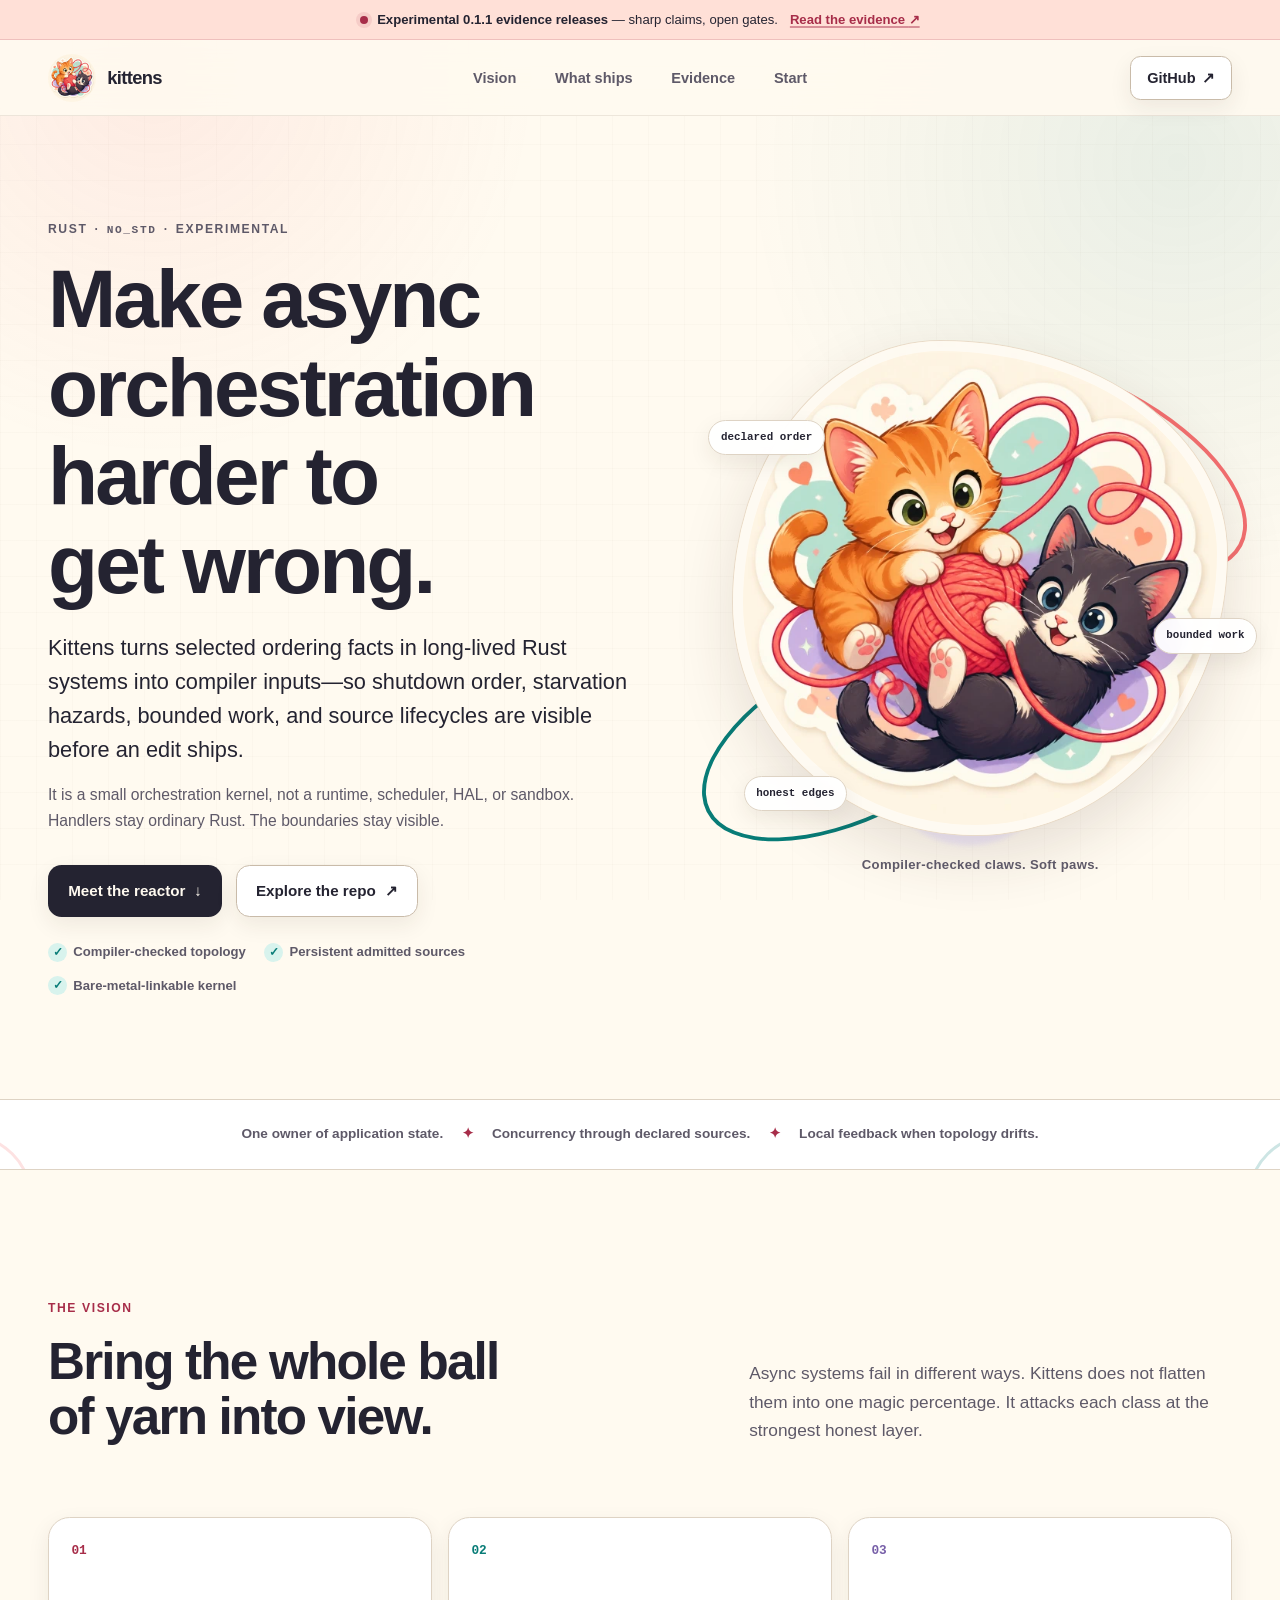
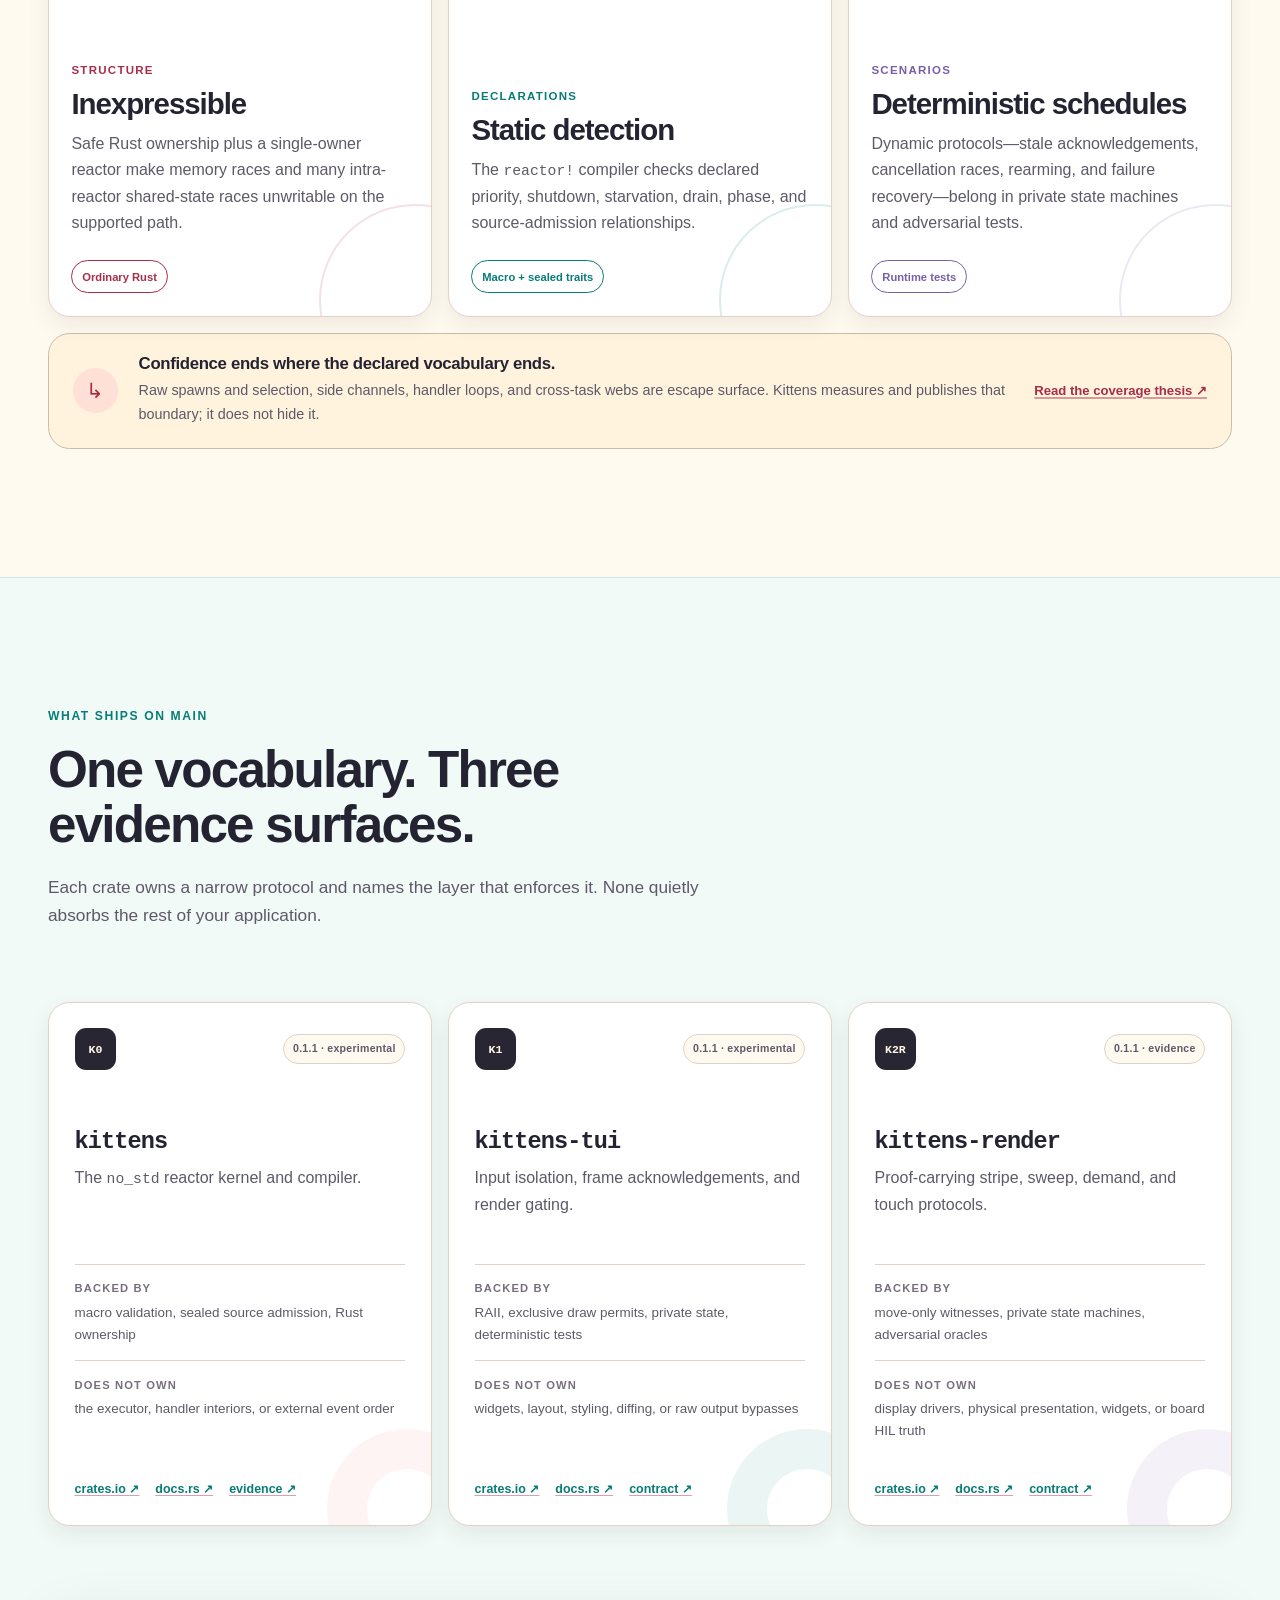
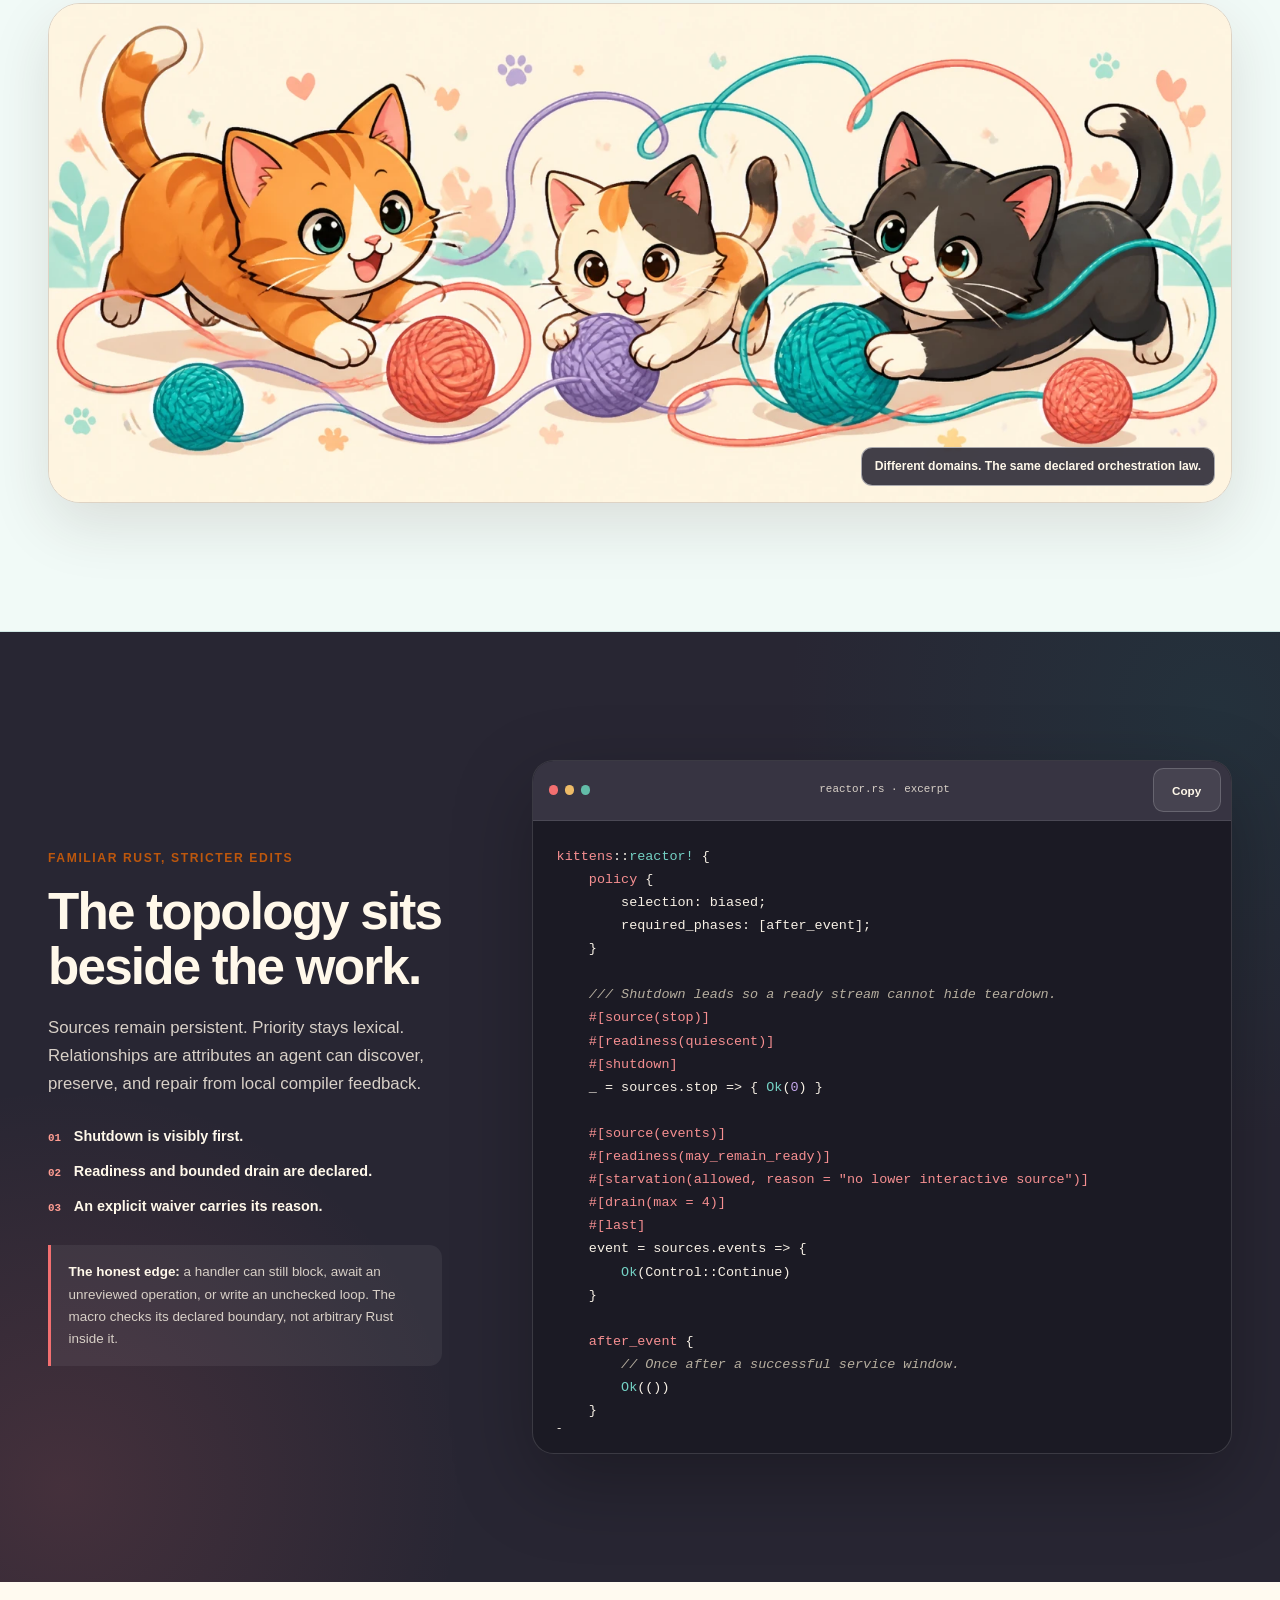
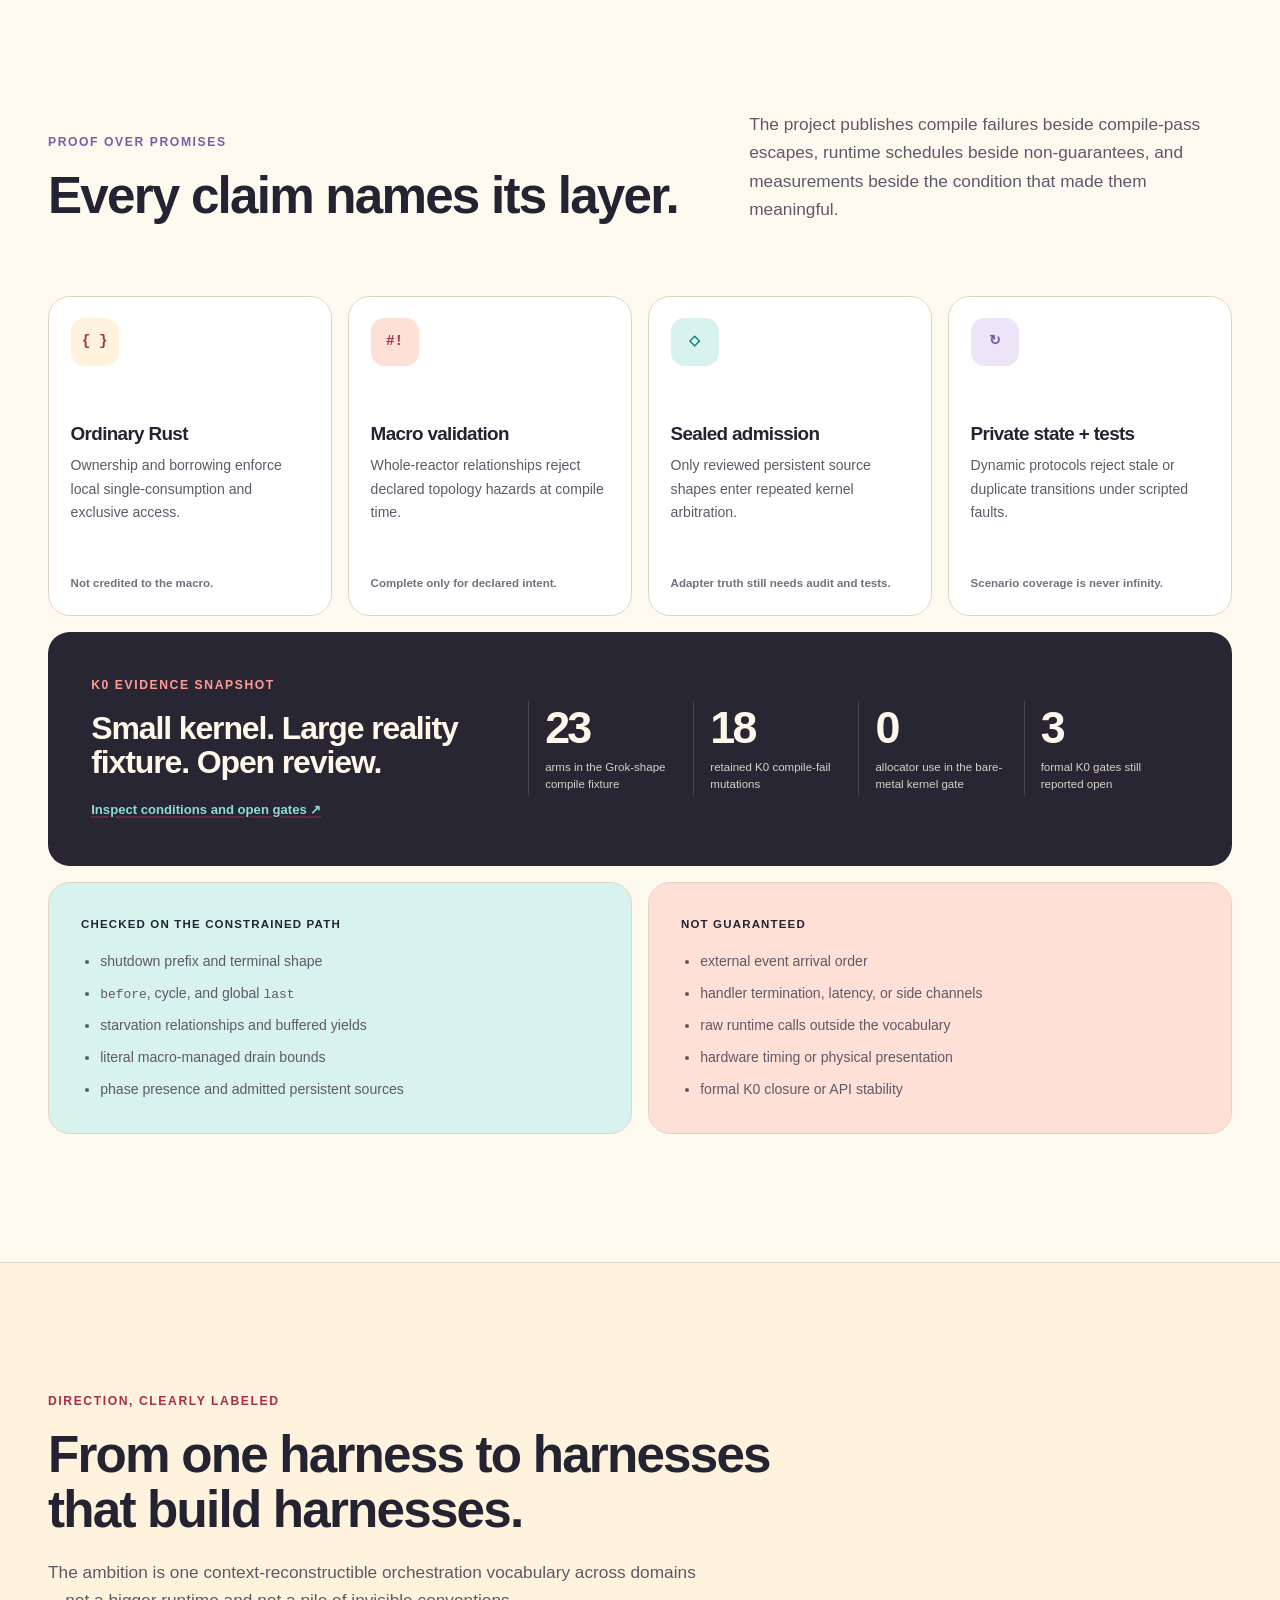
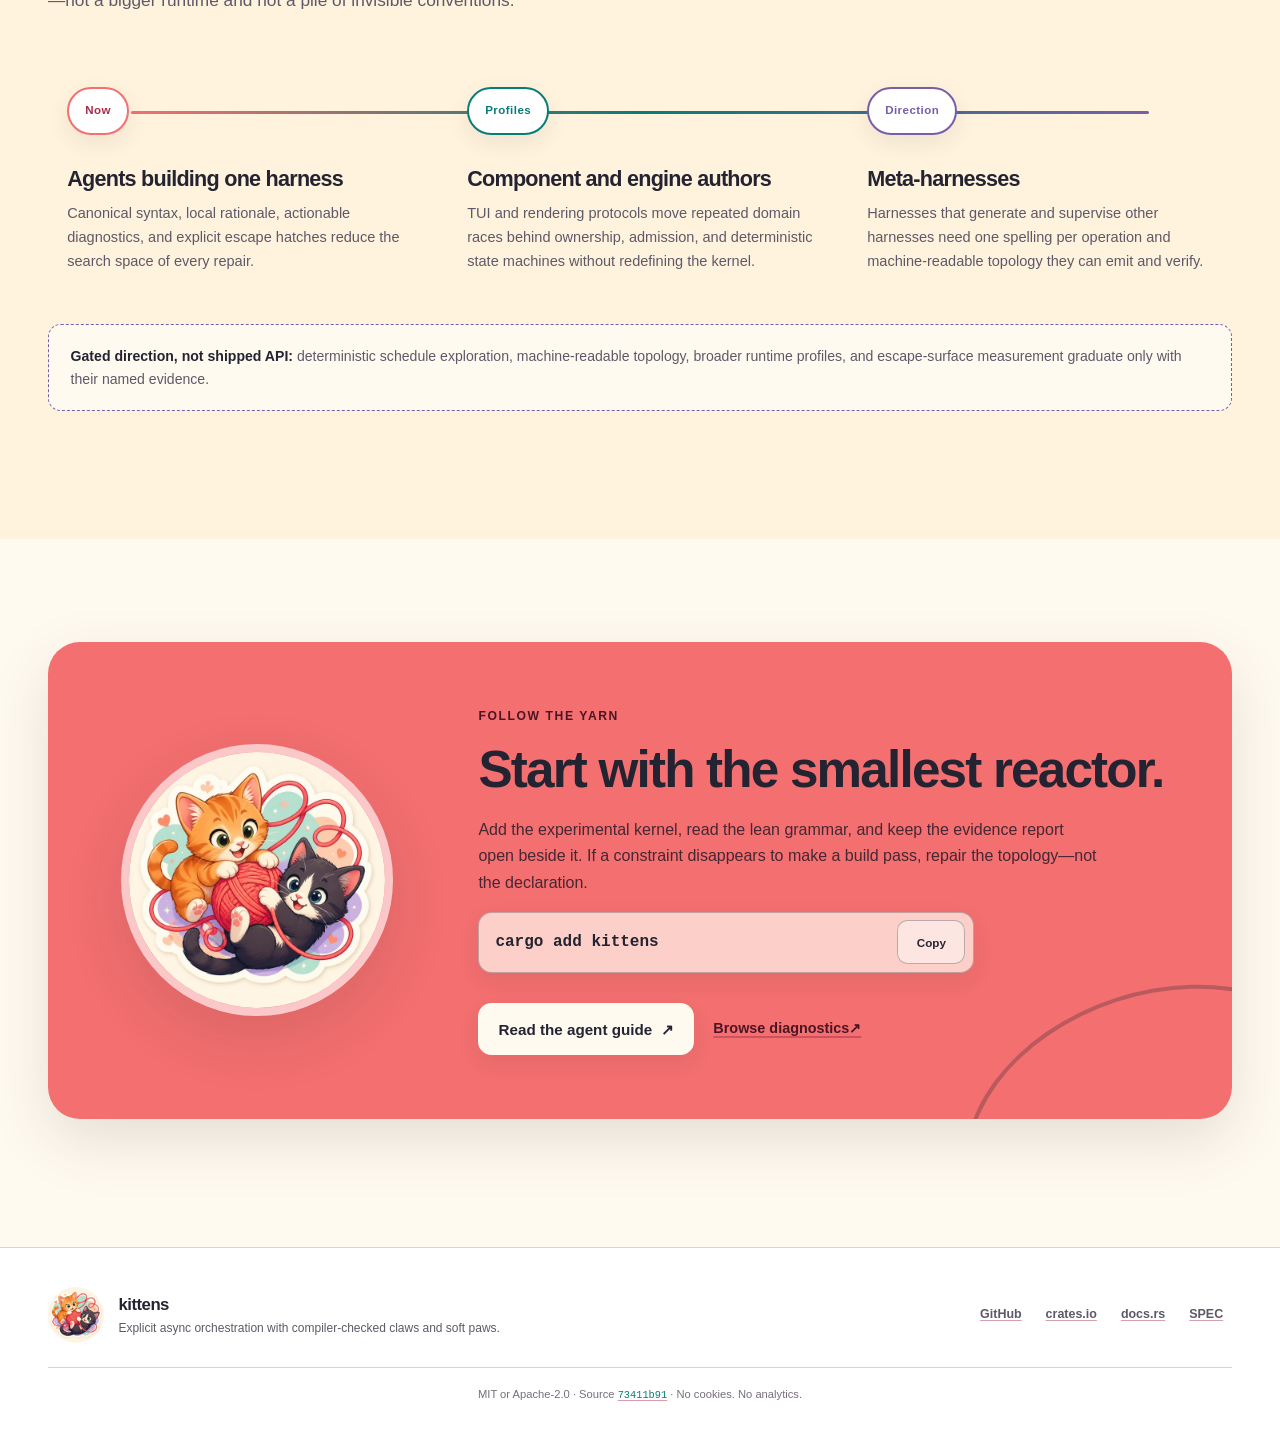
==== index.html @ c18575aa "pages: publish site from 73411b911f5704c6b32daf79eeb1aaba7aa2abfd" ====
<!DOCTYPE html>
<html lang="en">
  <head>
    <meta charset="utf-8">
    <meta name="viewport" content="width=device-width, initial-scale=1">
    <meta name="theme-color" content="#fff8ea">
    <meta name="color-scheme" content="light">
    <meta
      name="description"
      content="Kittens is an experimental no_std Rust SDK for explicit, compiler-checked async orchestration—with soft paws and an honest escape surface."
    >
    <meta name="robots" content="index,follow,max-image-preview:large">
    <link rel="canonical" href="https://gonzih.github.io/kittens-rs/">

    <meta property="og:type" content="website">
    <meta property="og:site_name" content="Kittens">
    <meta property="og:title" content="Kittens — Compiler-checked async orchestration">
    <meta
      property="og:description"
      content="Make selected async ordering defects harder to write, easier to catch, and honest at the edges."
    >
    <meta property="og:url" content="https://gonzih.github.io/kittens-rs/">
    <meta
      property="og:image"
      content="https://gonzih.github.io/kittens-rs/assets/kittens-social-card.png"
    >
    <meta
      property="og:image:alt"
      content="Kittens: compiler-checked async orchestration, illustrated with playful kittens and coral yarn"
    >
    <meta name="twitter:card" content="summary_large_image">
    <meta name="twitter:title" content="Kittens — Compiler-checked async orchestration">
    <meta
      name="twitter:description"
      content="Explicit orchestration law for long-lived Rust systems. Experimental, no_std, and evidence-led."
    >
    <meta
      name="twitter:image"
      content="https://gonzih.github.io/kittens-rs/assets/kittens-social-card.png"
    >

    <link rel="icon" type="image/webp" href="assets/kittens-logo.webp">
    <link rel="apple-touch-icon" href="assets/apple-touch-icon.png">
    <link rel="manifest" href="site.webmanifest">
    <link
      rel="preload"
      href="assets/kittens-logo.webp"
      as="image"
      type="image/webp"
      fetchpriority="high"
    >
    <link rel="stylesheet" href="styles.css">
    <script src="script.js" defer></script>

    <title>Kittens — Compiler-checked async orchestration in Rust</title>
  </head>
  <body>
    <a class="skip-link" href="#main-content">Skip to the good stuff</a>

    <div class="release-bar">
      <div class="release-bar__inner">
        <span class="release-bar__dot" aria-hidden="true"></span>
        <span><strong>Experimental 0.1.1 evidence releases</strong> — sharp claims, open gates.</span>
        <a href="https://github.com/Gonzih/kittens-rs/blob/main/K0-REPORT.md">
          Read the evidence <span aria-hidden="true">↗</span>
        </a>
      </div>
    </div>

    <header class="site-header">
      <nav class="nav shell" aria-label="Primary navigation">
        <a class="brand" href="#top" aria-label="Kittens home">
          <img src="assets/kittens-logo.webp" width="48" height="48" alt="">
          <span>kittens</span>
        </a>
        <div class="nav__links">
          <a href="#vision">Vision</a>
          <a href="#stack">What ships</a>
          <a href="#evidence">Evidence</a>
          <a href="#start">Start</a>
        </div>
        <a class="nav__github" href="https://github.com/Gonzih/kittens-rs">
          GitHub <span aria-hidden="true">↗</span>
        </a>
      </nav>
    </header>

    <main id="main-content">
      <section class="hero shell" id="top" aria-labelledby="hero-title">
        <div class="hero__copy">
          <p class="eyebrow">
            <span>Rust</span>
            <span aria-hidden="true">·</span>
            <span><code>no_std</code></span>
            <span aria-hidden="true">·</span>
            <span>experimental</span>
          </p>
          <h1 id="hero-title">Make async orchestration harder to get wrong.</h1>
          <p class="hero__lede">
            Kittens turns selected ordering facts in long-lived Rust systems into compiler
            inputs—so shutdown order, starvation hazards, bounded work, and source lifecycles
            are visible before an edit ships.
          </p>
          <p class="hero__qualifier">
            It is a small orchestration kernel, not a runtime, scheduler, HAL, or sandbox.
            Handlers stay ordinary Rust. The boundaries stay visible.
          </p>
          <div class="hero__actions">
            <a class="button button--primary" href="#start">
              Meet the reactor <span aria-hidden="true">↓</span>
            </a>
            <a class="button button--secondary" href="https://github.com/Gonzih/kittens-rs">
              Explore the repo <span aria-hidden="true">↗</span>
            </a>
          </div>
          <ul class="hero__proofs" aria-label="Project properties">
            <li><span aria-hidden="true">✓</span> Compiler-checked topology</li>
            <li><span aria-hidden="true">✓</span> Persistent admitted sources</li>
            <li><span aria-hidden="true">✓</span> Bare-metal-linkable kernel</li>
          </ul>
        </div>

        <figure class="hero-art">
          <div class="hero-art__halo" aria-hidden="true"></div>
          <div class="yarn-loop yarn-loop--coral" aria-hidden="true"></div>
          <div class="yarn-loop yarn-loop--teal" aria-hidden="true"></div>
          <div class="hero-art__frame">
            <img
              src="assets/kittens-logo.webp"
              width="640"
              height="640"
              alt="An orange tabby and a tuxedo kitten play together around a coral ball of yarn"
              fetchpriority="high"
              decoding="async"
            >
          </div>
          <span class="art-chip art-chip--one">declared order</span>
          <span class="art-chip art-chip--two">bounded work</span>
          <span class="art-chip art-chip--three">honest edges</span>
          <figcaption>Compiler-checked claws. Soft paws.</figcaption>
        </figure>
      </section>

      <section class="promise-strip" aria-label="Kittens in one line">
        <div class="shell promise-strip__inner">
          <span>One owner of application state.</span>
          <span aria-hidden="true">✦</span>
          <span>Concurrency through declared sources.</span>
          <span aria-hidden="true">✦</span>
          <span>Local feedback when topology drifts.</span>
        </div>
      </section>

      <section class="section coverage" id="vision" aria-labelledby="vision-title">
        <div class="shell">
          <div class="section-heading section-heading--split">
            <div>
              <p class="eyebrow eyebrow--coral">The vision</p>
              <h2 id="vision-title">Bring the whole ball of yarn into view.</h2>
            </div>
            <p>
              Async systems fail in different ways. Kittens does not flatten them into one
              magic percentage. It attacks each class at the strongest honest layer.
            </p>
          </div>

          <ol class="layer-list">
            <li class="layer-card layer-card--coral">
              <div class="layer-card__number" aria-hidden="true">01</div>
              <div class="layer-card__body">
                <p class="layer-card__kind">Structure</p>
                <h3>Inexpressible</h3>
                <p>
                  Safe Rust ownership plus a single-owner reactor make memory races and many
                  intra-reactor shared-state races unwritable on the supported path.
                </p>
              </div>
              <span class="layer-card__badge">Ordinary Rust</span>
            </li>
            <li class="layer-card layer-card--teal">
              <div class="layer-card__number" aria-hidden="true">02</div>
              <div class="layer-card__body">
                <p class="layer-card__kind">Declarations</p>
                <h3>Static detection</h3>
                <p>
                  The <code>reactor!</code> compiler checks declared priority, shutdown,
                  starvation, drain, phase, and source-admission relationships.
                </p>
              </div>
              <span class="layer-card__badge">Macro + sealed traits</span>
            </li>
            <li class="layer-card layer-card--lavender">
              <div class="layer-card__number" aria-hidden="true">03</div>
              <div class="layer-card__body">
                <p class="layer-card__kind">Scenarios</p>
                <h3>Deterministic schedules</h3>
                <p>
                  Dynamic protocols—stale acknowledgements, cancellation races, rearming,
                  and failure recovery—belong in private state machines and adversarial tests.
                </p>
              </div>
              <span class="layer-card__badge">Runtime tests</span>
            </li>
          </ol>

          <aside class="escape-note" aria-labelledby="escape-title">
            <div class="escape-note__mark" aria-hidden="true">↳</div>
            <div>
              <h3 id="escape-title">Confidence ends where the declared vocabulary ends.</h3>
              <p>
                Raw spawns and selection, side channels, handler loops, and cross-task webs are
                escape surface. Kittens measures and publishes that boundary; it does not hide it.
              </p>
            </div>
            <a href="https://github.com/Gonzih/kittens-rs/blob/main/SPEC.md#21-coverage-thesis-where-race-and-ordering-defects-go">
              Read the coverage thesis <span aria-hidden="true">↗</span>
            </a>
          </aside>
        </div>
      </section>

      <section class="section stack" id="stack" aria-labelledby="stack-title">
        <div class="shell">
          <div class="section-heading">
            <p class="eyebrow eyebrow--teal">What ships on main</p>
            <h2 id="stack-title">One vocabulary. Three evidence surfaces.</h2>
            <p>
              Each crate owns a narrow protocol and names the layer that enforces it. None
              quietly absorbs the rest of your application.
            </p>
          </div>

          <div class="crate-grid">
            <article class="crate-card crate-card--kernel">
              <div class="crate-card__topline">
                <span class="crate-card__index">K0</span>
                <span class="status-pill">0.1.1 · experimental</span>
              </div>
              <h3><code>kittens</code></h3>
              <p class="crate-card__role">The <code>no_std</code> reactor kernel and compiler.</p>
              <dl class="boundary-list">
                <div>
                  <dt>Backed by</dt>
                  <dd>macro validation, sealed source admission, Rust ownership</dd>
                </div>
                <div>
                  <dt>Does not own</dt>
                  <dd>the executor, handler interiors, or external event order</dd>
                </div>
              </dl>
              <div class="link-row">
                <a href="https://crates.io/crates/kittens">crates.io <span aria-hidden="true">↗</span></a>
                <a href="https://docs.rs/kittens">docs.rs <span aria-hidden="true">↗</span></a>
                <a href="https://github.com/Gonzih/kittens-rs/blob/main/K0-REPORT.md">evidence <span aria-hidden="true">↗</span></a>
              </div>
            </article>

            <article class="crate-card crate-card--tui">
              <div class="crate-card__topline">
                <span class="crate-card__index">K1</span>
                <span class="status-pill">0.1.1 · experimental</span>
              </div>
              <h3><code>kittens-tui</code></h3>
              <p class="crate-card__role">Input isolation, frame acknowledgements, and render gating.</p>
              <dl class="boundary-list">
                <div>
                  <dt>Backed by</dt>
                  <dd>RAII, exclusive draw permits, private state, deterministic tests</dd>
                </div>
                <div>
                  <dt>Does not own</dt>
                  <dd>widgets, layout, styling, diffing, or raw output bypasses</dd>
                </div>
              </dl>
              <div class="link-row">
                <a href="https://crates.io/crates/kittens-tui">crates.io <span aria-hidden="true">↗</span></a>
                <a href="https://docs.rs/kittens-tui">docs.rs <span aria-hidden="true">↗</span></a>
                <a href="https://github.com/Gonzih/kittens-rs/blob/main/crates/kittens-tui/SPEC.md">contract <span aria-hidden="true">↗</span></a>
              </div>
            </article>

            <article class="crate-card crate-card--render">
              <div class="crate-card__topline">
                <span class="crate-card__index">K2R</span>
                <span class="status-pill">0.1.1 · evidence</span>
              </div>
              <h3><code>kittens-render</code></h3>
              <p class="crate-card__role">Proof-carrying stripe, sweep, demand, and touch protocols.</p>
              <dl class="boundary-list">
                <div>
                  <dt>Backed by</dt>
                  <dd>move-only witnesses, private state machines, adversarial oracles</dd>
                </div>
                <div>
                  <dt>Does not own</dt>
                  <dd>display drivers, physical presentation, widgets, or board HIL truth</dd>
                </div>
              </dl>
              <div class="link-row">
                <a href="https://crates.io/crates/kittens-render">crates.io <span aria-hidden="true">↗</span></a>
                <a href="https://docs.rs/kittens-render">docs.rs <span aria-hidden="true">↗</span></a>
                <a href="https://github.com/Gonzih/kittens-rs/blob/main/crates/kittens-render/SPEC.md">contract <span aria-hidden="true">↗</span></a>
              </div>
            </article>
          </div>

          <figure class="banner-art">
            <img
              src="assets/kittens-yarn-banner.webp"
              width="1536"
              height="648"
              alt="Three animated kittens play together with coral, teal, and lavender balls of yarn"
              loading="lazy"
              decoding="async"
            >
            <figcaption>Different domains. The same declared orchestration law.</figcaption>
          </figure>
        </div>
      </section>

      <section class="section code-section" id="reactor" aria-labelledby="reactor-title">
        <div class="shell code-layout">
          <div class="code-copy">
            <p class="eyebrow eyebrow--orange">Familiar Rust, stricter edits</p>
            <h2 id="reactor-title">The topology sits beside the work.</h2>
            <p>
              Sources remain persistent. Priority stays lexical. Relationships are attributes
              an agent can discover, preserve, and repair from local compiler feedback.
            </p>
            <ul class="check-list">
              <li><span aria-hidden="true">01</span> Shutdown is visibly first.</li>
              <li><span aria-hidden="true">02</span> Readiness and bounded drain are declared.</li>
              <li><span aria-hidden="true">03</span> An explicit waiver carries its reason.</li>
            </ul>
            <p class="code-copy__edge">
              <strong>The honest edge:</strong> a handler can still block, await an unreviewed
              operation, or write an unchecked loop. The macro checks its declared boundary,
              not arbitrary Rust inside it.
            </p>
          </div>

          <div class="code-window">
            <div class="code-window__bar">
              <div class="window-dots" aria-hidden="true"><i></i><i></i><i></i></div>
              <span>reactor.rs · excerpt</span>
              <button
                class="copy-button"
                type="button"
                data-copy-target="reactor-code"
                aria-describedby="copy-status"
              >
                Copy
              </button>
            </div>
            <pre><code id="reactor-code"><span class="tok-key">kittens</span>::<span class="tok-fn">reactor!</span> {
    <span class="tok-key">policy</span> {
        selection: biased;
        required_phases: [after_event];
    }

    <span class="tok-comment">/// Shutdown leads so a ready stream cannot hide teardown.</span>
    <span class="tok-attr">#[source(stop)]</span>
    <span class="tok-attr">#[readiness(quiescent)]</span>
    <span class="tok-attr">#[shutdown]</span>
    _ = sources.stop =&gt; { <span class="tok-fn">Ok</span>(<span class="tok-num">0</span>) }

    <span class="tok-attr">#[source(events)]</span>
    <span class="tok-attr">#[readiness(may_remain_ready)]</span>
    <span class="tok-attr">#[starvation(allowed, reason = "no lower interactive source")]</span>
    <span class="tok-attr">#[drain(max = 4)]</span>
    <span class="tok-attr">#[last]</span>
    event = sources.events =&gt; {
        <span class="tok-fn">Ok</span>(Control::Continue)
    }

    <span class="tok-key">after_event</span> {
        <span class="tok-comment">// Once after a successful service window.</span>
        <span class="tok-fn">Ok</span>(())
    }
}</code></pre>
            <p class="copy-status" id="copy-status" aria-live="polite"></p>
          </div>
        </div>
      </section>

      <section class="section evidence" id="evidence" aria-labelledby="evidence-title">
        <div class="shell">
          <div class="section-heading section-heading--split">
            <div>
              <p class="eyebrow eyebrow--lavender">Proof over promises</p>
              <h2 id="evidence-title">Every claim names its layer.</h2>
            </div>
            <p>
              The project publishes compile failures beside compile-pass escapes, runtime
              schedules beside non-guarantees, and measurements beside the condition that made
              them meaningful.
            </p>
          </div>

          <div class="enforcement-grid">
            <article>
              <span class="enforcement-grid__icon" aria-hidden="true">{ }</span>
              <h3>Ordinary Rust</h3>
              <p>Ownership and borrowing enforce local single-consumption and exclusive access.</p>
              <small>Not credited to the macro.</small>
            </article>
            <article>
              <span class="enforcement-grid__icon" aria-hidden="true">#!</span>
              <h3>Macro validation</h3>
              <p>Whole-reactor relationships reject declared topology hazards at compile time.</p>
              <small>Complete only for declared intent.</small>
            </article>
            <article>
              <span class="enforcement-grid__icon" aria-hidden="true">◇</span>
              <h3>Sealed admission</h3>
              <p>Only reviewed persistent source shapes enter repeated kernel arbitration.</p>
              <small>Adapter truth still needs audit and tests.</small>
            </article>
            <article>
              <span class="enforcement-grid__icon" aria-hidden="true">↻</span>
              <h3>Private state + tests</h3>
              <p>Dynamic protocols reject stale or duplicate transitions under scripted faults.</p>
              <small>Scenario coverage is never infinity.</small>
            </article>
          </div>

          <div class="evidence-band">
            <div class="evidence-band__intro">
              <p class="eyebrow">K0 evidence snapshot</p>
              <h3>Small kernel. Large reality fixture. Open review.</h3>
              <a href="https://github.com/Gonzih/kittens-rs/blob/main/K0-REPORT.md">
                Inspect conditions and open gates <span aria-hidden="true">↗</span>
              </a>
            </div>
            <dl class="stat-grid">
              <div>
                <dt>23</dt>
                <dd>arms in the Grok-shape compile fixture</dd>
              </div>
              <div>
                <dt>18</dt>
                <dd>retained K0 compile-fail mutations</dd>
              </div>
              <div>
                <dt>0</dt>
                <dd>allocator use in the bare-metal kernel gate</dd>
              </div>
              <div>
                <dt>3</dt>
                <dd>formal K0 gates still reported open</dd>
              </div>
            </dl>
          </div>

          <div class="honest-grid">
            <div class="honest-grid__yes">
              <p class="mini-label">Checked on the constrained path</p>
              <ul>
                <li>shutdown prefix and terminal shape</li>
                <li><code>before</code>, cycle, and global <code>last</code></li>
                <li>starvation relationships and buffered yields</li>
                <li>literal macro-managed drain bounds</li>
                <li>phase presence and admitted persistent sources</li>
              </ul>
            </div>
            <div class="honest-grid__no">
              <p class="mini-label">Not guaranteed</p>
              <ul>
                <li>external event arrival order</li>
                <li>handler termination, latency, or side channels</li>
                <li>raw runtime calls outside the vocabulary</li>
                <li>hardware timing or physical presentation</li>
                <li>formal K0 closure or API stability</li>
              </ul>
            </div>
          </div>
        </div>
      </section>

      <section class="section horizons" id="horizons" aria-labelledby="horizons-title">
        <div class="shell">
          <div class="section-heading">
            <p class="eyebrow eyebrow--coral">Direction, clearly labeled</p>
            <h2 id="horizons-title">From one harness to harnesses that build harnesses.</h2>
            <p>
              The ambition is one context-reconstructible orchestration vocabulary across
              domains—not a bigger runtime and not a pile of invisible conventions.
            </p>
          </div>

          <ol class="horizon-list">
            <li>
              <span class="horizon-list__step">Now</span>
              <div>
                <h3>Agents building one harness</h3>
                <p>
                  Canonical syntax, local rationale, actionable diagnostics, and explicit
                  escape hatches reduce the search space of every repair.
                </p>
              </div>
            </li>
            <li>
              <span class="horizon-list__step">Profiles</span>
              <div>
                <h3>Component and engine authors</h3>
                <p>
                  TUI and rendering protocols move repeated domain races behind ownership,
                  admission, and deterministic state machines without redefining the kernel.
                </p>
              </div>
            </li>
            <li>
              <span class="horizon-list__step">Direction</span>
              <div>
                <h3>Meta-harnesses</h3>
                <p>
                  Harnesses that generate and supervise other harnesses need one spelling per
                  operation and machine-readable topology they can emit and verify.
                </p>
              </div>
            </li>
          </ol>

          <div class="direction-note">
            <strong>Gated direction, not shipped API:</strong>
            deterministic schedule exploration, machine-readable topology, broader runtime
            profiles, and escape-surface measurement graduate only with their named evidence.
          </div>
        </div>
      </section>

      <section class="section start" id="start" aria-labelledby="start-title">
        <div class="shell start-card">
          <div class="start-card__art" aria-hidden="true">
            <img src="assets/kittens-logo.webp" width="220" height="220" alt="" loading="lazy">
          </div>
          <div class="start-card__copy">
            <p class="eyebrow">Follow the yarn</p>
            <h2 id="start-title">Start with the smallest reactor.</h2>
            <p>
              Add the experimental kernel, read the lean grammar, and keep the evidence report
              open beside it. If a constraint disappears to make a build pass, repair the
              topology—not the declaration.
            </p>
            <div class="install-command">
              <code id="install-code">cargo add kittens</code>
              <button
                class="copy-button copy-button--light"
                type="button"
                data-copy-target="install-code"
                aria-describedby="install-copy-status"
              >
                Copy
              </button>
            </div>
            <p class="copy-status copy-status--light" id="install-copy-status" aria-live="polite"></p>
            <div class="start-card__links">
              <a class="button button--cream" href="https://github.com/Gonzih/kittens-rs/blob/main/docs/agent-guide.md">
                Read the agent guide <span aria-hidden="true">↗</span>
              </a>
              <a class="text-link" href="https://github.com/Gonzih/kittens-rs/blob/main/docs/diagnostics.md">
                Browse diagnostics <span aria-hidden="true">↗</span>
              </a>
            </div>
          </div>
        </div>
      </section>
    </main>

    <footer class="site-footer">
      <div class="shell footer-grid">
        <div class="footer-brand">
          <img src="assets/kittens-logo.webp" width="56" height="56" alt="">
          <div>
            <strong>kittens</strong>
            <span>Explicit async orchestration with compiler-checked claws and soft paws.</span>
          </div>
        </div>
        <nav class="footer-links" aria-label="Project links">
          <a href="https://github.com/Gonzih/kittens-rs">GitHub</a>
          <a href="https://crates.io/crates/kittens">crates.io</a>
          <a href="https://docs.rs/kittens">docs.rs</a>
          <a href="https://github.com/Gonzih/kittens-rs/blob/main/SPEC.md">SPEC</a>
        </nav>
        <p class="footer-meta">
          MIT or Apache-2.0 · Source
          <a href="https://github.com/Gonzih/kittens-rs/commit/73411b911f5704c6b32daf79eeb1aaba7aa2abfd"><code>73411b91</code></a>
          · No cookies. No analytics.
        </p>
      </div>
    </footer>
  </body>
</html>
---- styles.css ----
:root {
  --paper: #fffaf0;
  --paper-warm: #fff3de;
  --paper-cool: #f1faf7;
  --surface: #ffffff;
  --ink: #242331;
  --ink-soft: #5e5968;
  --ink-faint: #776f7d;
  --line: #ded3c4;
  --line-strong: #c9bba9;
  --coral: #f36f70;
  --coral-soft: #ffe0d7;
  --coral-deep: #a72d49;
  --teal: #087c77;
  --teal-soft: #d8f3ed;
  --lavender: #775fa8;
  --lavender-soft: #ece4f7;
  --orange: #bd570d;
  --orange-soft: #ffe2bd;
  --night: #282633;
  --night-soft: #373442;
  --night-text: #fff8ea;
  --night-muted: #d8d0c7;
  --shadow-sm: 0 8px 22px rgb(53 38 27 / 8%);
  --shadow-md: 0 22px 60px rgb(58 40 29 / 13%);
  --radius-sm: 0.8rem;
  --radius-md: 1.35rem;
  --radius-lg: 2rem;
  --shell: 74rem;
  --font-sans: ui-sans-serif, -apple-system, BlinkMacSystemFont, "Segoe UI", sans-serif;
  --font-mono: "SFMono-Regular", Consolas, "Liberation Mono", monospace;
}

*,
*::before,
*::after {
  box-sizing: border-box;
}

html {
  scroll-behavior: smooth;
  scroll-padding-top: 6.5rem;
}

body {
  margin: 0;
  overflow-x: hidden;
  background: var(--paper);
  color: var(--ink);
  font-family: var(--font-sans);
  font-size: 1rem;
  line-height: 1.65;
  text-rendering: optimizeLegibility;
  -webkit-font-smoothing: antialiased;
}

body::before {
  position: fixed;
  z-index: -2;
  inset: 0;
  background-image:
    radial-gradient(circle at 12% 8%, rgb(243 111 112 / 10%), transparent 24rem),
    radial-gradient(circle at 92% 18%, rgb(8 124 119 / 9%), transparent 27rem),
    linear-gradient(rgb(79 62 49 / 2%) 1px, transparent 1px),
    linear-gradient(90deg, rgb(79 62 49 / 2%) 1px, transparent 1px);
  background-size: auto, auto, 36px 36px, 36px 36px;
  content: "";
  pointer-events: none;
}

img {
  display: block;
  max-width: 100%;
  height: auto;
}

a {
  color: inherit;
  text-decoration-color: rgb(167 45 73 / 45%);
  text-decoration-thickness: 0.12em;
  text-underline-offset: 0.18em;
}

a:hover {
  text-decoration-color: currentColor;
}

button,
a {
  -webkit-tap-highlight-color: transparent;
}

button {
  font: inherit;
}

:focus-visible {
  outline: 3px solid var(--teal);
  outline-offset: 4px;
}

::selection {
  background: var(--coral-soft);
  color: var(--ink);
}

code {
  font-family: var(--font-mono);
  font-size: 0.92em;
}

h1,
h2,
h3,
p {
  margin-top: 0;
}

h1,
h2,
h3 {
  line-height: 1.08;
  letter-spacing: -0.035em;
  text-wrap: balance;
}

h1 {
  max-width: 12ch;
  margin-bottom: 1.4rem;
  font-size: clamp(3rem, 6.4vw, 6.35rem);
  font-weight: 820;
}

h2 {
  margin-bottom: 1.25rem;
  font-size: clamp(2.25rem, 4vw, 4.35rem);
  font-weight: 800;
}

h3 {
  font-size: 1.35rem;
}

.shell {
  width: min(calc(100% - 2.5rem), var(--shell));
  margin-inline: auto;
}

.section {
  position: relative;
  padding-block: clamp(5.5rem, 10vw, 9rem);
  scroll-margin-top: 6.5rem;
}

.skip-link {
  position: fixed;
  z-index: 1000;
  top: 0.75rem;
  left: 0.75rem;
  min-height: 44px;
  padding: 0.65rem 1rem;
  border: 2px solid var(--ink);
  border-radius: 0.7rem;
  background: var(--paper);
  color: var(--ink);
  font-weight: 750;
  transform: translateY(-160%);
}

.skip-link:focus {
  transform: translateY(0);
}

.release-bar {
  position: relative;
  z-index: 30;
  border-bottom: 1px solid rgb(167 45 73 / 18%);
  background: var(--coral-soft);
  color: var(--ink);
  font-size: 0.82rem;
}

.release-bar__inner {
  display: flex;
  align-items: center;
  justify-content: center;
  min-height: 2.45rem;
  gap: 0.55rem;
  padding: 0.35rem 1rem;
  text-align: center;
}

.release-bar__inner a {
  margin-left: 0.2rem;
  color: var(--coral-deep);
  font-weight: 750;
}

.release-bar__dot {
  width: 0.5rem;
  height: 0.5rem;
  flex: 0 0 auto;
  border-radius: 999px;
  background: var(--coral-deep);
  box-shadow: 0 0 0 4px rgb(167 45 73 / 10%);
}

.site-header {
  position: sticky;
  z-index: 25;
  top: 0;
  border-bottom: 1px solid rgb(94 72 54 / 11%);
  background: rgb(255 250 240 / 90%);
  backdrop-filter: blur(18px) saturate(1.25);
}

.nav {
  display: grid;
  grid-template-columns: 1fr auto 1fr;
  align-items: center;
  min-height: 4.7rem;
  gap: 1.25rem;
}

.brand {
  display: inline-flex;
  align-items: center;
  justify-self: start;
  min-height: 48px;
  gap: 0.7rem;
  color: var(--ink);
  font-size: 1.15rem;
  font-weight: 840;
  letter-spacing: -0.035em;
  text-decoration: none;
}

.brand img {
  width: 48px;
  height: 48px;
  border-radius: 50%;
  object-fit: cover;
}

.nav__links {
  display: flex;
  align-items: center;
  justify-content: center;
  gap: clamp(0.3rem, 1.4vw, 1.35rem);
}

.nav__links a,
.nav__github {
  display: inline-flex;
  align-items: center;
  min-height: 44px;
  padding-inline: 0.65rem;
  border-radius: 0.65rem;
  color: var(--ink-soft);
  font-size: 0.91rem;
  font-weight: 700;
  text-decoration: none;
}

.nav__links a:hover {
  background: var(--paper-warm);
  color: var(--ink);
}

.nav__github {
  justify-self: end;
  gap: 0.4rem;
  padding-inline: 1rem;
  border: 1px solid var(--line-strong);
  background: var(--surface);
  color: var(--ink);
  box-shadow: var(--shadow-sm);
}

.nav__github:hover {
  border-color: var(--ink);
}

.hero {
  position: relative;
  display: grid;
  grid-template-columns: minmax(0, 1.08fr) minmax(21rem, 0.92fr);
  align-items: center;
  min-height: min(53rem, calc(100svh - 7rem));
  gap: clamp(2rem, 7vw, 6.5rem);
  padding-block: clamp(4.5rem, 8vw, 7.75rem);
}

.hero__copy {
  position: relative;
  z-index: 3;
}

.eyebrow {
  display: flex;
  align-items: center;
  flex-wrap: wrap;
  gap: 0.45rem;
  margin-bottom: 1rem;
  color: var(--ink-soft);
  font-size: 0.76rem;
  font-weight: 820;
  letter-spacing: 0.13em;
  text-transform: uppercase;
}

.eyebrow--coral {
  color: var(--coral-deep);
}

.eyebrow--teal {
  color: var(--teal);
}

.eyebrow--lavender {
  color: var(--lavender);
}

.eyebrow--orange {
  color: var(--orange);
}

.hero__lede {
  max-width: 41rem;
  margin-bottom: 1rem;
  color: var(--ink);
  font-size: clamp(1.15rem, 1.7vw, 1.43rem);
  line-height: 1.55;
}

.hero__qualifier {
  max-width: 39rem;
  margin-bottom: 1.9rem;
  color: var(--ink-soft);
  font-size: 0.98rem;
}

.hero__actions {
  display: flex;
  align-items: center;
  flex-wrap: wrap;
  gap: 0.85rem;
}

.button {
  display: inline-flex;
  align-items: center;
  justify-content: center;
  min-height: 48px;
  gap: 0.55rem;
  padding: 0.78rem 1.2rem;
  border: 1px solid transparent;
  border-radius: 0.85rem;
  font-size: 0.95rem;
  font-weight: 780;
  text-decoration: none;
  box-shadow: var(--shadow-sm);
}

.button--primary {
  background: var(--ink);
  color: var(--paper);
}

.button--primary:hover {
  background: #111019;
}

.button--secondary {
  border-color: var(--line-strong);
  background: var(--surface);
  color: var(--ink);
}

.button--secondary:hover {
  border-color: var(--coral-deep);
  background: var(--coral-soft);
}

.button--cream {
  background: var(--paper);
  color: var(--ink);
}

.button--cream:hover {
  background: var(--coral-soft);
}

.hero__proofs {
  display: flex;
  align-items: center;
  flex-wrap: wrap;
  gap: 0.75rem 1.15rem;
  margin: 1.55rem 0 0;
  padding: 0;
  color: var(--ink-soft);
  font-size: 0.82rem;
  font-weight: 680;
  list-style: none;
}

.hero__proofs li {
  display: flex;
  align-items: center;
  gap: 0.38rem;
}

.hero__proofs span {
  display: grid;
  width: 1.2rem;
  height: 1.2rem;
  place-items: center;
  border-radius: 50%;
  background: var(--teal-soft);
  color: var(--teal);
  font-size: 0.72rem;
}

.hero-art {
  position: relative;
  z-index: 1;
  display: grid;
  align-items: center;
  justify-items: center;
  width: min(100%, 34rem);
  margin: 0 auto;
}

.hero-art__frame {
  position: relative;
  z-index: 2;
  overflow: hidden;
  width: min(100%, 31rem);
  border: 1px solid rgb(128 98 72 / 18%);
  border-radius: 42% 58% 51% 49% / 53% 43% 57% 47%;
  background: #fff5e4;
  box-shadow: var(--shadow-md);
}

.hero-art__frame::after {
  position: absolute;
  inset: 0;
  border: 0.65rem solid rgb(255 255 255 / 54%);
  border-radius: inherit;
  content: "";
  pointer-events: none;
}

.hero-art__frame img {
  width: 100%;
}

.hero-art__halo {
  position: absolute;
  z-index: -1;
  width: 112%;
  aspect-ratio: 1;
  border-radius: 50%;
  background:
    radial-gradient(circle at 30% 26%, var(--coral-soft) 0 13%, transparent 14%),
    radial-gradient(circle at 72% 35%, var(--teal-soft) 0 15%, transparent 16%),
    radial-gradient(circle at 48% 76%, var(--lavender-soft) 0 17%, transparent 18%);
  filter: blur(2px);
  opacity: 0.82;
}

.hero-art figcaption {
  z-index: 4;
  margin-top: 1.15rem;
  color: var(--ink-soft);
  font-size: 0.82rem;
  font-weight: 720;
  letter-spacing: 0.025em;
}

.yarn-loop {
  position: absolute;
  z-index: 1;
  width: 68%;
  height: 31%;
  border: 4px solid;
  border-radius: 50%;
  pointer-events: none;
}

.yarn-loop--coral {
  top: 8%;
  right: -6%;
  border-color: var(--coral);
  transform: rotate(28deg);
}

.yarn-loop--teal {
  bottom: 11%;
  left: -8%;
  border-color: var(--teal);
  transform: rotate(-27deg);
}

.art-chip {
  position: absolute;
  z-index: 5;
  padding: 0.48rem 0.72rem;
  border: 1px solid var(--line);
  border-radius: 999px;
  background: rgb(255 255 255 / 92%);
  color: var(--ink);
  font-family: var(--font-mono);
  font-size: 0.68rem;
  font-weight: 700;
  box-shadow: var(--shadow-sm);
  backdrop-filter: blur(8px);
}

.art-chip--one {
  top: 15%;
  left: -4%;
}

.art-chip--two {
  top: 52%;
  right: -5%;
}

.art-chip--three {
  bottom: 12%;
  left: 3%;
}

.promise-strip {
  position: relative;
  overflow: hidden;
  border-block: 1px solid var(--line);
  background: var(--surface);
}

.promise-strip::before,
.promise-strip::after {
  position: absolute;
  top: 50%;
  width: 8rem;
  height: 8rem;
  border: 3px solid var(--coral);
  border-radius: 50%;
  content: "";
  opacity: 0.2;
  pointer-events: none;
}

.promise-strip::before {
  left: -6rem;
}

.promise-strip::after {
  right: -6rem;
  border-color: var(--teal);
}

.promise-strip__inner {
  display: flex;
  align-items: center;
  justify-content: center;
  flex-wrap: wrap;
  min-height: 4.3rem;
  gap: 0.75rem 1.15rem;
  padding-block: 0.8rem;
  color: var(--ink-soft);
  font-size: 0.85rem;
  font-weight: 700;
  text-align: center;
}

.promise-strip__inner span:nth-child(even) {
  color: var(--coral-deep);
}

.section-heading {
  max-width: 50rem;
  margin-bottom: clamp(2.7rem, 6vw, 4.5rem);
}

.section-heading > p:last-child,
.section-heading--split > p {
  max-width: 41rem;
  margin-bottom: 0;
  color: var(--ink-soft);
  font-size: 1.08rem;
}

.section-heading--split {
  display: grid;
  grid-template-columns: minmax(0, 1.15fr) minmax(19rem, 0.85fr);
  align-items: end;
  max-width: none;
  gap: 3rem;
}

.section-heading--split h2 {
  margin-bottom: 0;
}

.layer-list {
  display: grid;
  grid-template-columns: repeat(3, minmax(0, 1fr));
  gap: 1rem;
  margin: 0;
  padding: 0;
  list-style: none;
}

.layer-card {
  position: relative;
  display: flex;
  min-height: 25rem;
  flex-direction: column;
  padding: 1.4rem;
  overflow: hidden;
  border: 1px solid var(--line);
  border-radius: var(--radius-md);
  background: var(--surface);
  box-shadow: var(--shadow-sm);
}

.layer-card::before {
  position: absolute;
  width: 12rem;
  height: 12rem;
  right: -5rem;
  bottom: -5rem;
  border: 2px solid currentColor;
  border-radius: 50%;
  content: "";
  opacity: 0.14;
}

.layer-card--coral {
  color: var(--coral-deep);
}

.layer-card--teal {
  color: var(--teal);
}

.layer-card--lavender {
  color: var(--lavender);
}

.layer-card__number {
  margin-bottom: auto;
  font-family: var(--font-mono);
  font-size: 0.8rem;
  font-weight: 800;
}

.layer-card__kind {
  margin-bottom: 0.5rem;
  font-size: 0.72rem;
  font-weight: 800;
  letter-spacing: 0.11em;
  text-transform: uppercase;
}

.layer-card h3 {
  margin-bottom: 0.7rem;
  color: var(--ink);
  font-size: clamp(1.65rem, 2.3vw, 2.25rem);
}

.layer-card__body > p:last-child {
  margin-bottom: 1.5rem;
  color: var(--ink-soft);
}

.layer-card__badge {
  align-self: flex-start;
  padding: 0.38rem 0.62rem;
  border: 1px solid currentColor;
  border-radius: 999px;
  font-size: 0.7rem;
  font-weight: 780;
}

.escape-note {
  display: grid;
  grid-template-columns: auto minmax(0, 1fr) auto;
  align-items: center;
  gap: 1.3rem;
  margin-top: 1rem;
  padding: 1.35rem 1.5rem;
  border: 1px solid var(--line-strong);
  border-radius: var(--radius-md);
  background: var(--paper-warm);
}

.escape-note__mark {
  display: grid;
  width: 2.8rem;
  height: 2.8rem;
  place-items: center;
  border-radius: 50%;
  background: var(--coral-soft);
  color: var(--coral-deep);
  font-size: 1.3rem;
}

.escape-note h3 {
  margin-bottom: 0.35rem;
  font-size: 1.05rem;
  letter-spacing: -0.02em;
}

.escape-note p {
  margin: 0;
  color: var(--ink-soft);
  font-size: 0.9rem;
}

.escape-note > a {
  color: var(--coral-deep);
  font-size: 0.82rem;
  font-weight: 780;
  white-space: nowrap;
}

.stack {
  border-block: 1px solid rgb(8 124 119 / 14%);
  background: var(--paper-cool);
}

.crate-grid {
  display: grid;
  grid-template-columns: repeat(3, minmax(0, 1fr));
  gap: 1rem;
}

.crate-card {
  position: relative;
  display: flex;
  min-height: 32rem;
  flex-direction: column;
  padding: 1.6rem;
  overflow: hidden;
  border: 1px solid var(--line);
  border-radius: var(--radius-md);
  background: var(--surface);
  box-shadow: var(--shadow-sm);
}

.crate-card::after {
  position: absolute;
  right: -3.5rem;
  bottom: -4rem;
  width: 10rem;
  height: 10rem;
  border: 2.5rem solid;
  border-radius: 50%;
  content: "";
  opacity: 0.08;
}

.crate-card--kernel::after {
  color: var(--coral);
}

.crate-card--tui::after {
  color: var(--teal);
}

.crate-card--render::after {
  color: var(--lavender);
}

.crate-card__topline {
  display: flex;
  align-items: center;
  justify-content: space-between;
  gap: 0.8rem;
  margin-bottom: 3.5rem;
}

.crate-card__index {
  display: grid;
  min-width: 2.6rem;
  min-height: 2.6rem;
  place-items: center;
  padding-inline: 0.55rem;
  border-radius: 0.7rem;
  background: var(--night);
  color: var(--night-text);
  font-family: var(--font-mono);
  font-size: 0.72rem;
  font-weight: 800;
}

.status-pill {
  padding: 0.3rem 0.55rem;
  border: 1px solid var(--line);
  border-radius: 999px;
  background: var(--paper);
  color: var(--ink-soft);
  font-size: 0.66rem;
  font-weight: 780;
  letter-spacing: 0.025em;
}

.crate-card h3 {
  margin-bottom: 0.7rem;
  font-size: clamp(1.45rem, 2vw, 1.9rem);
}

.crate-card__role {
  min-height: 4.9rem;
  margin-bottom: 1.25rem;
  color: var(--ink-soft);
}

.boundary-list {
  margin: 0;
}

.boundary-list > div {
  padding-block: 0.9rem;
  border-top: 1px solid var(--line);
}

.boundary-list dt {
  margin-bottom: 0.25rem;
  color: var(--ink-faint);
  font-size: 0.7rem;
  font-weight: 820;
  letter-spacing: 0.1em;
  text-transform: uppercase;
}

.boundary-list dd {
  margin: 0;
  color: var(--ink-soft);
  font-size: 0.84rem;
}

.link-row {
  position: relative;
  z-index: 1;
  display: flex;
  flex-wrap: wrap;
  gap: 0.7rem 1rem;
  margin-top: auto;
  padding-top: 1.35rem;
}

.link-row a {
  color: var(--teal);
  font-size: 0.78rem;
  font-weight: 780;
}

.banner-art {
  position: relative;
  margin: clamp(3rem, 6vw, 5rem) 0 0;
  overflow: hidden;
  border: 1px solid var(--line);
  border-radius: var(--radius-lg);
  background: var(--paper);
  box-shadow: var(--shadow-md);
}

.banner-art img {
  width: 100%;
}

.banner-art figcaption {
  position: absolute;
  right: 1rem;
  bottom: 1rem;
  max-width: calc(100% - 2rem);
  padding: 0.55rem 0.8rem;
  border: 1px solid rgb(255 255 255 / 55%);
  border-radius: 0.7rem;
  background: rgb(40 38 51 / 88%);
  color: var(--night-text);
  font-size: 0.76rem;
  font-weight: 720;
  backdrop-filter: blur(10px);
}

.code-section {
  overflow: hidden;
  background: var(--night);
  color: var(--night-text);
}

.code-section::before {
  position: absolute;
  inset: 0;
  background:
    radial-gradient(circle at 5% 90%, rgb(243 111 112 / 14%), transparent 25rem),
    radial-gradient(circle at 95% 8%, rgb(8 124 119 / 13%), transparent 27rem);
  content: "";
  pointer-events: none;
}

.code-layout {
  position: relative;
  display: grid;
  grid-template-columns: minmax(19rem, 0.72fr) minmax(0, 1.28fr);
  align-items: center;
  gap: clamp(2.5rem, 7vw, 6rem);
}

.code-copy h2 {
  color: var(--night-text);
}

.code-copy > p:not(.eyebrow, .code-copy__edge) {
  color: var(--night-muted);
  font-size: 1.05rem;
}

.check-list {
  display: grid;
  gap: 0.7rem;
  margin: 1.7rem 0;
  padding: 0;
  list-style: none;
}

.check-list li {
  display: flex;
  align-items: baseline;
  gap: 0.8rem;
  color: var(--night-text);
  font-size: 0.9rem;
  font-weight: 680;
}

.check-list span {
  color: #ff9d92;
  font-family: var(--font-mono);
  font-size: 0.68rem;
}

.code-copy__edge {
  margin-bottom: 0;
  padding: 1rem 1.1rem;
  border-left: 3px solid var(--coral);
  border-radius: 0 0.8rem 0.8rem 0;
  background: rgb(255 255 255 / 6%);
  color: var(--night-muted);
  font-size: 0.84rem;
}

.code-copy__edge strong {
  color: var(--night-text);
}

.code-window {
  min-width: 0;
  overflow: hidden;
  border: 1px solid rgb(255 255 255 / 14%);
  border-radius: var(--radius-md);
  background: #1b1a24;
  box-shadow: 0 28px 80px rgb(0 0 0 / 28%);
}

.code-window__bar {
  display: grid;
  grid-template-columns: 1fr auto 1fr;
  align-items: center;
  min-height: 3.3rem;
  padding: 0.45rem 0.65rem 0.45rem 1rem;
  border-bottom: 1px solid rgb(255 255 255 / 10%);
  background: var(--night-soft);
  color: var(--night-muted);
  font-family: var(--font-mono);
  font-size: 0.68rem;
}

.window-dots {
  display: flex;
  gap: 0.38rem;
}

.window-dots i {
  width: 0.62rem;
  height: 0.62rem;
  border-radius: 50%;
  background: var(--coral);
}

.window-dots i:nth-child(2) {
  background: #edbb67;
}

.window-dots i:nth-child(3) {
  background: #62bca8;
}

.copy-button {
  justify-self: end;
  min-width: 4.25rem;
  min-height: 44px;
  padding: 0.45rem 0.75rem;
  border: 1px solid rgb(255 255 255 / 18%);
  border-radius: 0.65rem;
  background: rgb(255 255 255 / 8%);
  color: var(--night-text);
  font-family: var(--font-sans);
  font-size: 0.73rem;
  font-weight: 760;
  cursor: pointer;
}

.copy-button:hover {
  border-color: var(--coral);
  background: rgb(243 111 112 / 16%);
}

.copy-button--light {
  border-color: rgb(36 35 49 / 30%);
  background: rgb(255 255 255 / 45%);
  color: var(--ink);
}

.copy-button--light:hover {
  border-color: var(--ink);
  background: var(--surface);
}

.code-window pre {
  max-height: 38rem;
  margin: 0;
  padding: 1.5rem;
  overflow: auto;
  color: #f8f1e6;
  font-family: var(--font-mono);
  font-size: clamp(0.72rem, 1.12vw, 0.84rem);
  line-height: 1.72;
  tab-size: 4;
}

.code-window code {
  font-size: inherit;
}

.tok-key,
.tok-attr {
  color: #f68f91;
}

.tok-fn {
  color: #74d1c4;
}

.tok-comment {
  color: #b6ae9f;
  font-style: italic;
}

.tok-num {
  color: #c7a9ef;
}

.copy-status {
  min-height: 1.5rem;
  margin: 0;
  padding: 0 1rem 0.35rem;
  color: #74d1c4;
  font-size: 0.72rem;
  text-align: right;
}

.copy-status--light {
  color: var(--night-text);
}

.enforcement-grid {
  display: grid;
  grid-template-columns: repeat(4, minmax(0, 1fr));
  gap: 1rem;
}

.enforcement-grid article {
  display: flex;
  min-height: 20rem;
  flex-direction: column;
  padding: 1.35rem;
  border: 1px solid var(--line);
  border-radius: var(--radius-md);
  background: var(--surface);
}

.enforcement-grid__icon {
  display: grid;
  width: 3rem;
  height: 3rem;
  place-items: center;
  margin-bottom: auto;
  border-radius: 0.85rem;
  background: var(--paper-warm);
  color: var(--coral-deep);
  font-family: var(--font-mono);
  font-size: 0.9rem;
  font-weight: 820;
}

.enforcement-grid article:nth-child(2) .enforcement-grid__icon {
  background: var(--coral-soft);
}

.enforcement-grid article:nth-child(3) .enforcement-grid__icon {
  background: var(--teal-soft);
  color: var(--teal);
}

.enforcement-grid article:nth-child(4) .enforcement-grid__icon {
  background: var(--lavender-soft);
  color: var(--lavender);
}

.enforcement-grid h3 {
  margin: 1.4rem 0 0.6rem;
  font-size: 1.18rem;
}

.enforcement-grid p {
  color: var(--ink-soft);
  font-size: 0.88rem;
}

.enforcement-grid small {
  margin-top: auto;
  color: var(--ink-faint);
  font-size: 0.72rem;
  font-weight: 700;
}

.evidence-band {
  display: grid;
  grid-template-columns: minmax(17rem, 0.76fr) minmax(0, 1.24fr);
  align-items: center;
  gap: 2rem;
  margin-top: 1rem;
  padding: clamp(1.6rem, 4vw, 2.7rem);
  border-radius: var(--radius-md);
  background: var(--night);
  color: var(--night-text);
}

.evidence-band__intro .eyebrow {
  color: #ff9d92;
}

.evidence-band__intro h3 {
  margin-bottom: 1rem;
  font-size: clamp(1.55rem, 2.5vw, 2.25rem);
}

.evidence-band__intro a {
  color: #8bded0;
  font-size: 0.82rem;
  font-weight: 760;
}

.stat-grid {
  display: grid;
  grid-template-columns: repeat(4, minmax(0, 1fr));
  margin: 0;
}

.stat-grid > div {
  padding: 0.25rem 1rem;
  border-left: 1px solid rgb(255 255 255 / 14%);
}

.stat-grid dt {
  color: var(--night-text);
  font-size: clamp(2rem, 3.5vw, 3.2rem);
  font-weight: 820;
  letter-spacing: -0.06em;
  line-height: 1;
}

.stat-grid dd {
  margin: 0.6rem 0 0;
  color: var(--night-muted);
  font-size: 0.72rem;
  line-height: 1.45;
}

.honest-grid {
  display: grid;
  grid-template-columns: 1fr 1fr;
  gap: 1rem;
  margin-top: 1rem;
}

.honest-grid > div {
  padding: clamp(1.35rem, 3vw, 2rem);
  border: 1px solid var(--line);
  border-radius: var(--radius-md);
}

.honest-grid__yes {
  background: var(--teal-soft);
}

.honest-grid__no {
  background: var(--coral-soft);
}

.mini-label {
  margin-bottom: 1rem;
  color: var(--ink);
  font-size: 0.72rem;
  font-weight: 820;
  letter-spacing: 0.1em;
  text-transform: uppercase;
}

.honest-grid ul {
  display: grid;
  gap: 0.55rem;
  margin: 0;
  padding-left: 1.2rem;
  color: var(--ink-soft);
  font-size: 0.88rem;
}

.horizons {
  border-top: 1px solid var(--line);
  background: var(--paper-warm);
}

.horizon-list {
  position: relative;
  display: grid;
  grid-template-columns: repeat(3, minmax(0, 1fr));
  gap: 1rem;
  margin: 0;
  padding: 0;
  list-style: none;
}

.horizon-list::before {
  position: absolute;
  z-index: 0;
  top: 1.5rem;
  right: 7%;
  left: 7%;
  height: 3px;
  border-radius: 99px;
  background: linear-gradient(90deg, var(--coral), var(--teal), var(--lavender));
  content: "";
}

.horizon-list li {
  position: relative;
  z-index: 1;
  padding: 0 1.2rem 1.2rem;
}

.horizon-list__step {
  display: inline-flex;
  align-items: center;
  min-height: 3rem;
  margin-bottom: 2rem;
  padding-inline: 1rem;
  border: 2px solid var(--coral);
  border-radius: 999px;
  background: var(--surface);
  color: var(--coral-deep);
  font-size: 0.72rem;
  font-weight: 820;
  letter-spacing: 0.04em;
  box-shadow: var(--shadow-sm);
}

.horizon-list li:nth-child(2) .horizon-list__step {
  border-color: var(--teal);
  color: var(--teal);
}

.horizon-list li:nth-child(3) .horizon-list__step {
  border-color: var(--lavender);
  color: var(--lavender);
}

.horizon-list h3 {
  margin-bottom: 0.7rem;
  font-size: 1.35rem;
}

.horizon-list p {
  margin: 0;
  color: var(--ink-soft);
  font-size: 0.91rem;
}

.direction-note {
  margin-top: 2rem;
  padding: 1.2rem 1.35rem;
  border: 1px dashed var(--lavender);
  border-radius: var(--radius-sm);
  background: rgb(255 255 255 / 55%);
  color: var(--ink-soft);
  font-size: 0.88rem;
}

.direction-note strong {
  color: var(--ink);
}

.start {
  padding-top: clamp(4rem, 8vw, 7rem);
}

.start-card {
  position: relative;
  display: grid;
  grid-template-columns: minmax(13rem, 0.42fr) minmax(0, 1fr);
  align-items: center;
  gap: clamp(2rem, 6vw, 5rem);
  overflow: hidden;
  padding: clamp(1.5rem, 5vw, 4.5rem);
  border-radius: var(--radius-lg);
  background: var(--coral);
  box-shadow: var(--shadow-md);
}

.start-card::after {
  position: absolute;
  right: -8rem;
  bottom: -10rem;
  width: 25rem;
  height: 18rem;
  border: 4px solid rgb(36 35 49 / 28%);
  border-radius: 50%;
  content: "";
  transform: rotate(-18deg);
  pointer-events: none;
}

.start-card__art {
  position: relative;
  z-index: 1;
  display: grid;
  place-items: center;
}

.start-card__art img {
  width: min(100%, 17rem);
  border: 0.55rem solid rgb(255 255 255 / 62%);
  border-radius: 50%;
  box-shadow: var(--shadow-md);
}

.start-card__copy {
  position: relative;
  z-index: 2;
  max-width: 44rem;
}

.start-card .eyebrow {
  color: #4c1524;
}

.start-card h2 {
  color: var(--ink);
}

.start-card__copy > p:not(.eyebrow, .copy-status) {
  max-width: 39rem;
  color: #462733;
}

.install-command {
  display: flex;
  align-items: center;
  justify-content: space-between;
  max-width: 31rem;
  min-height: 3.8rem;
  gap: 1rem;
  padding: 0.45rem 0.5rem 0.45rem 1rem;
  border: 1px solid rgb(36 35 49 / 28%);
  border-radius: 0.85rem;
  background: rgb(255 250 240 / 70%);
  color: var(--ink);
  box-shadow: var(--shadow-sm);
}

.install-command code {
  font-size: clamp(0.82rem, 2vw, 1rem);
  font-weight: 700;
}

.start-card__links {
  display: flex;
  align-items: center;
  flex-wrap: wrap;
  gap: 0.9rem 1.2rem;
  margin-top: 0.4rem;
}

.text-link {
  display: inline-flex;
  align-items: center;
  min-height: 44px;
  color: #4c1524;
  font-size: 0.9rem;
  font-weight: 780;
}

.site-footer {
  padding-block: 2.4rem;
  border-top: 1px solid var(--line);
  background: var(--surface);
}

.footer-grid {
  display: grid;
  grid-template-columns: minmax(16rem, 1fr) auto;
  align-items: center;
  gap: 1.5rem 2rem;
}

.footer-brand {
  display: flex;
  align-items: center;
  gap: 0.9rem;
}

.footer-brand img {
  border-radius: 50%;
}

.footer-brand div {
  display: grid;
}

.footer-brand strong {
  font-size: 1.05rem;
  letter-spacing: -0.03em;
}

.footer-brand span {
  color: var(--ink-soft);
  font-size: 0.75rem;
}

.footer-links {
  display: flex;
  align-items: center;
  justify-content: flex-end;
  flex-wrap: wrap;
  gap: 0.4rem;
}

.footer-links a {
  display: inline-flex;
  align-items: center;
  min-height: 44px;
  padding-inline: 0.55rem;
  color: var(--ink-soft);
  font-size: 0.78rem;
  font-weight: 700;
}

.footer-meta {
  grid-column: 1 / -1;
  margin: 0;
  padding-top: 1.1rem;
  border-top: 1px solid var(--line);
  color: var(--ink-faint);
  font-size: 0.7rem;
  text-align: center;
}

.footer-meta a {
  color: var(--teal);
}

.not-found {
  display: grid;
  width: min(calc(100% - 2rem), 44rem);
  min-height: 100svh;
  margin-inline: auto;
  place-content: center;
  justify-items: center;
  padding-block: 3rem;
  text-align: center;
}

.not-found img {
  width: min(68vw, 17.5rem);
  margin-bottom: 1.5rem;
  border: 0.45rem solid rgb(255 255 255 / 65%);
  border-radius: 50%;
  box-shadow: var(--shadow-md);
}

.not-found h1 {
  max-width: 12ch;
  margin-bottom: 1rem;
  font-size: clamp(2.8rem, 9vw, 5.5rem);
}

.not-found > p:not(.eyebrow) {
  max-width: 33rem;
  margin-bottom: 1.6rem;
  color: var(--ink-soft);
}

@media (prefers-reduced-motion: no-preference) {
  .button,
  .nav__github,
  .nav__links a,
  .copy-button,
  .layer-card,
  .crate-card {
    transition:
      transform 180ms ease,
      border-color 180ms ease,
      background-color 180ms ease,
      box-shadow 180ms ease;
  }

  .button:hover,
  .nav__github:hover {
    transform: translateY(-2px);
  }

  .layer-card:hover,
  .crate-card:hover {
    transform: translateY(-4px);
    box-shadow: var(--shadow-md);
  }

  .hero-art__frame {
    animation: soft-float 6s ease-in-out infinite;
  }

  .yarn-loop--coral {
    animation: yarn-breathe-coral 8s ease-in-out infinite;
  }

  .yarn-loop--teal {
    animation: yarn-breathe-teal 9s ease-in-out infinite reverse;
  }
}

@keyframes soft-float {
  0%,
  100% {
    transform: translateY(0) rotate(-0.4deg);
  }

  50% {
    transform: translateY(-8px) rotate(0.5deg);
  }
}

@keyframes yarn-breathe-coral {
  0%,
  100% {
    transform: rotate(28deg) scale(1);
  }

  50% {
    transform: rotate(31deg) scale(1.03);
  }
}

@keyframes yarn-breathe-teal {
  0%,
  100% {
    transform: rotate(-27deg) scale(1);
  }

  50% {
    transform: rotate(-30deg) scale(1.03);
  }
}

@media (max-width: 980px) {
  .nav {
    grid-template-columns: 1fr auto;
  }

  .nav__links {
    display: none;
  }

  .hero {
    grid-template-columns: 1fr 0.82fr;
    gap: 2rem;
  }

  .art-chip--one {
    left: -1%;
  }

  .art-chip--two {
    right: -1%;
  }

  .layer-list,
  .crate-grid {
    grid-template-columns: 1fr;
  }

  .layer-card {
    min-height: 18rem;
  }

  .crate-card {
    min-height: 25rem;
  }

  .crate-card__role {
    min-height: auto;
  }

  .enforcement-grid {
    grid-template-columns: 1fr 1fr;
  }

  .enforcement-grid article {
    min-height: 17rem;
  }

  .evidence-band {
    grid-template-columns: 1fr;
  }

  .stat-grid > div:first-child {
    border-left: 0;
  }
}

@media (max-width: 760px) {
  .shell {
    width: min(calc(100% - 1.5rem), var(--shell));
  }

  .release-bar__inner {
    flex-wrap: wrap;
    gap: 0.2rem 0.5rem;
    padding-block: 0.55rem;
  }

  .release-bar__dot {
    display: none;
  }

  .release-bar__inner a {
    margin-left: 0;
  }

  .nav {
    min-height: 4.2rem;
  }

  .brand img {
    width: 42px;
    height: 42px;
  }

  .nav__github {
    padding-inline: 0.75rem;
  }

  .hero {
    grid-template-columns: 1fr;
    min-height: 0;
    padding-block: 4.2rem 5rem;
  }

  h1 {
    max-width: 13ch;
    font-size: clamp(2.9rem, 15vw, 4.6rem);
  }

  .hero-art {
    width: min(100%, 27rem);
    margin-top: 1.4rem;
  }

  .promise-strip__inner span:nth-child(even) {
    display: none;
  }

  .section-heading--split {
    grid-template-columns: 1fr;
    gap: 1rem;
  }

  .escape-note {
    grid-template-columns: auto minmax(0, 1fr);
  }

  .escape-note > a {
    grid-column: 2;
    white-space: normal;
  }

  .banner-art {
    border-radius: var(--radius-md);
  }

  .banner-art img {
    min-height: 15rem;
    object-fit: cover;
  }

  .code-layout {
    grid-template-columns: 1fr;
  }

  .code-window__bar {
    grid-template-columns: 1fr auto;
  }

  .window-dots {
    display: none;
  }

  .code-window__bar > span {
    justify-self: start;
  }

  .stat-grid {
    grid-template-columns: 1fr 1fr;
    gap: 1.4rem 0;
  }

  .stat-grid > div:nth-child(3) {
    border-left: 0;
  }

  .honest-grid,
  .horizon-list {
    grid-template-columns: 1fr;
  }

  .horizon-list::before {
    top: 0;
    right: auto;
    bottom: 0;
    left: 1.45rem;
    width: 3px;
    height: auto;
    background: linear-gradient(var(--coral), var(--teal), var(--lavender));
  }

  .horizon-list li {
    display: grid;
    grid-template-columns: auto 1fr;
    gap: 1.2rem;
    padding: 0 0 2rem;
  }

  .horizon-list__step {
    min-width: 5.5rem;
    justify-content: center;
    margin-bottom: 0;
  }

  .start-card {
    grid-template-columns: 1fr;
  }

  .start-card__art {
    display: none;
  }

  .footer-grid {
    grid-template-columns: 1fr;
  }

  .footer-links {
    justify-content: flex-start;
  }
}

@media (max-width: 520px) {
  body {
    font-size: 0.96rem;
  }

  .site-header {
    position: relative;
  }

  .nav__github span {
    display: none;
  }

  .hero__actions,
  .hero__actions .button {
    width: 100%;
  }

  .hero__proofs {
    display: grid;
  }

  .art-chip {
    display: none;
  }

  .promise-strip__inner {
    display: grid;
    gap: 0.2rem;
  }

  .section {
    padding-block: 4.8rem;
  }

  .layer-card,
  .crate-card {
    padding: 1.2rem;
  }

  .crate-card__topline {
    align-items: flex-start;
    flex-direction: column;
    margin-bottom: 2.4rem;
  }

  .escape-note {
    grid-template-columns: 1fr;
  }

  .escape-note > a {
    grid-column: 1;
  }

  .escape-note__mark {
    width: 2.4rem;
    height: 2.4rem;
  }

  .enforcement-grid,
  .stat-grid {
    grid-template-columns: 1fr;
  }

  .enforcement-grid article {
    min-height: 15rem;
  }

  .stat-grid > div,
  .stat-grid > div:nth-child(3) {
    padding-block: 0.9rem;
    padding-left: 0;
    border-top: 1px solid rgb(255 255 255 / 14%);
    border-left: 0;
  }

  .stat-grid > div:first-child {
    border-top: 0;
  }

  .horizon-list li {
    grid-template-columns: 1fr;
    padding-left: 0;
  }

  .horizon-list::before {
    display: none;
  }

  .horizon-list__step {
    justify-self: start;
  }

  .start-card {
    width: min(calc(100% - 1rem), var(--shell));
    padding: 1.35rem;
    border-radius: var(--radius-md);
  }

  .install-command {
    align-items: stretch;
    flex-direction: column;
    padding: 0.8rem;
  }

  .install-command .copy-button {
    width: 100%;
  }

  .start-card__links,
  .start-card__links .button {
    width: 100%;
  }

  .footer-brand {
    align-items: flex-start;
  }
}

@media (prefers-reduced-motion: reduce) {
  html {
    scroll-behavior: auto;
  }

  *,
  *::before,
  *::after {
    scroll-behavior: auto !important;
    animation-duration: 0.01ms !important;
    animation-iteration-count: 1 !important;
    transition-duration: 0.01ms !important;
  }
}

@media print {
  .release-bar,
  .site-header,
  .hero-art,
  .banner-art,
  .copy-button,
  .start-card__art {
    display: none !important;
  }

  body {
    background: #fff;
    color: #000;
  }

  .section,
  .hero {
    padding-block: 2rem;
  }

  .hero,
  .section-heading--split,
  .code-layout,
  .evidence-band,
  .start-card {
    display: block;
    min-height: 0;
  }

  .layer-list,
  .crate-grid,
  .enforcement-grid,
  .honest-grid,
  .horizon-list {
    grid-template-columns: 1fr;
  }

  .code-section,
  .evidence-band,
  .start-card {
    border: 1px solid #555;
    background: #fff;
    color: #000;
  }
}
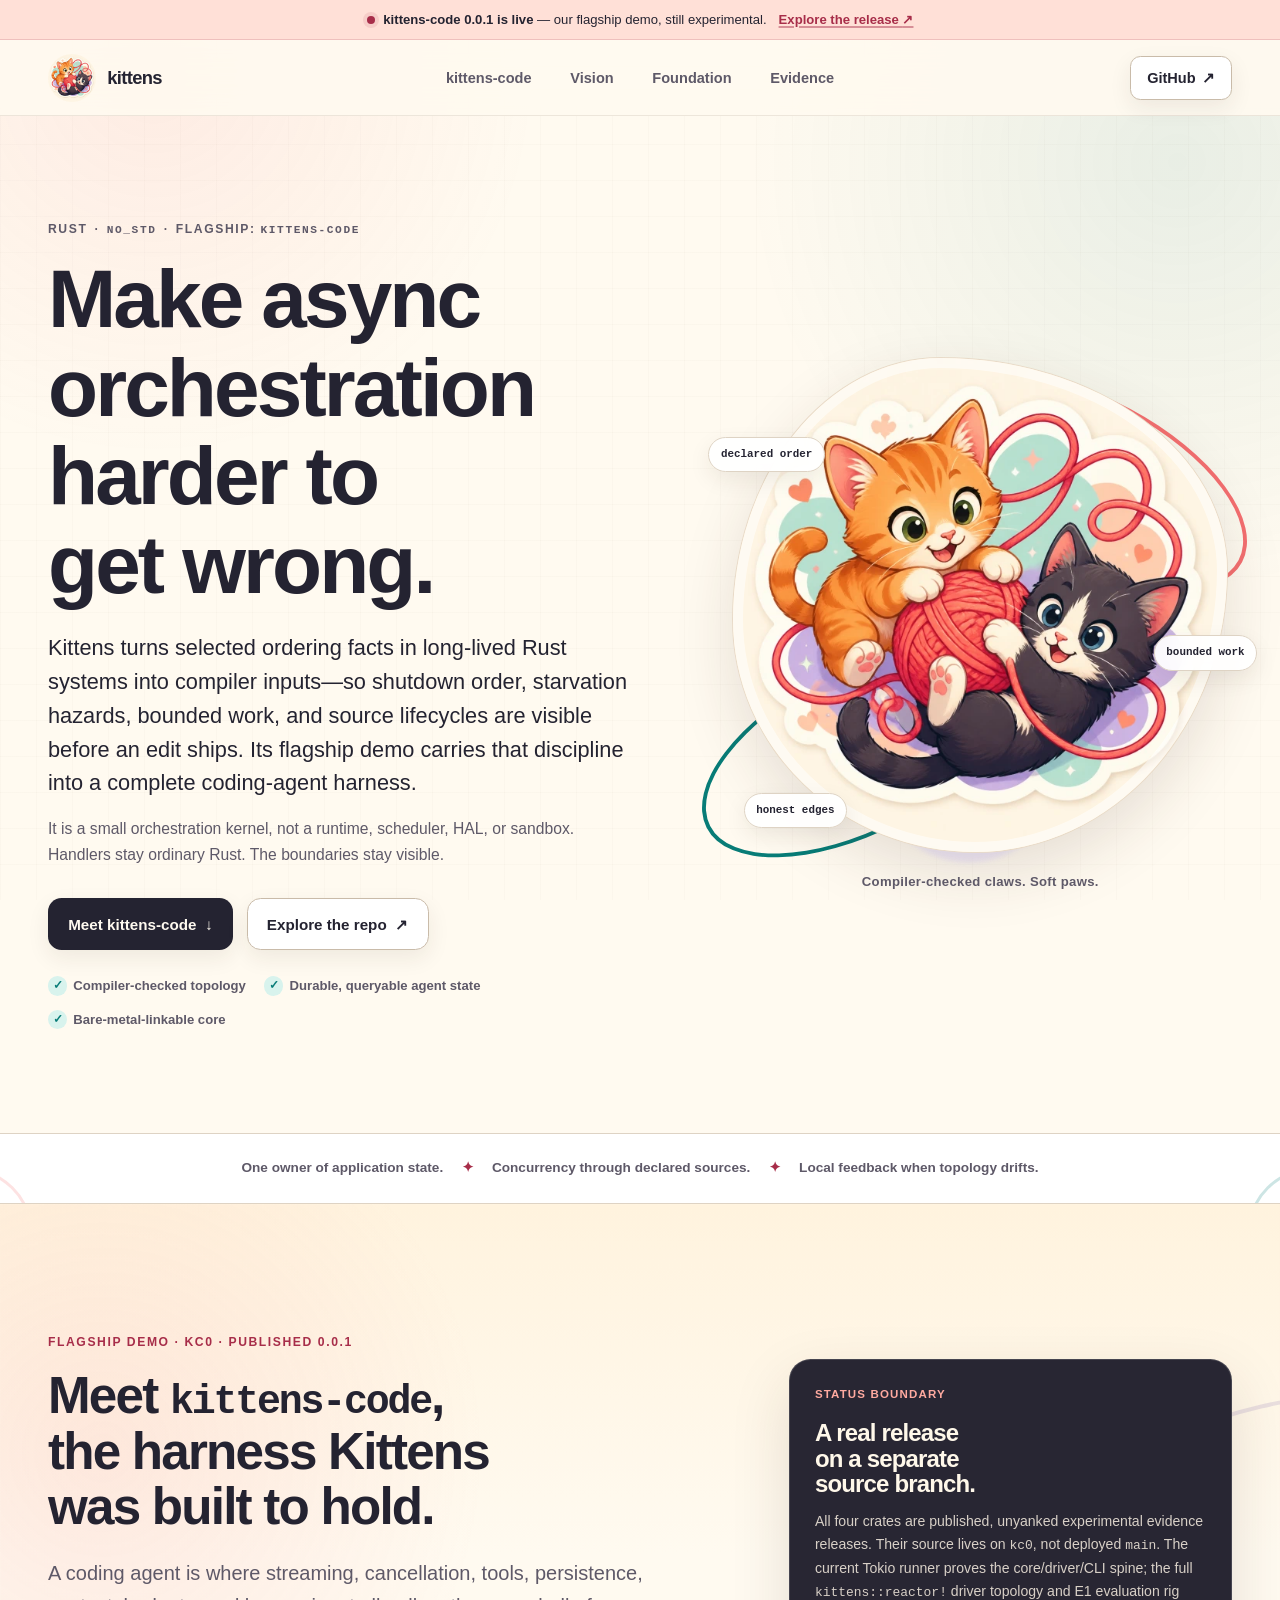
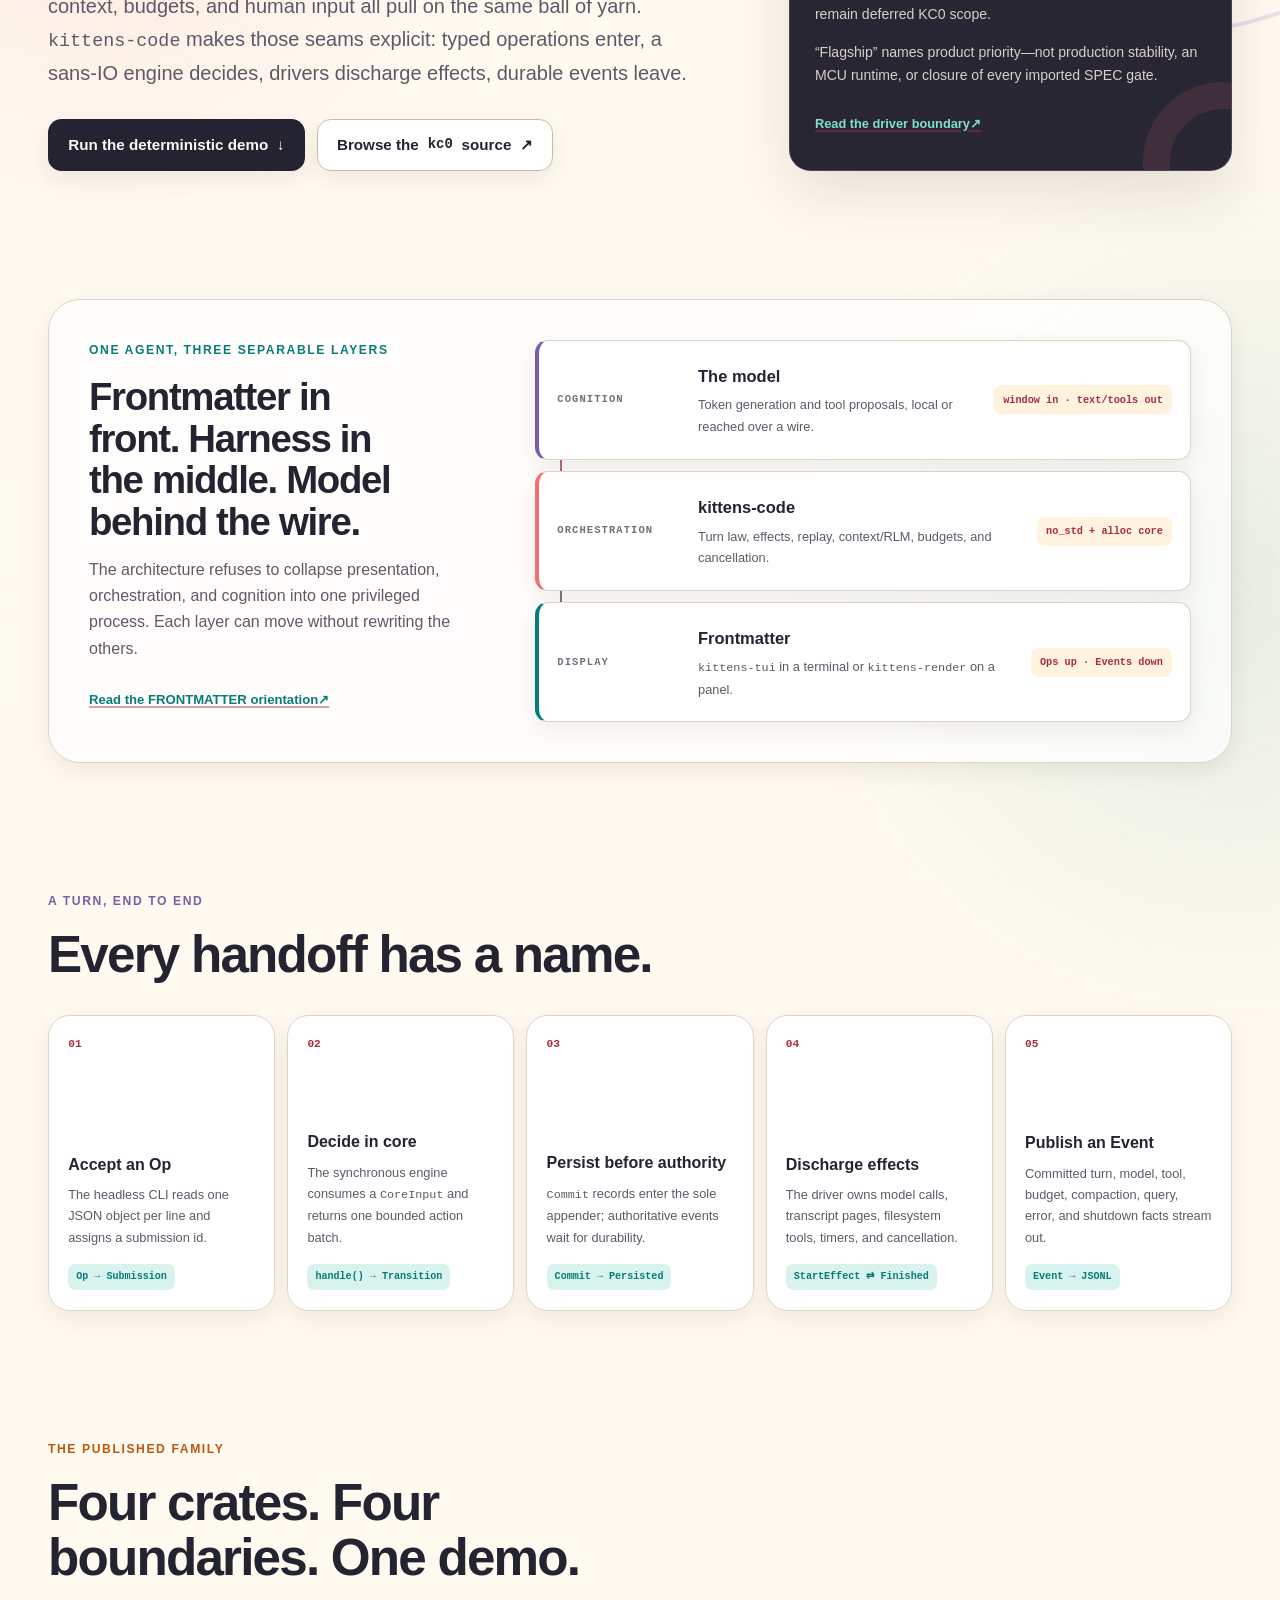
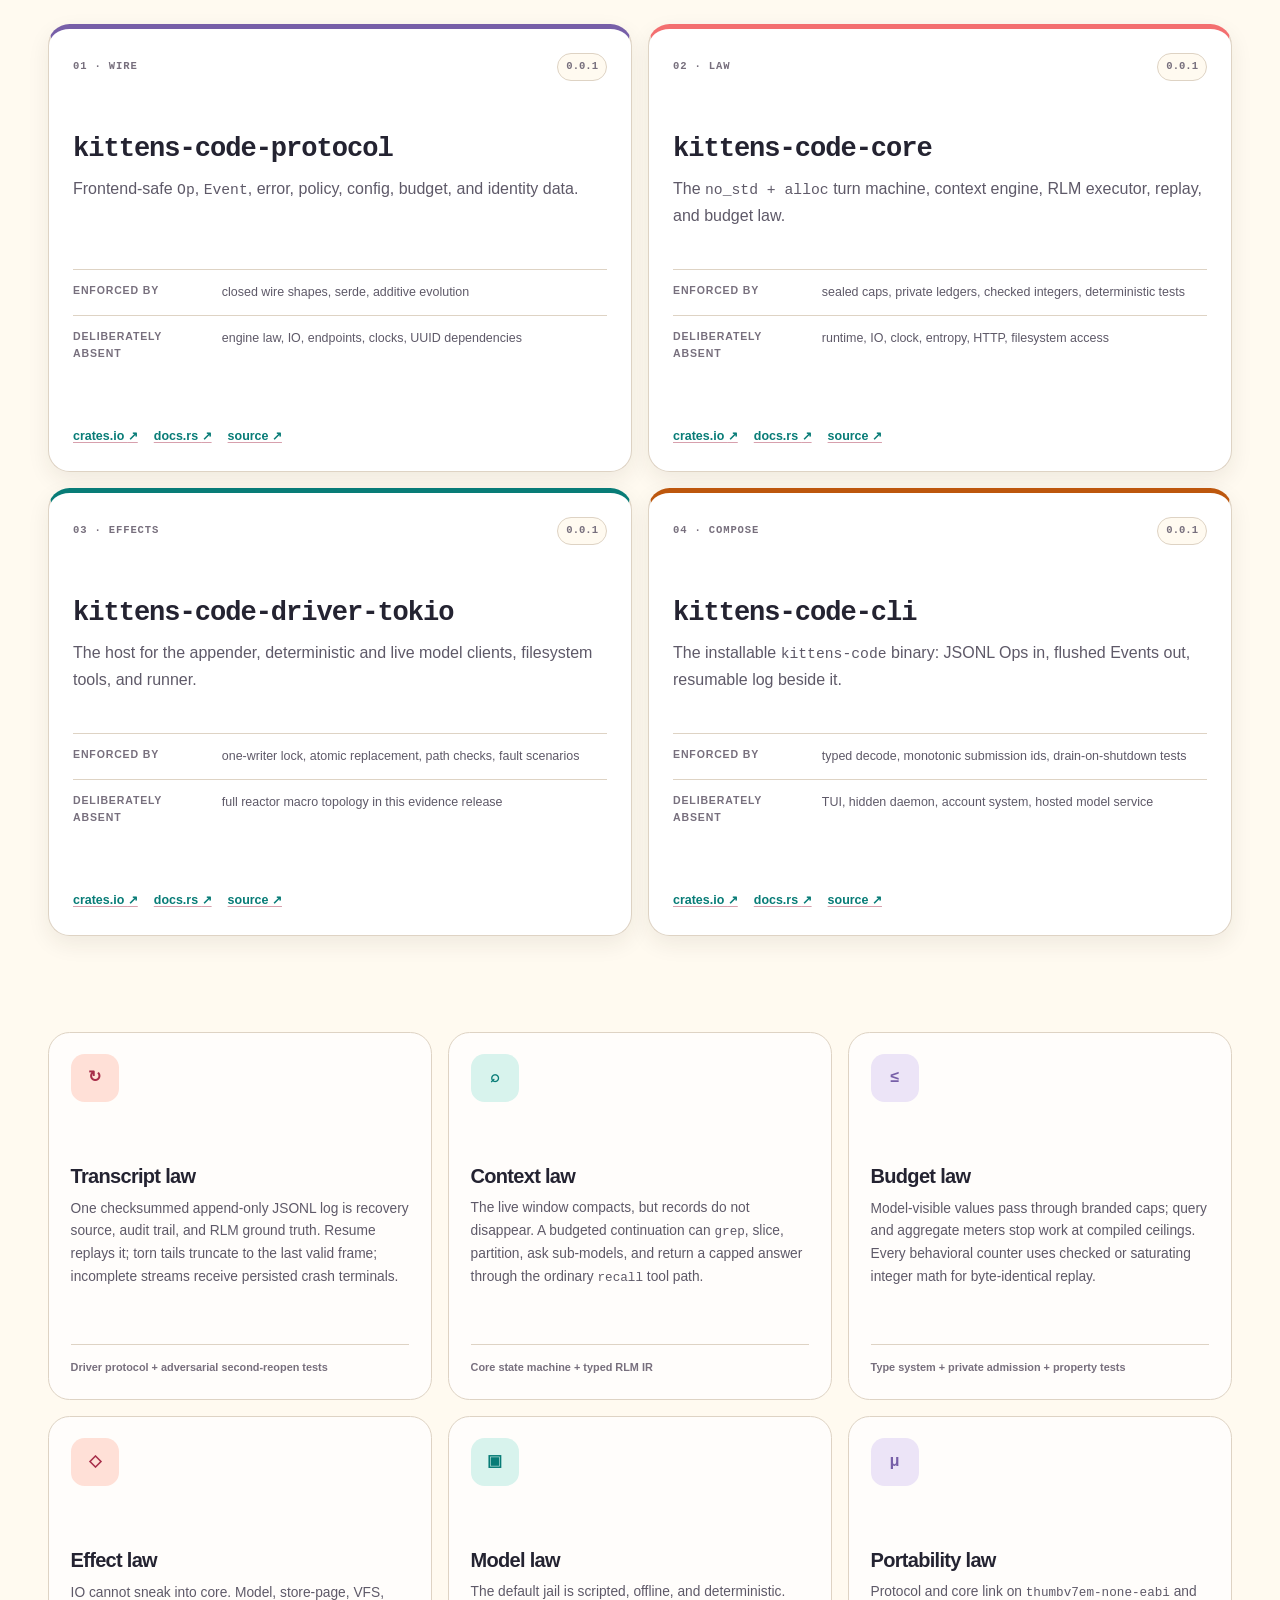
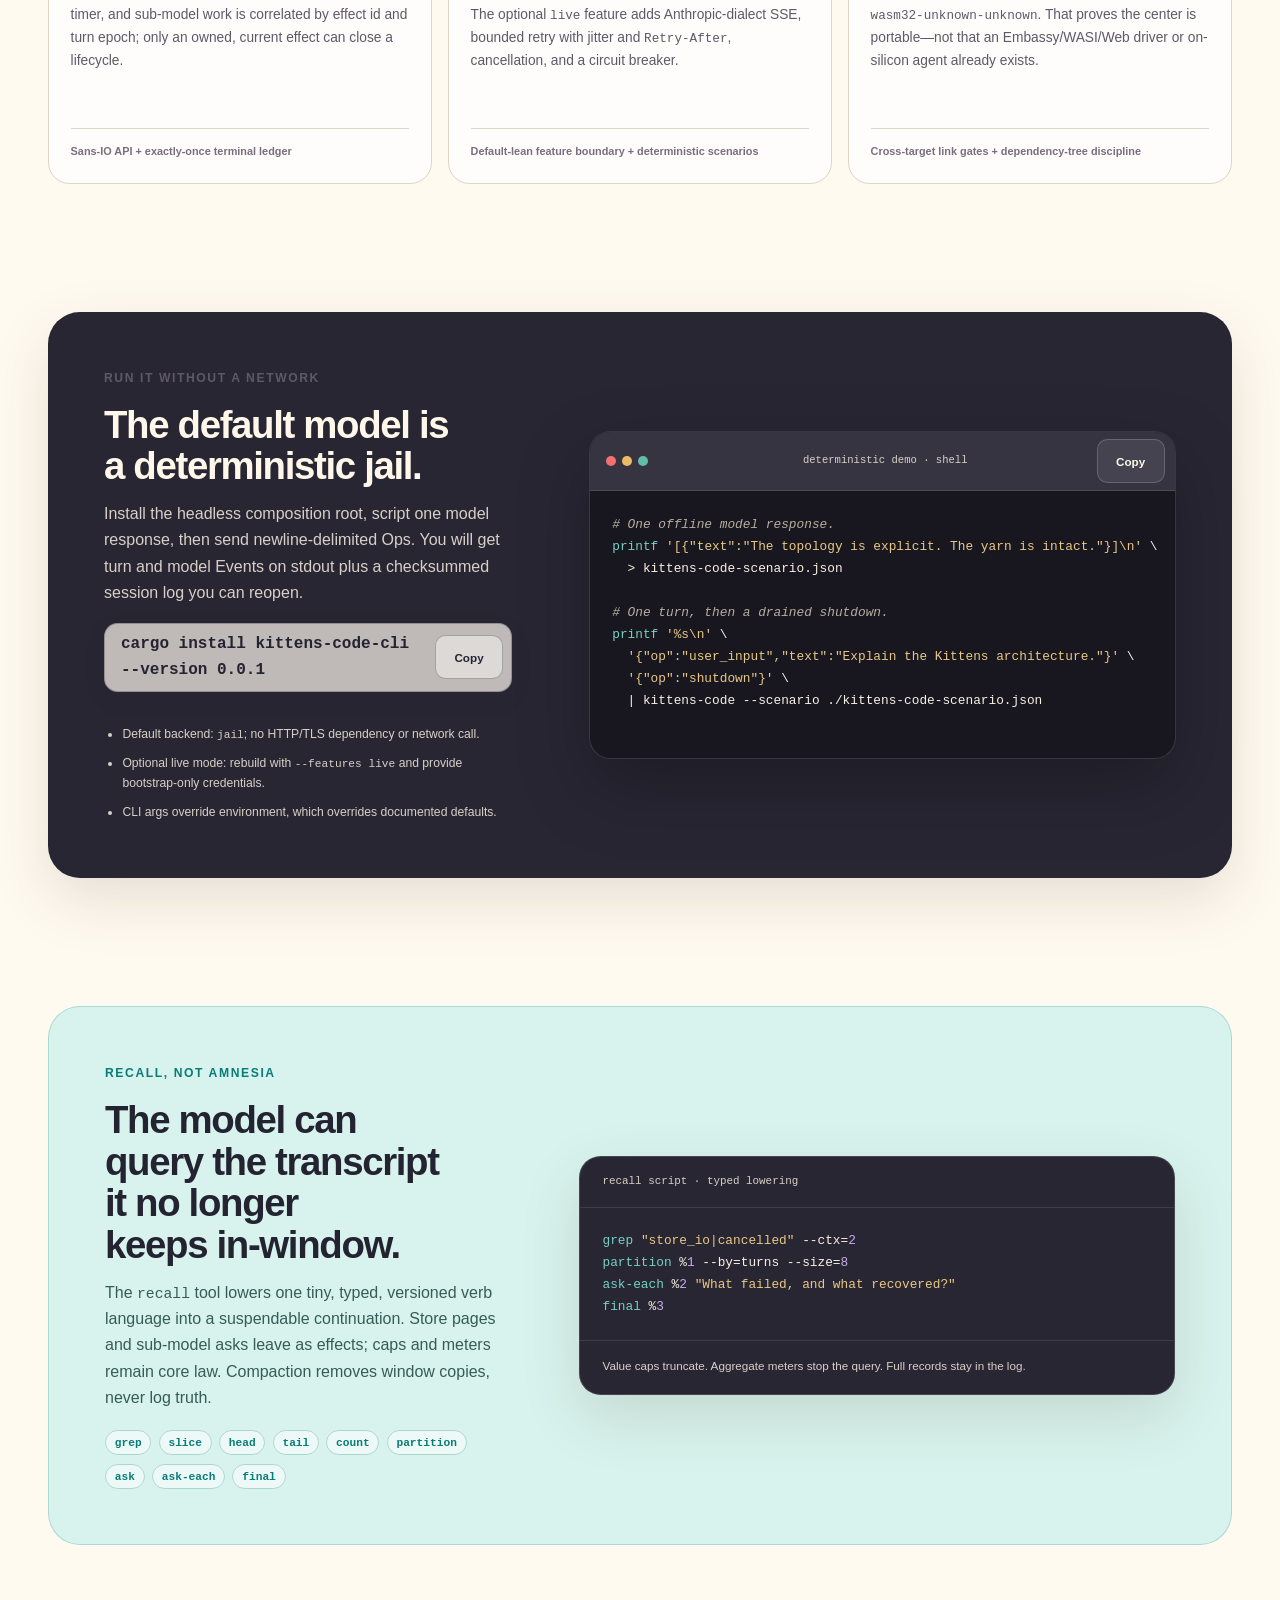
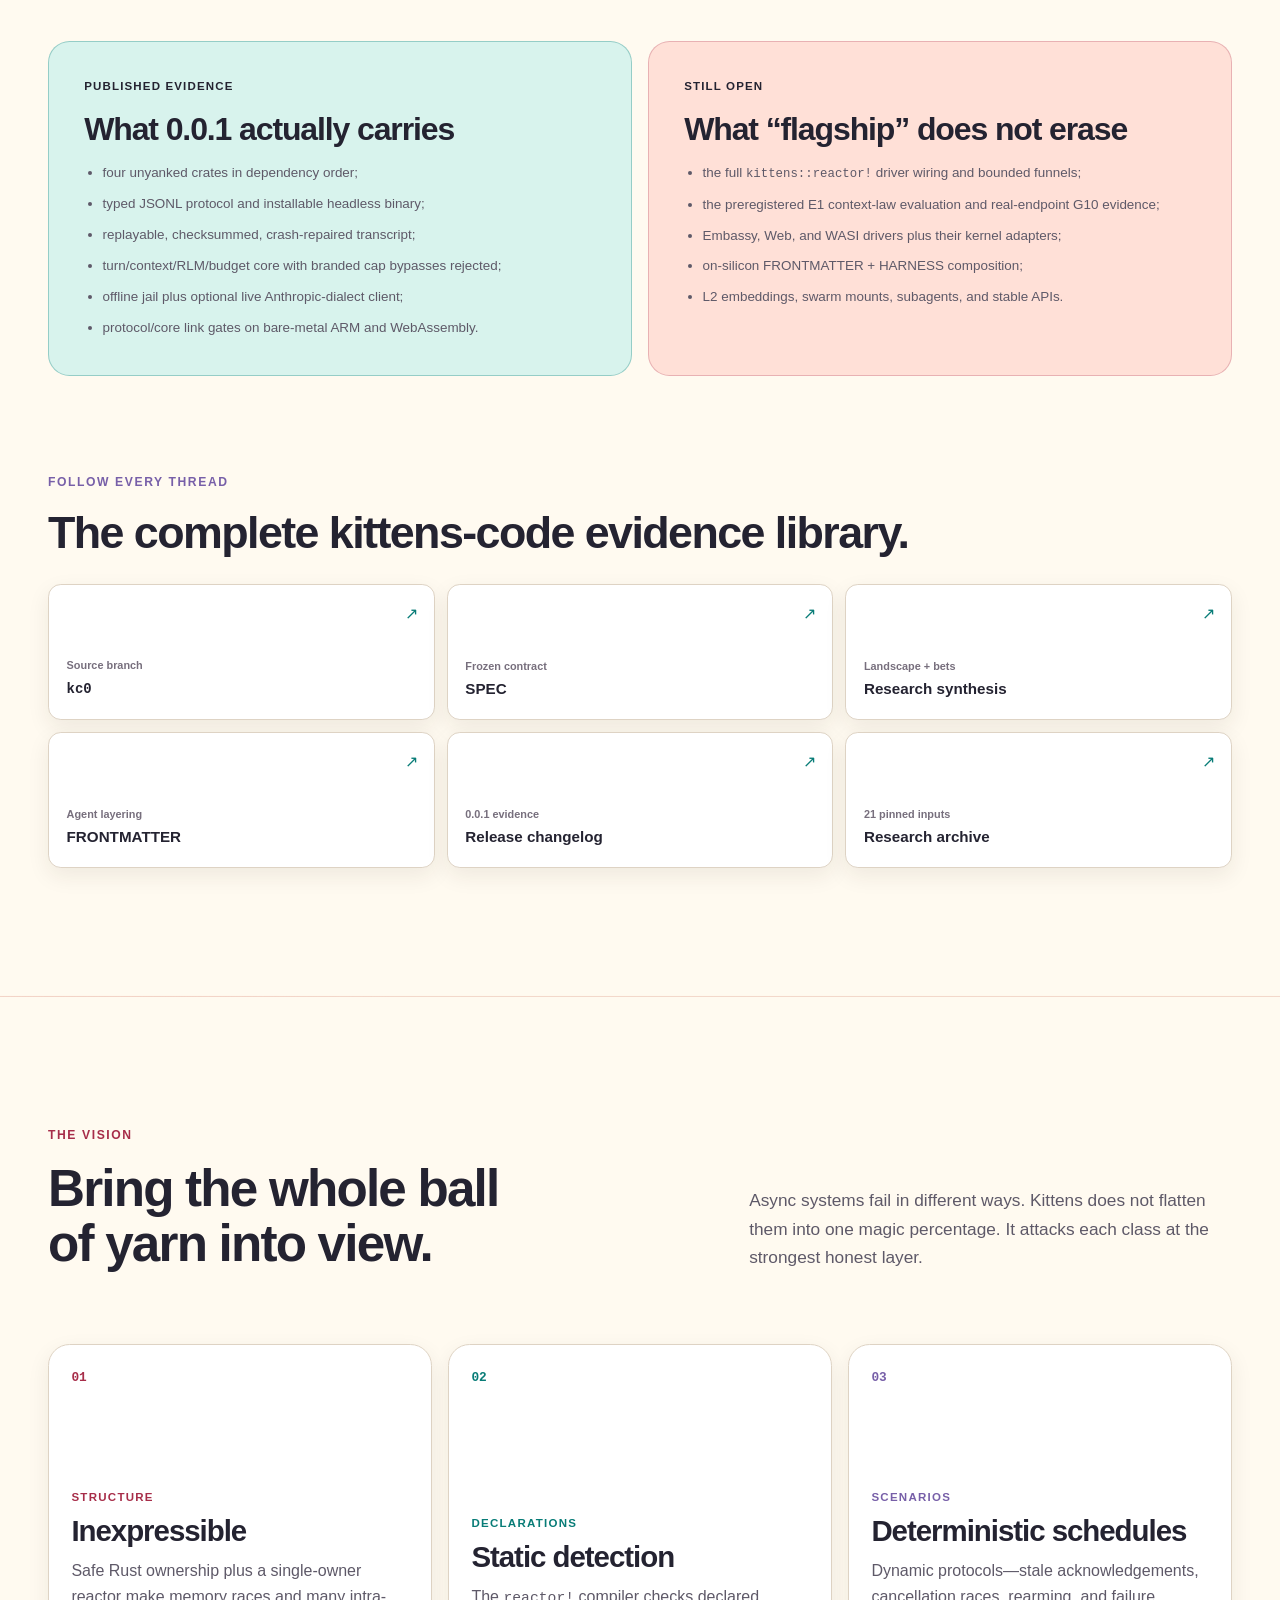
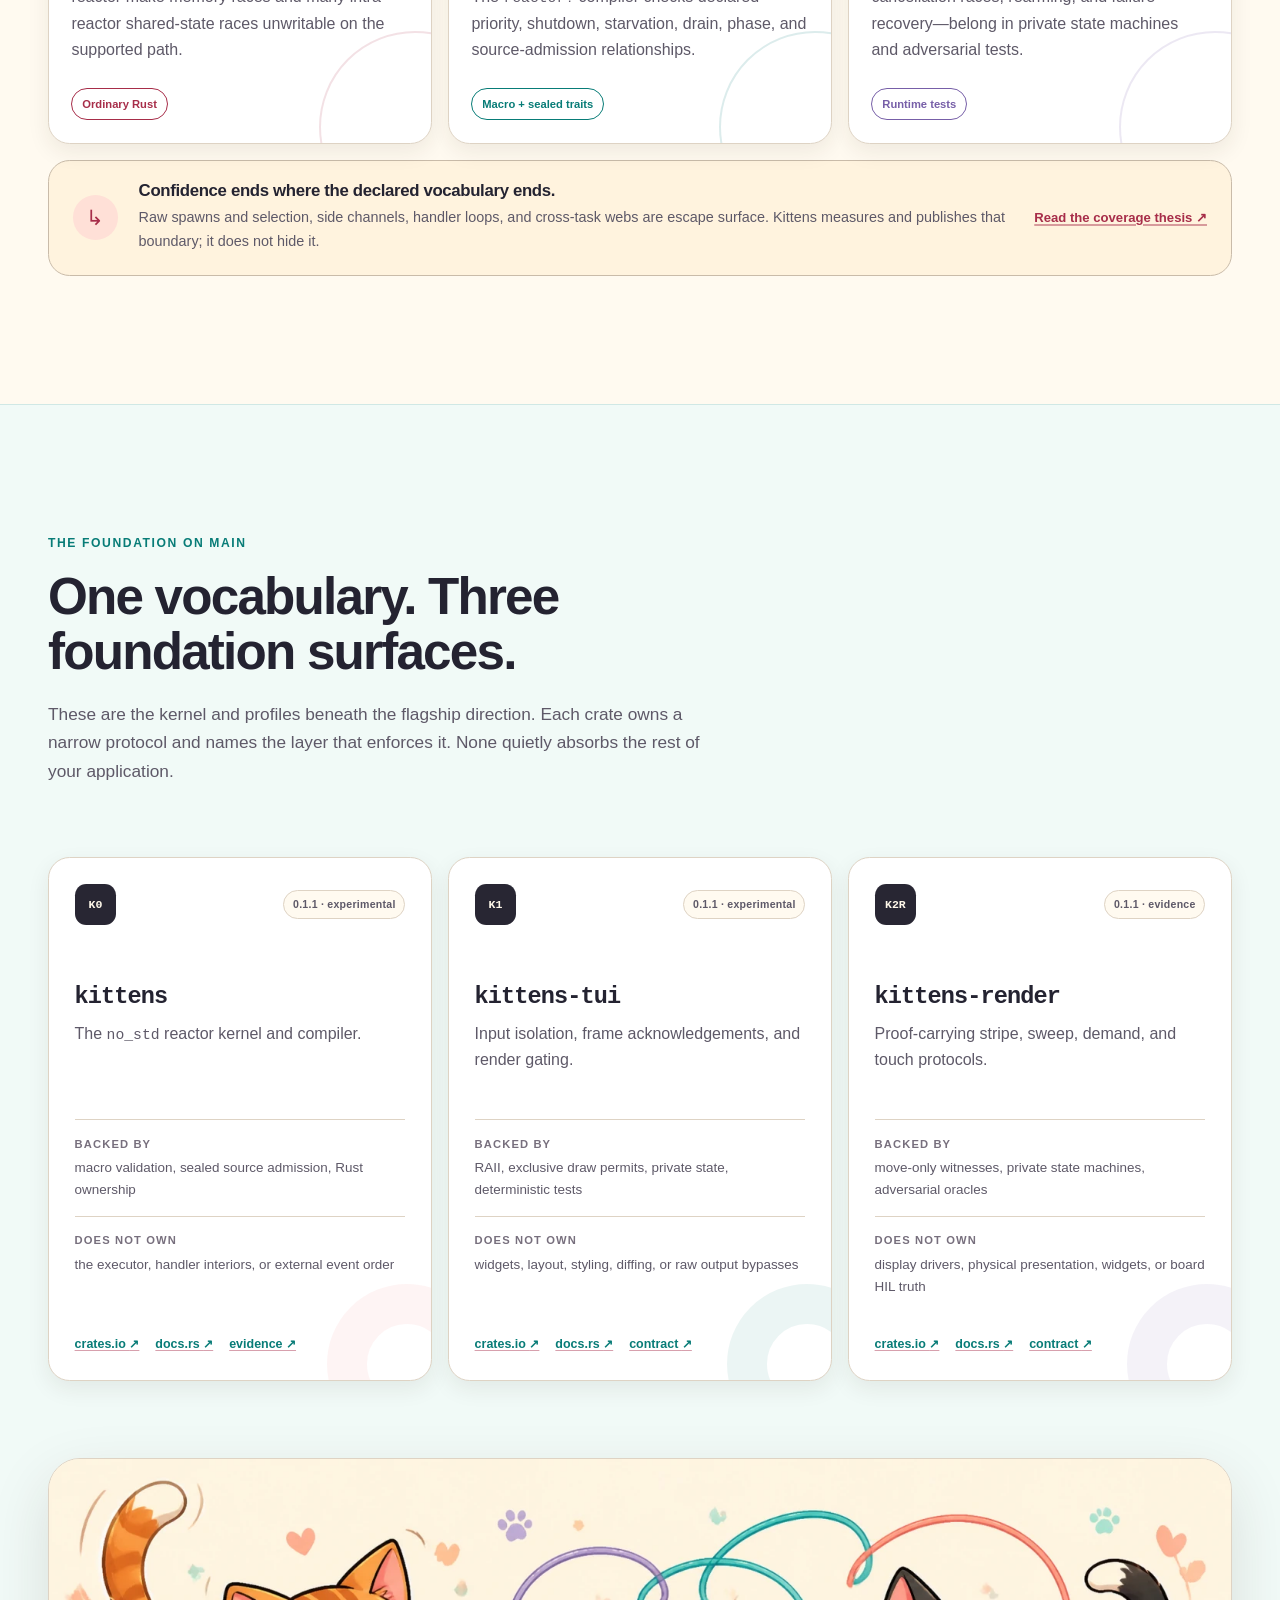
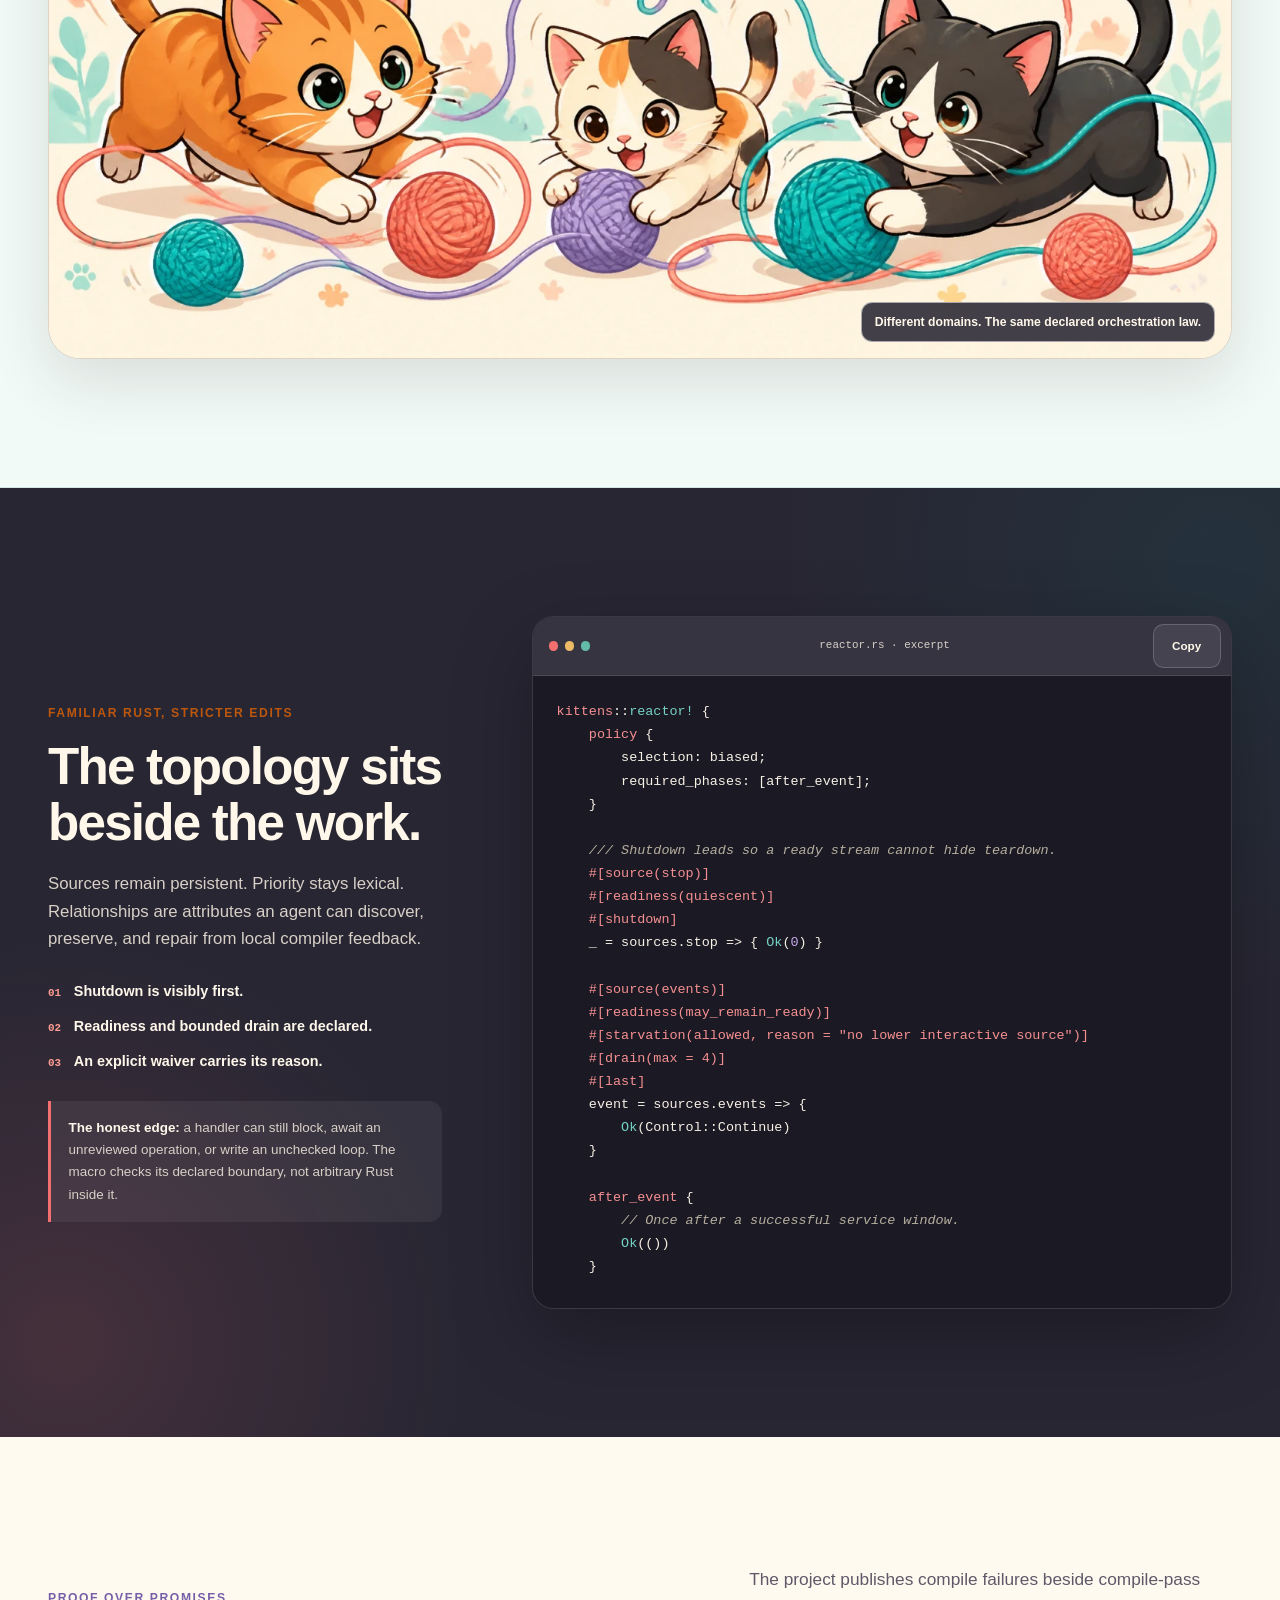
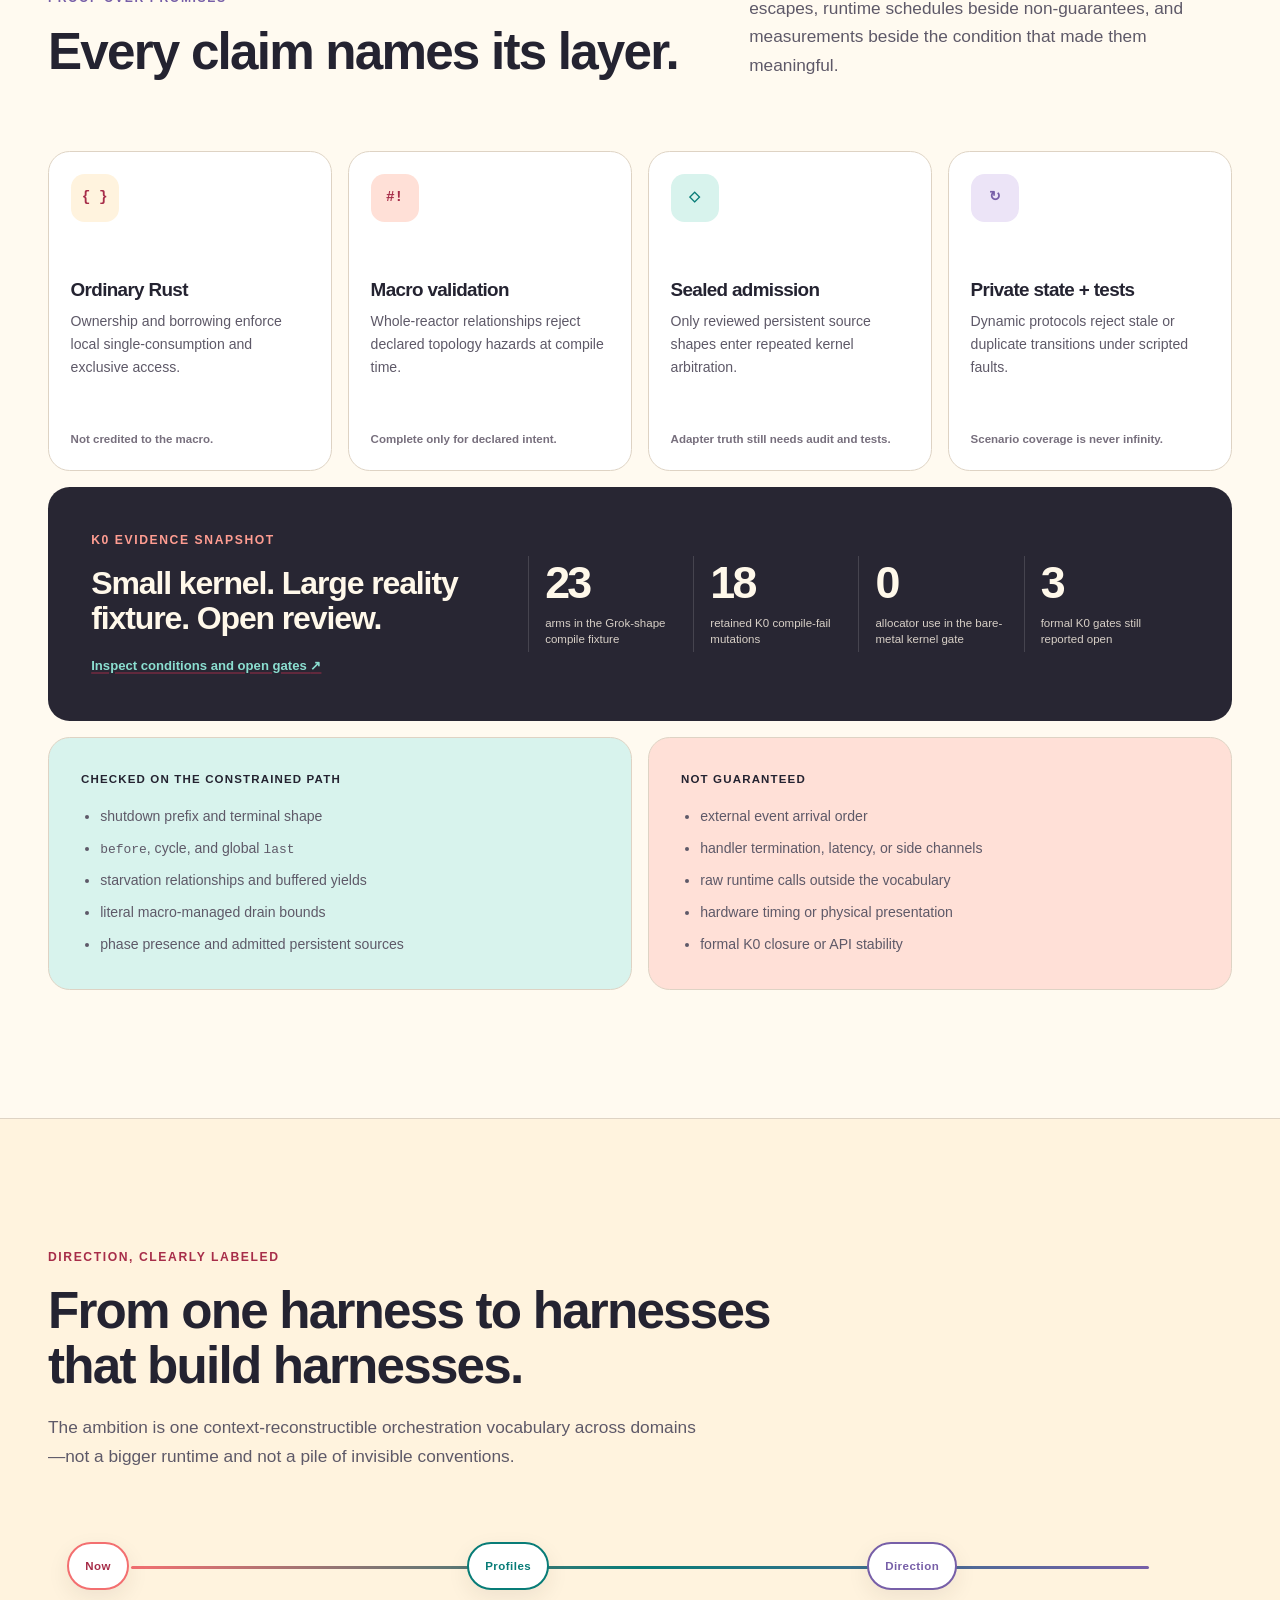
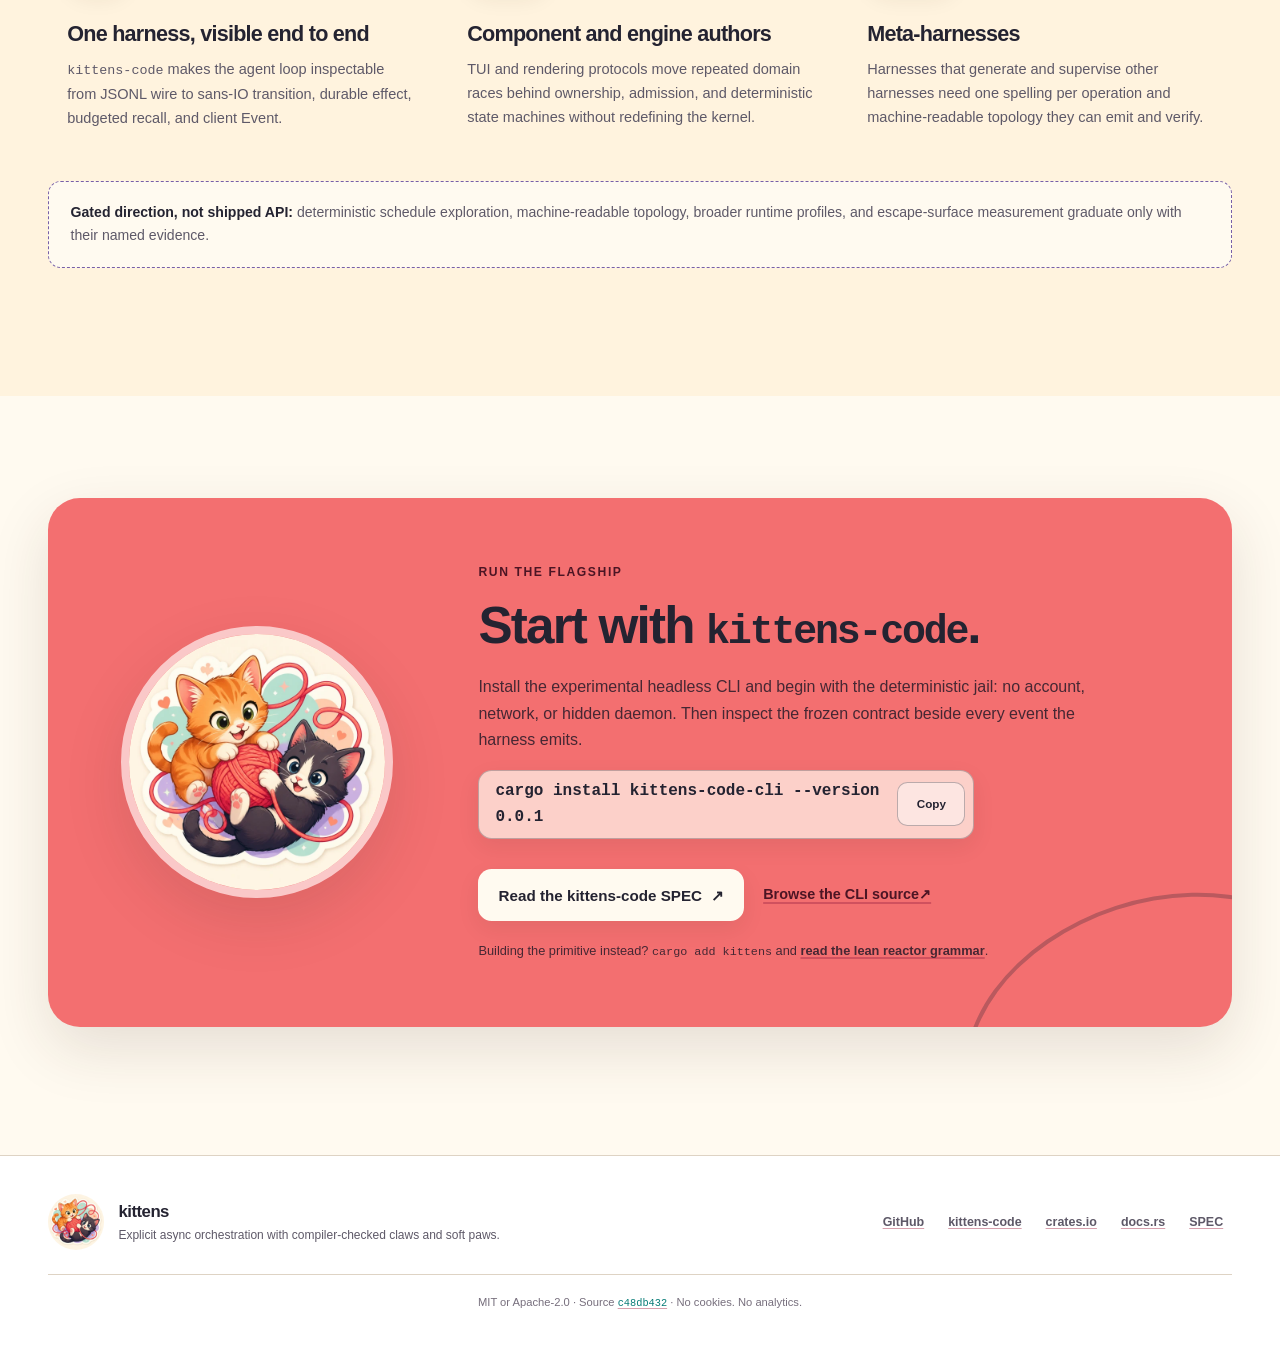
==== commit 02de383a: "pages: publish site from c48db4325e6ecd0490818ee12d95b13574f6fc9b" ====
--- a/index.html
+++ b/index.html
@@ -7,17 +7,17 @@
     <meta name="color-scheme" content="light">
     <meta
       name="description"
-      content="Kittens is an experimental no_std Rust SDK for explicit, compiler-checked async orchestration—with soft paws and an honest escape surface."
+      content="Kittens is an experimental no_std Rust SDK for compiler-checked async orchestration. Meet kittens-code, its flagship coding-agent harness demo."
     >
     <meta name="robots" content="index,follow,max-image-preview:large">
     <link rel="canonical" href="https://gonzih.github.io/kittens-rs/">
 
     <meta property="og:type" content="website">
     <meta property="og:site_name" content="Kittens">
-    <meta property="og:title" content="Kittens — Compiler-checked async orchestration">
+    <meta property="og:title" content="Kittens + kittens-code — Async orchestration with explicit law">
     <meta
       property="og:description"
-      content="Make selected async ordering defects harder to write, easier to catch, and honest at the edges."
+      content="Meet kittens-code: the flagship coding-agent harness built around typed effects, durable replay, budgeted recall, and honest boundaries."
     >
     <meta property="og:url" content="https://gonzih.github.io/kittens-rs/">
     <meta
@@ -26,13 +26,13 @@
     >
     <meta
       property="og:image:alt"
-      content="Kittens: compiler-checked async orchestration, illustrated with playful kittens and coral yarn"
+      content="Kittens and its flagship kittens-code harness, illustrated with playful kittens and coral yarn"
     >
     <meta name="twitter:card" content="summary_large_image">
-    <meta name="twitter:title" content="Kittens — Compiler-checked async orchestration">
+    <meta name="twitter:title" content="Kittens + kittens-code — Explicit async orchestration">
     <meta
       name="twitter:description"
-      content="Explicit orchestration law for long-lived Rust systems. Experimental, no_std, and evidence-led."
+      content="The flagship coding-agent demo for Kittens: typed wire, sans-IO core, durable transcript, budgeted RLM recall, and an installable CLI."
     >
     <meta
       name="twitter:image"
@@ -52,7 +52,7 @@
     <link rel="stylesheet" href="styles.css">
     <script src="script.js" defer></script>
 
-    <title>Kittens — Compiler-checked async orchestration in Rust</title>
+    <title>Kittens + kittens-code — Compiler-checked async orchestration in Rust</title>
   </head>
   <body>
     <a class="skip-link" href="#main-content">Skip to the good stuff</a>
@@ -60,9 +60,9 @@
     <div class="release-bar">
       <div class="release-bar__inner">
         <span class="release-bar__dot" aria-hidden="true"></span>
-        <span><strong>Experimental 0.1.1 evidence releases</strong> — sharp claims, open gates.</span>
-        <a href="https://github.com/Gonzih/kittens-rs/blob/main/K0-REPORT.md">
-          Read the evidence <span aria-hidden="true">↗</span>
+        <span><strong>kittens-code 0.0.1 is live</strong> — our flagship demo, still experimental.</span>
+        <a href="https://github.com/Gonzih/kittens-rs/tree/kc0">
+          Explore the release <span aria-hidden="true">↗</span>
         </a>
       </div>
     </div>
@@ -74,10 +74,10 @@
           <span>kittens</span>
         </a>
         <div class="nav__links">
+          <a href="#kittens-code">kittens-code</a>
           <a href="#vision">Vision</a>
-          <a href="#stack">What ships</a>
+          <a href="#stack">Foundation</a>
           <a href="#evidence">Evidence</a>
-          <a href="#start">Start</a>
         </div>
         <a class="nav__github" href="https://github.com/Gonzih/kittens-rs">
           GitHub <span aria-hidden="true">↗</span>
@@ -93,21 +93,22 @@
             <span aria-hidden="true">·</span>
             <span><code>no_std</code></span>
             <span aria-hidden="true">·</span>
-            <span>experimental</span>
+            <span>flagship: <code>kittens-code</code></span>
           </p>
           <h1 id="hero-title">Make async orchestration harder to get wrong.</h1>
           <p class="hero__lede">
             Kittens turns selected ordering facts in long-lived Rust systems into compiler
             inputs—so shutdown order, starvation hazards, bounded work, and source lifecycles
-            are visible before an edit ships.
+            are visible before an edit ships. Its flagship demo carries that discipline into a
+            complete coding-agent harness.
           </p>
           <p class="hero__qualifier">
             It is a small orchestration kernel, not a runtime, scheduler, HAL, or sandbox.
             Handlers stay ordinary Rust. The boundaries stay visible.
           </p>
           <div class="hero__actions">
-            <a class="button button--primary" href="#start">
-              Meet the reactor <span aria-hidden="true">↓</span>
+            <a class="button button--primary" href="#kittens-code">
+              Meet kittens-code <span aria-hidden="true">↓</span>
             </a>
             <a class="button button--secondary" href="https://github.com/Gonzih/kittens-rs">
               Explore the repo <span aria-hidden="true">↗</span>
@@ -115,8 +116,8 @@
           </div>
           <ul class="hero__proofs" aria-label="Project properties">
             <li><span aria-hidden="true">✓</span> Compiler-checked topology</li>
-            <li><span aria-hidden="true">✓</span> Persistent admitted sources</li>
-            <li><span aria-hidden="true">✓</span> Bare-metal-linkable kernel</li>
+            <li><span aria-hidden="true">✓</span> Durable, queryable agent state</li>
+            <li><span aria-hidden="true">✓</span> Bare-metal-linkable core</li>
           </ul>
         </div>
 
@@ -151,6 +152,413 @@
         </div>
       </section>
 
+      <section class="section flagship" id="kittens-code" aria-labelledby="kittens-code-title">
+        <div class="shell">
+          <div class="flagship__intro">
+            <div class="flagship__headline">
+              <p class="eyebrow eyebrow--coral">Flagship demo · KC0 · published 0.0.1</p>
+              <h2 id="kittens-code-title">Meet <code>kittens-code</code>, the harness Kittens was built to hold.</h2>
+              <p class="flagship__lede">
+                A coding agent is where streaming, cancellation, tools, persistence, context,
+                budgets, and human input all pull on the same ball of yarn. <code>kittens-code</code>
+                makes those seams explicit: typed operations enter, a sans-IO engine decides,
+                drivers discharge effects, durable events leave.
+              </p>
+              <div class="flagship__actions">
+                <a class="button button--primary" href="#kittens-code-demo">
+                  Run the deterministic demo <span aria-hidden="true">↓</span>
+                </a>
+                <a class="button button--secondary" href="https://github.com/Gonzih/kittens-rs/tree/kc0">
+                  Browse the <code>kc0</code> source <span aria-hidden="true">↗</span>
+                </a>
+              </div>
+            </div>
+
+            <aside class="flagship-boundary" aria-labelledby="flagship-boundary-title">
+              <p class="mini-label">Status boundary</p>
+              <h3 id="flagship-boundary-title">A real release on a separate source branch.</h3>
+              <p>
+                All four crates are published, unyanked experimental evidence releases. Their
+                source lives on <code>kc0</code>, not deployed <code>main</code>. The current Tokio
+                runner proves the core/driver/CLI spine; the full <code>kittens::reactor!</code>
+                driver topology and E1 evaluation rig remain deferred KC0 scope.
+              </p>
+              <p>
+                “Flagship” names product priority—not production stability, an MCU runtime, or
+                closure of every imported SPEC gate.
+              </p>
+              <a href="https://github.com/Gonzih/kittens-rs/blob/kc0/crates/kittens-code-driver-tokio/README.md">
+                Read the driver boundary <span aria-hidden="true">↗</span>
+              </a>
+            </aside>
+          </div>
+
+          <section class="agent-decomposition" aria-labelledby="agent-decomposition-title">
+            <div class="agent-decomposition__copy">
+              <p class="eyebrow eyebrow--teal">One agent, three separable layers</p>
+              <h3 id="agent-decomposition-title">Frontmatter in front. Harness in the middle. Model behind the wire.</h3>
+              <p>
+                The architecture refuses to collapse presentation, orchestration, and cognition
+                into one privileged process. Each layer can move without rewriting the others.
+              </p>
+              <a href="https://github.com/Gonzih/kittens-rs/blob/kc0/docs/kittens-code/FRONTMATTER.md">
+                Read the FRONTMATTER orientation <span aria-hidden="true">↗</span>
+              </a>
+            </div>
+            <ol class="agent-stack" aria-label="The three layers of a complete agent">
+              <li class="agent-stack__cognition">
+                <span class="agent-stack__label">COGNITION</span>
+                <div>
+                  <strong>The model</strong>
+                  <p>Token generation and tool proposals, local or reached over a wire.</p>
+                </div>
+                <code>window in · text/tools out</code>
+              </li>
+              <li class="agent-stack__orchestration">
+                <span class="agent-stack__label">ORCHESTRATION</span>
+                <div>
+                  <strong>kittens-code</strong>
+                  <p>Turn law, effects, replay, context/RLM, budgets, and cancellation.</p>
+                </div>
+                <code>no_std + alloc core</code>
+              </li>
+              <li class="agent-stack__display">
+                <span class="agent-stack__label">DISPLAY</span>
+                <div>
+                  <strong>Frontmatter</strong>
+                  <p><code>kittens-tui</code> in a terminal or <code>kittens-render</code> on a panel.</p>
+                </div>
+                <code>Ops up · Events down</code>
+              </li>
+            </ol>
+          </section>
+
+          <div class="flagship-subhead">
+            <p class="eyebrow eyebrow--lavender">A turn, end to end</p>
+            <h3>Every handoff has a name.</h3>
+          </div>
+          <ol class="turn-flow">
+            <li>
+              <span>01</span>
+              <div>
+                <strong>Accept an Op</strong>
+                <p>The headless CLI reads one JSON object per line and assigns a submission id.</p>
+              </div>
+              <code>Op → Submission</code>
+            </li>
+            <li>
+              <span>02</span>
+              <div>
+                <strong>Decide in core</strong>
+                <p>The synchronous engine consumes a <code>CoreInput</code> and returns one bounded action batch.</p>
+              </div>
+              <code>handle() → Transition</code>
+            </li>
+            <li>
+              <span>03</span>
+              <div>
+                <strong>Persist before authority</strong>
+                <p><code>Commit</code> records enter the sole appender; authoritative events wait for durability.</p>
+              </div>
+              <code>Commit → Persisted</code>
+            </li>
+            <li>
+              <span>04</span>
+              <div>
+                <strong>Discharge effects</strong>
+                <p>The driver owns model calls, transcript pages, filesystem tools, timers, and cancellation.</p>
+              </div>
+              <code>StartEffect ⇄ Finished</code>
+            </li>
+            <li>
+              <span>05</span>
+              <div>
+                <strong>Publish an Event</strong>
+                <p>Committed turn, model, tool, budget, compaction, query, error, and shutdown facts stream out.</p>
+              </div>
+              <code>Event → JSONL</code>
+            </li>
+          </ol>
+
+          <div class="flagship-subhead flagship-subhead--crates">
+            <p class="eyebrow eyebrow--orange">The published family</p>
+            <h3>Four crates. Four boundaries. One demo.</h3>
+          </div>
+          <div class="code-crate-grid">
+            <article class="code-crate code-crate--protocol">
+              <div class="code-crate__topline">
+                <span>01 · WIRE</span>
+                <span>0.0.1</span>
+              </div>
+              <h4><code>kittens-code-protocol</code></h4>
+              <p>Frontend-safe <code>Op</code>, <code>Event</code>, error, policy, config, budget, and identity data.</p>
+              <dl>
+                <div><dt>Enforced by</dt><dd>closed wire shapes, serde, additive evolution</dd></div>
+                <div><dt>Deliberately absent</dt><dd>engine law, IO, endpoints, clocks, UUID dependencies</dd></div>
+              </dl>
+              <div class="link-row">
+                <a href="https://crates.io/crates/kittens-code-protocol">crates.io <span aria-hidden="true">↗</span></a>
+                <a href="https://docs.rs/kittens-code-protocol/0.0.1/kittens_code_protocol/">docs.rs <span aria-hidden="true">↗</span></a>
+                <a href="https://github.com/Gonzih/kittens-rs/tree/kc0/crates/kittens-code-protocol">source <span aria-hidden="true">↗</span></a>
+              </div>
+            </article>
+
+            <article class="code-crate code-crate--core">
+              <div class="code-crate__topline">
+                <span>02 · LAW</span>
+                <span>0.0.1</span>
+              </div>
+              <h4><code>kittens-code-core</code></h4>
+              <p>The <code>no_std + alloc</code> turn machine, context engine, RLM executor, replay, and budget law.</p>
+              <dl>
+                <div><dt>Enforced by</dt><dd>sealed caps, private ledgers, checked integers, deterministic tests</dd></div>
+                <div><dt>Deliberately absent</dt><dd>runtime, IO, clock, entropy, HTTP, filesystem access</dd></div>
+              </dl>
+              <div class="link-row">
+                <a href="https://crates.io/crates/kittens-code-core">crates.io <span aria-hidden="true">↗</span></a>
+                <a href="https://docs.rs/kittens-code-core/0.0.1/kittens_code_core/">docs.rs <span aria-hidden="true">↗</span></a>
+                <a href="https://github.com/Gonzih/kittens-rs/tree/kc0/crates/kittens-code-core">source <span aria-hidden="true">↗</span></a>
+              </div>
+            </article>
+
+            <article class="code-crate code-crate--driver">
+              <div class="code-crate__topline">
+                <span>03 · EFFECTS</span>
+                <span>0.0.1</span>
+              </div>
+              <h4><code>kittens-code-driver-tokio</code></h4>
+              <p>The host for the appender, deterministic and live model clients, filesystem tools, and runner.</p>
+              <dl>
+                <div><dt>Enforced by</dt><dd>one-writer lock, atomic replacement, path checks, fault scenarios</dd></div>
+                <div><dt>Deliberately absent</dt><dd>full reactor macro topology in this evidence release</dd></div>
+              </dl>
+              <div class="link-row">
+                <a href="https://crates.io/crates/kittens-code-driver-tokio">crates.io <span aria-hidden="true">↗</span></a>
+                <a href="https://docs.rs/kittens-code-driver-tokio/0.0.1/kittens_code_driver_tokio/">docs.rs <span aria-hidden="true">↗</span></a>
+                <a href="https://github.com/Gonzih/kittens-rs/tree/kc0/crates/kittens-code-driver-tokio">source <span aria-hidden="true">↗</span></a>
+              </div>
+            </article>
+
+            <article class="code-crate code-crate--cli">
+              <div class="code-crate__topline">
+                <span>04 · COMPOSE</span>
+                <span>0.0.1</span>
+              </div>
+              <h4><code>kittens-code-cli</code></h4>
+              <p>The installable <code>kittens-code</code> binary: JSONL Ops in, flushed Events out, resumable log beside it.</p>
+              <dl>
+                <div><dt>Enforced by</dt><dd>typed decode, monotonic submission ids, drain-on-shutdown tests</dd></div>
+                <div><dt>Deliberately absent</dt><dd>TUI, hidden daemon, account system, hosted model service</dd></div>
+              </dl>
+              <div class="link-row">
+                <a href="https://crates.io/crates/kittens-code-cli">crates.io <span aria-hidden="true">↗</span></a>
+                <a href="https://docs.rs/kittens-code-cli/0.0.1/kittens_code_cli/">docs.rs <span aria-hidden="true">↗</span></a>
+                <a href="https://github.com/Gonzih/kittens-rs/tree/kc0/crates/kittens-code-cli">source <span aria-hidden="true">↗</span></a>
+              </div>
+            </article>
+          </div>
+
+          <div class="flagship-laws">
+            <article>
+              <span class="flagship-laws__mark" aria-hidden="true">↻</span>
+              <h3>Transcript law</h3>
+              <p>
+                One checksummed append-only JSONL log is recovery source, audit trail, and RLM
+                ground truth. Resume replays it; torn tails truncate to the last valid frame;
+                incomplete streams receive persisted crash terminals.
+              </p>
+              <small>Driver protocol + adversarial second-reopen tests</small>
+            </article>
+            <article>
+              <span class="flagship-laws__mark" aria-hidden="true">⌕</span>
+              <h3>Context law</h3>
+              <p>
+                The live window compacts, but records do not disappear. A budgeted continuation
+                can <code>grep</code>, slice, partition, ask sub-models, and return a capped answer
+                through the ordinary <code>recall</code> tool path.
+              </p>
+              <small>Core state machine + typed RLM IR</small>
+            </article>
+            <article>
+              <span class="flagship-laws__mark" aria-hidden="true">≤</span>
+              <h3>Budget law</h3>
+              <p>
+                Model-visible values pass through branded caps; query and aggregate meters stop
+                work at compiled ceilings. Every behavioral counter uses checked or saturating
+                integer math for byte-identical replay.
+              </p>
+              <small>Type system + private admission + property tests</small>
+            </article>
+            <article>
+              <span class="flagship-laws__mark" aria-hidden="true">◇</span>
+              <h3>Effect law</h3>
+              <p>
+                IO cannot sneak into core. Model, store-page, VFS, timer, and sub-model work is
+                correlated by effect id and turn epoch; only an owned, current effect can close
+                a lifecycle.
+              </p>
+              <small>Sans-IO API + exactly-once terminal ledger</small>
+            </article>
+            <article>
+              <span class="flagship-laws__mark" aria-hidden="true">▣</span>
+              <h3>Model law</h3>
+              <p>
+                The default jail is scripted, offline, and deterministic. The optional
+                <code>live</code> feature adds Anthropic-dialect SSE, bounded retry with jitter and
+                <code>Retry-After</code>, cancellation, and a circuit breaker.
+              </p>
+              <small>Default-lean feature boundary + deterministic scenarios</small>
+            </article>
+            <article>
+              <span class="flagship-laws__mark" aria-hidden="true">μ</span>
+              <h3>Portability law</h3>
+              <p>
+                Protocol and core link on <code>thumbv7em-none-eabi</code> and
+                <code>wasm32-unknown-unknown</code>. That proves the center is portable—not that an
+                Embassy/WASI/Web driver or on-silicon agent already exists.
+              </p>
+              <small>Cross-target link gates + dependency-tree discipline</small>
+            </article>
+          </div>
+
+          <div class="flagship-demo" id="kittens-code-demo">
+            <div class="flagship-demo__copy">
+              <p class="eyebrow">Run it without a network</p>
+              <h3>The default model is a deterministic jail.</h3>
+              <p>
+                Install the headless composition root, script one model response, then send
+                newline-delimited Ops. You will get turn and model Events on stdout plus a
+                checksummed session log you can reopen.
+              </p>
+              <div class="install-command install-command--flagship">
+                <code id="kittens-code-install">cargo install kittens-code-cli --version 0.0.1</code>
+                <button
+                  class="copy-button copy-button--light"
+                  type="button"
+                  data-copy-target="kittens-code-install"
+                  aria-describedby="kittens-code-install-status"
+                >
+                  Copy
+                </button>
+              </div>
+              <p class="copy-status copy-status--light" id="kittens-code-install-status" aria-live="polite"></p>
+              <ul class="flagship-demo__notes">
+                <li>Default backend: <code>jail</code>; no HTTP/TLS dependency or network call.</li>
+                <li>Optional live mode: rebuild with <code>--features live</code> and provide bootstrap-only credentials.</li>
+                <li>CLI args override environment, which overrides documented defaults.</li>
+              </ul>
+            </div>
+
+            <div class="demo-terminal">
+              <div class="demo-terminal__bar">
+                <div class="window-dots" aria-hidden="true"><i></i><i></i><i></i></div>
+                <span>deterministic demo · shell</span>
+                <button
+                  class="copy-button"
+                  type="button"
+                  data-copy-target="kittens-code-demo-script"
+                  aria-describedby="kittens-code-demo-status"
+                >
+                  Copy
+                </button>
+              </div>
+              <pre><code id="kittens-code-demo-script"><span class="tok-comment"># One offline model response.</span>
+<span class="tok-fn">printf</span> <span class="tok-str">'[{"text":"The topology is explicit. The yarn is intact."}]\n'</span> \
+  &gt; kittens-code-scenario.json
+
+<span class="tok-comment"># One turn, then a drained shutdown.</span>
+<span class="tok-fn">printf</span> <span class="tok-str">'%s\n'</span> \
+  <span class="tok-str">'{"op":"user_input","text":"Explain the Kittens architecture."}'</span> \
+  <span class="tok-str">'{"op":"shutdown"}'</span> \
+  | kittens-code --scenario ./kittens-code-scenario.json</code></pre>
+              <p class="copy-status" id="kittens-code-demo-status" aria-live="polite"></p>
+            </div>
+          </div>
+
+          <div class="recall-layout">
+            <div class="recall-layout__copy">
+              <p class="eyebrow eyebrow--teal">Recall, not amnesia</p>
+              <h3>The model can query the transcript it no longer keeps in-window.</h3>
+              <p>
+                The <code>recall</code> tool lowers one tiny, typed, versioned verb language into a
+                suspendable continuation. Store pages and sub-model asks leave as effects; caps
+                and meters remain core law. Compaction removes window copies, never log truth.
+              </p>
+              <ul class="verb-cloud" aria-label="Available RLM verbs">
+                <li><code>grep</code></li>
+                <li><code>slice</code></li>
+                <li><code>head</code></li>
+                <li><code>tail</code></li>
+                <li><code>count</code></li>
+                <li><code>partition</code></li>
+                <li><code>ask</code></li>
+                <li><code>ask-each</code></li>
+                <li><code>final</code></li>
+              </ul>
+            </div>
+            <div class="recall-script">
+              <div class="recall-script__label">recall script · typed lowering</div>
+              <pre><code><span class="tok-fn">grep</span> <span class="tok-str">"store_io|cancelled"</span> --ctx=<span class="tok-num">2</span>
+<span class="tok-fn">partition</span> %<span class="tok-num">1</span> --by=turns --size=<span class="tok-num">8</span>
+<span class="tok-fn">ask-each</span> %<span class="tok-num">2</span> <span class="tok-str">"What failed, and what recovered?"</span>
+<span class="tok-fn">final</span> %<span class="tok-num">3</span></code></pre>
+              <p>Value caps truncate. Aggregate meters stop the query. Full records stay in the log.</p>
+            </div>
+          </div>
+
+          <div class="flagship-evidence">
+            <div class="flagship-evidence__shipped">
+              <p class="mini-label">Published evidence</p>
+              <h3>What 0.0.1 actually carries</h3>
+              <ul>
+                <li>four unyanked crates in dependency order;</li>
+                <li>typed JSONL protocol and installable headless binary;</li>
+                <li>replayable, checksummed, crash-repaired transcript;</li>
+                <li>turn/context/RLM/budget core with branded cap bypasses rejected;</li>
+                <li>offline jail plus optional live Anthropic-dialect client;</li>
+                <li>protocol/core link gates on bare-metal ARM and WebAssembly.</li>
+              </ul>
+            </div>
+            <div class="flagship-evidence__open">
+              <p class="mini-label">Still open</p>
+              <h3>What “flagship” does not erase</h3>
+              <ul>
+                <li>the full <code>kittens::reactor!</code> driver wiring and bounded funnels;</li>
+                <li>the preregistered E1 context-law evaluation and real-endpoint G10 evidence;</li>
+                <li>Embassy, Web, and WASI drivers plus their kernel adapters;</li>
+                <li>on-silicon FRONTMATTER + HARNESS composition;</li>
+                <li>L2 embeddings, swarm mounts, subagents, and stable APIs.</li>
+              </ul>
+            </div>
+          </div>
+
+          <nav class="flagship-library" aria-label="kittens-code evidence library">
+            <div>
+              <p class="eyebrow eyebrow--lavender">Follow every thread</p>
+              <h3>The complete kittens-code evidence library.</h3>
+            </div>
+            <a href="https://github.com/Gonzih/kittens-rs/tree/kc0">
+              <span>Source branch</span><strong><code>kc0</code></strong><i aria-hidden="true">↗</i>
+            </a>
+            <a href="https://github.com/Gonzih/kittens-rs/blob/kc0/docs/kittens-code/SPEC.md">
+              <span>Frozen contract</span><strong>SPEC</strong><i aria-hidden="true">↗</i>
+            </a>
+            <a href="https://github.com/Gonzih/kittens-rs/blob/kc0/docs/kittens-code/RESEARCH.md">
+              <span>Landscape + bets</span><strong>Research synthesis</strong><i aria-hidden="true">↗</i>
+            </a>
+            <a href="https://github.com/Gonzih/kittens-rs/blob/kc0/docs/kittens-code/FRONTMATTER.md">
+              <span>Agent layering</span><strong>FRONTMATTER</strong><i aria-hidden="true">↗</i>
+            </a>
+            <a href="https://github.com/Gonzih/kittens-rs/blob/kc0/CHANGELOG.md#kittens-code-family-001--2026-08-09">
+              <span>0.0.1 evidence</span><strong>Release changelog</strong><i aria-hidden="true">↗</i>
+            </a>
+            <a href="https://github.com/Gonzih/kittens-rs/tree/kc0/docs/kittens-code/research-inputs">
+              <span>21 pinned inputs</span><strong>Research archive</strong><i aria-hidden="true">↗</i>
+            </a>
+          </nav>
+        </div>
+      </section>
+
       <section class="section coverage" id="vision" aria-labelledby="vision-title">
         <div class="shell">
           <div class="section-heading section-heading--split">
@@ -222,11 +630,12 @@
       <section class="section stack" id="stack" aria-labelledby="stack-title">
         <div class="shell">
           <div class="section-heading">
-            <p class="eyebrow eyebrow--teal">What ships on main</p>
-            <h2 id="stack-title">One vocabulary. Three evidence surfaces.</h2>
+            <p class="eyebrow eyebrow--teal">The foundation on main</p>
+            <h2 id="stack-title">One vocabulary. Three foundation surfaces.</h2>
             <p>
-              Each crate owns a narrow protocol and names the layer that enforces it. None
-              quietly absorbs the rest of your application.
+              These are the kernel and profiles beneath the flagship direction. Each crate owns
+              a narrow protocol and names the layer that enforces it. None quietly absorbs the
+              rest of your application.
             </p>
           </div>
 
@@ -492,10 +901,10 @@
             <li>
               <span class="horizon-list__step">Now</span>
               <div>
-                <h3>Agents building one harness</h3>
+                <h3>One harness, visible end to end</h3>
                 <p>
-                  Canonical syntax, local rationale, actionable diagnostics, and explicit
-                  escape hatches reduce the search space of every repair.
+                  <code>kittens-code</code> makes the agent loop inspectable from JSONL wire to
+                  sans-IO transition, durable effect, budgeted recall, and client Event.
                 </p>
               </div>
             </li>
@@ -535,15 +944,15 @@
             <img src="assets/kittens-logo.webp" width="220" height="220" alt="" loading="lazy">
           </div>
           <div class="start-card__copy">
-            <p class="eyebrow">Follow the yarn</p>
-            <h2 id="start-title">Start with the smallest reactor.</h2>
+            <p class="eyebrow">Run the flagship</p>
+            <h2 id="start-title">Start with <code>kittens-code</code>.</h2>
             <p>
-              Add the experimental kernel, read the lean grammar, and keep the evidence report
-              open beside it. If a constraint disappears to make a build pass, repair the
-              topology—not the declaration.
+              Install the experimental headless CLI and begin with the deterministic jail: no
+              account, network, or hidden daemon. Then inspect the frozen contract beside every
+              event the harness emits.
             </p>
             <div class="install-command">
-              <code id="install-code">cargo add kittens</code>
+              <code id="install-code">cargo install kittens-code-cli --version 0.0.1</code>
               <button
                 class="copy-button copy-button--light"
                 type="button"
@@ -555,13 +964,17 @@
             </div>
             <p class="copy-status copy-status--light" id="install-copy-status" aria-live="polite"></p>
             <div class="start-card__links">
-              <a class="button button--cream" href="https://github.com/Gonzih/kittens-rs/blob/main/docs/agent-guide.md">
-                Read the agent guide <span aria-hidden="true">↗</span>
+              <a class="button button--cream" href="https://github.com/Gonzih/kittens-rs/blob/kc0/docs/kittens-code/SPEC.md">
+                Read the kittens-code SPEC <span aria-hidden="true">↗</span>
               </a>
-              <a class="text-link" href="https://github.com/Gonzih/kittens-rs/blob/main/docs/diagnostics.md">
-                Browse diagnostics <span aria-hidden="true">↗</span>
+              <a class="text-link" href="https://github.com/Gonzih/kittens-rs/tree/kc0/crates/kittens-code-cli">
+                Browse the CLI source <span aria-hidden="true">↗</span>
               </a>
             </div>
+            <p class="kernel-path">
+              Building the primitive instead? <code>cargo add kittens</code> and
+              <a href="https://github.com/Gonzih/kittens-rs/blob/main/docs/agent-guide.md">read the lean reactor grammar</a>.
+            </p>
           </div>
         </div>
       </section>
@@ -578,13 +991,14 @@
         </div>
         <nav class="footer-links" aria-label="Project links">
           <a href="https://github.com/Gonzih/kittens-rs">GitHub</a>
+          <a href="https://crates.io/crates/kittens-code-cli">kittens-code</a>
           <a href="https://crates.io/crates/kittens">crates.io</a>
           <a href="https://docs.rs/kittens">docs.rs</a>
           <a href="https://github.com/Gonzih/kittens-rs/blob/main/SPEC.md">SPEC</a>
         </nav>
         <p class="footer-meta">
           MIT or Apache-2.0 · Source
-          <a href="https://github.com/Gonzih/kittens-rs/commit/73411b911f5704c6b32daf79eeb1aaba7aa2abfd"><code>73411b91</code></a>
+          <a href="https://github.com/Gonzih/kittens-rs/commit/c48db4325e6ecd0490818ee12d95b13574f6fc9b"><code>c48db432</code></a>
           · No cookies. No analytics.
         </p>
       </div>
--- a/styles.css
+++ b/styles.css
@@ -579,6 +579,688 @@
   color: var(--coral-deep);
 }
 
+.flagship {
+  overflow: hidden;
+  border-bottom: 1px solid rgb(167 45 73 / 14%);
+  background:
+    radial-gradient(circle at 8% 4%, rgb(243 111 112 / 12%), transparent 24rem),
+    radial-gradient(circle at 96% 16%, rgb(8 124 119 / 10%), transparent 28rem),
+    linear-gradient(180deg, var(--paper-warm), var(--paper) 22rem);
+}
+
+.flagship::before {
+  position: absolute;
+  top: 13rem;
+  right: -13rem;
+  width: 30rem;
+  height: 13rem;
+  border: 4px solid rgb(119 95 168 / 16%);
+  border-radius: 50%;
+  content: "";
+  pointer-events: none;
+  transform: rotate(-18deg);
+}
+
+.flagship__intro {
+  position: relative;
+  display: grid;
+  grid-template-columns: minmax(0, 1.2fr) minmax(19rem, 0.8fr);
+  align-items: end;
+  gap: clamp(2rem, 6vw, 5rem);
+}
+
+.flagship__headline h2 {
+  max-width: 17ch;
+  margin-bottom: 1.4rem;
+}
+
+.flagship__headline h2 code,
+.start-card h2 code {
+  font-size: 0.78em;
+  letter-spacing: -0.055em;
+}
+
+.flagship__lede {
+  max-width: 47rem;
+  margin-bottom: 1.8rem;
+  color: var(--ink-soft);
+  font-size: clamp(1.05rem, 1.65vw, 1.25rem);
+}
+
+.flagship__actions {
+  display: flex;
+  align-items: center;
+  flex-wrap: wrap;
+  gap: 0.75rem;
+}
+
+.flagship-boundary {
+  position: relative;
+  padding: 1.55rem;
+  overflow: hidden;
+  border: 1px solid rgb(255 255 255 / 14%);
+  border-radius: var(--radius-md);
+  background: var(--night);
+  color: var(--night-text);
+  box-shadow: var(--shadow-md);
+}
+
+.flagship-boundary::after {
+  position: absolute;
+  right: -4.5rem;
+  bottom: -4.5rem;
+  width: 10rem;
+  height: 10rem;
+  border: 1.7rem solid rgb(243 111 112 / 12%);
+  border-radius: 50%;
+  content: "";
+}
+
+.flagship-boundary .mini-label {
+  color: #ffaaa0;
+}
+
+.flagship-boundary h3 {
+  max-width: 18ch;
+  margin-bottom: 0.8rem;
+  color: var(--night-text);
+  font-size: 1.5rem;
+}
+
+.flagship-boundary p:not(.mini-label) {
+  color: var(--night-muted);
+  font-size: 0.88rem;
+}
+
+.flagship-boundary a {
+  position: relative;
+  z-index: 1;
+  display: inline-flex;
+  align-items: center;
+  min-height: 44px;
+  color: #80ded0;
+  font-size: 0.8rem;
+  font-weight: 780;
+}
+
+.agent-decomposition {
+  display: grid;
+  grid-template-columns: minmax(16rem, 0.72fr) minmax(0, 1.28fr);
+  align-items: center;
+  gap: clamp(2rem, 6vw, 5rem);
+  margin-top: clamp(5rem, 10vw, 8rem);
+  padding: clamp(1.4rem, 4vw, 2.5rem);
+  border: 1px solid var(--line);
+  border-radius: var(--radius-lg);
+  background: rgb(255 255 255 / 72%);
+  box-shadow: var(--shadow-sm);
+}
+
+.agent-decomposition__copy h3 {
+  margin-bottom: 0.9rem;
+  font-size: clamp(1.7rem, 3vw, 2.5rem);
+}
+
+.agent-decomposition__copy > p:not(.eyebrow) {
+  color: var(--ink-soft);
+}
+
+.agent-decomposition__copy > a {
+  display: inline-flex;
+  align-items: center;
+  min-height: 44px;
+  color: var(--teal);
+  font-size: 0.82rem;
+  font-weight: 780;
+}
+
+.agent-stack {
+  position: relative;
+  display: grid;
+  gap: 0.7rem;
+  margin: 0;
+  padding: 0;
+  list-style: none;
+}
+
+.agent-stack::before {
+  position: absolute;
+  z-index: 0;
+  top: 3rem;
+  bottom: 3rem;
+  left: 1.55rem;
+  width: 2px;
+  background: linear-gradient(var(--lavender), var(--coral), var(--teal));
+  content: "";
+}
+
+.agent-stack li {
+  position: relative;
+  z-index: 1;
+  display: grid;
+  grid-template-columns: 7.8rem minmax(0, 1fr) auto;
+  align-items: center;
+  gap: 1rem;
+  min-height: 7.5rem;
+  padding: 1rem 1.15rem;
+  border: 1px solid var(--line);
+  border-left: 4px solid;
+  border-radius: var(--radius-sm);
+  background: var(--surface);
+  box-shadow: var(--shadow-sm);
+}
+
+.agent-stack__cognition {
+  border-left-color: var(--lavender) !important;
+}
+
+.agent-stack__orchestration {
+  border-left-color: var(--coral) !important;
+}
+
+.agent-stack__display {
+  border-left-color: var(--teal) !important;
+}
+
+.agent-stack__label {
+  color: var(--ink-faint);
+  font-family: var(--font-mono);
+  font-size: 0.66rem;
+  font-weight: 820;
+  letter-spacing: 0.1em;
+}
+
+.agent-stack strong {
+  display: block;
+  margin-bottom: 0.25rem;
+  font-size: 1.03rem;
+}
+
+.agent-stack p {
+  margin: 0;
+  color: var(--ink-soft);
+  font-size: 0.8rem;
+}
+
+.agent-stack li > code {
+  padding: 0.38rem 0.55rem;
+  border-radius: 0.5rem;
+  background: var(--paper-warm);
+  color: var(--coral-deep);
+  font-size: 0.64rem;
+  font-weight: 760;
+  white-space: nowrap;
+}
+
+.flagship-subhead {
+  max-width: 48rem;
+  margin: clamp(5rem, 10vw, 8rem) 0 2rem;
+}
+
+.flagship-subhead h3 {
+  margin-bottom: 0;
+  font-size: clamp(2rem, 4vw, 3.5rem);
+}
+
+.turn-flow {
+  display: grid;
+  grid-template-columns: repeat(5, minmax(0, 1fr));
+  gap: 0.75rem;
+  margin: 0;
+  padding: 0;
+  list-style: none;
+}
+
+.turn-flow li {
+  display: flex;
+  min-height: 18.5rem;
+  flex-direction: column;
+  padding: 1.2rem;
+  border: 1px solid var(--line);
+  border-radius: var(--radius-md);
+  background: var(--surface);
+  box-shadow: var(--shadow-sm);
+}
+
+.turn-flow li > span {
+  margin-bottom: auto;
+  color: var(--coral-deep);
+  font-family: var(--font-mono);
+  font-size: 0.7rem;
+  font-weight: 820;
+}
+
+.turn-flow strong {
+  display: block;
+  margin-bottom: 0.4rem;
+}
+
+.turn-flow p {
+  margin-bottom: 1rem;
+  color: var(--ink-soft);
+  font-size: 0.8rem;
+}
+
+.turn-flow li > code {
+  align-self: flex-start;
+  padding: 0.32rem 0.5rem;
+  border-radius: 0.45rem;
+  background: var(--teal-soft);
+  color: var(--teal);
+  font-size: 0.63rem;
+  font-weight: 760;
+}
+
+.flagship-subhead--crates {
+  margin-bottom: 2.4rem;
+}
+
+.code-crate-grid {
+  display: grid;
+  grid-template-columns: repeat(2, minmax(0, 1fr));
+  gap: 1rem;
+}
+
+.code-crate {
+  position: relative;
+  display: flex;
+  min-height: 28rem;
+  flex-direction: column;
+  padding: 1.5rem;
+  overflow: hidden;
+  border: 1px solid var(--line);
+  border-top: 5px solid;
+  border-radius: var(--radius-md);
+  background: var(--surface);
+  box-shadow: var(--shadow-sm);
+}
+
+.code-crate--protocol {
+  border-top-color: var(--lavender);
+}
+
+.code-crate--core {
+  border-top-color: var(--coral);
+}
+
+.code-crate--driver {
+  border-top-color: var(--teal);
+}
+
+.code-crate--cli {
+  border-top-color: var(--orange);
+}
+
+.code-crate__topline {
+  display: flex;
+  align-items: center;
+  justify-content: space-between;
+  margin-bottom: 3rem;
+  color: var(--ink-faint);
+  font-family: var(--font-mono);
+  font-size: 0.66rem;
+  font-weight: 820;
+  letter-spacing: 0.08em;
+}
+
+.code-crate__topline span:last-child {
+  padding: 0.28rem 0.5rem;
+  border: 1px solid var(--line);
+  border-radius: 999px;
+  background: var(--paper);
+  letter-spacing: 0;
+}
+
+.code-crate h4 {
+  margin: 0 0 0.75rem;
+  overflow-wrap: anywhere;
+  font-size: clamp(1.3rem, 2.3vw, 1.85rem);
+  line-height: 1.15;
+  letter-spacing: -0.035em;
+}
+
+.code-crate > p {
+  max-width: 37rem;
+  min-height: 4.8rem;
+  color: var(--ink-soft);
+}
+
+.code-crate dl {
+  margin: 0;
+}
+
+.code-crate dl > div {
+  display: grid;
+  grid-template-columns: 8.5rem minmax(0, 1fr);
+  gap: 0.8rem;
+  padding-block: 0.75rem;
+  border-top: 1px solid var(--line);
+}
+
+.code-crate dt {
+  color: var(--ink-faint);
+  font-size: 0.66rem;
+  font-weight: 820;
+  letter-spacing: 0.08em;
+  text-transform: uppercase;
+}
+
+.code-crate dd {
+  margin: 0;
+  color: var(--ink-soft);
+  font-size: 0.78rem;
+}
+
+.code-crate .link-row {
+  margin-top: auto;
+}
+
+.flagship-laws {
+  display: grid;
+  grid-template-columns: repeat(3, minmax(0, 1fr));
+  gap: 1rem;
+  margin-top: clamp(4rem, 8vw, 6rem);
+}
+
+.flagship-laws article {
+  display: flex;
+  min-height: 23rem;
+  flex-direction: column;
+  padding: 1.35rem;
+  border: 1px solid var(--line);
+  border-radius: var(--radius-md);
+  background: rgb(255 255 255 / 74%);
+}
+
+.flagship-laws__mark {
+  display: grid;
+  width: 3rem;
+  height: 3rem;
+  place-items: center;
+  margin-bottom: auto;
+  border-radius: 0.85rem;
+  background: var(--coral-soft);
+  color: var(--coral-deep);
+  font-family: var(--font-mono);
+  font-size: 1rem;
+  font-weight: 820;
+}
+
+.flagship-laws article:nth-child(3n + 2) .flagship-laws__mark {
+  background: var(--teal-soft);
+  color: var(--teal);
+}
+
+.flagship-laws article:nth-child(3n) .flagship-laws__mark {
+  background: var(--lavender-soft);
+  color: var(--lavender);
+}
+
+.flagship-laws h3 {
+  margin: 1.4rem 0 0.6rem;
+  font-size: 1.25rem;
+}
+
+.flagship-laws p {
+  color: var(--ink-soft);
+  font-size: 0.86rem;
+}
+
+.flagship-laws small {
+  margin-top: auto;
+  padding-top: 0.9rem;
+  border-top: 1px solid var(--line);
+  color: var(--ink-faint);
+  font-size: 0.68rem;
+  font-weight: 700;
+}
+
+.flagship-demo {
+  display: grid;
+  grid-template-columns: minmax(17rem, 0.82fr) minmax(0, 1.18fr);
+  align-items: center;
+  gap: clamp(2rem, 6vw, 5rem);
+  margin-top: clamp(5rem, 10vw, 8rem);
+  padding: clamp(1.5rem, 5vw, 3.5rem);
+  border-radius: var(--radius-lg);
+  background: var(--night);
+  color: var(--night-text);
+  box-shadow: var(--shadow-md);
+  scroll-margin-top: 6.5rem;
+}
+
+.flagship-demo__copy h3 {
+  margin-bottom: 0.9rem;
+  color: var(--night-text);
+  font-size: clamp(1.8rem, 3vw, 2.7rem);
+}
+
+.flagship-demo__copy > p:not(.eyebrow, .copy-status) {
+  color: var(--night-muted);
+}
+
+.install-command--flagship {
+  max-width: none;
+  background: var(--coral);
+  color: var(--ink);
+}
+
+.install-command--flagship code {
+  overflow-wrap: anywhere;
+}
+
+.flagship-demo__notes {
+  display: grid;
+  gap: 0.55rem;
+  margin: 0.5rem 0 0;
+  padding-left: 1.15rem;
+  color: var(--night-muted);
+  font-size: 0.76rem;
+}
+
+.demo-terminal {
+  min-width: 0;
+  overflow: hidden;
+  border: 1px solid rgb(255 255 255 / 14%);
+  border-radius: var(--radius-md);
+  background: #181720;
+  box-shadow: 0 28px 70px rgb(0 0 0 / 25%);
+}
+
+.demo-terminal__bar {
+  display: grid;
+  grid-template-columns: 1fr auto 1fr;
+  align-items: center;
+  min-height: 3.3rem;
+  padding: 0.45rem 0.65rem 0.45rem 1rem;
+  border-bottom: 1px solid rgb(255 255 255 / 10%);
+  background: var(--night-soft);
+  color: var(--night-muted);
+  font-family: var(--font-mono);
+  font-size: 0.66rem;
+}
+
+.demo-terminal pre,
+.recall-script pre {
+  margin: 0;
+  padding: 1.4rem;
+  overflow: auto;
+  color: #f8f1e6;
+  font-family: var(--font-mono);
+  font-size: clamp(0.68rem, 1.08vw, 0.8rem);
+  line-height: 1.72;
+  tab-size: 2;
+}
+
+.demo-terminal code,
+.recall-script code {
+  font-size: inherit;
+}
+
+.tok-str {
+  color: #e8c886;
+}
+
+.recall-layout {
+  display: grid;
+  grid-template-columns: minmax(17rem, 0.8fr) minmax(0, 1.2fr);
+  align-items: center;
+  gap: clamp(2rem, 6vw, 5rem);
+  margin-top: clamp(5rem, 10vw, 8rem);
+  padding: clamp(1.5rem, 5vw, 3.5rem);
+  border: 1px solid rgb(8 124 119 / 22%);
+  border-radius: var(--radius-lg);
+  background: var(--teal-soft);
+}
+
+.recall-layout__copy h3 {
+  margin-bottom: 0.9rem;
+  font-size: clamp(1.8rem, 3vw, 2.7rem);
+}
+
+.recall-layout__copy > p:not(.eyebrow) {
+  color: #365c58;
+}
+
+.verb-cloud {
+  display: flex;
+  flex-wrap: wrap;
+  gap: 0.45rem;
+  margin: 0;
+  padding: 0;
+  list-style: none;
+}
+
+.verb-cloud code {
+  padding: 0.35rem 0.55rem;
+  border: 1px solid rgb(8 124 119 / 28%);
+  border-radius: 999px;
+  background: rgb(255 255 255 / 55%);
+  color: var(--teal);
+  font-size: 0.7rem;
+  font-weight: 760;
+}
+
+.recall-script {
+  min-width: 0;
+  overflow: hidden;
+  border: 1px solid rgb(255 255 255 / 14%);
+  border-radius: var(--radius-md);
+  background: var(--night);
+  box-shadow: var(--shadow-md);
+}
+
+.recall-script__label {
+  padding: 1rem 1.4rem;
+  border-bottom: 1px solid rgb(255 255 255 / 10%);
+  color: var(--night-muted);
+  font-family: var(--font-mono);
+  font-size: 0.68rem;
+}
+
+.recall-script > p {
+  margin: 0;
+  padding: 0.9rem 1.4rem 1.2rem;
+  border-top: 1px solid rgb(255 255 255 / 10%);
+  color: var(--night-muted);
+  font-size: 0.73rem;
+}
+
+.flagship-evidence {
+  display: grid;
+  grid-template-columns: repeat(2, minmax(0, 1fr));
+  gap: 1rem;
+  margin-top: clamp(4rem, 8vw, 6rem);
+}
+
+.flagship-evidence > div {
+  padding: clamp(1.4rem, 4vw, 2.2rem);
+  border: 1px solid;
+  border-radius: var(--radius-md);
+}
+
+.flagship-evidence__shipped {
+  border-color: rgb(8 124 119 / 32%) !important;
+  background: var(--teal-soft);
+}
+
+.flagship-evidence__open {
+  border-color: rgb(167 45 73 / 26%) !important;
+  background: var(--coral-soft);
+}
+
+.flagship-evidence h3 {
+  margin-bottom: 1rem;
+  font-size: clamp(1.45rem, 2.5vw, 2rem);
+}
+
+.flagship-evidence ul {
+  display: grid;
+  gap: 0.55rem;
+  margin: 0;
+  padding-left: 1.15rem;
+  color: var(--ink-soft);
+  font-size: 0.84rem;
+}
+
+.flagship-library {
+  display: grid;
+  grid-template-columns: repeat(3, minmax(0, 1fr));
+  gap: 0.75rem;
+  margin-top: clamp(4rem, 8vw, 6rem);
+}
+
+.flagship-library > div {
+  grid-column: 1 / -1;
+  margin-bottom: 1rem;
+}
+
+.flagship-library h3 {
+  margin: 0;
+  font-size: clamp(1.8rem, 3.5vw, 3rem);
+}
+
+.flagship-library > a {
+  position: relative;
+  display: grid;
+  min-height: 8.5rem;
+  align-content: end;
+  padding: 1.1rem 3rem 1.1rem 1.1rem;
+  border: 1px solid var(--line);
+  border-radius: var(--radius-sm);
+  background: var(--surface);
+  text-decoration: none;
+  box-shadow: var(--shadow-sm);
+}
+
+.flagship-library > a span {
+  color: var(--ink-faint);
+  font-size: 0.68rem;
+  font-weight: 750;
+}
+
+.flagship-library > a strong {
+  overflow-wrap: anywhere;
+  font-size: 0.95rem;
+}
+
+.flagship-library > a i {
+  position: absolute;
+  top: 1rem;
+  right: 1rem;
+  color: var(--teal);
+  font-style: normal;
+}
+
+.kernel-path {
+  margin: 1.2rem 0 0 !important;
+  font-size: 0.8rem;
+}
+
+.kernel-path a {
+  font-weight: 760;
+}
+
 .section-heading {
   max-width: 50rem;
   margin-bottom: clamp(2.7rem, 6vw, 4.5rem);
@@ -1521,7 +2203,10 @@
   .nav__links a,
   .copy-button,
   .layer-card,
-  .crate-card {
+  .crate-card,
+  .code-crate,
+  .flagship-laws article,
+  .flagship-library > a {
     transition:
       transform 180ms ease,
       border-color 180ms ease,
@@ -1535,7 +2220,10 @@
   }
 
   .layer-card:hover,
-  .crate-card:hover {
+  .crate-card:hover,
+  .code-crate:hover,
+  .flagship-laws article:hover,
+  .flagship-library > a:hover {
     transform: translateY(-4px);
     box-shadow: var(--shadow-md);
   }
@@ -1600,6 +2288,26 @@
     gap: 2rem;
   }
 
+  .flagship__intro,
+  .agent-decomposition,
+  .flagship-demo,
+  .recall-layout {
+    grid-template-columns: 1fr;
+  }
+
+  .flagship-boundary {
+    max-width: 46rem;
+  }
+
+  .turn-flow {
+    grid-template-columns: repeat(2, minmax(0, 1fr));
+  }
+
+  .flagship-laws,
+  .flagship-library {
+    grid-template-columns: repeat(2, minmax(0, 1fr));
+  }
+
   .art-chip--one {
     left: -1%;
   }
@@ -1692,6 +2400,45 @@
 
   .promise-strip__inner span:nth-child(even) {
     display: none;
+  }
+
+  .agent-stack li {
+    grid-template-columns: 7rem minmax(0, 1fr);
+  }
+
+  .agent-stack li > code {
+    grid-column: 2;
+    justify-self: start;
+    white-space: normal;
+  }
+
+  .turn-flow,
+  .code-crate-grid,
+  .flagship-laws,
+  .flagship-evidence,
+  .flagship-library {
+    grid-template-columns: 1fr;
+  }
+
+  .turn-flow li {
+    min-height: 14rem;
+  }
+
+  .code-crate,
+  .flagship-laws article {
+    min-height: auto;
+  }
+
+  .code-crate > p {
+    min-height: auto;
+  }
+
+  .demo-terminal__bar {
+    grid-template-columns: 1fr auto;
+  }
+
+  .demo-terminal__bar > span {
+    justify-self: start;
   }
 
   .section-heading--split {
@@ -1805,6 +2552,42 @@
     width: 100%;
   }
 
+  .flagship__actions,
+  .flagship__actions .button {
+    width: 100%;
+  }
+
+  .flagship-boundary,
+  .agent-decomposition,
+  .flagship-demo,
+  .recall-layout {
+    padding: 1.2rem;
+    border-radius: var(--radius-md);
+  }
+
+  .agent-stack li {
+    grid-template-columns: 1fr;
+  }
+
+  .agent-stack li > code {
+    grid-column: 1;
+  }
+
+  .code-crate__topline {
+    align-items: flex-start;
+    flex-direction: column;
+    gap: 0.5rem;
+  }
+
+  .code-crate dl > div {
+    grid-template-columns: 1fr;
+    gap: 0.25rem;
+  }
+
+  .flagship-library > a {
+    min-height: 7rem;
+  }
+
   .hero__proofs {
     display: grid;
   }
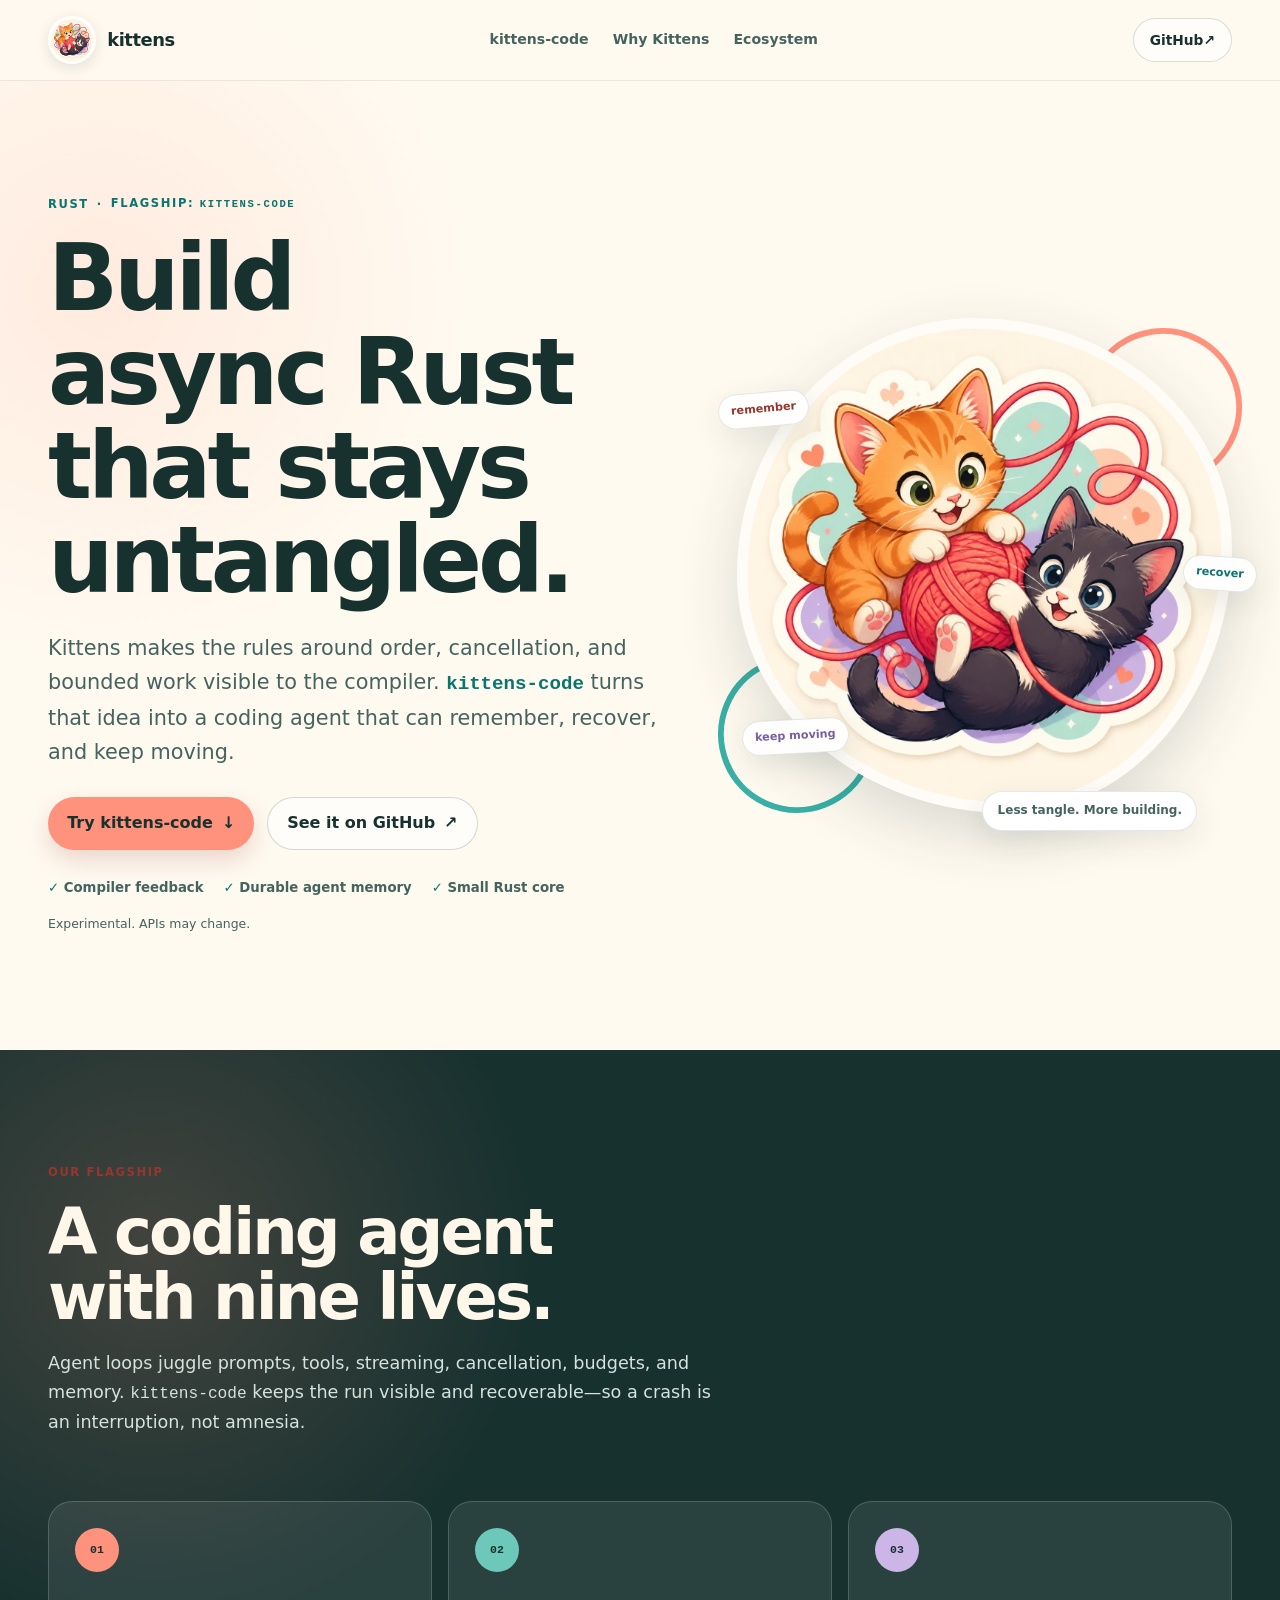
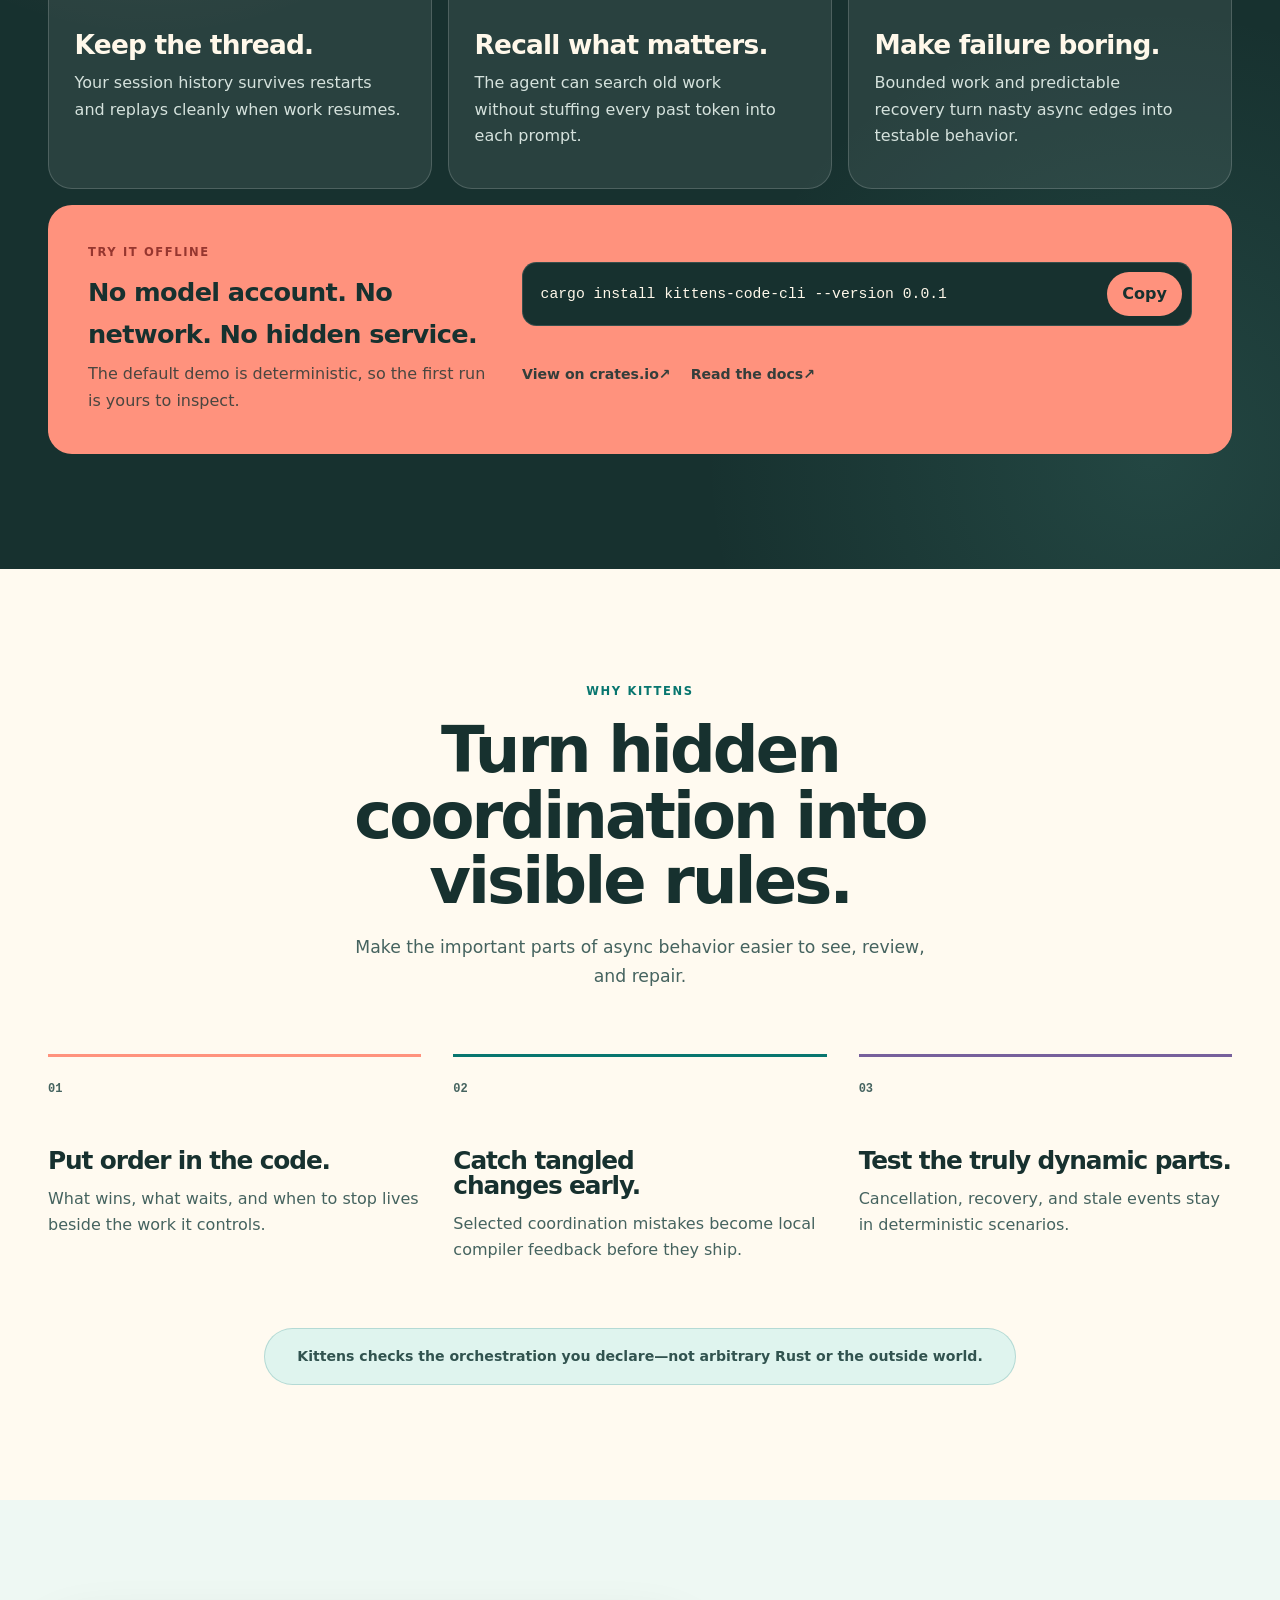
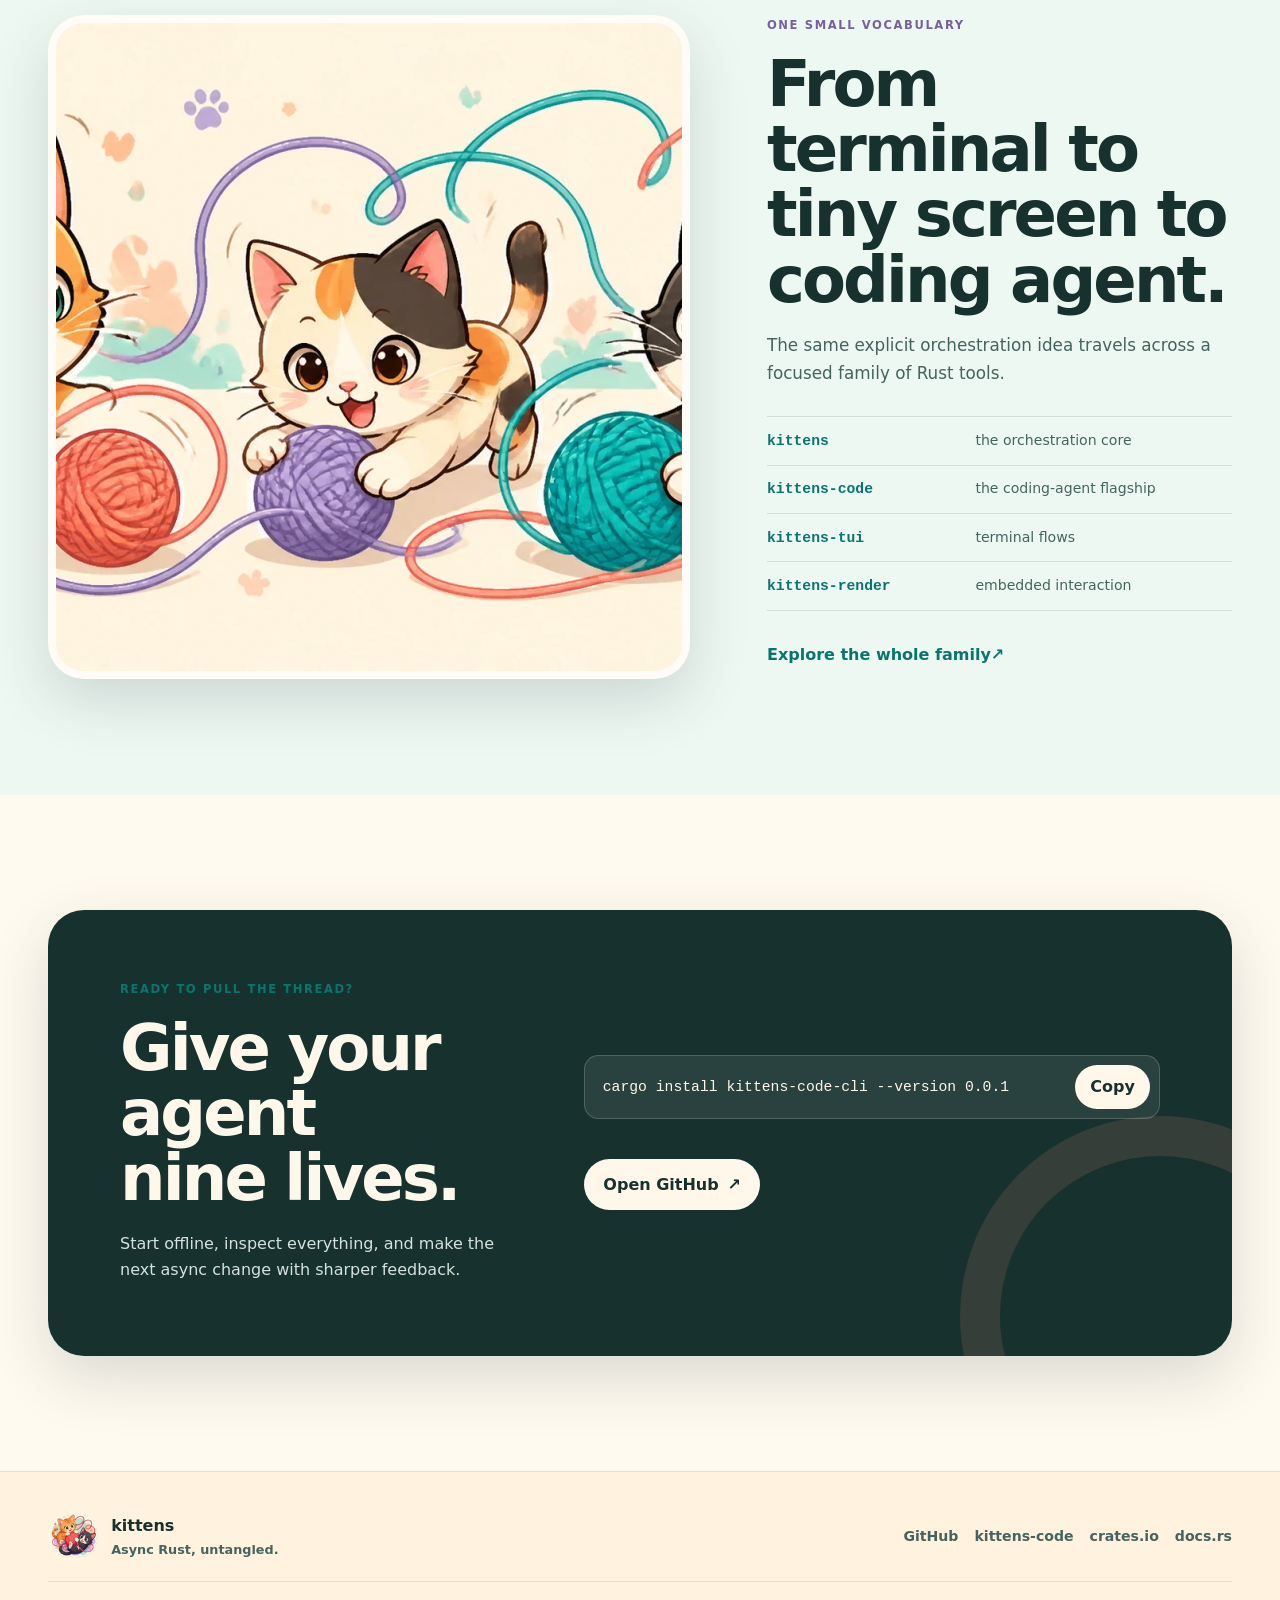
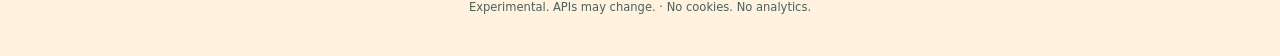
==== commit c555b754: "pages: publish site from 7673edcaa81571424c76b5a892cc355d0f31e890" ====
--- a/index.html
+++ b/index.html
@@ -7,17 +7,17 @@
     <meta name="color-scheme" content="light">
     <meta
       name="description"
-      content="Kittens is an experimental no_std Rust SDK for compiler-checked async orchestration. Meet kittens-code, its flagship coding-agent harness demo."
+      content="Kittens makes async orchestration explicit in Rust. Its flagship, kittens-code, gives coding agents durable memory, bounded work, and predictable recovery."
     >
     <meta name="robots" content="index,follow,max-image-preview:large">
     <link rel="canonical" href="https://gonzih.github.io/kittens-rs/">
 
     <meta property="og:type" content="website">
     <meta property="og:site_name" content="Kittens">
-    <meta property="og:title" content="Kittens + kittens-code — Async orchestration with explicit law">
+    <meta property="og:title" content="Kittens — Async Rust, untangled">
     <meta
       property="og:description"
-      content="Meet kittens-code: the flagship coding-agent harness built around typed effects, durable replay, budgeted recall, and honest boundaries."
+      content="Meet kittens-code: a coding-agent harness with durable memory, bounded work, and predictable recovery."
     >
     <meta property="og:url" content="https://gonzih.github.io/kittens-rs/">
     <meta
@@ -26,13 +26,13 @@
     >
     <meta
       property="og:image:alt"
-      content="Kittens and its flagship kittens-code harness, illustrated with playful kittens and coral yarn"
+      content="Two playful kittens, colorful yarn, and the kittens-code flagship wordmark"
     >
     <meta name="twitter:card" content="summary_large_image">
-    <meta name="twitter:title" content="Kittens + kittens-code — Explicit async orchestration">
+    <meta name="twitter:title" content="Kittens — Async Rust, untangled">
     <meta
       name="twitter:description"
-      content="The flagship coding-agent demo for Kittens: typed wire, sans-IO core, durable transcript, budgeted RLM recall, and an installable CLI."
+      content="Build coding agents that remember their work, recover cleanly, and keep moving."
     >
     <meta
       name="twitter:image"
@@ -52,20 +52,10 @@
     <link rel="stylesheet" href="styles.css">
     <script src="script.js" defer></script>
 
-    <title>Kittens + kittens-code — Compiler-checked async orchestration in Rust</title>
+    <title>Kittens — Async Rust, untangled</title>
   </head>
   <body>
     <a class="skip-link" href="#main-content">Skip to the good stuff</a>
-
-    <div class="release-bar">
-      <div class="release-bar__inner">
-        <span class="release-bar__dot" aria-hidden="true"></span>
-        <span><strong>kittens-code 0.0.1 is live</strong> — our flagship demo, still experimental.</span>
-        <a href="https://github.com/Gonzih/kittens-rs/tree/kc0">
-          Explore the release <span aria-hidden="true">↗</span>
-        </a>
-      </div>
-    </div>
 
     <header class="site-header">
       <nav class="nav shell" aria-label="Primary navigation">
@@ -75,9 +65,8 @@
         </a>
         <div class="nav__links">
           <a href="#kittens-code">kittens-code</a>
-          <a href="#vision">Vision</a>
-          <a href="#stack">Foundation</a>
-          <a href="#evidence">Evidence</a>
+          <a href="#why">Why Kittens</a>
+          <a href="#ecosystem">Ecosystem</a>
         </div>
         <a class="nav__github" href="https://github.com/Gonzih/kittens-rs">
           GitHub <span aria-hidden="true">↗</span>
@@ -91,34 +80,28 @@
           <p class="eyebrow">
             <span>Rust</span>
             <span aria-hidden="true">·</span>
-            <span><code>no_std</code></span>
-            <span aria-hidden="true">·</span>
-            <span>flagship: <code>kittens-code</code></span>
+            <span>Flagship: <code>kittens-code</code></span>
           </p>
-          <h1 id="hero-title">Make async orchestration harder to get wrong.</h1>
+          <h1 id="hero-title">Build async Rust that stays untangled.</h1>
           <p class="hero__lede">
-            Kittens turns selected ordering facts in long-lived Rust systems into compiler
-            inputs—so shutdown order, starvation hazards, bounded work, and source lifecycles
-            are visible before an edit ships. Its flagship demo carries that discipline into a
-            complete coding-agent harness.
-          </p>
-          <p class="hero__qualifier">
-            It is a small orchestration kernel, not a runtime, scheduler, HAL, or sandbox.
-            Handlers stay ordinary Rust. The boundaries stay visible.
+            Kittens makes the rules around order, cancellation, and bounded work visible to the
+            compiler. <code>kittens-code</code> turns that idea into a coding agent that can
+            remember, recover, and keep moving.
           </p>
           <div class="hero__actions">
-            <a class="button button--primary" href="#kittens-code">
-              Meet kittens-code <span aria-hidden="true">↓</span>
+            <a class="button button--primary" href="#start">
+              Try kittens-code <span aria-hidden="true">↓</span>
             </a>
             <a class="button button--secondary" href="https://github.com/Gonzih/kittens-rs">
-              Explore the repo <span aria-hidden="true">↗</span>
-            </a>
-          </div>
-          <ul class="hero__proofs" aria-label="Project properties">
-            <li><span aria-hidden="true">✓</span> Compiler-checked topology</li>
-            <li><span aria-hidden="true">✓</span> Durable, queryable agent state</li>
-            <li><span aria-hidden="true">✓</span> Bare-metal-linkable core</li>
+              See it on GitHub <span aria-hidden="true">↗</span>
+            </a>
+          </div>
+          <ul class="hero__proofs" aria-label="Project highlights">
+            <li><span aria-hidden="true">✓</span> Compiler feedback</li>
+            <li><span aria-hidden="true">✓</span> Durable agent memory</li>
+            <li><span aria-hidden="true">✓</span> Small Rust core</li>
           </ul>
+          <p class="experiment-note">Experimental. APIs may change.</p>
         </div>
 
         <figure class="hero-art">
@@ -130,310 +113,59 @@
               src="assets/kittens-logo.webp"
               width="640"
               height="640"
-              alt="An orange tabby and a tuxedo kitten play together around a coral ball of yarn"
+              alt="An orange tabby and a tuxedo kitten play around a coral ball of yarn"
               fetchpriority="high"
               decoding="async"
             >
           </div>
-          <span class="art-chip art-chip--one">declared order</span>
-          <span class="art-chip art-chip--two">bounded work</span>
-          <span class="art-chip art-chip--three">honest edges</span>
-          <figcaption>Compiler-checked claws. Soft paws.</figcaption>
+          <span class="art-chip art-chip--one">remember</span>
+          <span class="art-chip art-chip--two">recover</span>
+          <span class="art-chip art-chip--three">keep moving</span>
+          <figcaption>Less tangle. More building.</figcaption>
         </figure>
-      </section>
-
-      <section class="promise-strip" aria-label="Kittens in one line">
-        <div class="shell promise-strip__inner">
-          <span>One owner of application state.</span>
-          <span aria-hidden="true">✦</span>
-          <span>Concurrency through declared sources.</span>
-          <span aria-hidden="true">✦</span>
-          <span>Local feedback when topology drifts.</span>
-        </div>
       </section>
 
       <section class="section flagship" id="kittens-code" aria-labelledby="kittens-code-title">
         <div class="shell">
-          <div class="flagship__intro">
-            <div class="flagship__headline">
-              <p class="eyebrow eyebrow--coral">Flagship demo · KC0 · published 0.0.1</p>
-              <h2 id="kittens-code-title">Meet <code>kittens-code</code>, the harness Kittens was built to hold.</h2>
-              <p class="flagship__lede">
-                A coding agent is where streaming, cancellation, tools, persistence, context,
-                budgets, and human input all pull on the same ball of yarn. <code>kittens-code</code>
-                makes those seams explicit: typed operations enter, a sans-IO engine decides,
-                drivers discharge effects, durable events leave.
-              </p>
-              <div class="flagship__actions">
-                <a class="button button--primary" href="#kittens-code-demo">
-                  Run the deterministic demo <span aria-hidden="true">↓</span>
-                </a>
-                <a class="button button--secondary" href="https://github.com/Gonzih/kittens-rs/tree/kc0">
-                  Browse the <code>kc0</code> source <span aria-hidden="true">↗</span>
-                </a>
-              </div>
+          <div class="product-heading">
+            <p class="eyebrow eyebrow--coral">Our flagship</p>
+            <h2 id="kittens-code-title">A coding agent with nine lives.</h2>
+            <p>
+              Agent loops juggle prompts, tools, streaming, cancellation, budgets, and memory.
+              <code>kittens-code</code> keeps the run visible and recoverable—so a crash is an
+              interruption, not amnesia.
+            </p>
+          </div>
+
+          <div class="outcome-grid">
+            <article class="outcome outcome--coral">
+              <span class="outcome__number" aria-hidden="true">01</span>
+              <h3>Keep the thread.</h3>
+              <p>Your session history survives restarts and replays cleanly when work resumes.</p>
+            </article>
+            <article class="outcome outcome--teal">
+              <span class="outcome__number" aria-hidden="true">02</span>
+              <h3>Recall what matters.</h3>
+              <p>The agent can search old work without stuffing every past token into each prompt.</p>
+            </article>
+            <article class="outcome outcome--lavender">
+              <span class="outcome__number" aria-hidden="true">03</span>
+              <h3>Make failure boring.</h3>
+              <p>Bounded work and predictable recovery turn nasty async edges into testable behavior.</p>
+            </article>
+          </div>
+
+          <div class="quickstart">
+            <div class="quickstart__copy">
+              <p class="eyebrow">Try it offline</p>
+              <strong>No model account. No network. No hidden service.</strong>
+              <p>The default demo is deterministic, so the first run is yours to inspect.</p>
             </div>
-
-            <aside class="flagship-boundary" aria-labelledby="flagship-boundary-title">
-              <p class="mini-label">Status boundary</p>
-              <h3 id="flagship-boundary-title">A real release on a separate source branch.</h3>
-              <p>
-                All four crates are published, unyanked experimental evidence releases. Their
-                source lives on <code>kc0</code>, not deployed <code>main</code>. The current Tokio
-                runner proves the core/driver/CLI spine; the full <code>kittens::reactor!</code>
-                driver topology and E1 evaluation rig remain deferred KC0 scope.
-              </p>
-              <p>
-                “Flagship” names product priority—not production stability, an MCU runtime, or
-                closure of every imported SPEC gate.
-              </p>
-              <a href="https://github.com/Gonzih/kittens-rs/blob/kc0/crates/kittens-code-driver-tokio/README.md">
-                Read the driver boundary <span aria-hidden="true">↗</span>
-              </a>
-            </aside>
-          </div>
-
-          <section class="agent-decomposition" aria-labelledby="agent-decomposition-title">
-            <div class="agent-decomposition__copy">
-              <p class="eyebrow eyebrow--teal">One agent, three separable layers</p>
-              <h3 id="agent-decomposition-title">Frontmatter in front. Harness in the middle. Model behind the wire.</h3>
-              <p>
-                The architecture refuses to collapse presentation, orchestration, and cognition
-                into one privileged process. Each layer can move without rewriting the others.
-              </p>
-              <a href="https://github.com/Gonzih/kittens-rs/blob/kc0/docs/kittens-code/FRONTMATTER.md">
-                Read the FRONTMATTER orientation <span aria-hidden="true">↗</span>
-              </a>
-            </div>
-            <ol class="agent-stack" aria-label="The three layers of a complete agent">
-              <li class="agent-stack__cognition">
-                <span class="agent-stack__label">COGNITION</span>
-                <div>
-                  <strong>The model</strong>
-                  <p>Token generation and tool proposals, local or reached over a wire.</p>
-                </div>
-                <code>window in · text/tools out</code>
-              </li>
-              <li class="agent-stack__orchestration">
-                <span class="agent-stack__label">ORCHESTRATION</span>
-                <div>
-                  <strong>kittens-code</strong>
-                  <p>Turn law, effects, replay, context/RLM, budgets, and cancellation.</p>
-                </div>
-                <code>no_std + alloc core</code>
-              </li>
-              <li class="agent-stack__display">
-                <span class="agent-stack__label">DISPLAY</span>
-                <div>
-                  <strong>Frontmatter</strong>
-                  <p><code>kittens-tui</code> in a terminal or <code>kittens-render</code> on a panel.</p>
-                </div>
-                <code>Ops up · Events down</code>
-              </li>
-            </ol>
-          </section>
-
-          <div class="flagship-subhead">
-            <p class="eyebrow eyebrow--lavender">A turn, end to end</p>
-            <h3>Every handoff has a name.</h3>
-          </div>
-          <ol class="turn-flow">
-            <li>
-              <span>01</span>
-              <div>
-                <strong>Accept an Op</strong>
-                <p>The headless CLI reads one JSON object per line and assigns a submission id.</p>
-              </div>
-              <code>Op → Submission</code>
-            </li>
-            <li>
-              <span>02</span>
-              <div>
-                <strong>Decide in core</strong>
-                <p>The synchronous engine consumes a <code>CoreInput</code> and returns one bounded action batch.</p>
-              </div>
-              <code>handle() → Transition</code>
-            </li>
-            <li>
-              <span>03</span>
-              <div>
-                <strong>Persist before authority</strong>
-                <p><code>Commit</code> records enter the sole appender; authoritative events wait for durability.</p>
-              </div>
-              <code>Commit → Persisted</code>
-            </li>
-            <li>
-              <span>04</span>
-              <div>
-                <strong>Discharge effects</strong>
-                <p>The driver owns model calls, transcript pages, filesystem tools, timers, and cancellation.</p>
-              </div>
-              <code>StartEffect ⇄ Finished</code>
-            </li>
-            <li>
-              <span>05</span>
-              <div>
-                <strong>Publish an Event</strong>
-                <p>Committed turn, model, tool, budget, compaction, query, error, and shutdown facts stream out.</p>
-              </div>
-              <code>Event → JSONL</code>
-            </li>
-          </ol>
-
-          <div class="flagship-subhead flagship-subhead--crates">
-            <p class="eyebrow eyebrow--orange">The published family</p>
-            <h3>Four crates. Four boundaries. One demo.</h3>
-          </div>
-          <div class="code-crate-grid">
-            <article class="code-crate code-crate--protocol">
-              <div class="code-crate__topline">
-                <span>01 · WIRE</span>
-                <span>0.0.1</span>
-              </div>
-              <h4><code>kittens-code-protocol</code></h4>
-              <p>Frontend-safe <code>Op</code>, <code>Event</code>, error, policy, config, budget, and identity data.</p>
-              <dl>
-                <div><dt>Enforced by</dt><dd>closed wire shapes, serde, additive evolution</dd></div>
-                <div><dt>Deliberately absent</dt><dd>engine law, IO, endpoints, clocks, UUID dependencies</dd></div>
-              </dl>
-              <div class="link-row">
-                <a href="https://crates.io/crates/kittens-code-protocol">crates.io <span aria-hidden="true">↗</span></a>
-                <a href="https://docs.rs/kittens-code-protocol/0.0.1/kittens_code_protocol/">docs.rs <span aria-hidden="true">↗</span></a>
-                <a href="https://github.com/Gonzih/kittens-rs/tree/kc0/crates/kittens-code-protocol">source <span aria-hidden="true">↗</span></a>
-              </div>
-            </article>
-
-            <article class="code-crate code-crate--core">
-              <div class="code-crate__topline">
-                <span>02 · LAW</span>
-                <span>0.0.1</span>
-              </div>
-              <h4><code>kittens-code-core</code></h4>
-              <p>The <code>no_std + alloc</code> turn machine, context engine, RLM executor, replay, and budget law.</p>
-              <dl>
-                <div><dt>Enforced by</dt><dd>sealed caps, private ledgers, checked integers, deterministic tests</dd></div>
-                <div><dt>Deliberately absent</dt><dd>runtime, IO, clock, entropy, HTTP, filesystem access</dd></div>
-              </dl>
-              <div class="link-row">
-                <a href="https://crates.io/crates/kittens-code-core">crates.io <span aria-hidden="true">↗</span></a>
-                <a href="https://docs.rs/kittens-code-core/0.0.1/kittens_code_core/">docs.rs <span aria-hidden="true">↗</span></a>
-                <a href="https://github.com/Gonzih/kittens-rs/tree/kc0/crates/kittens-code-core">source <span aria-hidden="true">↗</span></a>
-              </div>
-            </article>
-
-            <article class="code-crate code-crate--driver">
-              <div class="code-crate__topline">
-                <span>03 · EFFECTS</span>
-                <span>0.0.1</span>
-              </div>
-              <h4><code>kittens-code-driver-tokio</code></h4>
-              <p>The host for the appender, deterministic and live model clients, filesystem tools, and runner.</p>
-              <dl>
-                <div><dt>Enforced by</dt><dd>one-writer lock, atomic replacement, path checks, fault scenarios</dd></div>
-                <div><dt>Deliberately absent</dt><dd>full reactor macro topology in this evidence release</dd></div>
-              </dl>
-              <div class="link-row">
-                <a href="https://crates.io/crates/kittens-code-driver-tokio">crates.io <span aria-hidden="true">↗</span></a>
-                <a href="https://docs.rs/kittens-code-driver-tokio/0.0.1/kittens_code_driver_tokio/">docs.rs <span aria-hidden="true">↗</span></a>
-                <a href="https://github.com/Gonzih/kittens-rs/tree/kc0/crates/kittens-code-driver-tokio">source <span aria-hidden="true">↗</span></a>
-              </div>
-            </article>
-
-            <article class="code-crate code-crate--cli">
-              <div class="code-crate__topline">
-                <span>04 · COMPOSE</span>
-                <span>0.0.1</span>
-              </div>
-              <h4><code>kittens-code-cli</code></h4>
-              <p>The installable <code>kittens-code</code> binary: JSONL Ops in, flushed Events out, resumable log beside it.</p>
-              <dl>
-                <div><dt>Enforced by</dt><dd>typed decode, monotonic submission ids, drain-on-shutdown tests</dd></div>
-                <div><dt>Deliberately absent</dt><dd>TUI, hidden daemon, account system, hosted model service</dd></div>
-              </dl>
-              <div class="link-row">
-                <a href="https://crates.io/crates/kittens-code-cli">crates.io <span aria-hidden="true">↗</span></a>
-                <a href="https://docs.rs/kittens-code-cli/0.0.1/kittens_code_cli/">docs.rs <span aria-hidden="true">↗</span></a>
-                <a href="https://github.com/Gonzih/kittens-rs/tree/kc0/crates/kittens-code-cli">source <span aria-hidden="true">↗</span></a>
-              </div>
-            </article>
-          </div>
-
-          <div class="flagship-laws">
-            <article>
-              <span class="flagship-laws__mark" aria-hidden="true">↻</span>
-              <h3>Transcript law</h3>
-              <p>
-                One checksummed append-only JSONL log is recovery source, audit trail, and RLM
-                ground truth. Resume replays it; torn tails truncate to the last valid frame;
-                incomplete streams receive persisted crash terminals.
-              </p>
-              <small>Driver protocol + adversarial second-reopen tests</small>
-            </article>
-            <article>
-              <span class="flagship-laws__mark" aria-hidden="true">⌕</span>
-              <h3>Context law</h3>
-              <p>
-                The live window compacts, but records do not disappear. A budgeted continuation
-                can <code>grep</code>, slice, partition, ask sub-models, and return a capped answer
-                through the ordinary <code>recall</code> tool path.
-              </p>
-              <small>Core state machine + typed RLM IR</small>
-            </article>
-            <article>
-              <span class="flagship-laws__mark" aria-hidden="true">≤</span>
-              <h3>Budget law</h3>
-              <p>
-                Model-visible values pass through branded caps; query and aggregate meters stop
-                work at compiled ceilings. Every behavioral counter uses checked or saturating
-                integer math for byte-identical replay.
-              </p>
-              <small>Type system + private admission + property tests</small>
-            </article>
-            <article>
-              <span class="flagship-laws__mark" aria-hidden="true">◇</span>
-              <h3>Effect law</h3>
-              <p>
-                IO cannot sneak into core. Model, store-page, VFS, timer, and sub-model work is
-                correlated by effect id and turn epoch; only an owned, current effect can close
-                a lifecycle.
-              </p>
-              <small>Sans-IO API + exactly-once terminal ledger</small>
-            </article>
-            <article>
-              <span class="flagship-laws__mark" aria-hidden="true">▣</span>
-              <h3>Model law</h3>
-              <p>
-                The default jail is scripted, offline, and deterministic. The optional
-                <code>live</code> feature adds Anthropic-dialect SSE, bounded retry with jitter and
-                <code>Retry-After</code>, cancellation, and a circuit breaker.
-              </p>
-              <small>Default-lean feature boundary + deterministic scenarios</small>
-            </article>
-            <article>
-              <span class="flagship-laws__mark" aria-hidden="true">μ</span>
-              <h3>Portability law</h3>
-              <p>
-                Protocol and core link on <code>thumbv7em-none-eabi</code> and
-                <code>wasm32-unknown-unknown</code>. That proves the center is portable—not that an
-                Embassy/WASI/Web driver or on-silicon agent already exists.
-              </p>
-              <small>Cross-target link gates + dependency-tree discipline</small>
-            </article>
-          </div>
-
-          <div class="flagship-demo" id="kittens-code-demo">
-            <div class="flagship-demo__copy">
-              <p class="eyebrow">Run it without a network</p>
-              <h3>The default model is a deterministic jail.</h3>
-              <p>
-                Install the headless composition root, script one model response, then send
-                newline-delimited Ops. You will get turn and model Events on stdout plus a
-                checksummed session log you can reopen.
-              </p>
-              <div class="install-command install-command--flagship">
+            <div class="quickstart__action">
+              <div class="install-command">
                 <code id="kittens-code-install">cargo install kittens-code-cli --version 0.0.1</code>
                 <button
-                  class="copy-button copy-button--light"
+                  class="copy-button"
                   type="button"
                   data-copy-target="kittens-code-install"
                   aria-describedby="kittens-code-install-status"
@@ -441,517 +173,93 @@
                   Copy
                 </button>
               </div>
-              <p class="copy-status copy-status--light" id="kittens-code-install-status" aria-live="polite"></p>
-              <ul class="flagship-demo__notes">
-                <li>Default backend: <code>jail</code>; no HTTP/TLS dependency or network call.</li>
-                <li>Optional live mode: rebuild with <code>--features live</code> and provide bootstrap-only credentials.</li>
-                <li>CLI args override environment, which overrides documented defaults.</li>
-              </ul>
+              <p class="copy-status" id="kittens-code-install-status" aria-live="polite"></p>
+              <div class="quickstart__links">
+                <a href="https://crates.io/crates/kittens-code-cli">
+                  View on crates.io <span aria-hidden="true">↗</span>
+                </a>
+                <a href="https://docs.rs/kittens-code-cli/0.0.1/kittens_code_cli/">
+                  Read the docs <span aria-hidden="true">↗</span>
+                </a>
+              </div>
             </div>
-
-            <div class="demo-terminal">
-              <div class="demo-terminal__bar">
-                <div class="window-dots" aria-hidden="true"><i></i><i></i><i></i></div>
-                <span>deterministic demo · shell</span>
-                <button
-                  class="copy-button"
-                  type="button"
-                  data-copy-target="kittens-code-demo-script"
-                  aria-describedby="kittens-code-demo-status"
-                >
-                  Copy
-                </button>
-              </div>
-              <pre><code id="kittens-code-demo-script"><span class="tok-comment"># One offline model response.</span>
-<span class="tok-fn">printf</span> <span class="tok-str">'[{"text":"The topology is explicit. The yarn is intact."}]\n'</span> \
-  &gt; kittens-code-scenario.json
-
-<span class="tok-comment"># One turn, then a drained shutdown.</span>
-<span class="tok-fn">printf</span> <span class="tok-str">'%s\n'</span> \
-  <span class="tok-str">'{"op":"user_input","text":"Explain the Kittens architecture."}'</span> \
-  <span class="tok-str">'{"op":"shutdown"}'</span> \
-  | kittens-code --scenario ./kittens-code-scenario.json</code></pre>
-              <p class="copy-status" id="kittens-code-demo-status" aria-live="polite"></p>
-            </div>
-          </div>
-
-          <div class="recall-layout">
-            <div class="recall-layout__copy">
-              <p class="eyebrow eyebrow--teal">Recall, not amnesia</p>
-              <h3>The model can query the transcript it no longer keeps in-window.</h3>
-              <p>
-                The <code>recall</code> tool lowers one tiny, typed, versioned verb language into a
-                suspendable continuation. Store pages and sub-model asks leave as effects; caps
-                and meters remain core law. Compaction removes window copies, never log truth.
-              </p>
-              <ul class="verb-cloud" aria-label="Available RLM verbs">
-                <li><code>grep</code></li>
-                <li><code>slice</code></li>
-                <li><code>head</code></li>
-                <li><code>tail</code></li>
-                <li><code>count</code></li>
-                <li><code>partition</code></li>
-                <li><code>ask</code></li>
-                <li><code>ask-each</code></li>
-                <li><code>final</code></li>
-              </ul>
-            </div>
-            <div class="recall-script">
-              <div class="recall-script__label">recall script · typed lowering</div>
-              <pre><code><span class="tok-fn">grep</span> <span class="tok-str">"store_io|cancelled"</span> --ctx=<span class="tok-num">2</span>
-<span class="tok-fn">partition</span> %<span class="tok-num">1</span> --by=turns --size=<span class="tok-num">8</span>
-<span class="tok-fn">ask-each</span> %<span class="tok-num">2</span> <span class="tok-str">"What failed, and what recovered?"</span>
-<span class="tok-fn">final</span> %<span class="tok-num">3</span></code></pre>
-              <p>Value caps truncate. Aggregate meters stop the query. Full records stay in the log.</p>
-            </div>
-          </div>
-
-          <div class="flagship-evidence">
-            <div class="flagship-evidence__shipped">
-              <p class="mini-label">Published evidence</p>
-              <h3>What 0.0.1 actually carries</h3>
-              <ul>
-                <li>four unyanked crates in dependency order;</li>
-                <li>typed JSONL protocol and installable headless binary;</li>
-                <li>replayable, checksummed, crash-repaired transcript;</li>
-                <li>turn/context/RLM/budget core with branded cap bypasses rejected;</li>
-                <li>offline jail plus optional live Anthropic-dialect client;</li>
-                <li>protocol/core link gates on bare-metal ARM and WebAssembly.</li>
-              </ul>
-            </div>
-            <div class="flagship-evidence__open">
-              <p class="mini-label">Still open</p>
-              <h3>What “flagship” does not erase</h3>
-              <ul>
-                <li>the full <code>kittens::reactor!</code> driver wiring and bounded funnels;</li>
-                <li>the preregistered E1 context-law evaluation and real-endpoint G10 evidence;</li>
-                <li>Embassy, Web, and WASI drivers plus their kernel adapters;</li>
-                <li>on-silicon FRONTMATTER + HARNESS composition;</li>
-                <li>L2 embeddings, swarm mounts, subagents, and stable APIs.</li>
-              </ul>
-            </div>
-          </div>
-
-          <nav class="flagship-library" aria-label="kittens-code evidence library">
-            <div>
-              <p class="eyebrow eyebrow--lavender">Follow every thread</p>
-              <h3>The complete kittens-code evidence library.</h3>
-            </div>
-            <a href="https://github.com/Gonzih/kittens-rs/tree/kc0">
-              <span>Source branch</span><strong><code>kc0</code></strong><i aria-hidden="true">↗</i>
-            </a>
-            <a href="https://github.com/Gonzih/kittens-rs/blob/kc0/docs/kittens-code/SPEC.md">
-              <span>Frozen contract</span><strong>SPEC</strong><i aria-hidden="true">↗</i>
-            </a>
-            <a href="https://github.com/Gonzih/kittens-rs/blob/kc0/docs/kittens-code/RESEARCH.md">
-              <span>Landscape + bets</span><strong>Research synthesis</strong><i aria-hidden="true">↗</i>
-            </a>
-            <a href="https://github.com/Gonzih/kittens-rs/blob/kc0/docs/kittens-code/FRONTMATTER.md">
-              <span>Agent layering</span><strong>FRONTMATTER</strong><i aria-hidden="true">↗</i>
-            </a>
-            <a href="https://github.com/Gonzih/kittens-rs/blob/kc0/CHANGELOG.md#kittens-code-family-001--2026-08-09">
-              <span>0.0.1 evidence</span><strong>Release changelog</strong><i aria-hidden="true">↗</i>
-            </a>
-            <a href="https://github.com/Gonzih/kittens-rs/tree/kc0/docs/kittens-code/research-inputs">
-              <span>21 pinned inputs</span><strong>Research archive</strong><i aria-hidden="true">↗</i>
-            </a>
-          </nav>
-        </div>
-      </section>
-
-      <section class="section coverage" id="vision" aria-labelledby="vision-title">
+          </div>
+        </div>
+      </section>
+
+      <section class="section why" id="why" aria-labelledby="why-title">
         <div class="shell">
-          <div class="section-heading section-heading--split">
-            <div>
-              <p class="eyebrow eyebrow--coral">The vision</p>
-              <h2 id="vision-title">Bring the whole ball of yarn into view.</h2>
-            </div>
-            <p>
-              Async systems fail in different ways. Kittens does not flatten them into one
-              magic percentage. It attacks each class at the strongest honest layer.
-            </p>
-          </div>
-
-          <ol class="layer-list">
-            <li class="layer-card layer-card--coral">
-              <div class="layer-card__number" aria-hidden="true">01</div>
-              <div class="layer-card__body">
-                <p class="layer-card__kind">Structure</p>
-                <h3>Inexpressible</h3>
-                <p>
-                  Safe Rust ownership plus a single-owner reactor make memory races and many
-                  intra-reactor shared-state races unwritable on the supported path.
-                </p>
-              </div>
-              <span class="layer-card__badge">Ordinary Rust</span>
+          <div class="section-heading">
+            <p class="eyebrow eyebrow--teal">Why Kittens</p>
+            <h2 id="why-title">Turn hidden coordination into visible rules.</h2>
+            <p>Make the important parts of async behavior easier to see, review, and repair.</p>
+          </div>
+
+          <ol class="value-grid">
+            <li>
+              <span aria-hidden="true">01</span>
+              <h3>Put order in the code.</h3>
+              <p>What wins, what waits, and when to stop lives beside the work it controls.</p>
             </li>
-            <li class="layer-card layer-card--teal">
-              <div class="layer-card__number" aria-hidden="true">02</div>
-              <div class="layer-card__body">
-                <p class="layer-card__kind">Declarations</p>
-                <h3>Static detection</h3>
-                <p>
-                  The <code>reactor!</code> compiler checks declared priority, shutdown,
-                  starvation, drain, phase, and source-admission relationships.
-                </p>
-              </div>
-              <span class="layer-card__badge">Macro + sealed traits</span>
+            <li>
+              <span aria-hidden="true">02</span>
+              <h3>Catch tangled changes early.</h3>
+              <p>Selected coordination mistakes become local compiler feedback before they ship.</p>
             </li>
-            <li class="layer-card layer-card--lavender">
-              <div class="layer-card__number" aria-hidden="true">03</div>
-              <div class="layer-card__body">
-                <p class="layer-card__kind">Scenarios</p>
-                <h3>Deterministic schedules</h3>
-                <p>
-                  Dynamic protocols—stale acknowledgements, cancellation races, rearming,
-                  and failure recovery—belong in private state machines and adversarial tests.
-                </p>
-              </div>
-              <span class="layer-card__badge">Runtime tests</span>
+            <li>
+              <span aria-hidden="true">03</span>
+              <h3>Test the truly dynamic parts.</h3>
+              <p>Cancellation, recovery, and stale events stay in deterministic scenarios.</p>
             </li>
           </ol>
 
-          <aside class="escape-note" aria-labelledby="escape-title">
-            <div class="escape-note__mark" aria-hidden="true">↳</div>
-            <div>
-              <h3 id="escape-title">Confidence ends where the declared vocabulary ends.</h3>
-              <p>
-                Raw spawns and selection, side channels, handler loops, and cross-task webs are
-                escape surface. Kittens measures and publishes that boundary; it does not hide it.
-              </p>
-            </div>
-            <a href="https://github.com/Gonzih/kittens-rs/blob/main/SPEC.md#21-coverage-thesis-where-race-and-ordering-defects-go">
-              Read the coverage thesis <span aria-hidden="true">↗</span>
-            </a>
-          </aside>
-        </div>
-      </section>
-
-      <section class="section stack" id="stack" aria-labelledby="stack-title">
-        <div class="shell">
-          <div class="section-heading">
-            <p class="eyebrow eyebrow--teal">The foundation on main</p>
-            <h2 id="stack-title">One vocabulary. Three foundation surfaces.</h2>
-            <p>
-              These are the kernel and profiles beneath the flagship direction. Each crate owns
-              a narrow protocol and names the layer that enforces it. None quietly absorbs the
-              rest of your application.
-            </p>
-          </div>
-
-          <div class="crate-grid">
-            <article class="crate-card crate-card--kernel">
-              <div class="crate-card__topline">
-                <span class="crate-card__index">K0</span>
-                <span class="status-pill">0.1.1 · experimental</span>
-              </div>
-              <h3><code>kittens</code></h3>
-              <p class="crate-card__role">The <code>no_std</code> reactor kernel and compiler.</p>
-              <dl class="boundary-list">
-                <div>
-                  <dt>Backed by</dt>
-                  <dd>macro validation, sealed source admission, Rust ownership</dd>
-                </div>
-                <div>
-                  <dt>Does not own</dt>
-                  <dd>the executor, handler interiors, or external event order</dd>
-                </div>
-              </dl>
-              <div class="link-row">
-                <a href="https://crates.io/crates/kittens">crates.io <span aria-hidden="true">↗</span></a>
-                <a href="https://docs.rs/kittens">docs.rs <span aria-hidden="true">↗</span></a>
-                <a href="https://github.com/Gonzih/kittens-rs/blob/main/K0-REPORT.md">evidence <span aria-hidden="true">↗</span></a>
-              </div>
-            </article>
-
-            <article class="crate-card crate-card--tui">
-              <div class="crate-card__topline">
-                <span class="crate-card__index">K1</span>
-                <span class="status-pill">0.1.1 · experimental</span>
-              </div>
-              <h3><code>kittens-tui</code></h3>
-              <p class="crate-card__role">Input isolation, frame acknowledgements, and render gating.</p>
-              <dl class="boundary-list">
-                <div>
-                  <dt>Backed by</dt>
-                  <dd>RAII, exclusive draw permits, private state, deterministic tests</dd>
-                </div>
-                <div>
-                  <dt>Does not own</dt>
-                  <dd>widgets, layout, styling, diffing, or raw output bypasses</dd>
-                </div>
-              </dl>
-              <div class="link-row">
-                <a href="https://crates.io/crates/kittens-tui">crates.io <span aria-hidden="true">↗</span></a>
-                <a href="https://docs.rs/kittens-tui">docs.rs <span aria-hidden="true">↗</span></a>
-                <a href="https://github.com/Gonzih/kittens-rs/blob/main/crates/kittens-tui/SPEC.md">contract <span aria-hidden="true">↗</span></a>
-              </div>
-            </article>
-
-            <article class="crate-card crate-card--render">
-              <div class="crate-card__topline">
-                <span class="crate-card__index">K2R</span>
-                <span class="status-pill">0.1.1 · evidence</span>
-              </div>
-              <h3><code>kittens-render</code></h3>
-              <p class="crate-card__role">Proof-carrying stripe, sweep, demand, and touch protocols.</p>
-              <dl class="boundary-list">
-                <div>
-                  <dt>Backed by</dt>
-                  <dd>move-only witnesses, private state machines, adversarial oracles</dd>
-                </div>
-                <div>
-                  <dt>Does not own</dt>
-                  <dd>display drivers, physical presentation, widgets, or board HIL truth</dd>
-                </div>
-              </dl>
-              <div class="link-row">
-                <a href="https://crates.io/crates/kittens-render">crates.io <span aria-hidden="true">↗</span></a>
-                <a href="https://docs.rs/kittens-render">docs.rs <span aria-hidden="true">↗</span></a>
-                <a href="https://github.com/Gonzih/kittens-rs/blob/main/crates/kittens-render/SPEC.md">contract <span aria-hidden="true">↗</span></a>
-              </div>
-            </article>
-          </div>
-
+          <p class="truth-note">
+            Kittens checks the orchestration you declare—not arbitrary Rust or the outside world.
+          </p>
+        </div>
+      </section>
+
+      <section class="section ecosystem" id="ecosystem" aria-labelledby="ecosystem-title">
+        <div class="shell ecosystem__layout">
           <figure class="banner-art">
             <img
               src="assets/kittens-yarn-banner.webp"
               width="1536"
               height="648"
-              alt="Three animated kittens play together with coral, teal, and lavender balls of yarn"
+              alt="Three playful kittens chase coral, teal, and lavender yarn"
               loading="lazy"
               decoding="async"
             >
-            <figcaption>Different domains. The same declared orchestration law.</figcaption>
           </figure>
-        </div>
-      </section>
-
-      <section class="section code-section" id="reactor" aria-labelledby="reactor-title">
-        <div class="shell code-layout">
-          <div class="code-copy">
-            <p class="eyebrow eyebrow--orange">Familiar Rust, stricter edits</p>
-            <h2 id="reactor-title">The topology sits beside the work.</h2>
+
+          <div class="ecosystem__copy">
+            <p class="eyebrow eyebrow--lavender">One small vocabulary</p>
+            <h2 id="ecosystem-title">From terminal to tiny screen to coding agent.</h2>
             <p>
-              Sources remain persistent. Priority stays lexical. Relationships are attributes
-              an agent can discover, preserve, and repair from local compiler feedback.
+              The same explicit orchestration idea travels across a focused family of Rust tools.
             </p>
-            <ul class="check-list">
-              <li><span aria-hidden="true">01</span> Shutdown is visibly first.</li>
-              <li><span aria-hidden="true">02</span> Readiness and bounded drain are declared.</li>
-              <li><span aria-hidden="true">03</span> An explicit waiver carries its reason.</li>
+            <ul class="family-list">
+              <li><code>kittens</code><span>the orchestration core</span></li>
+              <li><code>kittens-code</code><span>the coding-agent flagship</span></li>
+              <li><code>kittens-tui</code><span>terminal flows</span></li>
+              <li><code>kittens-render</code><span>embedded interaction</span></li>
             </ul>
-            <p class="code-copy__edge">
-              <strong>The honest edge:</strong> a handler can still block, await an unreviewed
-              operation, or write an unchecked loop. The macro checks its declared boundary,
-              not arbitrary Rust inside it.
-            </p>
-          </div>
-
-          <div class="code-window">
-            <div class="code-window__bar">
-              <div class="window-dots" aria-hidden="true"><i></i><i></i><i></i></div>
-              <span>reactor.rs · excerpt</span>
-              <button
-                class="copy-button"
-                type="button"
-                data-copy-target="reactor-code"
-                aria-describedby="copy-status"
-              >
-                Copy
-              </button>
-            </div>
-            <pre><code id="reactor-code"><span class="tok-key">kittens</span>::<span class="tok-fn">reactor!</span> {
-    <span class="tok-key">policy</span> {
-        selection: biased;
-        required_phases: [after_event];
-    }
-
-    <span class="tok-comment">/// Shutdown leads so a ready stream cannot hide teardown.</span>
-    <span class="tok-attr">#[source(stop)]</span>
-    <span class="tok-attr">#[readiness(quiescent)]</span>
-    <span class="tok-attr">#[shutdown]</span>
-    _ = sources.stop =&gt; { <span class="tok-fn">Ok</span>(<span class="tok-num">0</span>) }
-
-    <span class="tok-attr">#[source(events)]</span>
-    <span class="tok-attr">#[readiness(may_remain_ready)]</span>
-    <span class="tok-attr">#[starvation(allowed, reason = "no lower interactive source")]</span>
-    <span class="tok-attr">#[drain(max = 4)]</span>
-    <span class="tok-attr">#[last]</span>
-    event = sources.events =&gt; {
-        <span class="tok-fn">Ok</span>(Control::Continue)
-    }
-
-    <span class="tok-key">after_event</span> {
-        <span class="tok-comment">// Once after a successful service window.</span>
-        <span class="tok-fn">Ok</span>(())
-    }
-}</code></pre>
-            <p class="copy-status" id="copy-status" aria-live="polite"></p>
-          </div>
-        </div>
-      </section>
-
-      <section class="section evidence" id="evidence" aria-labelledby="evidence-title">
-        <div class="shell">
-          <div class="section-heading section-heading--split">
-            <div>
-              <p class="eyebrow eyebrow--lavender">Proof over promises</p>
-              <h2 id="evidence-title">Every claim names its layer.</h2>
-            </div>
-            <p>
-              The project publishes compile failures beside compile-pass escapes, runtime
-              schedules beside non-guarantees, and measurements beside the condition that made
-              them meaningful.
-            </p>
-          </div>
-
-          <div class="enforcement-grid">
-            <article>
-              <span class="enforcement-grid__icon" aria-hidden="true">{ }</span>
-              <h3>Ordinary Rust</h3>
-              <p>Ownership and borrowing enforce local single-consumption and exclusive access.</p>
-              <small>Not credited to the macro.</small>
-            </article>
-            <article>
-              <span class="enforcement-grid__icon" aria-hidden="true">#!</span>
-              <h3>Macro validation</h3>
-              <p>Whole-reactor relationships reject declared topology hazards at compile time.</p>
-              <small>Complete only for declared intent.</small>
-            </article>
-            <article>
-              <span class="enforcement-grid__icon" aria-hidden="true">◇</span>
-              <h3>Sealed admission</h3>
-              <p>Only reviewed persistent source shapes enter repeated kernel arbitration.</p>
-              <small>Adapter truth still needs audit and tests.</small>
-            </article>
-            <article>
-              <span class="enforcement-grid__icon" aria-hidden="true">↻</span>
-              <h3>Private state + tests</h3>
-              <p>Dynamic protocols reject stale or duplicate transitions under scripted faults.</p>
-              <small>Scenario coverage is never infinity.</small>
-            </article>
-          </div>
-
-          <div class="evidence-band">
-            <div class="evidence-band__intro">
-              <p class="eyebrow">K0 evidence snapshot</p>
-              <h3>Small kernel. Large reality fixture. Open review.</h3>
-              <a href="https://github.com/Gonzih/kittens-rs/blob/main/K0-REPORT.md">
-                Inspect conditions and open gates <span aria-hidden="true">↗</span>
-              </a>
-            </div>
-            <dl class="stat-grid">
-              <div>
-                <dt>23</dt>
-                <dd>arms in the Grok-shape compile fixture</dd>
-              </div>
-              <div>
-                <dt>18</dt>
-                <dd>retained K0 compile-fail mutations</dd>
-              </div>
-              <div>
-                <dt>0</dt>
-                <dd>allocator use in the bare-metal kernel gate</dd>
-              </div>
-              <div>
-                <dt>3</dt>
-                <dd>formal K0 gates still reported open</dd>
-              </div>
-            </dl>
-          </div>
-
-          <div class="honest-grid">
-            <div class="honest-grid__yes">
-              <p class="mini-label">Checked on the constrained path</p>
-              <ul>
-                <li>shutdown prefix and terminal shape</li>
-                <li><code>before</code>, cycle, and global <code>last</code></li>
-                <li>starvation relationships and buffered yields</li>
-                <li>literal macro-managed drain bounds</li>
-                <li>phase presence and admitted persistent sources</li>
-              </ul>
-            </div>
-            <div class="honest-grid__no">
-              <p class="mini-label">Not guaranteed</p>
-              <ul>
-                <li>external event arrival order</li>
-                <li>handler termination, latency, or side channels</li>
-                <li>raw runtime calls outside the vocabulary</li>
-                <li>hardware timing or physical presentation</li>
-                <li>formal K0 closure or API stability</li>
-              </ul>
-            </div>
-          </div>
-        </div>
-      </section>
-
-      <section class="section horizons" id="horizons" aria-labelledby="horizons-title">
-        <div class="shell">
-          <div class="section-heading">
-            <p class="eyebrow eyebrow--coral">Direction, clearly labeled</p>
-            <h2 id="horizons-title">From one harness to harnesses that build harnesses.</h2>
-            <p>
-              The ambition is one context-reconstructible orchestration vocabulary across
-              domains—not a bigger runtime and not a pile of invisible conventions.
-            </p>
-          </div>
-
-          <ol class="horizon-list">
-            <li>
-              <span class="horizon-list__step">Now</span>
-              <div>
-                <h3>One harness, visible end to end</h3>
-                <p>
-                  <code>kittens-code</code> makes the agent loop inspectable from JSONL wire to
-                  sans-IO transition, durable effect, budgeted recall, and client Event.
-                </p>
-              </div>
-            </li>
-            <li>
-              <span class="horizon-list__step">Profiles</span>
-              <div>
-                <h3>Component and engine authors</h3>
-                <p>
-                  TUI and rendering protocols move repeated domain races behind ownership,
-                  admission, and deterministic state machines without redefining the kernel.
-                </p>
-              </div>
-            </li>
-            <li>
-              <span class="horizon-list__step">Direction</span>
-              <div>
-                <h3>Meta-harnesses</h3>
-                <p>
-                  Harnesses that generate and supervise other harnesses need one spelling per
-                  operation and machine-readable topology they can emit and verify.
-                </p>
-              </div>
-            </li>
-          </ol>
-
-          <div class="direction-note">
-            <strong>Gated direction, not shipped API:</strong>
-            deterministic schedule exploration, machine-readable topology, broader runtime
-            profiles, and escape-surface measurement graduate only with their named evidence.
+            <a class="text-link" href="https://github.com/Gonzih/kittens-rs">
+              Explore the whole family <span aria-hidden="true">↗</span>
+            </a>
           </div>
         </div>
       </section>
 
       <section class="section start" id="start" aria-labelledby="start-title">
         <div class="shell start-card">
-          <div class="start-card__art" aria-hidden="true">
-            <img src="assets/kittens-logo.webp" width="220" height="220" alt="" loading="lazy">
-          </div>
           <div class="start-card__copy">
-            <p class="eyebrow">Run the flagship</p>
-            <h2 id="start-title">Start with <code>kittens-code</code>.</h2>
-            <p>
-              Install the experimental headless CLI and begin with the deterministic jail: no
-              account, network, or hidden daemon. Then inspect the frozen contract beside every
-              event the harness emits.
-            </p>
-            <div class="install-command">
+            <p class="eyebrow">Ready to pull the thread?</p>
+            <h2 id="start-title">Give your agent nine lives.</h2>
+            <p>Start offline, inspect everything, and make the next async change with sharper feedback.</p>
+          </div>
+          <div class="start-card__action">
+            <div class="install-command install-command--light">
               <code id="install-code">cargo install kittens-code-cli --version 0.0.1</code>
               <button
                 class="copy-button copy-button--light"
@@ -963,18 +271,9 @@
               </button>
             </div>
             <p class="copy-status copy-status--light" id="install-copy-status" aria-live="polite"></p>
-            <div class="start-card__links">
-              <a class="button button--cream" href="https://github.com/Gonzih/kittens-rs/blob/kc0/docs/kittens-code/SPEC.md">
-                Read the kittens-code SPEC <span aria-hidden="true">↗</span>
-              </a>
-              <a class="text-link" href="https://github.com/Gonzih/kittens-rs/tree/kc0/crates/kittens-code-cli">
-                Browse the CLI source <span aria-hidden="true">↗</span>
-              </a>
-            </div>
-            <p class="kernel-path">
-              Building the primitive instead? <code>cargo add kittens</code> and
-              <a href="https://github.com/Gonzih/kittens-rs/blob/main/docs/agent-guide.md">read the lean reactor grammar</a>.
-            </p>
+            <a class="button button--cream" href="https://github.com/Gonzih/kittens-rs">
+              Open GitHub <span aria-hidden="true">↗</span>
+            </a>
           </div>
         </div>
       </section>
@@ -982,25 +281,17 @@
 
     <footer class="site-footer">
       <div class="shell footer-grid">
-        <div class="footer-brand">
-          <img src="assets/kittens-logo.webp" width="56" height="56" alt="">
-          <div>
-            <strong>kittens</strong>
-            <span>Explicit async orchestration with compiler-checked claws and soft paws.</span>
-          </div>
-        </div>
+        <a class="footer-brand" href="#top" aria-label="Back to Kittens home">
+          <img src="assets/kittens-logo.webp" width="52" height="52" alt="" loading="lazy">
+          <span><strong>kittens</strong> Async Rust, untangled.</span>
+        </a>
         <nav class="footer-links" aria-label="Project links">
           <a href="https://github.com/Gonzih/kittens-rs">GitHub</a>
           <a href="https://crates.io/crates/kittens-code-cli">kittens-code</a>
           <a href="https://crates.io/crates/kittens">crates.io</a>
           <a href="https://docs.rs/kittens">docs.rs</a>
-          <a href="https://github.com/Gonzih/kittens-rs/blob/main/SPEC.md">SPEC</a>
         </nav>
-        <p class="footer-meta">
-          MIT or Apache-2.0 · Source
-          <a href="https://github.com/Gonzih/kittens-rs/commit/c48db4325e6ecd0490818ee12d95b13574f6fc9b"><code>c48db432</code></a>
-          · No cookies. No analytics.
-        </p>
+        <p class="footer-meta">Experimental. APIs may change. · No cookies. No analytics.</p>
       </div>
     </footer>
   </body>
--- a/styles.css
+++ b/styles.css
@@ -1,33 +1,27 @@
 :root {
   --paper: #fffaf0;
-  --paper-warm: #fff3de;
-  --paper-cool: #f1faf7;
+  --paper-warm: #fff3df;
   --surface: #ffffff;
-  --ink: #242331;
-  --ink-soft: #5e5968;
-  --ink-faint: #776f7d;
-  --line: #ded3c4;
-  --line-strong: #c9bba9;
-  --coral: #f36f70;
-  --coral-soft: #ffe0d7;
-  --coral-deep: #a72d49;
-  --teal: #087c77;
-  --teal-soft: #d8f3ed;
-  --lavender: #775fa8;
-  --lavender-soft: #ece4f7;
-  --orange: #bd570d;
-  --orange-soft: #ffe2bd;
-  --night: #282633;
-  --night-soft: #373442;
+  --ink: #17312f;
+  --ink-soft: #45635f;
+  --coral: #ff927d;
+  --coral-deep: #96362f;
+  --coral-soft: #ffe3d8;
+  --teal: #08766f;
+  --teal-soft: #dff4ee;
+  --lavender: #77609c;
+  --lavender-soft: #eee5f7;
+  --orange: #d96922;
+  --night: #17312f;
   --night-text: #fff8ea;
-  --night-muted: #d8d0c7;
-  --shadow-sm: 0 8px 22px rgb(53 38 27 / 8%);
-  --shadow-md: 0 22px 60px rgb(58 40 29 / 13%);
-  --radius-sm: 0.8rem;
-  --radius-md: 1.35rem;
-  --radius-lg: 2rem;
+  --line: #d8dfd8;
+  --shadow-sm: 0 10px 30px rgb(23 49 47 / 10%);
+  --shadow-md: 0 22px 60px rgb(23 49 47 / 16%);
+  --radius-sm: 0.9rem;
+  --radius-md: 1.5rem;
+  --radius-lg: 2.25rem;
   --shell: 74rem;
-  --font-sans: ui-sans-serif, -apple-system, BlinkMacSystemFont, "Segoe UI", sans-serif;
+  --font-sans: Inter, ui-sans-serif, system-ui, -apple-system, BlinkMacSystemFont, "Segoe UI", sans-serif;
   --font-mono: "SFMono-Regular", Consolas, "Liberation Mono", monospace;
 }
 
@@ -39,273 +33,195 @@
 
 html {
   scroll-behavior: smooth;
-  scroll-padding-top: 6.5rem;
+  scroll-padding-top: 6rem;
 }
 
 body {
+  min-width: 20rem;
   margin: 0;
   overflow-x: hidden;
-  background: var(--paper);
+  background:
+    radial-gradient(circle at 8% 6%, rgb(255 146 125 / 15%), transparent 23rem),
+    radial-gradient(circle at 94% 34%, rgb(8 118 111 / 10%), transparent 25rem),
+    var(--paper);
   color: var(--ink);
   font-family: var(--font-sans);
   font-size: 1rem;
   line-height: 1.65;
   text-rendering: optimizeLegibility;
-  -webkit-font-smoothing: antialiased;
-}
-
-body::before {
-  position: fixed;
-  z-index: -2;
-  inset: 0;
-  background-image:
-    radial-gradient(circle at 12% 8%, rgb(243 111 112 / 10%), transparent 24rem),
-    radial-gradient(circle at 92% 18%, rgb(8 124 119 / 9%), transparent 27rem),
-    linear-gradient(rgb(79 62 49 / 2%) 1px, transparent 1px),
-    linear-gradient(90deg, rgb(79 62 49 / 2%) 1px, transparent 1px);
-  background-size: auto, auto, 36px 36px, 36px 36px;
-  content: "";
-  pointer-events: none;
 }
 
 img {
   display: block;
   max-width: 100%;
-  height: auto;
 }
 
 a {
   color: inherit;
-  text-decoration-color: rgb(167 45 73 / 45%);
-  text-decoration-thickness: 0.12em;
-  text-underline-offset: 0.18em;
-}
-
-a:hover {
-  text-decoration-color: currentColor;
+  text-decoration-thickness: 0.08em;
+  text-underline-offset: 0.2em;
 }
 
 button,
-a {
-  -webkit-tap-highlight-color: transparent;
-}
-
-button {
+input,
+textarea,
+select {
   font: inherit;
+}
+
+code {
+  font-family: var(--font-mono);
+  font-size: 0.92em;
+}
+
+h1,
+h2,
+h3,
+p,
+figure {
+  margin-top: 0;
+}
+
+h1,
+h2,
+h3 {
+  margin-bottom: 0;
+  font-weight: 790;
+  letter-spacing: -0.045em;
+  line-height: 1.02;
+  text-wrap: balance;
+}
+
+p {
+  text-wrap: pretty;
+}
+
+::selection {
+  background: var(--coral);
+  color: var(--ink);
 }
 
 :focus-visible {
   outline: 3px solid var(--teal);
   outline-offset: 4px;
-}
-
-::selection {
-  background: var(--coral-soft);
-  color: var(--ink);
-}
-
-code {
-  font-family: var(--font-mono);
-  font-size: 0.92em;
-}
-
-h1,
-h2,
-h3,
-p {
-  margin-top: 0;
-}
-
-h1,
-h2,
-h3 {
-  line-height: 1.08;
-  letter-spacing: -0.035em;
-  text-wrap: balance;
-}
-
-h1 {
-  max-width: 12ch;
-  margin-bottom: 1.4rem;
-  font-size: clamp(3rem, 6.4vw, 6.35rem);
-  font-weight: 820;
-}
-
-h2 {
-  margin-bottom: 1.25rem;
-  font-size: clamp(2.25rem, 4vw, 4.35rem);
-  font-weight: 800;
-}
-
-h3 {
-  font-size: 1.35rem;
+  border-radius: 0.25rem;
 }
 
 .shell {
-  width: min(calc(100% - 2.5rem), var(--shell));
+  width: min(calc(100% - 3rem), var(--shell));
   margin-inline: auto;
-}
-
-.section {
-  position: relative;
-  padding-block: clamp(5.5rem, 10vw, 9rem);
-  scroll-margin-top: 6.5rem;
 }
 
 .skip-link {
   position: fixed;
-  z-index: 1000;
+  z-index: 100;
   top: 0.75rem;
   left: 0.75rem;
-  min-height: 44px;
-  padding: 0.65rem 1rem;
-  border: 2px solid var(--ink);
-  border-radius: 0.7rem;
-  background: var(--paper);
-  color: var(--ink);
-  font-weight: 750;
-  transform: translateY(-160%);
+  padding: 0.7rem 1rem;
+  transform: translateY(-180%);
+  border-radius: 999px;
+  background: var(--night);
+  color: var(--night-text);
+  font-weight: 760;
 }
 
 .skip-link:focus {
   transform: translateY(0);
 }
 
-.release-bar {
-  position: relative;
-  z-index: 30;
-  border-bottom: 1px solid rgb(167 45 73 / 18%);
-  background: var(--coral-soft);
-  color: var(--ink);
-  font-size: 0.82rem;
-}
-
-.release-bar__inner {
-  display: flex;
-  align-items: center;
-  justify-content: center;
-  min-height: 2.45rem;
-  gap: 0.55rem;
-  padding: 0.35rem 1rem;
-  text-align: center;
-}
-
-.release-bar__inner a {
-  margin-left: 0.2rem;
-  color: var(--coral-deep);
-  font-weight: 750;
-}
-
-.release-bar__dot {
-  width: 0.5rem;
-  height: 0.5rem;
-  flex: 0 0 auto;
-  border-radius: 999px;
-  background: var(--coral-deep);
-  box-shadow: 0 0 0 4px rgb(167 45 73 / 10%);
-}
-
 .site-header {
   position: sticky;
-  z-index: 25;
+  z-index: 30;
   top: 0;
-  border-bottom: 1px solid rgb(94 72 54 / 11%);
-  background: rgb(255 250 240 / 90%);
-  backdrop-filter: blur(18px) saturate(1.25);
+  border-bottom: 1px solid rgb(23 49 47 / 9%);
+  background: rgb(255 250 240 / 88%);
+  backdrop-filter: blur(18px);
 }
 
 .nav {
   display: grid;
-  grid-template-columns: 1fr auto 1fr;
-  align-items: center;
-  min-height: 4.7rem;
-  gap: 1.25rem;
-}
-
-.brand {
+  grid-template-columns: auto 1fr auto;
+  align-items: center;
+  min-height: 5rem;
+  gap: 2rem;
+}
+
+.brand,
+.footer-brand {
   display: inline-flex;
   align-items: center;
-  justify-self: start;
-  min-height: 48px;
   gap: 0.7rem;
   color: var(--ink);
-  font-size: 1.15rem;
-  font-weight: 840;
-  letter-spacing: -0.035em;
+  font-weight: 820;
   text-decoration: none;
 }
 
 .brand img {
   width: 48px;
   height: 48px;
+  border: 3px solid rgb(255 255 255 / 76%);
   border-radius: 50%;
-  object-fit: cover;
+  box-shadow: 0 4px 14px rgb(23 49 47 / 12%);
+}
+
+.brand span {
+  font-size: 1.12rem;
+  letter-spacing: -0.025em;
 }
 
 .nav__links {
   display: flex;
-  align-items: center;
   justify-content: center;
-  gap: clamp(0.3rem, 1.4vw, 1.35rem);
+  gap: 1.5rem;
 }
 
 .nav__links a,
+.footer-links a,
+.quickstart__links a {
+  display: inline-flex;
+  align-items: center;
+  min-height: 44px;
+  color: var(--ink-soft);
+  font-size: 0.88rem;
+  font-weight: 720;
+  text-decoration: none;
+}
+
+.nav__links a:hover,
+.footer-links a:hover,
+.quickstart__links a:hover,
+.text-link:hover {
+  color: var(--teal);
+}
+
 .nav__github {
   display: inline-flex;
   align-items: center;
+  justify-content: center;
   min-height: 44px;
-  padding-inline: 0.65rem;
-  border-radius: 0.65rem;
-  color: var(--ink-soft);
-  font-size: 0.91rem;
-  font-weight: 700;
+  padding: 0.55rem 1rem;
+  border: 1px solid rgb(23 49 47 / 16%);
+  border-radius: 999px;
+  background: rgb(255 255 255 / 58%);
+  font-size: 0.86rem;
+  font-weight: 780;
   text-decoration: none;
 }
 
-.nav__links a:hover {
-  background: var(--paper-warm);
-  color: var(--ink);
-}
-
-.nav__github {
-  justify-self: end;
-  gap: 0.4rem;
-  padding-inline: 1rem;
-  border: 1px solid var(--line-strong);
-  background: var(--surface);
-  color: var(--ink);
-  box-shadow: var(--shadow-sm);
-}
-
-.nav__github:hover {
-  border-color: var(--ink);
-}
-
-.hero {
-  position: relative;
-  display: grid;
-  grid-template-columns: minmax(0, 1.08fr) minmax(21rem, 0.92fr);
-  align-items: center;
-  min-height: min(53rem, calc(100svh - 7rem));
-  gap: clamp(2rem, 7vw, 6.5rem);
-  padding-block: clamp(4.5rem, 8vw, 7.75rem);
-}
-
-.hero__copy {
-  position: relative;
-  z-index: 3;
+.section {
+  padding-block: clamp(5rem, 9vw, 8rem);
 }
 
 .eyebrow {
   display: flex;
   align-items: center;
-  flex-wrap: wrap;
-  gap: 0.45rem;
-  margin-bottom: 1rem;
-  color: var(--ink-soft);
-  font-size: 0.76rem;
-  font-weight: 820;
-  letter-spacing: 0.13em;
+  gap: 0.5rem;
+  margin-bottom: 1.2rem;
+  color: var(--teal);
+  font-size: 0.72rem;
+  font-weight: 840;
+  letter-spacing: 0.14em;
+  line-height: 1.3;
   text-transform: uppercase;
 }
 
@@ -321,1696 +237,547 @@
   color: var(--lavender);
 }
 
-.eyebrow--orange {
-  color: var(--orange);
+.button,
+.copy-button {
+  display: inline-flex;
+  align-items: center;
+  justify-content: center;
+  min-height: 44px;
+  border: 0;
+  border-radius: 999px;
+  font-weight: 790;
+  text-decoration: none;
+  cursor: pointer;
+}
+
+.button {
+  gap: 0.55rem;
+  padding: 0.78rem 1.2rem;
+}
+
+.button--primary {
+  background: var(--coral);
+  color: var(--ink);
+  box-shadow: 0 10px 24px rgb(150 54 47 / 19%);
+}
+
+.button--secondary {
+  border: 1px solid rgb(23 49 47 / 18%);
+  background: rgb(255 255 255 / 58%);
+  color: var(--ink);
+}
+
+.button--cream {
+  background: var(--night-text);
+  color: var(--ink);
+}
+
+.hero {
+  display: grid;
+  grid-template-columns: minmax(0, 1.04fr) minmax(21rem, 0.84fr);
+  align-items: center;
+  min-height: calc(100svh - 5rem);
+  gap: clamp(2rem, 6vw, 6rem);
+  padding-block: clamp(4.5rem, 9vw, 8rem);
+}
+
+.hero__copy {
+  max-width: 44rem;
+}
+
+.hero h1 {
+  max-width: 11ch;
+  margin-bottom: 1.5rem;
+  font-size: clamp(3.5rem, 7.2vw, 6.7rem);
 }
 
 .hero__lede {
-  max-width: 41rem;
-  margin-bottom: 1rem;
-  color: var(--ink);
-  font-size: clamp(1.15rem, 1.7vw, 1.43rem);
-  line-height: 1.55;
-}
-
-.hero__qualifier {
-  max-width: 39rem;
-  margin-bottom: 1.9rem;
+  max-width: 40rem;
+  margin-bottom: 1.7rem;
   color: var(--ink-soft);
-  font-size: 0.98rem;
+  font-size: clamp(1.08rem, 1.7vw, 1.3rem);
+  line-height: 1.65;
+}
+
+.hero__lede code {
+  color: var(--teal);
+  font-weight: 760;
 }
 
 .hero__actions {
   display: flex;
-  align-items: center;
   flex-wrap: wrap;
-  gap: 0.85rem;
-}
-
-.button {
-  display: inline-flex;
-  align-items: center;
-  justify-content: center;
-  min-height: 48px;
-  gap: 0.55rem;
-  padding: 0.78rem 1.2rem;
-  border: 1px solid transparent;
-  border-radius: 0.85rem;
-  font-size: 0.95rem;
-  font-weight: 780;
-  text-decoration: none;
-  box-shadow: var(--shadow-sm);
-}
-
-.button--primary {
-  background: var(--ink);
-  color: var(--paper);
-}
-
-.button--primary:hover {
-  background: #111019;
-}
-
-.button--secondary {
-  border-color: var(--line-strong);
-  background: var(--surface);
-  color: var(--ink);
-}
-
-.button--secondary:hover {
-  border-color: var(--coral-deep);
-  background: var(--coral-soft);
-}
-
-.button--cream {
-  background: var(--paper);
-  color: var(--ink);
-}
-
-.button--cream:hover {
-  background: var(--coral-soft);
+  gap: 0.8rem;
+  margin-bottom: 1.65rem;
 }
 
 .hero__proofs {
   display: flex;
-  align-items: center;
   flex-wrap: wrap;
-  gap: 0.75rem 1.15rem;
-  margin: 1.55rem 0 0;
+  gap: 0.7rem 1.25rem;
+  margin: 0 0 1rem;
   padding: 0;
   color: var(--ink-soft);
-  font-size: 0.82rem;
-  font-weight: 680;
+  font-size: 0.83rem;
+  font-weight: 690;
   list-style: none;
 }
 
-.hero__proofs li {
-  display: flex;
-  align-items: center;
-  gap: 0.38rem;
-}
-
 .hero__proofs span {
-  display: grid;
-  width: 1.2rem;
-  height: 1.2rem;
-  place-items: center;
-  border-radius: 50%;
-  background: var(--teal-soft);
   color: var(--teal);
-  font-size: 0.72rem;
+}
+
+.experiment-note {
+  margin: 0;
+  color: var(--ink-soft);
+  font-size: 0.78rem;
 }
 
 .hero-art {
   position: relative;
-  z-index: 1;
-  display: grid;
-  align-items: center;
-  justify-items: center;
   width: min(100%, 34rem);
   margin: 0 auto;
+  isolation: isolate;
+}
+
+.hero-art__halo {
+  position: absolute;
+  z-index: -2;
+  inset: 8%;
+  border-radius: 50%;
+  background:
+    radial-gradient(circle at 32% 28%, var(--coral-soft), transparent 36%),
+    radial-gradient(circle at 68% 64%, var(--teal-soft), transparent 40%),
+    var(--lavender-soft);
+  filter: blur(2px);
 }
 
 .hero-art__frame {
-  position: relative;
-  z-index: 2;
   overflow: hidden;
-  width: min(100%, 31rem);
-  border: 1px solid rgb(128 98 72 / 18%);
-  border-radius: 42% 58% 51% 49% / 53% 43% 57% 47%;
-  background: #fff5e4;
+  border: 0.72rem solid rgb(255 255 255 / 76%);
+  border-radius: 48% 52% 45% 55% / 52% 46% 54% 48%;
+  background: var(--paper-warm);
   box-shadow: var(--shadow-md);
-}
-
-.hero-art__frame::after {
-  position: absolute;
-  inset: 0;
-  border: 0.65rem solid rgb(255 255 255 / 54%);
-  border-radius: inherit;
-  content: "";
-  pointer-events: none;
 }
 
 .hero-art__frame img {
   width: 100%;
-}
-
-.hero-art__halo {
+  height: auto;
+}
+
+.hero-art figcaption {
+  position: absolute;
+  right: 7%;
+  bottom: -1.1rem;
+  padding: 0.55rem 0.9rem;
+  border: 1px solid rgb(23 49 47 / 11%);
+  border-radius: 999px;
+  background: var(--surface);
+  box-shadow: var(--shadow-sm);
+  color: var(--ink-soft);
+  font-size: 0.75rem;
+  font-weight: 760;
+}
+
+.yarn-loop {
   position: absolute;
   z-index: -1;
-  width: 112%;
+  width: 32%;
   aspect-ratio: 1;
+  border: 0.42rem solid;
   border-radius: 50%;
-  background:
-    radial-gradient(circle at 30% 26%, var(--coral-soft) 0 13%, transparent 14%),
-    radial-gradient(circle at 72% 35%, var(--teal-soft) 0 15%, transparent 16%),
-    radial-gradient(circle at 48% 76%, var(--lavender-soft) 0 17%, transparent 18%);
-  filter: blur(2px);
-  opacity: 0.82;
-}
-
-.hero-art figcaption {
-  z-index: 4;
-  margin-top: 1.15rem;
-  color: var(--ink-soft);
-  font-size: 0.82rem;
-  font-weight: 720;
-  letter-spacing: 0.025em;
-}
-
-.yarn-loop {
-  position: absolute;
-  z-index: 1;
-  width: 68%;
-  height: 31%;
-  border: 4px solid;
-  border-radius: 50%;
-  pointer-events: none;
 }
 
 .yarn-loop--coral {
-  top: 8%;
-  right: -6%;
+  top: 2%;
+  right: -2%;
   border-color: var(--coral);
-  transform: rotate(28deg);
+  transform: rotate(27deg);
 }
 
 .yarn-loop--teal {
-  bottom: 11%;
-  left: -8%;
-  border-color: var(--teal);
-  transform: rotate(-27deg);
+  bottom: 0;
+  left: -4%;
+  border-color: #39afa5;
+  transform: rotate(-22deg);
 }
 
 .art-chip {
   position: absolute;
-  z-index: 5;
-  padding: 0.48rem 0.72rem;
-  border: 1px solid var(--line);
+  padding: 0.45rem 0.75rem;
+  border: 1px solid rgb(23 49 47 / 12%);
   border-radius: 999px;
-  background: rgb(255 255 255 / 92%);
-  color: var(--ink);
-  font-family: var(--font-mono);
-  font-size: 0.68rem;
-  font-weight: 700;
+  background: rgb(255 255 255 / 90%);
   box-shadow: var(--shadow-sm);
-  backdrop-filter: blur(8px);
+  font-size: 0.7rem;
+  font-weight: 790;
 }
 
 .art-chip--one {
   top: 15%;
   left: -4%;
+  color: var(--coral-deep);
+  transform: rotate(-5deg);
 }
 
 .art-chip--two {
-  top: 52%;
+  top: 48%;
   right: -5%;
+  color: var(--teal);
+  transform: rotate(4deg);
 }
 
 .art-chip--three {
   bottom: 12%;
-  left: 3%;
-}
-
-.promise-strip {
+  left: 1%;
+  color: var(--lavender);
+  transform: rotate(-3deg);
+}
+
+.flagship {
   position: relative;
   overflow: hidden;
-  border-block: 1px solid var(--line);
-  background: var(--surface);
-}
-
-.promise-strip::before,
-.promise-strip::after {
-  position: absolute;
-  top: 50%;
-  width: 8rem;
-  height: 8rem;
-  border: 3px solid var(--coral);
-  border-radius: 50%;
-  content: "";
-  opacity: 0.2;
-  pointer-events: none;
-}
-
-.promise-strip::before {
-  left: -6rem;
-}
-
-.promise-strip::after {
-  right: -6rem;
-  border-color: var(--teal);
-}
-
-.promise-strip__inner {
-  display: flex;
-  align-items: center;
-  justify-content: center;
-  flex-wrap: wrap;
-  min-height: 4.3rem;
-  gap: 0.75rem 1.15rem;
-  padding-block: 0.8rem;
-  color: var(--ink-soft);
-  font-size: 0.85rem;
-  font-weight: 700;
-  text-align: center;
-}
-
-.promise-strip__inner span:nth-child(even) {
-  color: var(--coral-deep);
-}
-
-.flagship {
-  overflow: hidden;
-  border-bottom: 1px solid rgb(167 45 73 / 14%);
-  background:
-    radial-gradient(circle at 8% 4%, rgb(243 111 112 / 12%), transparent 24rem),
-    radial-gradient(circle at 96% 16%, rgb(8 124 119 / 10%), transparent 28rem),
-    linear-gradient(180deg, var(--paper-warm), var(--paper) 22rem);
+  background: var(--night);
+  color: var(--night-text);
 }
 
 .flagship::before {
   position: absolute;
-  top: 13rem;
-  right: -13rem;
-  width: 30rem;
-  height: 13rem;
-  border: 4px solid rgb(119 95 168 / 16%);
-  border-radius: 50%;
+  inset: 0;
+  background:
+    radial-gradient(circle at 12% 18%, rgb(255 146 125 / 19%), transparent 24rem),
+    radial-gradient(circle at 90% 90%, rgb(108 200 184 / 14%), transparent 28rem);
   content: "";
   pointer-events: none;
-  transform: rotate(-18deg);
-}
-
-.flagship__intro {
+}
+
+.flagship .shell {
   position: relative;
-  display: grid;
-  grid-template-columns: minmax(0, 1.2fr) minmax(19rem, 0.8fr);
-  align-items: end;
-  gap: clamp(2rem, 6vw, 5rem);
-}
-
-.flagship__headline h2 {
-  max-width: 17ch;
-  margin-bottom: 1.4rem;
-}
-
-.flagship__headline h2 code,
-.start-card h2 code {
-  font-size: 0.78em;
-  letter-spacing: -0.055em;
-}
-
-.flagship__lede {
-  max-width: 47rem;
-  margin-bottom: 1.8rem;
-  color: var(--ink-soft);
-  font-size: clamp(1.05rem, 1.65vw, 1.25rem);
-}
-
-.flagship__actions {
-  display: flex;
-  align-items: center;
-  flex-wrap: wrap;
-  gap: 0.75rem;
-}
-
-.flagship-boundary {
-  position: relative;
-  padding: 1.55rem;
-  overflow: hidden;
-  border: 1px solid rgb(255 255 255 / 14%);
-  border-radius: var(--radius-md);
-  background: var(--night);
-  color: var(--night-text);
-  box-shadow: var(--shadow-md);
-}
-
-.flagship-boundary::after {
-  position: absolute;
-  right: -4.5rem;
-  bottom: -4.5rem;
-  width: 10rem;
-  height: 10rem;
-  border: 1.7rem solid rgb(243 111 112 / 12%);
-  border-radius: 50%;
-  content: "";
-}
-
-.flagship-boundary .mini-label {
-  color: #ffaaa0;
-}
-
-.flagship-boundary h3 {
-  max-width: 18ch;
-  margin-bottom: 0.8rem;
-  color: var(--night-text);
-  font-size: 1.5rem;
-}
-
-.flagship-boundary p:not(.mini-label) {
-  color: var(--night-muted);
-  font-size: 0.88rem;
-}
-
-.flagship-boundary a {
-  position: relative;
-  z-index: 1;
-  display: inline-flex;
-  align-items: center;
-  min-height: 44px;
-  color: #80ded0;
-  font-size: 0.8rem;
-  font-weight: 780;
-}
-
-.agent-decomposition {
-  display: grid;
-  grid-template-columns: minmax(16rem, 0.72fr) minmax(0, 1.28fr);
-  align-items: center;
-  gap: clamp(2rem, 6vw, 5rem);
-  margin-top: clamp(5rem, 10vw, 8rem);
-  padding: clamp(1.4rem, 4vw, 2.5rem);
-  border: 1px solid var(--line);
-  border-radius: var(--radius-lg);
-  background: rgb(255 255 255 / 72%);
-  box-shadow: var(--shadow-sm);
-}
-
-.agent-decomposition__copy h3 {
-  margin-bottom: 0.9rem;
-  font-size: clamp(1.7rem, 3vw, 2.5rem);
-}
-
-.agent-decomposition__copy > p:not(.eyebrow) {
-  color: var(--ink-soft);
-}
-
-.agent-decomposition__copy > a {
-  display: inline-flex;
-  align-items: center;
-  min-height: 44px;
-  color: var(--teal);
-  font-size: 0.82rem;
-  font-weight: 780;
-}
-
-.agent-stack {
-  position: relative;
-  display: grid;
-  gap: 0.7rem;
-  margin: 0;
-  padding: 0;
-  list-style: none;
-}
-
-.agent-stack::before {
-  position: absolute;
-  z-index: 0;
-  top: 3rem;
-  bottom: 3rem;
-  left: 1.55rem;
-  width: 2px;
-  background: linear-gradient(var(--lavender), var(--coral), var(--teal));
-  content: "";
-}
-
-.agent-stack li {
-  position: relative;
-  z-index: 1;
-  display: grid;
-  grid-template-columns: 7.8rem minmax(0, 1fr) auto;
-  align-items: center;
-  gap: 1rem;
-  min-height: 7.5rem;
-  padding: 1rem 1.15rem;
-  border: 1px solid var(--line);
-  border-left: 4px solid;
-  border-radius: var(--radius-sm);
-  background: var(--surface);
-  box-shadow: var(--shadow-sm);
-}
-
-.agent-stack__cognition {
-  border-left-color: var(--lavender) !important;
-}
-
-.agent-stack__orchestration {
-  border-left-color: var(--coral) !important;
-}
-
-.agent-stack__display {
-  border-left-color: var(--teal) !important;
-}
-
-.agent-stack__label {
-  color: var(--ink-faint);
-  font-family: var(--font-mono);
-  font-size: 0.66rem;
-  font-weight: 820;
-  letter-spacing: 0.1em;
-}
-
-.agent-stack strong {
-  display: block;
-  margin-bottom: 0.25rem;
-  font-size: 1.03rem;
-}
-
-.agent-stack p {
-  margin: 0;
-  color: var(--ink-soft);
-  font-size: 0.8rem;
-}
-
-.agent-stack li > code {
-  padding: 0.38rem 0.55rem;
-  border-radius: 0.5rem;
-  background: var(--paper-warm);
-  color: var(--coral-deep);
-  font-size: 0.64rem;
-  font-weight: 760;
-  white-space: nowrap;
-}
-
-.flagship-subhead {
+}
+
+.product-heading,
+.section-heading {
   max-width: 48rem;
-  margin: clamp(5rem, 10vw, 8rem) 0 2rem;
-}
-
-.flagship-subhead h3 {
+  margin-bottom: clamp(2.5rem, 5vw, 4.5rem);
+}
+
+.product-heading h2,
+.section-heading h2,
+.ecosystem__copy h2,
+.start-card h2 {
+  margin-bottom: 1.2rem;
+  font-size: clamp(2.5rem, 5vw, 4.8rem);
+}
+
+.product-heading > p:not(.eyebrow) {
+  max-width: 43rem;
   margin-bottom: 0;
-  font-size: clamp(2rem, 4vw, 3.5rem);
-}
-
-.turn-flow {
-  display: grid;
-  grid-template-columns: repeat(5, minmax(0, 1fr));
-  gap: 0.75rem;
-  margin: 0;
-  padding: 0;
-  list-style: none;
-}
-
-.turn-flow li {
-  display: flex;
-  min-height: 18.5rem;
-  flex-direction: column;
-  padding: 1.2rem;
-  border: 1px solid var(--line);
-  border-radius: var(--radius-md);
-  background: var(--surface);
-  box-shadow: var(--shadow-sm);
-}
-
-.turn-flow li > span {
-  margin-bottom: auto;
-  color: var(--coral-deep);
-  font-family: var(--font-mono);
-  font-size: 0.7rem;
-  font-weight: 820;
-}
-
-.turn-flow strong {
-  display: block;
-  margin-bottom: 0.4rem;
-}
-
-.turn-flow p {
-  margin-bottom: 1rem;
-  color: var(--ink-soft);
-  font-size: 0.8rem;
-}
-
-.turn-flow li > code {
-  align-self: flex-start;
-  padding: 0.32rem 0.5rem;
-  border-radius: 0.45rem;
-  background: var(--teal-soft);
-  color: var(--teal);
-  font-size: 0.63rem;
-  font-weight: 760;
-}
-
-.flagship-subhead--crates {
-  margin-bottom: 2.4rem;
-}
-
-.code-crate-grid {
-  display: grid;
-  grid-template-columns: repeat(2, minmax(0, 1fr));
-  gap: 1rem;
-}
-
-.code-crate {
-  position: relative;
-  display: flex;
-  min-height: 28rem;
-  flex-direction: column;
-  padding: 1.5rem;
-  overflow: hidden;
-  border: 1px solid var(--line);
-  border-top: 5px solid;
-  border-radius: var(--radius-md);
-  background: var(--surface);
-  box-shadow: var(--shadow-sm);
-}
-
-.code-crate--protocol {
-  border-top-color: var(--lavender);
-}
-
-.code-crate--core {
-  border-top-color: var(--coral);
-}
-
-.code-crate--driver {
-  border-top-color: var(--teal);
-}
-
-.code-crate--cli {
-  border-top-color: var(--orange);
-}
-
-.code-crate__topline {
-  display: flex;
-  align-items: center;
-  justify-content: space-between;
-  margin-bottom: 3rem;
-  color: var(--ink-faint);
-  font-family: var(--font-mono);
-  font-size: 0.66rem;
-  font-weight: 820;
-  letter-spacing: 0.08em;
-}
-
-.code-crate__topline span:last-child {
-  padding: 0.28rem 0.5rem;
-  border: 1px solid var(--line);
-  border-radius: 999px;
-  background: var(--paper);
-  letter-spacing: 0;
-}
-
-.code-crate h4 {
-  margin: 0 0 0.75rem;
-  overflow-wrap: anywhere;
-  font-size: clamp(1.3rem, 2.3vw, 1.85rem);
-  line-height: 1.15;
-  letter-spacing: -0.035em;
-}
-
-.code-crate > p {
-  max-width: 37rem;
-  min-height: 4.8rem;
-  color: var(--ink-soft);
-}
-
-.code-crate dl {
-  margin: 0;
-}
-
-.code-crate dl > div {
-  display: grid;
-  grid-template-columns: 8.5rem minmax(0, 1fr);
-  gap: 0.8rem;
-  padding-block: 0.75rem;
-  border-top: 1px solid var(--line);
-}
-
-.code-crate dt {
-  color: var(--ink-faint);
-  font-size: 0.66rem;
-  font-weight: 820;
-  letter-spacing: 0.08em;
-  text-transform: uppercase;
-}
-
-.code-crate dd {
-  margin: 0;
-  color: var(--ink-soft);
-  font-size: 0.78rem;
-}
-
-.code-crate .link-row {
-  margin-top: auto;
-}
-
-.flagship-laws {
+  color: #d5e2dd;
+  font-size: 1.1rem;
+}
+
+.outcome-grid {
   display: grid;
   grid-template-columns: repeat(3, minmax(0, 1fr));
   gap: 1rem;
-  margin-top: clamp(4rem, 8vw, 6rem);
-}
-
-.flagship-laws article {
+  margin-bottom: 1rem;
+}
+
+.outcome {
+  min-height: 18rem;
+  padding: 1.6rem;
+  border: 1px solid rgb(255 255 255 / 17%);
+  border-radius: var(--radius-md);
+  background: rgb(255 255 255 / 8%);
+}
+
+.outcome__number {
+  display: inline-flex;
+  align-items: center;
+  justify-content: center;
+  width: 2.8rem;
+  height: 2.8rem;
+  margin-bottom: 3.7rem;
+  border-radius: 50%;
+  color: var(--ink);
+  font-family: var(--font-mono);
+  font-size: 0.72rem;
+  font-weight: 820;
+}
+
+.outcome--coral .outcome__number {
+  background: var(--coral);
+}
+
+.outcome--teal .outcome__number {
+  background: #6cc8b8;
+}
+
+.outcome--lavender .outcome__number {
+  background: #cbb6e7;
+}
+
+.outcome h3 {
+  margin-bottom: 0.75rem;
+  font-size: 1.65rem;
+  letter-spacing: -0.03em;
+}
+
+.outcome p {
+  margin-bottom: 0;
+  color: #d5e2dd;
+}
+
+.quickstart {
+  display: grid;
+  grid-template-columns: minmax(0, 0.75fr) minmax(25rem, 1.25fr);
+  align-items: center;
+  gap: 2rem;
+  padding: clamp(1.5rem, 4vw, 2.5rem);
+  border-radius: var(--radius-md);
+  background: var(--coral);
+  color: var(--ink);
+}
+
+.quickstart__copy .eyebrow {
+  margin-bottom: 0.7rem;
+  color: var(--coral-deep);
+}
+
+.quickstart__copy strong {
+  display: block;
+  margin-bottom: 0.35rem;
+  font-size: clamp(1.2rem, 2vw, 1.6rem);
+  letter-spacing: -0.025em;
+}
+
+.quickstart__copy p:last-child {
+  margin-bottom: 0;
+  color: #4a4640;
+}
+
+.quickstart__action {
+  min-width: 0;
+}
+
+.install-command {
+  display: grid;
+  grid-template-columns: minmax(0, 1fr) auto;
+  align-items: center;
+  min-height: 4rem;
+  overflow: hidden;
+  border: 1px solid rgb(255 255 255 / 14%);
+  border-radius: var(--radius-sm);
+  background: var(--night);
+  color: var(--night-text);
+}
+
+.install-command code {
+  min-width: 0;
+  overflow-x: auto;
+  padding: 1rem 1.1rem;
+  white-space: nowrap;
+  scrollbar-width: thin;
+}
+
+.copy-button {
+  min-width: 4.7rem;
+  margin-right: 0.55rem;
+  padding: 0.55rem 0.85rem;
+  background: var(--coral);
+  color: var(--ink);
+}
+
+.copy-button--light {
+  background: var(--night-text);
+  color: var(--ink);
+}
+
+.copy-status {
+  min-height: 1.3rem;
+  margin: 0.4rem 0 0;
+  font-size: 0.74rem;
+}
+
+.copy-status--light {
+  color: #d5e2dd;
+}
+
+.quickstart__links {
   display: flex;
-  min-height: 23rem;
-  flex-direction: column;
-  padding: 1.35rem;
-  border: 1px solid var(--line);
-  border-radius: var(--radius-md);
-  background: rgb(255 255 255 / 74%);
-}
-
-.flagship-laws__mark {
+  flex-wrap: wrap;
+  gap: 0.25rem 1.25rem;
+}
+
+.quickstart__links a {
+  color: #343e3b;
+}
+
+.why {
+  background: var(--paper);
+}
+
+.section-heading {
+  margin-inline: auto;
+  text-align: center;
+}
+
+.section-heading .eyebrow {
+  justify-content: center;
+}
+
+.section-heading > p:last-child {
+  max-width: 36rem;
+  margin: 1rem auto 0;
+  color: var(--ink-soft);
+  font-size: 1.08rem;
+}
+
+.value-grid {
   display: grid;
-  width: 3rem;
-  height: 3rem;
-  place-items: center;
-  margin-bottom: auto;
-  border-radius: 0.85rem;
-  background: var(--coral-soft);
-  color: var(--coral-deep);
+  grid-template-columns: repeat(3, minmax(0, 1fr));
+  gap: 2rem;
+  margin: 0;
+  padding: 0;
+  counter-reset: value;
+  list-style: none;
+}
+
+.value-grid li {
+  padding-top: 1.4rem;
+  border-top: 3px solid var(--line);
+}
+
+.value-grid li:nth-child(1) {
+  border-color: var(--coral);
+}
+
+.value-grid li:nth-child(2) {
+  border-color: var(--teal);
+}
+
+.value-grid li:nth-child(3) {
+  border-color: var(--lavender);
+}
+
+.value-grid li > span {
+  display: block;
+  margin-bottom: 3rem;
+  color: var(--ink-soft);
   font-family: var(--font-mono);
-  font-size: 1rem;
-  font-weight: 820;
-}
-
-.flagship-laws article:nth-child(3n + 2) .flagship-laws__mark {
+  font-size: 0.75rem;
+  font-weight: 780;
+}
+
+.value-grid h3 {
+  margin-bottom: 0.8rem;
+  font-size: 1.55rem;
+}
+
+.value-grid p {
+  margin-bottom: 0;
+  color: var(--ink-soft);
+}
+
+.truth-note {
+  max-width: 47rem;
+  margin: 4rem auto 0;
+  padding: 1rem 1.25rem;
+  border: 1px solid rgb(8 118 111 / 20%);
+  border-radius: 999px;
   background: var(--teal-soft);
+  color: #31534f;
+  font-size: 0.88rem;
+  font-weight: 690;
+  text-align: center;
+}
+
+.ecosystem {
+  background: #eef8f3;
+}
+
+.ecosystem__layout {
+  display: grid;
+  grid-template-columns: minmax(0, 1.16fr) minmax(20rem, 0.84fr);
+  align-items: center;
+  gap: clamp(2rem, 6vw, 5rem);
+}
+
+.banner-art {
+  overflow: hidden;
+  margin: 0;
+  border: 0.55rem solid rgb(255 255 255 / 72%);
+  border-radius: var(--radius-lg);
+  background: var(--paper-warm);
+  box-shadow: var(--shadow-md);
+}
+
+.banner-art img {
+  width: 100%;
+  min-height: 24rem;
+  object-fit: cover;
+  object-position: center;
+}
+
+.ecosystem__copy h2 {
+  max-width: 11ch;
+}
+
+.ecosystem__copy > p:not(.eyebrow) {
+  margin-bottom: 1.8rem;
+  color: var(--ink-soft);
+  font-size: 1.05rem;
+}
+
+.family-list {
+  margin: 0 0 1.4rem;
+  padding: 0;
+  border-top: 1px solid rgb(23 49 47 / 13%);
+  list-style: none;
+}
+
+.family-list li {
+  display: grid;
+  grid-template-columns: minmax(8.5rem, 0.75fr) 1fr;
+  gap: 1rem;
+  padding-block: 0.72rem;
+  border-bottom: 1px solid rgb(23 49 47 / 13%);
+}
+
+.family-list code {
   color: var(--teal);
-}
-
-.flagship-laws article:nth-child(3n) .flagship-laws__mark {
-  background: var(--lavender-soft);
-  color: var(--lavender);
-}
-
-.flagship-laws h3 {
-  margin: 1.4rem 0 0.6rem;
-  font-size: 1.25rem;
-}
-
-.flagship-laws p {
+  font-weight: 790;
+}
+
+.family-list span {
   color: var(--ink-soft);
-  font-size: 0.86rem;
-}
-
-.flagship-laws small {
-  margin-top: auto;
-  padding-top: 0.9rem;
-  border-top: 1px solid var(--line);
-  color: var(--ink-faint);
-  font-size: 0.68rem;
-  font-weight: 700;
-}
-
-.flagship-demo {
+  font-size: 0.88rem;
+}
+
+.text-link {
+  display: inline-flex;
+  align-items: center;
+  min-height: 44px;
+  color: var(--teal);
+  font-weight: 770;
+  text-decoration: none;
+}
+
+.start {
+  background: var(--paper);
+}
+
+.start-card {
+  position: relative;
   display: grid;
-  grid-template-columns: minmax(17rem, 0.82fr) minmax(0, 1.18fr);
-  align-items: center;
-  gap: clamp(2rem, 6vw, 5rem);
-  margin-top: clamp(5rem, 10vw, 8rem);
-  padding: clamp(1.5rem, 5vw, 3.5rem);
+  grid-template-columns: minmax(0, 0.82fr) minmax(26rem, 1.18fr);
+  align-items: center;
+  gap: clamp(2rem, 5vw, 5rem);
+  overflow: hidden;
+  padding: clamp(2rem, 6vw, 4.5rem);
   border-radius: var(--radius-lg);
   background: var(--night);
   color: var(--night-text);
-  box-shadow: var(--shadow-md);
-  scroll-margin-top: 6.5rem;
-}
-
-.flagship-demo__copy h3 {
-  margin-bottom: 0.9rem;
-  color: var(--night-text);
-  font-size: clamp(1.8rem, 3vw, 2.7rem);
-}
-
-.flagship-demo__copy > p:not(.eyebrow, .copy-status) {
-  color: var(--night-muted);
-}
-
-.install-command--flagship {
-  max-width: none;
-  background: var(--coral);
-  color: var(--ink);
-}
-
-.install-command--flagship code {
-  overflow-wrap: anywhere;
-}
-
-.flagship-demo__notes {
-  display: grid;
-  gap: 0.55rem;
-  margin: 0.5rem 0 0;
-  padding-left: 1.15rem;
-  color: var(--night-muted);
-  font-size: 0.76rem;
-}
-
-.demo-terminal {
-  min-width: 0;
-  overflow: hidden;
-  border: 1px solid rgb(255 255 255 / 14%);
-  border-radius: var(--radius-md);
-  background: #181720;
-  box-shadow: 0 28px 70px rgb(0 0 0 / 25%);
-}
-
-.demo-terminal__bar {
-  display: grid;
-  grid-template-columns: 1fr auto 1fr;
-  align-items: center;
-  min-height: 3.3rem;
-  padding: 0.45rem 0.65rem 0.45rem 1rem;
-  border-bottom: 1px solid rgb(255 255 255 / 10%);
-  background: var(--night-soft);
-  color: var(--night-muted);
-  font-family: var(--font-mono);
-  font-size: 0.66rem;
-}
-
-.demo-terminal pre,
-.recall-script pre {
-  margin: 0;
-  padding: 1.4rem;
-  overflow: auto;
-  color: #f8f1e6;
-  font-family: var(--font-mono);
-  font-size: clamp(0.68rem, 1.08vw, 0.8rem);
-  line-height: 1.72;
-  tab-size: 2;
-}
-
-.demo-terminal code,
-.recall-script code {
-  font-size: inherit;
-}
-
-.tok-str {
-  color: #e8c886;
-}
-
-.recall-layout {
-  display: grid;
-  grid-template-columns: minmax(17rem, 0.8fr) minmax(0, 1.2fr);
-  align-items: center;
-  gap: clamp(2rem, 6vw, 5rem);
-  margin-top: clamp(5rem, 10vw, 8rem);
-  padding: clamp(1.5rem, 5vw, 3.5rem);
-  border: 1px solid rgb(8 124 119 / 22%);
-  border-radius: var(--radius-lg);
-  background: var(--teal-soft);
-}
-
-.recall-layout__copy h3 {
-  margin-bottom: 0.9rem;
-  font-size: clamp(1.8rem, 3vw, 2.7rem);
-}
-
-.recall-layout__copy > p:not(.eyebrow) {
-  color: #365c58;
-}
-
-.verb-cloud {
-  display: flex;
-  flex-wrap: wrap;
-  gap: 0.45rem;
-  margin: 0;
-  padding: 0;
-  list-style: none;
-}
-
-.verb-cloud code {
-  padding: 0.35rem 0.55rem;
-  border: 1px solid rgb(8 124 119 / 28%);
-  border-radius: 999px;
-  background: rgb(255 255 255 / 55%);
-  color: var(--teal);
-  font-size: 0.7rem;
-  font-weight: 760;
-}
-
-.recall-script {
-  min-width: 0;
-  overflow: hidden;
-  border: 1px solid rgb(255 255 255 / 14%);
-  border-radius: var(--radius-md);
-  background: var(--night);
-  box-shadow: var(--shadow-md);
-}
-
-.recall-script__label {
-  padding: 1rem 1.4rem;
-  border-bottom: 1px solid rgb(255 255 255 / 10%);
-  color: var(--night-muted);
-  font-family: var(--font-mono);
-  font-size: 0.68rem;
-}
-
-.recall-script > p {
-  margin: 0;
-  padding: 0.9rem 1.4rem 1.2rem;
-  border-top: 1px solid rgb(255 255 255 / 10%);
-  color: var(--night-muted);
-  font-size: 0.73rem;
-}
-
-.flagship-evidence {
-  display: grid;
-  grid-template-columns: repeat(2, minmax(0, 1fr));
-  gap: 1rem;
-  margin-top: clamp(4rem, 8vw, 6rem);
-}
-
-.flagship-evidence > div {
-  padding: clamp(1.4rem, 4vw, 2.2rem);
-  border: 1px solid;
-  border-radius: var(--radius-md);
-}
-
-.flagship-evidence__shipped {
-  border-color: rgb(8 124 119 / 32%) !important;
-  background: var(--teal-soft);
-}
-
-.flagship-evidence__open {
-  border-color: rgb(167 45 73 / 26%) !important;
-  background: var(--coral-soft);
-}
-
-.flagship-evidence h3 {
-  margin-bottom: 1rem;
-  font-size: clamp(1.45rem, 2.5vw, 2rem);
-}
-
-.flagship-evidence ul {
-  display: grid;
-  gap: 0.55rem;
-  margin: 0;
-  padding-left: 1.15rem;
-  color: var(--ink-soft);
-  font-size: 0.84rem;
-}
-
-.flagship-library {
-  display: grid;
-  grid-template-columns: repeat(3, minmax(0, 1fr));
-  gap: 0.75rem;
-  margin-top: clamp(4rem, 8vw, 6rem);
-}
-
-.flagship-library > div {
-  grid-column: 1 / -1;
-  margin-bottom: 1rem;
-}
-
-.flagship-library h3 {
-  margin: 0;
-  font-size: clamp(1.8rem, 3.5vw, 3rem);
-}
-
-.flagship-library > a {
-  position: relative;
-  display: grid;
-  min-height: 8.5rem;
-  align-content: end;
-  padding: 1.1rem 3rem 1.1rem 1.1rem;
-  border: 1px solid var(--line);
-  border-radius: var(--radius-sm);
-  background: var(--surface);
-  text-decoration: none;
-  box-shadow: var(--shadow-sm);
-}
-
-.flagship-library > a span {
-  color: var(--ink-faint);
-  font-size: 0.68rem;
-  font-weight: 750;
-}
-
-.flagship-library > a strong {
-  overflow-wrap: anywhere;
-  font-size: 0.95rem;
-}
-
-.flagship-library > a i {
-  position: absolute;
-  top: 1rem;
-  right: 1rem;
-  color: var(--teal);
-  font-style: normal;
-}
-
-.kernel-path {
-  margin: 1.2rem 0 0 !important;
-  font-size: 0.8rem;
-}
-
-.kernel-path a {
-  font-weight: 760;
-}
-
-.section-heading {
-  max-width: 50rem;
-  margin-bottom: clamp(2.7rem, 6vw, 4.5rem);
-}
-
-.section-heading > p:last-child,
-.section-heading--split > p {
-  max-width: 41rem;
-  margin-bottom: 0;
-  color: var(--ink-soft);
-  font-size: 1.08rem;
-}
-
-.section-heading--split {
-  display: grid;
-  grid-template-columns: minmax(0, 1.15fr) minmax(19rem, 0.85fr);
-  align-items: end;
-  max-width: none;
-  gap: 3rem;
-}
-
-.section-heading--split h2 {
-  margin-bottom: 0;
-}
-
-.layer-list {
-  display: grid;
-  grid-template-columns: repeat(3, minmax(0, 1fr));
-  gap: 1rem;
-  margin: 0;
-  padding: 0;
-  list-style: none;
-}
-
-.layer-card {
-  position: relative;
-  display: flex;
-  min-height: 25rem;
-  flex-direction: column;
-  padding: 1.4rem;
-  overflow: hidden;
-  border: 1px solid var(--line);
-  border-radius: var(--radius-md);
-  background: var(--surface);
-  box-shadow: var(--shadow-sm);
-}
-
-.layer-card::before {
-  position: absolute;
-  width: 12rem;
-  height: 12rem;
-  right: -5rem;
-  bottom: -5rem;
-  border: 2px solid currentColor;
-  border-radius: 50%;
-  content: "";
-  opacity: 0.14;
-}
-
-.layer-card--coral {
-  color: var(--coral-deep);
-}
-
-.layer-card--teal {
-  color: var(--teal);
-}
-
-.layer-card--lavender {
-  color: var(--lavender);
-}
-
-.layer-card__number {
-  margin-bottom: auto;
-  font-family: var(--font-mono);
-  font-size: 0.8rem;
-  font-weight: 800;
-}
-
-.layer-card__kind {
-  margin-bottom: 0.5rem;
-  font-size: 0.72rem;
-  font-weight: 800;
-  letter-spacing: 0.11em;
-  text-transform: uppercase;
-}
-
-.layer-card h3 {
-  margin-bottom: 0.7rem;
-  color: var(--ink);
-  font-size: clamp(1.65rem, 2.3vw, 2.25rem);
-}
-
-.layer-card__body > p:last-child {
-  margin-bottom: 1.5rem;
-  color: var(--ink-soft);
-}
-
-.layer-card__badge {
-  align-self: flex-start;
-  padding: 0.38rem 0.62rem;
-  border: 1px solid currentColor;
-  border-radius: 999px;
-  font-size: 0.7rem;
-  font-weight: 780;
-}
-
-.escape-note {
-  display: grid;
-  grid-template-columns: auto minmax(0, 1fr) auto;
-  align-items: center;
-  gap: 1.3rem;
-  margin-top: 1rem;
-  padding: 1.35rem 1.5rem;
-  border: 1px solid var(--line-strong);
-  border-radius: var(--radius-md);
-  background: var(--paper-warm);
-}
-
-.escape-note__mark {
-  display: grid;
-  width: 2.8rem;
-  height: 2.8rem;
-  place-items: center;
-  border-radius: 50%;
-  background: var(--coral-soft);
-  color: var(--coral-deep);
-  font-size: 1.3rem;
-}
-
-.escape-note h3 {
-  margin-bottom: 0.35rem;
-  font-size: 1.05rem;
-  letter-spacing: -0.02em;
-}
-
-.escape-note p {
-  margin: 0;
-  color: var(--ink-soft);
-  font-size: 0.9rem;
-}
-
-.escape-note > a {
-  color: var(--coral-deep);
-  font-size: 0.82rem;
-  font-weight: 780;
-  white-space: nowrap;
-}
-
-.stack {
-  border-block: 1px solid rgb(8 124 119 / 14%);
-  background: var(--paper-cool);
-}
-
-.crate-grid {
-  display: grid;
-  grid-template-columns: repeat(3, minmax(0, 1fr));
-  gap: 1rem;
-}
-
-.crate-card {
-  position: relative;
-  display: flex;
-  min-height: 32rem;
-  flex-direction: column;
-  padding: 1.6rem;
-  overflow: hidden;
-  border: 1px solid var(--line);
-  border-radius: var(--radius-md);
-  background: var(--surface);
-  box-shadow: var(--shadow-sm);
-}
-
-.crate-card::after {
-  position: absolute;
-  right: -3.5rem;
-  bottom: -4rem;
-  width: 10rem;
-  height: 10rem;
-  border: 2.5rem solid;
-  border-radius: 50%;
-  content: "";
-  opacity: 0.08;
-}
-
-.crate-card--kernel::after {
-  color: var(--coral);
-}
-
-.crate-card--tui::after {
-  color: var(--teal);
-}
-
-.crate-card--render::after {
-  color: var(--lavender);
-}
-
-.crate-card__topline {
-  display: flex;
-  align-items: center;
-  justify-content: space-between;
-  gap: 0.8rem;
-  margin-bottom: 3.5rem;
-}
-
-.crate-card__index {
-  display: grid;
-  min-width: 2.6rem;
-  min-height: 2.6rem;
-  place-items: center;
-  padding-inline: 0.55rem;
-  border-radius: 0.7rem;
-  background: var(--night);
-  color: var(--night-text);
-  font-family: var(--font-mono);
-  font-size: 0.72rem;
-  font-weight: 800;
-}
-
-.status-pill {
-  padding: 0.3rem 0.55rem;
-  border: 1px solid var(--line);
-  border-radius: 999px;
-  background: var(--paper);
-  color: var(--ink-soft);
-  font-size: 0.66rem;
-  font-weight: 780;
-  letter-spacing: 0.025em;
-}
-
-.crate-card h3 {
-  margin-bottom: 0.7rem;
-  font-size: clamp(1.45rem, 2vw, 1.9rem);
-}
-
-.crate-card__role {
-  min-height: 4.9rem;
-  margin-bottom: 1.25rem;
-  color: var(--ink-soft);
-}
-
-.boundary-list {
-  margin: 0;
-}
-
-.boundary-list > div {
-  padding-block: 0.9rem;
-  border-top: 1px solid var(--line);
-}
-
-.boundary-list dt {
-  margin-bottom: 0.25rem;
-  color: var(--ink-faint);
-  font-size: 0.7rem;
-  font-weight: 820;
-  letter-spacing: 0.1em;
-  text-transform: uppercase;
-}
-
-.boundary-list dd {
-  margin: 0;
-  color: var(--ink-soft);
-  font-size: 0.84rem;
-}
-
-.link-row {
-  position: relative;
-  z-index: 1;
-  display: flex;
-  flex-wrap: wrap;
-  gap: 0.7rem 1rem;
-  margin-top: auto;
-  padding-top: 1.35rem;
-}
-
-.link-row a {
-  color: var(--teal);
-  font-size: 0.78rem;
-  font-weight: 780;
-}
-
-.banner-art {
-  position: relative;
-  margin: clamp(3rem, 6vw, 5rem) 0 0;
-  overflow: hidden;
-  border: 1px solid var(--line);
-  border-radius: var(--radius-lg);
-  background: var(--paper);
-  box-shadow: var(--shadow-md);
-}
-
-.banner-art img {
-  width: 100%;
-}
-
-.banner-art figcaption {
-  position: absolute;
-  right: 1rem;
-  bottom: 1rem;
-  max-width: calc(100% - 2rem);
-  padding: 0.55rem 0.8rem;
-  border: 1px solid rgb(255 255 255 / 55%);
-  border-radius: 0.7rem;
-  background: rgb(40 38 51 / 88%);
-  color: var(--night-text);
-  font-size: 0.76rem;
-  font-weight: 720;
-  backdrop-filter: blur(10px);
-}
-
-.code-section {
-  overflow: hidden;
-  background: var(--night);
-  color: var(--night-text);
-}
-
-.code-section::before {
-  position: absolute;
-  inset: 0;
-  background:
-    radial-gradient(circle at 5% 90%, rgb(243 111 112 / 14%), transparent 25rem),
-    radial-gradient(circle at 95% 8%, rgb(8 124 119 / 13%), transparent 27rem);
-  content: "";
-  pointer-events: none;
-}
-
-.code-layout {
-  position: relative;
-  display: grid;
-  grid-template-columns: minmax(19rem, 0.72fr) minmax(0, 1.28fr);
-  align-items: center;
-  gap: clamp(2.5rem, 7vw, 6rem);
-}
-
-.code-copy h2 {
-  color: var(--night-text);
-}
-
-.code-copy > p:not(.eyebrow, .code-copy__edge) {
-  color: var(--night-muted);
-  font-size: 1.05rem;
-}
-
-.check-list {
-  display: grid;
-  gap: 0.7rem;
-  margin: 1.7rem 0;
-  padding: 0;
-  list-style: none;
-}
-
-.check-list li {
-  display: flex;
-  align-items: baseline;
-  gap: 0.8rem;
-  color: var(--night-text);
-  font-size: 0.9rem;
-  font-weight: 680;
-}
-
-.check-list span {
-  color: #ff9d92;
-  font-family: var(--font-mono);
-  font-size: 0.68rem;
-}
-
-.code-copy__edge {
-  margin-bottom: 0;
-  padding: 1rem 1.1rem;
-  border-left: 3px solid var(--coral);
-  border-radius: 0 0.8rem 0.8rem 0;
-  background: rgb(255 255 255 / 6%);
-  color: var(--night-muted);
-  font-size: 0.84rem;
-}
-
-.code-copy__edge strong {
-  color: var(--night-text);
-}
-
-.code-window {
-  min-width: 0;
-  overflow: hidden;
-  border: 1px solid rgb(255 255 255 / 14%);
-  border-radius: var(--radius-md);
-  background: #1b1a24;
-  box-shadow: 0 28px 80px rgb(0 0 0 / 28%);
-}
-
-.code-window__bar {
-  display: grid;
-  grid-template-columns: 1fr auto 1fr;
-  align-items: center;
-  min-height: 3.3rem;
-  padding: 0.45rem 0.65rem 0.45rem 1rem;
-  border-bottom: 1px solid rgb(255 255 255 / 10%);
-  background: var(--night-soft);
-  color: var(--night-muted);
-  font-family: var(--font-mono);
-  font-size: 0.68rem;
-}
-
-.window-dots {
-  display: flex;
-  gap: 0.38rem;
-}
-
-.window-dots i {
-  width: 0.62rem;
-  height: 0.62rem;
-  border-radius: 50%;
-  background: var(--coral);
-}
-
-.window-dots i:nth-child(2) {
-  background: #edbb67;
-}
-
-.window-dots i:nth-child(3) {
-  background: #62bca8;
-}
-
-.copy-button {
-  justify-self: end;
-  min-width: 4.25rem;
-  min-height: 44px;
-  padding: 0.45rem 0.75rem;
-  border: 1px solid rgb(255 255 255 / 18%);
-  border-radius: 0.65rem;
-  background: rgb(255 255 255 / 8%);
-  color: var(--night-text);
-  font-family: var(--font-sans);
-  font-size: 0.73rem;
-  font-weight: 760;
-  cursor: pointer;
-}
-
-.copy-button:hover {
-  border-color: var(--coral);
-  background: rgb(243 111 112 / 16%);
-}
-
-.copy-button--light {
-  border-color: rgb(36 35 49 / 30%);
-  background: rgb(255 255 255 / 45%);
-  color: var(--ink);
-}
-
-.copy-button--light:hover {
-  border-color: var(--ink);
-  background: var(--surface);
-}
-
-.code-window pre {
-  max-height: 38rem;
-  margin: 0;
-  padding: 1.5rem;
-  overflow: auto;
-  color: #f8f1e6;
-  font-family: var(--font-mono);
-  font-size: clamp(0.72rem, 1.12vw, 0.84rem);
-  line-height: 1.72;
-  tab-size: 4;
-}
-
-.code-window code {
-  font-size: inherit;
-}
-
-.tok-key,
-.tok-attr {
-  color: #f68f91;
-}
-
-.tok-fn {
-  color: #74d1c4;
-}
-
-.tok-comment {
-  color: #b6ae9f;
-  font-style: italic;
-}
-
-.tok-num {
-  color: #c7a9ef;
-}
-
-.copy-status {
-  min-height: 1.5rem;
-  margin: 0;
-  padding: 0 1rem 0.35rem;
-  color: #74d1c4;
-  font-size: 0.72rem;
-  text-align: right;
-}
-
-.copy-status--light {
-  color: var(--night-text);
-}
-
-.enforcement-grid {
-  display: grid;
-  grid-template-columns: repeat(4, minmax(0, 1fr));
-  gap: 1rem;
-}
-
-.enforcement-grid article {
-  display: flex;
-  min-height: 20rem;
-  flex-direction: column;
-  padding: 1.35rem;
-  border: 1px solid var(--line);
-  border-radius: var(--radius-md);
-  background: var(--surface);
-}
-
-.enforcement-grid__icon {
-  display: grid;
-  width: 3rem;
-  height: 3rem;
-  place-items: center;
-  margin-bottom: auto;
-  border-radius: 0.85rem;
-  background: var(--paper-warm);
-  color: var(--coral-deep);
-  font-family: var(--font-mono);
-  font-size: 0.9rem;
-  font-weight: 820;
-}
-
-.enforcement-grid article:nth-child(2) .enforcement-grid__icon {
-  background: var(--coral-soft);
-}
-
-.enforcement-grid article:nth-child(3) .enforcement-grid__icon {
-  background: var(--teal-soft);
-  color: var(--teal);
-}
-
-.enforcement-grid article:nth-child(4) .enforcement-grid__icon {
-  background: var(--lavender-soft);
-  color: var(--lavender);
-}
-
-.enforcement-grid h3 {
-  margin: 1.4rem 0 0.6rem;
-  font-size: 1.18rem;
-}
-
-.enforcement-grid p {
-  color: var(--ink-soft);
-  font-size: 0.88rem;
-}
-
-.enforcement-grid small {
-  margin-top: auto;
-  color: var(--ink-faint);
-  font-size: 0.72rem;
-  font-weight: 700;
-}
-
-.evidence-band {
-  display: grid;
-  grid-template-columns: minmax(17rem, 0.76fr) minmax(0, 1.24fr);
-  align-items: center;
-  gap: 2rem;
-  margin-top: 1rem;
-  padding: clamp(1.6rem, 4vw, 2.7rem);
-  border-radius: var(--radius-md);
-  background: var(--night);
-  color: var(--night-text);
-}
-
-.evidence-band__intro .eyebrow {
-  color: #ff9d92;
-}
-
-.evidence-band__intro h3 {
-  margin-bottom: 1rem;
-  font-size: clamp(1.55rem, 2.5vw, 2.25rem);
-}
-
-.evidence-band__intro a {
-  color: #8bded0;
-  font-size: 0.82rem;
-  font-weight: 760;
-}
-
-.stat-grid {
-  display: grid;
-  grid-template-columns: repeat(4, minmax(0, 1fr));
-  margin: 0;
-}
-
-.stat-grid > div {
-  padding: 0.25rem 1rem;
-  border-left: 1px solid rgb(255 255 255 / 14%);
-}
-
-.stat-grid dt {
-  color: var(--night-text);
-  font-size: clamp(2rem, 3.5vw, 3.2rem);
-  font-weight: 820;
-  letter-spacing: -0.06em;
-  line-height: 1;
-}
-
-.stat-grid dd {
-  margin: 0.6rem 0 0;
-  color: var(--night-muted);
-  font-size: 0.72rem;
-  line-height: 1.45;
-}
-
-.honest-grid {
-  display: grid;
-  grid-template-columns: 1fr 1fr;
-  gap: 1rem;
-  margin-top: 1rem;
-}
-
-.honest-grid > div {
-  padding: clamp(1.35rem, 3vw, 2rem);
-  border: 1px solid var(--line);
-  border-radius: var(--radius-md);
-}
-
-.honest-grid__yes {
-  background: var(--teal-soft);
-}
-
-.honest-grid__no {
-  background: var(--coral-soft);
-}
-
-.mini-label {
-  margin-bottom: 1rem;
-  color: var(--ink);
-  font-size: 0.72rem;
-  font-weight: 820;
-  letter-spacing: 0.1em;
-  text-transform: uppercase;
-}
-
-.honest-grid ul {
-  display: grid;
-  gap: 0.55rem;
-  margin: 0;
-  padding-left: 1.2rem;
-  color: var(--ink-soft);
-  font-size: 0.88rem;
-}
-
-.horizons {
-  border-top: 1px solid var(--line);
-  background: var(--paper-warm);
-}
-
-.horizon-list {
-  position: relative;
-  display: grid;
-  grid-template-columns: repeat(3, minmax(0, 1fr));
-  gap: 1rem;
-  margin: 0;
-  padding: 0;
-  list-style: none;
-}
-
-.horizon-list::before {
-  position: absolute;
-  z-index: 0;
-  top: 1.5rem;
-  right: 7%;
-  left: 7%;
-  height: 3px;
-  border-radius: 99px;
-  background: linear-gradient(90deg, var(--coral), var(--teal), var(--lavender));
-  content: "";
-}
-
-.horizon-list li {
-  position: relative;
-  z-index: 1;
-  padding: 0 1.2rem 1.2rem;
-}
-
-.horizon-list__step {
-  display: inline-flex;
-  align-items: center;
-  min-height: 3rem;
-  margin-bottom: 2rem;
-  padding-inline: 1rem;
-  border: 2px solid var(--coral);
-  border-radius: 999px;
-  background: var(--surface);
-  color: var(--coral-deep);
-  font-size: 0.72rem;
-  font-weight: 820;
-  letter-spacing: 0.04em;
-  box-shadow: var(--shadow-sm);
-}
-
-.horizon-list li:nth-child(2) .horizon-list__step {
-  border-color: var(--teal);
-  color: var(--teal);
-}
-
-.horizon-list li:nth-child(3) .horizon-list__step {
-  border-color: var(--lavender);
-  color: var(--lavender);
-}
-
-.horizon-list h3 {
-  margin-bottom: 0.7rem;
-  font-size: 1.35rem;
-}
-
-.horizon-list p {
-  margin: 0;
-  color: var(--ink-soft);
-  font-size: 0.91rem;
-}
-
-.direction-note {
-  margin-top: 2rem;
-  padding: 1.2rem 1.35rem;
-  border: 1px dashed var(--lavender);
-  border-radius: var(--radius-sm);
-  background: rgb(255 255 255 / 55%);
-  color: var(--ink-soft);
-  font-size: 0.88rem;
-}
-
-.direction-note strong {
-  color: var(--ink);
-}
-
-.start {
-  padding-top: clamp(4rem, 8vw, 7rem);
-}
-
-.start-card {
-  position: relative;
-  display: grid;
-  grid-template-columns: minmax(13rem, 0.42fr) minmax(0, 1fr);
-  align-items: center;
-  gap: clamp(2rem, 6vw, 5rem);
-  overflow: hidden;
-  padding: clamp(1.5rem, 5vw, 4.5rem);
-  border-radius: var(--radius-lg);
-  background: var(--coral);
   box-shadow: var(--shadow-md);
 }
 
@@ -2019,199 +786,99 @@
   right: -8rem;
   bottom: -10rem;
   width: 25rem;
-  height: 18rem;
-  border: 4px solid rgb(36 35 49 / 28%);
+  height: 25rem;
+  border: 2.5rem solid rgb(255 146 125 / 13%);
   border-radius: 50%;
   content: "";
-  transform: rotate(-18deg);
   pointer-events: none;
 }
 
-.start-card__art {
+.start-card__copy,
+.start-card__action {
   position: relative;
   z-index: 1;
-  display: grid;
-  place-items: center;
-}
-
-.start-card__art img {
-  width: min(100%, 17rem);
-  border: 0.55rem solid rgb(255 255 255 / 62%);
-  border-radius: 50%;
-  box-shadow: var(--shadow-md);
-}
-
-.start-card__copy {
-  position: relative;
-  z-index: 2;
-  max-width: 44rem;
-}
-
-.start-card .eyebrow {
-  color: #4c1524;
 }
 
 .start-card h2 {
-  color: var(--ink);
-}
-
-.start-card__copy > p:not(.eyebrow, .copy-status) {
-  max-width: 39rem;
-  color: #462733;
-}
-
-.install-command {
-  display: flex;
-  align-items: center;
-  justify-content: space-between;
-  max-width: 31rem;
-  min-height: 3.8rem;
-  gap: 1rem;
-  padding: 0.45rem 0.5rem 0.45rem 1rem;
-  border: 1px solid rgb(36 35 49 / 28%);
-  border-radius: 0.85rem;
-  background: rgb(255 250 240 / 70%);
-  color: var(--ink);
-  box-shadow: var(--shadow-sm);
-}
-
-.install-command code {
-  font-size: clamp(0.82rem, 2vw, 1rem);
-  font-weight: 700;
-}
-
-.start-card__links {
-  display: flex;
-  align-items: center;
-  flex-wrap: wrap;
-  gap: 0.9rem 1.2rem;
-  margin-top: 0.4rem;
-}
-
-.text-link {
-  display: inline-flex;
-  align-items: center;
-  min-height: 44px;
-  color: #4c1524;
-  font-size: 0.9rem;
-  font-weight: 780;
+  max-width: 9ch;
+}
+
+.start-card__copy > p:last-child {
+  margin: 1rem 0 0;
+  color: #d5e2dd;
+}
+
+.start-card__action {
+  min-width: 0;
+}
+
+.install-command--light {
+  border-color: rgb(255 255 255 / 18%);
+  background: rgb(255 255 255 / 8%);
+}
+
+.start-card__action > .button {
+  margin-top: 0.8rem;
 }
 
 .site-footer {
   padding-block: 2.4rem;
-  border-top: 1px solid var(--line);
-  background: var(--surface);
+  border-top: 1px solid rgb(23 49 47 / 10%);
+  background: var(--paper-warm);
 }
 
 .footer-grid {
   display: grid;
-  grid-template-columns: minmax(16rem, 1fr) auto;
-  align-items: center;
-  gap: 1.5rem 2rem;
-}
-
-.footer-brand {
-  display: flex;
-  align-items: center;
-  gap: 0.9rem;
+  grid-template-columns: 1fr auto;
+  align-items: center;
+  gap: 1.2rem 2rem;
 }
 
 .footer-brand img {
+  width: 52px;
+  height: 52px;
   border-radius: 50%;
 }
 
-.footer-brand div {
+.footer-brand span {
   display: grid;
+  color: var(--ink-soft);
+  font-size: 0.8rem;
+  font-weight: 560;
 }
 
 .footer-brand strong {
-  font-size: 1.05rem;
-  letter-spacing: -0.03em;
-}
-
-.footer-brand span {
-  color: var(--ink-soft);
-  font-size: 0.75rem;
+  color: var(--ink);
+  font-size: 1rem;
 }
 
 .footer-links {
   display: flex;
-  align-items: center;
+  flex-wrap: wrap;
   justify-content: flex-end;
-  flex-wrap: wrap;
-  gap: 0.4rem;
-}
-
-.footer-links a {
-  display: inline-flex;
-  align-items: center;
-  min-height: 44px;
-  padding-inline: 0.55rem;
-  color: var(--ink-soft);
-  font-size: 0.78rem;
-  font-weight: 700;
+  gap: 0.2rem 1rem;
 }
 
 .footer-meta {
   grid-column: 1 / -1;
   margin: 0;
-  padding-top: 1.1rem;
-  border-top: 1px solid var(--line);
-  color: var(--ink-faint);
-  font-size: 0.7rem;
+  padding-top: 1rem;
+  border-top: 1px solid rgb(23 49 47 / 10%);
+  color: var(--ink-soft);
+  font-size: 0.72rem;
   text-align: center;
-}
-
-.footer-meta a {
-  color: var(--teal);
-}
-
-.not-found {
-  display: grid;
-  width: min(calc(100% - 2rem), 44rem);
-  min-height: 100svh;
-  margin-inline: auto;
-  place-content: center;
-  justify-items: center;
-  padding-block: 3rem;
-  text-align: center;
-}
-
-.not-found img {
-  width: min(68vw, 17.5rem);
-  margin-bottom: 1.5rem;
-  border: 0.45rem solid rgb(255 255 255 / 65%);
-  border-radius: 50%;
-  box-shadow: var(--shadow-md);
-}
-
-.not-found h1 {
-  max-width: 12ch;
-  margin-bottom: 1rem;
-  font-size: clamp(2.8rem, 9vw, 5.5rem);
-}
-
-.not-found > p:not(.eyebrow) {
-  max-width: 33rem;
-  margin-bottom: 1.6rem;
-  color: var(--ink-soft);
 }
 
 @media (prefers-reduced-motion: no-preference) {
   .button,
+  .copy-button,
   .nav__github,
-  .nav__links a,
-  .copy-button,
-  .layer-card,
-  .crate-card,
-  .code-crate,
-  .flagship-laws article,
-  .flagship-library > a {
+  .outcome,
+  .value-grid li {
     transition:
       transform 180ms ease,
-      border-color 180ms ease,
-      background-color 180ms ease,
-      box-shadow 180ms ease;
+      box-shadow 180ms ease,
+      background-color 180ms ease;
   }
 
   .button:hover,
@@ -2219,134 +886,64 @@
     transform: translateY(-2px);
   }
 
-  .layer-card:hover,
-  .crate-card:hover,
-  .code-crate:hover,
-  .flagship-laws article:hover,
-  .flagship-library > a:hover {
+  .outcome:hover,
+  .value-grid li:hover {
     transform: translateY(-4px);
-    box-shadow: var(--shadow-md);
   }
 
   .hero-art__frame {
     animation: soft-float 6s ease-in-out infinite;
-  }
-
-  .yarn-loop--coral {
-    animation: yarn-breathe-coral 8s ease-in-out infinite;
-  }
-
-  .yarn-loop--teal {
-    animation: yarn-breathe-teal 9s ease-in-out infinite reverse;
   }
 }
 
 @keyframes soft-float {
   0%,
   100% {
-    transform: translateY(0) rotate(-0.4deg);
+    transform: translateY(0) rotate(-0.35deg);
   }
 
   50% {
-    transform: translateY(-8px) rotate(0.5deg);
-  }
-}
-
-@keyframes yarn-breathe-coral {
-  0%,
-  100% {
-    transform: rotate(28deg) scale(1);
-  }
-
-  50% {
-    transform: rotate(31deg) scale(1.03);
-  }
-}
-
-@keyframes yarn-breathe-teal {
-  0%,
-  100% {
-    transform: rotate(-27deg) scale(1);
-  }
-
-  50% {
-    transform: rotate(-30deg) scale(1.03);
+    transform: translateY(-7px) rotate(0.45deg);
   }
 }
 
 @media (max-width: 980px) {
-  .nav {
-    grid-template-columns: 1fr auto;
-  }
-
-  .nav__links {
-    display: none;
-  }
-
   .hero {
-    grid-template-columns: 1fr 0.82fr;
+    grid-template-columns: minmax(0, 1fr) minmax(19rem, 0.72fr);
     gap: 2rem;
   }
 
-  .flagship__intro,
-  .agent-decomposition,
-  .flagship-demo,
-  .recall-layout {
+  .outcome-grid {
     grid-template-columns: 1fr;
   }
 
-  .flagship-boundary {
-    max-width: 46rem;
-  }
-
-  .turn-flow {
-    grid-template-columns: repeat(2, minmax(0, 1fr));
-  }
-
-  .flagship-laws,
-  .flagship-library {
-    grid-template-columns: repeat(2, minmax(0, 1fr));
-  }
-
-  .art-chip--one {
-    left: -1%;
-  }
-
-  .art-chip--two {
-    right: -1%;
-  }
-
-  .layer-list,
-  .crate-grid {
+  .outcome {
+    display: grid;
+    grid-template-columns: auto 0.7fr 1fr;
+    align-items: center;
+    min-height: 0;
+    gap: 1.2rem;
+  }
+
+  .outcome__number,
+  .outcome h3,
+  .outcome p {
+    margin: 0;
+  }
+
+  .quickstart,
+  .ecosystem__layout,
+  .start-card {
     grid-template-columns: 1fr;
   }
 
-  .layer-card {
+  .banner-art img {
     min-height: 18rem;
   }
 
-  .crate-card {
-    min-height: 25rem;
-  }
-
-  .crate-card__role {
-    min-height: auto;
-  }
-
-  .enforcement-grid {
-    grid-template-columns: 1fr 1fr;
-  }
-
-  .enforcement-grid article {
-    min-height: 17rem;
-  }
-
-  .evidence-band {
-    grid-template-columns: 1fr;
-  }
-
-  .stat-grid > div:first-child {
-    border-left: 0;
+  .ecosystem__copy h2,
+  .start-card h2 {
+    max-width: 14ch;
   }
 }
 
@@ -2355,22 +952,17 @@
     width: min(calc(100% - 1.5rem), var(--shell));
   }
 
-  .release-bar__inner {
-    flex-wrap: wrap;
-    gap: 0.2rem 0.5rem;
-    padding-block: 0.55rem;
-  }
-
-  .release-bar__dot {
+  .site-header {
+    position: relative;
+  }
+
+  .nav {
+    grid-template-columns: 1fr auto;
+    min-height: 4.3rem;
+  }
+
+  .nav__links {
     display: none;
-  }
-
-  .release-bar__inner a {
-    margin-left: 0;
-  }
-
-  .nav {
-    min-height: 4.2rem;
   }
 
   .brand img {
@@ -2378,151 +970,31 @@
     height: 42px;
   }
 
-  .nav__github {
-    padding-inline: 0.75rem;
-  }
-
   .hero {
     grid-template-columns: 1fr;
     min-height: 0;
-    padding-block: 4.2rem 5rem;
-  }
-
-  h1 {
-    max-width: 13ch;
-    font-size: clamp(2.9rem, 15vw, 4.6rem);
+    padding-block: 4rem 5rem;
+  }
+
+  .hero h1 {
+    font-size: clamp(3.2rem, 14vw, 5.2rem);
   }
 
   .hero-art {
     width: min(100%, 27rem);
-    margin-top: 1.4rem;
-  }
-
-  .promise-strip__inner span:nth-child(even) {
-    display: none;
-  }
-
-  .agent-stack li {
-    grid-template-columns: 7rem minmax(0, 1fr);
-  }
-
-  .agent-stack li > code {
-    grid-column: 2;
-    justify-self: start;
-    white-space: normal;
-  }
-
-  .turn-flow,
-  .code-crate-grid,
-  .flagship-laws,
-  .flagship-evidence,
-  .flagship-library {
+  }
+
+  .value-grid {
     grid-template-columns: 1fr;
-  }
-
-  .turn-flow li {
-    min-height: 14rem;
-  }
-
-  .code-crate,
-  .flagship-laws article {
-    min-height: auto;
-  }
-
-  .code-crate > p {
-    min-height: auto;
-  }
-
-  .demo-terminal__bar {
-    grid-template-columns: 1fr auto;
-  }
-
-  .demo-terminal__bar > span {
-    justify-self: start;
-  }
-
-  .section-heading--split {
-    grid-template-columns: 1fr;
-    gap: 1rem;
-  }
-
-  .escape-note {
-    grid-template-columns: auto minmax(0, 1fr);
-  }
-
-  .escape-note > a {
-    grid-column: 2;
-    white-space: normal;
-  }
-
-  .banner-art {
-    border-radius: var(--radius-md);
-  }
-
-  .banner-art img {
-    min-height: 15rem;
-    object-fit: cover;
-  }
-
-  .code-layout {
-    grid-template-columns: 1fr;
-  }
-
-  .code-window__bar {
-    grid-template-columns: 1fr auto;
-  }
-
-  .window-dots {
-    display: none;
-  }
-
-  .code-window__bar > span {
-    justify-self: start;
-  }
-
-  .stat-grid {
-    grid-template-columns: 1fr 1fr;
-    gap: 1.4rem 0;
-  }
-
-  .stat-grid > div:nth-child(3) {
-    border-left: 0;
-  }
-
-  .honest-grid,
-  .horizon-list {
-    grid-template-columns: 1fr;
-  }
-
-  .horizon-list::before {
-    top: 0;
-    right: auto;
-    bottom: 0;
-    left: 1.45rem;
-    width: 3px;
-    height: auto;
-    background: linear-gradient(var(--coral), var(--teal), var(--lavender));
-  }
-
-  .horizon-list li {
-    display: grid;
-    grid-template-columns: auto 1fr;
-    gap: 1.2rem;
-    padding: 0 0 2rem;
-  }
-
-  .horizon-list__step {
-    min-width: 5.5rem;
-    justify-content: center;
-    margin-bottom: 0;
-  }
-
-  .start-card {
-    grid-template-columns: 1fr;
-  }
-
-  .start-card__art {
-    display: none;
+    gap: 2.5rem;
+  }
+
+  .value-grid li > span {
+    margin-bottom: 1.5rem;
+  }
+
+  .truth-note {
+    border-radius: var(--radius-sm);
   }
 
   .footer-grid {
@@ -2539,8 +1011,8 @@
     font-size: 0.96rem;
   }
 
-  .site-header {
-    position: relative;
+  .nav__github {
+    padding-inline: 0.8rem;
   }
 
   .nav__github span {
@@ -2552,42 +1024,6 @@
     width: 100%;
   }
 
-  .flagship__actions,
-  .flagship__actions .button {
-    width: 100%;
-  }
-
-  .flagship-boundary,
-  .agent-decomposition,
-  .flagship-demo,
-  .recall-layout {
-    padding: 1.2rem;
-    border-radius: var(--radius-md);
-  }
-
-  .agent-stack li {
-    grid-template-columns: 1fr;
-  }
-
-  .agent-stack li > code {
-    grid-column: 1;
-  }
-
-  .code-crate__topline {
-    align-items: flex-start;
-    flex-direction: column;
-    gap: 0.5rem;
-  }
-
-  .code-crate dl > div {
-    grid-template-columns: 1fr;
-    gap: 0.25rem;
-  }
-
-  .flagship-library > a {
-    min-height: 7rem;
-  }
-
   .hero__proofs {
     display: grid;
   }
@@ -2596,92 +1032,57 @@
     display: none;
   }
 
-  .promise-strip__inner {
-    display: grid;
-    gap: 0.2rem;
-  }
-
   .section {
-    padding-block: 4.8rem;
-  }
-
-  .layer-card,
-  .crate-card {
-    padding: 1.2rem;
-  }
-
-  .crate-card__topline {
-    align-items: flex-start;
-    flex-direction: column;
-    margin-bottom: 2.4rem;
-  }
-
-  .escape-note {
+    padding-block: 4.5rem;
+  }
+
+  .outcome {
+    display: block;
+    padding: 1.3rem;
+  }
+
+  .outcome__number {
+    margin-bottom: 2rem;
+  }
+
+  .outcome h3 {
+    margin-bottom: 0.7rem;
+  }
+
+  .quickstart,
+  .start-card {
+    min-width: 0;
+    padding: 1.25rem;
+    border-radius: var(--radius-md);
+  }
+
+  .install-command {
     grid-template-columns: 1fr;
-  }
-
-  .escape-note > a {
-    grid-column: 1;
-  }
-
-  .escape-note__mark {
-    width: 2.4rem;
-    height: 2.4rem;
-  }
-
-  .enforcement-grid,
-  .stat-grid {
+    padding: 0.5rem;
+  }
+
+  .install-command code {
+    width: 100%;
+    padding: 0.75rem 0.65rem;
+    font-size: 0.78rem;
+  }
+
+  .copy-button {
+    width: 100%;
+    margin: 0;
+  }
+
+  .banner-art {
+    border-radius: var(--radius-md);
+  }
+
+  .banner-art img {
+    min-height: 14rem;
+  }
+
+  .family-list li {
     grid-template-columns: 1fr;
-  }
-
-  .enforcement-grid article {
-    min-height: 15rem;
-  }
-
-  .stat-grid > div,
-  .stat-grid > div:nth-child(3) {
-    padding-block: 0.9rem;
-    padding-left: 0;
-    border-top: 1px solid rgb(255 255 255 / 14%);
-    border-left: 0;
-  }
-
-  .stat-grid > div:first-child {
-    border-top: 0;
-  }
-
-  .horizon-list li {
-    grid-template-columns: 1fr;
-    padding-left: 0;
-  }
-
-  .horizon-list::before {
-    display: none;
-  }
-
-  .horizon-list__step {
-    justify-self: start;
-  }
-
-  .start-card {
-    width: min(calc(100% - 1rem), var(--shell));
-    padding: 1.35rem;
-    border-radius: var(--radius-md);
-  }
-
-  .install-command {
-    align-items: stretch;
-    flex-direction: column;
-    padding: 0.8rem;
-  }
-
-  .install-command .copy-button {
-    width: 100%;
-  }
-
-  .start-card__links,
-  .start-card__links .button {
-    width: 100%;
+    gap: 0.15rem;
   }
 
   .footer-brand {
@@ -2698,54 +1099,30 @@
   *::before,
   *::after {
     scroll-behavior: auto !important;
+    transition-duration: 0.01ms !important;
     animation-duration: 0.01ms !important;
     animation-iteration-count: 1 !important;
-    transition-duration: 0.01ms !important;
   }
 }
 
 @media print {
-  .release-bar,
   .site-header,
   .hero-art,
-  .banner-art,
   .copy-button,
-  .start-card__art {
-    display: none !important;
-  }
-
-  body {
-    background: #fff;
-    color: #000;
+  .site-footer {
+    display: none;
+  }
+
+  body,
+  .flagship,
+  .start-card {
+    background: #ffffff;
+    color: #000000;
   }
 
   .section,
   .hero {
-    padding-block: 2rem;
-  }
-
-  .hero,
-  .section-heading--split,
-  .code-layout,
-  .evidence-band,
-  .start-card {
-    display: block;
     min-height: 0;
-  }
-
-  .layer-list,
-  .crate-grid,
-  .enforcement-grid,
-  .honest-grid,
-  .horizon-list {
-    grid-template-columns: 1fr;
-  }
-
-  .code-section,
-  .evidence-band,
-  .start-card {
-    border: 1px solid #555;
-    background: #fff;
-    color: #000;
-  }
-}
+    padding-block: 1.5rem;
+  }
+}
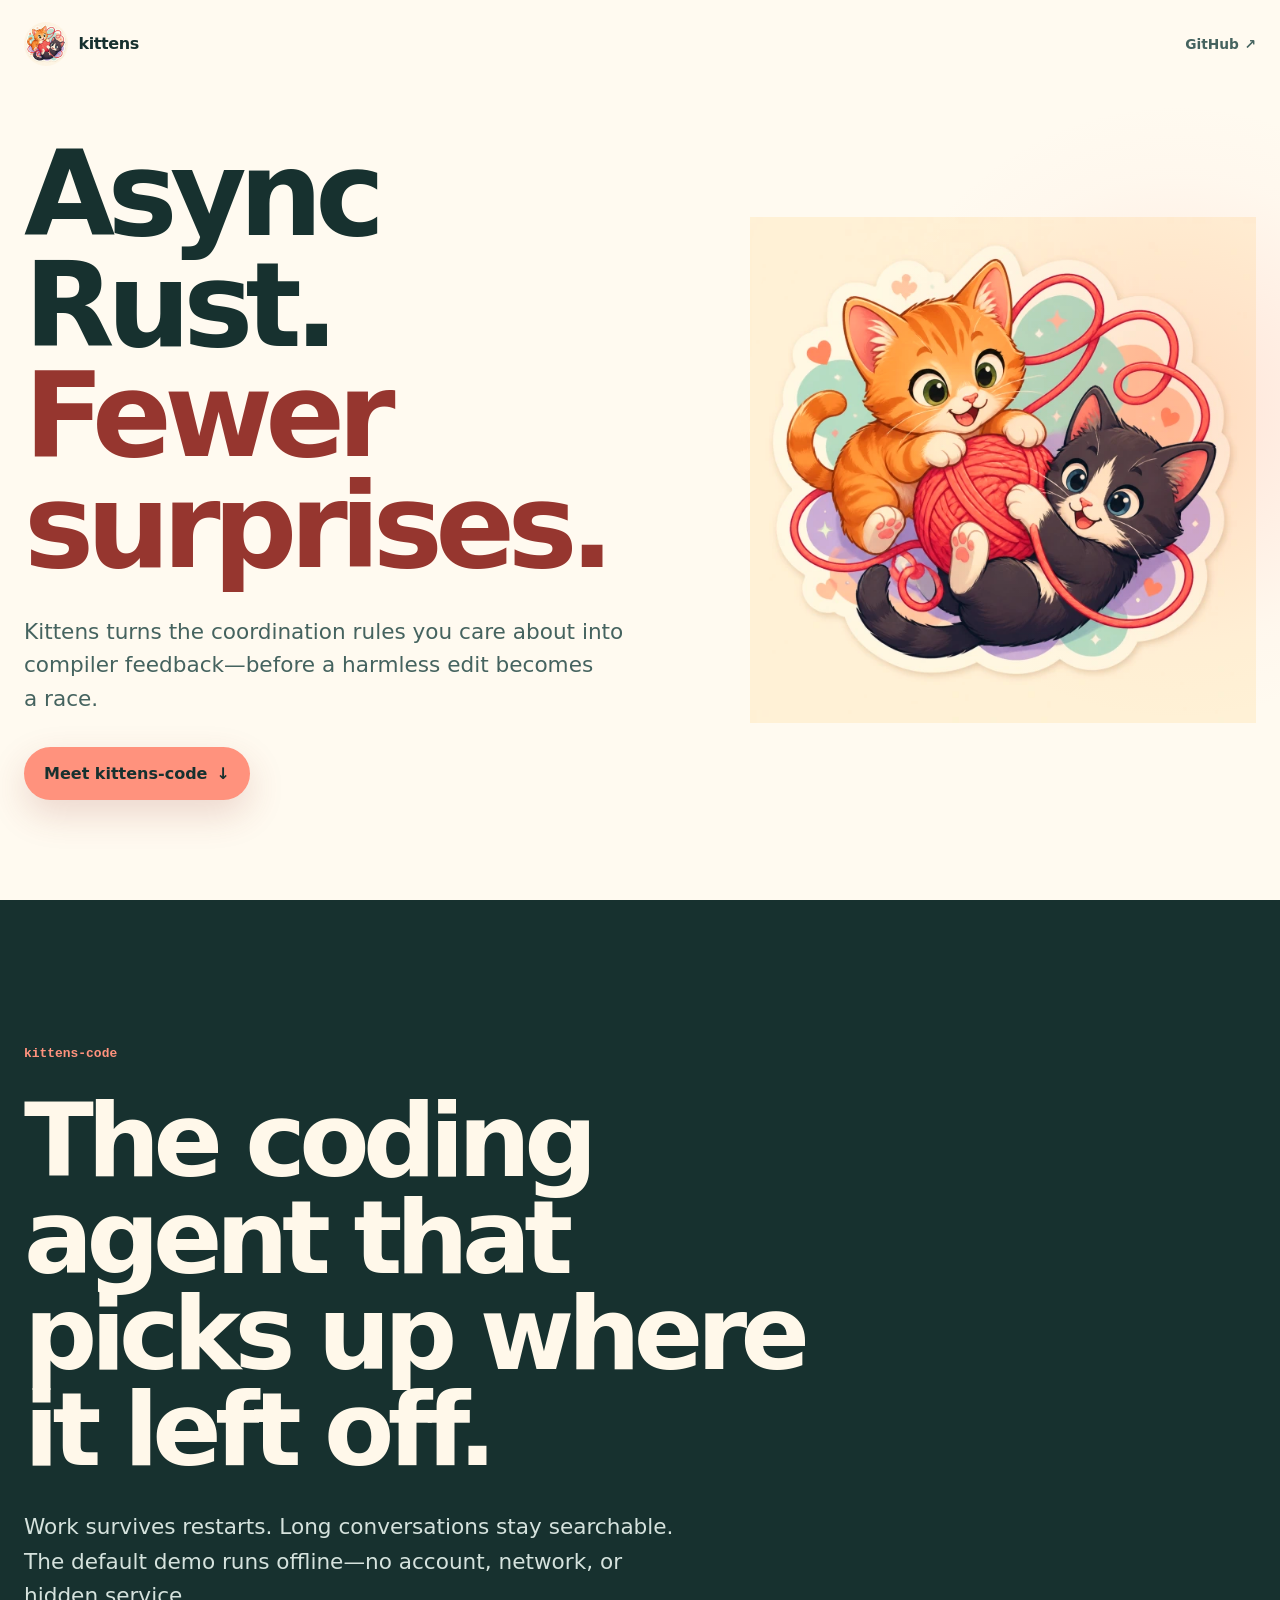
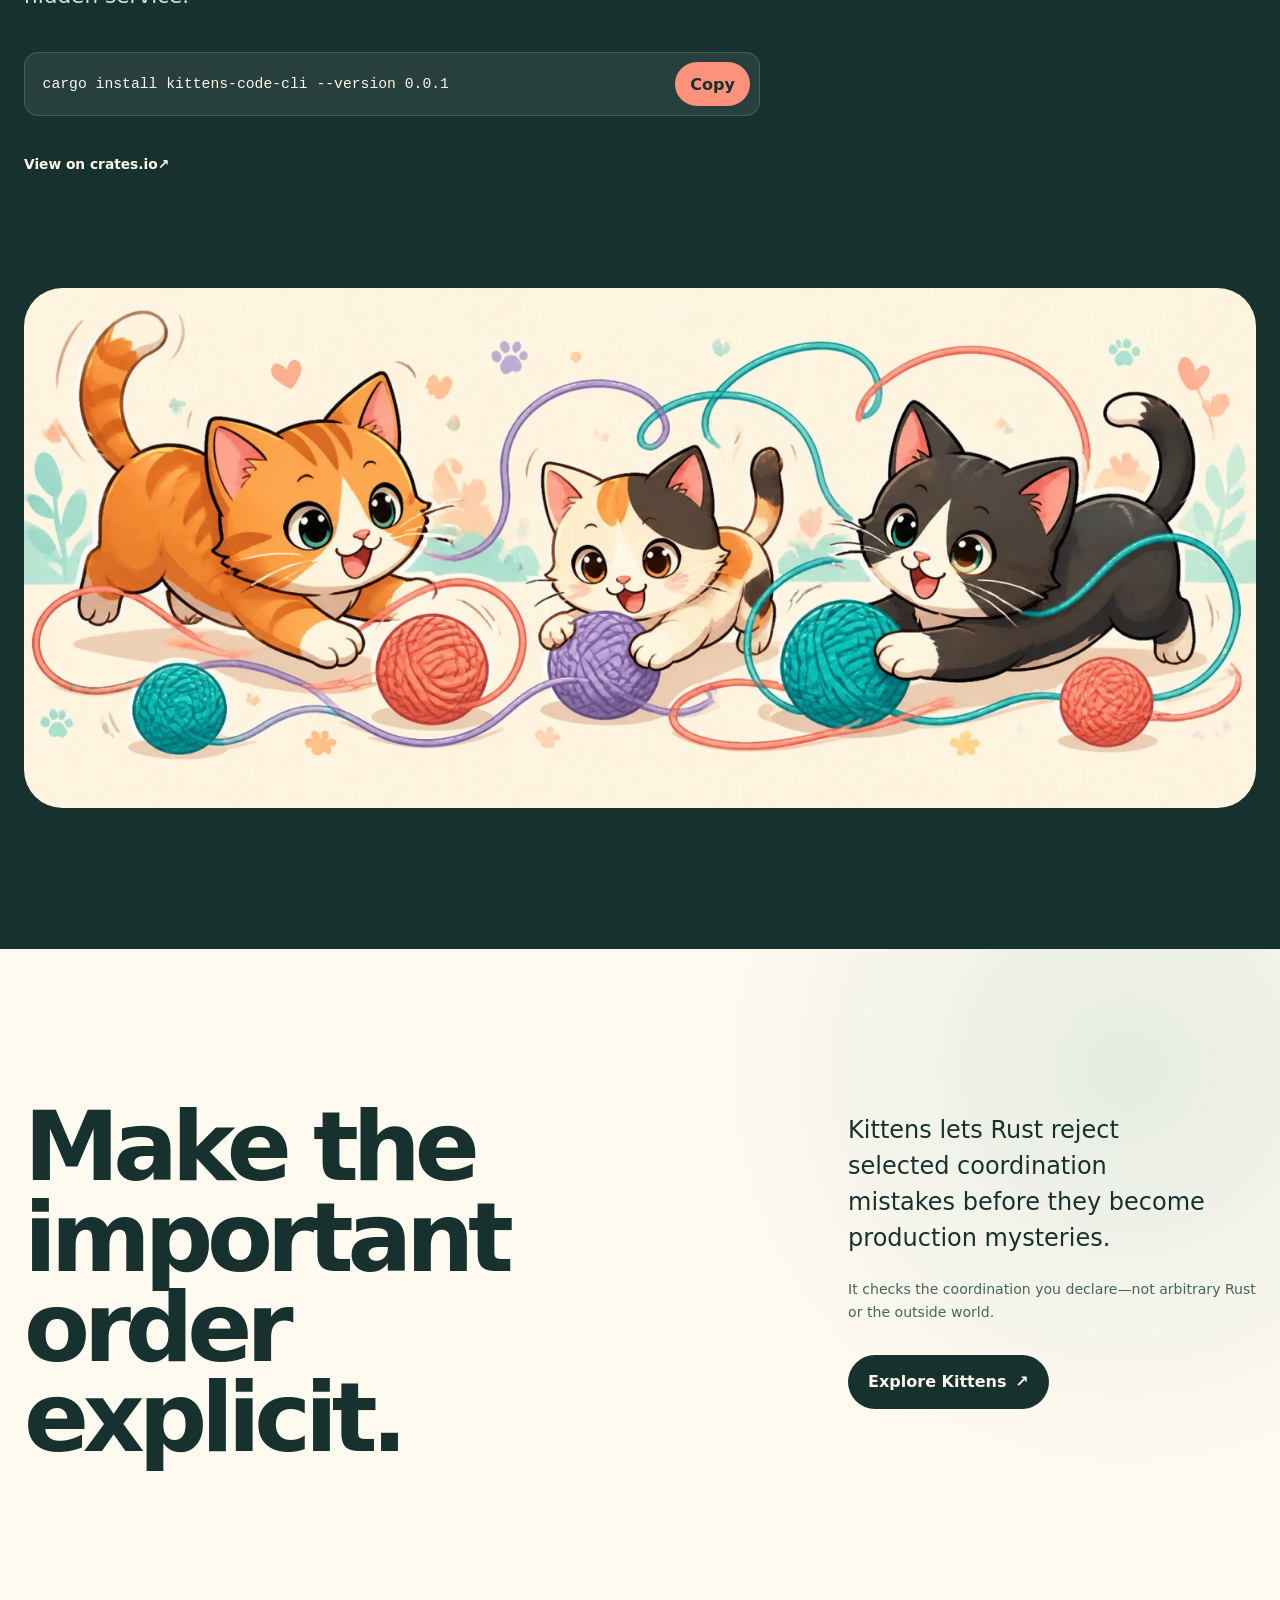
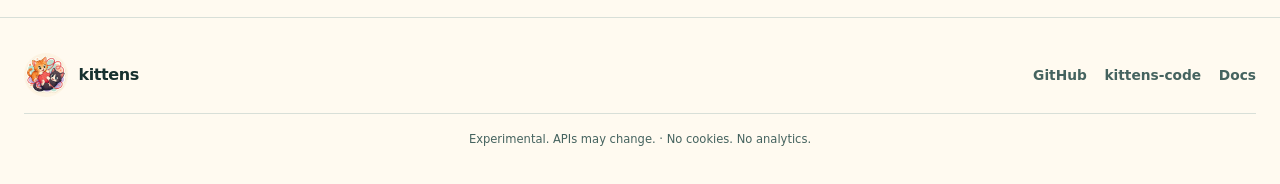
==== commit bbb085c4: "pages: publish site from 7da7964cefb5962684564356cd6644d42fbed5eb" ====
--- a/index.html
+++ b/index.html
@@ -7,17 +7,17 @@
     <meta name="color-scheme" content="light">
     <meta
       name="description"
-      content="Kittens makes async orchestration explicit in Rust. Its flagship, kittens-code, gives coding agents durable memory, bounded work, and predictable recovery."
+      content="Kittens turns async coordination rules into compiler feedback. Meet kittens-code, the AI coding agent that picks up where it left off."
     >
     <meta name="robots" content="index,follow,max-image-preview:large">
     <link rel="canonical" href="https://gonzih.github.io/kittens-rs/">
 
     <meta property="og:type" content="website">
     <meta property="og:site_name" content="Kittens">
-    <meta property="og:title" content="Kittens — Async Rust, untangled">
+    <meta property="og:title" content="Kittens — Async Rust. Fewer surprises.">
     <meta
       property="og:description"
-      content="Meet kittens-code: a coding-agent harness with durable memory, bounded work, and predictable recovery."
+      content="Meet kittens-code, the AI coding agent that picks up where it left off."
     >
     <meta property="og:url" content="https://gonzih.github.io/kittens-rs/">
     <meta
@@ -26,13 +26,13 @@
     >
     <meta
       property="og:image:alt"
-      content="Two playful kittens, colorful yarn, and the kittens-code flagship wordmark"
+      content="Two playful kittens, colorful yarn, and the kittens-code wordmark"
     >
     <meta name="twitter:card" content="summary_large_image">
-    <meta name="twitter:title" content="Kittens — Async Rust, untangled">
+    <meta name="twitter:title" content="Kittens — Async Rust. Fewer surprises.">
     <meta
       name="twitter:description"
-      content="Build coding agents that remember their work, recover cleanly, and keep moving."
+      content="Meet kittens-code, the AI coding agent that picks up where it left off."
     >
     <meta
       name="twitter:image"
@@ -52,22 +52,17 @@
     <link rel="stylesheet" href="styles.css">
     <script src="script.js" defer></script>
 
-    <title>Kittens — Async Rust, untangled</title>
+    <title>Kittens — Async Rust. Fewer surprises.</title>
   </head>
   <body>
-    <a class="skip-link" href="#main-content">Skip to the good stuff</a>
+    <a class="skip-link" href="#main-content">Skip to content</a>
 
     <header class="site-header">
       <nav class="nav shell" aria-label="Primary navigation">
         <a class="brand" href="#top" aria-label="Kittens home">
-          <img src="assets/kittens-logo.webp" width="48" height="48" alt="">
+          <img src="assets/kittens-logo.webp" width="44" height="44" alt="">
           <span>kittens</span>
         </a>
-        <div class="nav__links">
-          <a href="#kittens-code">kittens-code</a>
-          <a href="#why">Why Kittens</a>
-          <a href="#ecosystem">Ecosystem</a>
-        </div>
         <a class="nav__github" href="https://github.com/Gonzih/kittens-rs">
           GitHub <span aria-hidden="true">↗</span>
         </a>
@@ -77,151 +72,56 @@
     <main id="main-content">
       <section class="hero shell" id="top" aria-labelledby="hero-title">
         <div class="hero__copy">
-          <p class="eyebrow">
-            <span>Rust</span>
-            <span aria-hidden="true">·</span>
-            <span>Flagship: <code>kittens-code</code></span>
+          <h1 id="hero-title">Async Rust. <span>Fewer surprises.</span></h1>
+          <p>
+            Kittens turns the coordination rules you care about into compiler feedback—before a
+            harmless edit becomes a race.
           </p>
-          <h1 id="hero-title">Build async Rust that stays untangled.</h1>
-          <p class="hero__lede">
-            Kittens makes the rules around order, cancellation, and bounded work visible to the
-            compiler. <code>kittens-code</code> turns that idea into a coding agent that can
-            remember, recover, and keep moving.
-          </p>
-          <div class="hero__actions">
-            <a class="button button--primary" href="#start">
-              Try kittens-code <span aria-hidden="true">↓</span>
-            </a>
-            <a class="button button--secondary" href="https://github.com/Gonzih/kittens-rs">
-              See it on GitHub <span aria-hidden="true">↗</span>
-            </a>
-          </div>
-          <ul class="hero__proofs" aria-label="Project highlights">
-            <li><span aria-hidden="true">✓</span> Compiler feedback</li>
-            <li><span aria-hidden="true">✓</span> Durable agent memory</li>
-            <li><span aria-hidden="true">✓</span> Small Rust core</li>
-          </ul>
-          <p class="experiment-note">Experimental. APIs may change.</p>
+          <a class="button button--primary" href="#kittens-code">
+            Meet kittens-code <span aria-hidden="true">↓</span>
+          </a>
         </div>
 
-        <figure class="hero-art">
-          <div class="hero-art__halo" aria-hidden="true"></div>
-          <div class="yarn-loop yarn-loop--coral" aria-hidden="true"></div>
-          <div class="yarn-loop yarn-loop--teal" aria-hidden="true"></div>
-          <div class="hero-art__frame">
-            <img
-              src="assets/kittens-logo.webp"
-              width="640"
-              height="640"
-              alt="An orange tabby and a tuxedo kitten play around a coral ball of yarn"
-              fetchpriority="high"
-              decoding="async"
-            >
-          </div>
-          <span class="art-chip art-chip--one">remember</span>
-          <span class="art-chip art-chip--two">recover</span>
-          <span class="art-chip art-chip--three">keep moving</span>
-          <figcaption>Less tangle. More building.</figcaption>
-        </figure>
-      </section>
-
-      <section class="section flagship" id="kittens-code" aria-labelledby="kittens-code-title">
-        <div class="shell">
-          <div class="product-heading">
-            <p class="eyebrow eyebrow--coral">Our flagship</p>
-            <h2 id="kittens-code-title">A coding agent with nine lives.</h2>
-            <p>
-              Agent loops juggle prompts, tools, streaming, cancellation, budgets, and memory.
-              <code>kittens-code</code> keeps the run visible and recoverable—so a crash is an
-              interruption, not amnesia.
-            </p>
-          </div>
-
-          <div class="outcome-grid">
-            <article class="outcome outcome--coral">
-              <span class="outcome__number" aria-hidden="true">01</span>
-              <h3>Keep the thread.</h3>
-              <p>Your session history survives restarts and replays cleanly when work resumes.</p>
-            </article>
-            <article class="outcome outcome--teal">
-              <span class="outcome__number" aria-hidden="true">02</span>
-              <h3>Recall what matters.</h3>
-              <p>The agent can search old work without stuffing every past token into each prompt.</p>
-            </article>
-            <article class="outcome outcome--lavender">
-              <span class="outcome__number" aria-hidden="true">03</span>
-              <h3>Make failure boring.</h3>
-              <p>Bounded work and predictable recovery turn nasty async edges into testable behavior.</p>
-            </article>
-          </div>
-
-          <div class="quickstart">
-            <div class="quickstart__copy">
-              <p class="eyebrow">Try it offline</p>
-              <strong>No model account. No network. No hidden service.</strong>
-              <p>The default demo is deterministic, so the first run is yours to inspect.</p>
-            </div>
-            <div class="quickstart__action">
-              <div class="install-command">
-                <code id="kittens-code-install">cargo install kittens-code-cli --version 0.0.1</code>
-                <button
-                  class="copy-button"
-                  type="button"
-                  data-copy-target="kittens-code-install"
-                  aria-describedby="kittens-code-install-status"
-                >
-                  Copy
-                </button>
-              </div>
-              <p class="copy-status" id="kittens-code-install-status" aria-live="polite"></p>
-              <div class="quickstart__links">
-                <a href="https://crates.io/crates/kittens-code-cli">
-                  View on crates.io <span aria-hidden="true">↗</span>
-                </a>
-                <a href="https://docs.rs/kittens-code-cli/0.0.1/kittens_code_cli/">
-                  Read the docs <span aria-hidden="true">↗</span>
-                </a>
-              </div>
-            </div>
-          </div>
+        <div class="hero-art">
+          <img
+            src="assets/kittens-logo.webp"
+            width="640"
+            height="640"
+            alt="An orange tabby and a tuxedo kitten play around a coral ball of yarn"
+            fetchpriority="high"
+            decoding="async"
+          >
         </div>
       </section>
 
-      <section class="section why" id="why" aria-labelledby="why-title">
-        <div class="shell">
-          <div class="section-heading">
-            <p class="eyebrow eyebrow--teal">Why Kittens</p>
-            <h2 id="why-title">Turn hidden coordination into visible rules.</h2>
-            <p>Make the important parts of async behavior easier to see, review, and repair.</p>
+      <section class="product" id="kittens-code" aria-labelledby="product-title">
+        <div class="shell product__inner">
+          <p class="product__name"><code>kittens-code</code></p>
+          <h2 id="product-title">The coding agent that picks up where it left off.</h2>
+          <p class="product__lede">
+            Work survives restarts. Long conversations stay searchable. The default demo runs
+            offline—no account, network, or hidden service.
+          </p>
+
+          <div class="product__action">
+            <div class="install-command">
+              <code id="install-code">cargo install kittens-code-cli --version 0.0.1</code>
+              <button
+                class="copy-button"
+                type="button"
+                data-copy-target="install-code"
+                aria-describedby="install-copy-status"
+              >
+                Copy
+              </button>
+            </div>
+            <p class="copy-status" id="install-copy-status" aria-live="polite"></p>
+            <a class="text-link" href="https://crates.io/crates/kittens-code-cli">
+              View on crates.io <span aria-hidden="true">↗</span>
+            </a>
           </div>
 
-          <ol class="value-grid">
-            <li>
-              <span aria-hidden="true">01</span>
-              <h3>Put order in the code.</h3>
-              <p>What wins, what waits, and when to stop lives beside the work it controls.</p>
-            </li>
-            <li>
-              <span aria-hidden="true">02</span>
-              <h3>Catch tangled changes early.</h3>
-              <p>Selected coordination mistakes become local compiler feedback before they ship.</p>
-            </li>
-            <li>
-              <span aria-hidden="true">03</span>
-              <h3>Test the truly dynamic parts.</h3>
-              <p>Cancellation, recovery, and stale events stay in deterministic scenarios.</p>
-            </li>
-          </ol>
-
-          <p class="truth-note">
-            Kittens checks the orchestration you declare—not arbitrary Rust or the outside world.
-          </p>
-        </div>
-      </section>
-
-      <section class="section ecosystem" id="ecosystem" aria-labelledby="ecosystem-title">
-        <div class="shell ecosystem__layout">
-          <figure class="banner-art">
+          <div class="product-art">
             <img
               src="assets/kittens-yarn-banner.webp"
               width="1536"
@@ -230,49 +130,20 @@
               loading="lazy"
               decoding="async"
             >
-          </figure>
-
-          <div class="ecosystem__copy">
-            <p class="eyebrow eyebrow--lavender">One small vocabulary</p>
-            <h2 id="ecosystem-title">From terminal to tiny screen to coding agent.</h2>
-            <p>
-              The same explicit orchestration idea travels across a focused family of Rust tools.
-            </p>
-            <ul class="family-list">
-              <li><code>kittens</code><span>the orchestration core</span></li>
-              <li><code>kittens-code</code><span>the coding-agent flagship</span></li>
-              <li><code>kittens-tui</code><span>terminal flows</span></li>
-              <li><code>kittens-render</code><span>embedded interaction</span></li>
-            </ul>
-            <a class="text-link" href="https://github.com/Gonzih/kittens-rs">
-              Explore the whole family <span aria-hidden="true">↗</span>
-            </a>
           </div>
         </div>
       </section>
 
-      <section class="section start" id="start" aria-labelledby="start-title">
-        <div class="shell start-card">
-          <div class="start-card__copy">
-            <p class="eyebrow">Ready to pull the thread?</p>
-            <h2 id="start-title">Give your agent nine lives.</h2>
-            <p>Start offline, inspect everything, and make the next async change with sharper feedback.</p>
-          </div>
-          <div class="start-card__action">
-            <div class="install-command install-command--light">
-              <code id="install-code">cargo install kittens-code-cli --version 0.0.1</code>
-              <button
-                class="copy-button copy-button--light"
-                type="button"
-                data-copy-target="install-code"
-                aria-describedby="install-copy-status"
-              >
-                Copy
-              </button>
-            </div>
-            <p class="copy-status copy-status--light" id="install-copy-status" aria-live="polite"></p>
-            <a class="button button--cream" href="https://github.com/Gonzih/kittens-rs">
-              Open GitHub <span aria-hidden="true">↗</span>
+      <section class="idea" aria-labelledby="idea-title">
+        <div class="shell idea__layout">
+          <h2 id="idea-title">Make the important order explicit.</h2>
+          <div class="idea__copy">
+            <p>Kittens lets Rust reject selected coordination mistakes before they become production mysteries.</p>
+            <p class="idea__boundary">
+              It checks the coordination you declare—not arbitrary Rust or the outside world.
+            </p>
+            <a class="button button--dark" href="https://github.com/Gonzih/kittens-rs">
+              Explore Kittens <span aria-hidden="true">↗</span>
             </a>
           </div>
         </div>
@@ -282,16 +153,15 @@
     <footer class="site-footer">
       <div class="shell footer-grid">
         <a class="footer-brand" href="#top" aria-label="Back to Kittens home">
-          <img src="assets/kittens-logo.webp" width="52" height="52" alt="" loading="lazy">
-          <span><strong>kittens</strong> Async Rust, untangled.</span>
+          <img src="assets/kittens-logo.webp" width="44" height="44" alt="" loading="lazy">
+          <strong>kittens</strong>
         </a>
         <nav class="footer-links" aria-label="Project links">
           <a href="https://github.com/Gonzih/kittens-rs">GitHub</a>
           <a href="https://crates.io/crates/kittens-code-cli">kittens-code</a>
-          <a href="https://crates.io/crates/kittens">crates.io</a>
-          <a href="https://docs.rs/kittens">docs.rs</a>
+          <a href="https://docs.rs/kittens">Docs</a>
         </nav>
-        <p class="footer-meta">Experimental. APIs may change. · No cookies. No analytics.</p>
+        <p>Experimental. APIs may change. · No cookies. No analytics.</p>
       </div>
     </footer>
   </body>
--- a/styles.css
+++ b/styles.css
@@ -1,26 +1,16 @@
 :root {
   --paper: #fffaf0;
-  --paper-warm: #fff3df;
-  --surface: #ffffff;
   --ink: #17312f;
   --ink-soft: #45635f;
   --coral: #ff927d;
   --coral-deep: #96362f;
   --coral-soft: #ffe3d8;
   --teal: #08766f;
-  --teal-soft: #dff4ee;
   --lavender: #77609c;
-  --lavender-soft: #eee5f7;
-  --orange: #d96922;
   --night: #17312f;
   --night-text: #fff8ea;
   --line: #d8dfd8;
-  --shadow-sm: 0 10px 30px rgb(23 49 47 / 10%);
-  --shadow-md: 0 22px 60px rgb(23 49 47 / 16%);
-  --radius-sm: 0.9rem;
-  --radius-md: 1.5rem;
-  --radius-lg: 2.25rem;
-  --shell: 74rem;
+  --shell: 78rem;
   --font-sans: Inter, ui-sans-serif, system-ui, -apple-system, BlinkMacSystemFont, "Segoe UI", sans-serif;
   --font-mono: "SFMono-Regular", Consolas, "Liberation Mono", monospace;
 }
@@ -33,21 +23,18 @@
 
 html {
   scroll-behavior: smooth;
-  scroll-padding-top: 6rem;
+  scroll-padding-top: 5.5rem;
 }
 
 body {
   min-width: 20rem;
   margin: 0;
   overflow-x: hidden;
-  background:
-    radial-gradient(circle at 8% 6%, rgb(255 146 125 / 15%), transparent 23rem),
-    radial-gradient(circle at 94% 34%, rgb(8 118 111 / 10%), transparent 25rem),
-    var(--paper);
+  background: var(--paper);
   color: var(--ink);
   font-family: var(--font-sans);
   font-size: 1rem;
-  line-height: 1.65;
+  line-height: 1.6;
   text-rendering: optimizeLegibility;
 }
 
@@ -62,10 +49,7 @@
   text-underline-offset: 0.2em;
 }
 
-button,
-input,
-textarea,
-select {
+button {
   font: inherit;
 }
 
@@ -76,19 +60,16 @@
 
 h1,
 h2,
-h3,
-p,
-figure {
+p {
   margin-top: 0;
 }
 
 h1,
-h2,
-h3 {
+h2 {
   margin-bottom: 0;
-  font-weight: 790;
-  letter-spacing: -0.045em;
-  line-height: 1.02;
+  font-weight: 820;
+  letter-spacing: -0.065em;
+  line-height: 0.94;
   text-wrap: balance;
 }
 
@@ -117,7 +98,8 @@
   z-index: 100;
   top: 0.75rem;
   left: 0.75rem;
-  padding: 0.7rem 1rem;
+  min-height: 44px;
+  padding: 0.65rem 1rem;
   transform: translateY(-180%);
   border-radius: 999px;
   background: var(--night);
@@ -130,111 +112,58 @@
 }
 
 .site-header {
-  position: sticky;
-  z-index: 30;
+  position: absolute;
+  z-index: 20;
   top: 0;
-  border-bottom: 1px solid rgb(23 49 47 / 9%);
-  background: rgb(255 250 240 / 88%);
-  backdrop-filter: blur(18px);
+  right: 0;
+  left: 0;
 }
 
 .nav {
-  display: grid;
-  grid-template-columns: auto 1fr auto;
-  align-items: center;
-  min-height: 5rem;
-  gap: 2rem;
+  display: flex;
+  align-items: center;
+  justify-content: space-between;
+  min-height: 5.5rem;
 }
 
 .brand,
 .footer-brand {
   display: inline-flex;
   align-items: center;
-  gap: 0.7rem;
+  gap: 0.65rem;
   color: var(--ink);
-  font-weight: 820;
+  font-weight: 830;
+  letter-spacing: -0.025em;
   text-decoration: none;
 }
 
-.brand img {
-  width: 48px;
-  height: 48px;
-  border: 3px solid rgb(255 255 255 / 76%);
+.brand img,
+.footer-brand img {
+  width: 44px;
+  height: 44px;
   border-radius: 50%;
-  box-shadow: 0 4px 14px rgb(23 49 47 / 12%);
-}
-
-.brand span {
-  font-size: 1.12rem;
-  letter-spacing: -0.025em;
-}
-
-.nav__links {
-  display: flex;
-  justify-content: center;
-  gap: 1.5rem;
-}
-
-.nav__links a,
+}
+
+.nav__github,
 .footer-links a,
-.quickstart__links a {
+.text-link {
   display: inline-flex;
   align-items: center;
   min-height: 44px;
   color: var(--ink-soft);
-  font-size: 0.88rem;
-  font-weight: 720;
+  font-size: 0.86rem;
+  font-weight: 740;
   text-decoration: none;
 }
 
-.nav__links a:hover,
+.nav__github {
+  gap: 0.35rem;
+}
+
+.nav__github:hover,
 .footer-links a:hover,
-.quickstart__links a:hover,
 .text-link:hover {
   color: var(--teal);
-}
-
-.nav__github {
-  display: inline-flex;
-  align-items: center;
-  justify-content: center;
-  min-height: 44px;
-  padding: 0.55rem 1rem;
-  border: 1px solid rgb(23 49 47 / 16%);
-  border-radius: 999px;
-  background: rgb(255 255 255 / 58%);
-  font-size: 0.86rem;
-  font-weight: 780;
-  text-decoration: none;
-}
-
-.section {
-  padding-block: clamp(5rem, 9vw, 8rem);
-}
-
-.eyebrow {
-  display: flex;
-  align-items: center;
-  gap: 0.5rem;
-  margin-bottom: 1.2rem;
-  color: var(--teal);
-  font-size: 0.72rem;
-  font-weight: 840;
-  letter-spacing: 0.14em;
-  line-height: 1.3;
-  text-transform: uppercase;
-}
-
-.eyebrow--coral {
-  color: var(--coral-deep);
-}
-
-.eyebrow--teal {
-  color: var(--teal);
-}
-
-.eyebrow--lavender {
-  color: var(--lavender);
 }
 
 .button,
@@ -252,312 +181,112 @@
 
 .button {
   gap: 0.55rem;
-  padding: 0.78rem 1.2rem;
+  padding: 0.86rem 1.25rem;
 }
 
 .button--primary {
   background: var(--coral);
   color: var(--ink);
-  box-shadow: 0 10px 24px rgb(150 54 47 / 19%);
-}
-
-.button--secondary {
-  border: 1px solid rgb(23 49 47 / 18%);
-  background: rgb(255 255 255 / 58%);
-  color: var(--ink);
-}
-
-.button--cream {
-  background: var(--night-text);
-  color: var(--ink);
+  box-shadow: 0 14px 36px rgb(150 54 47 / 18%);
+}
+
+.button--dark {
+  background: var(--night);
+  color: var(--night-text);
 }
 
 .hero {
+  position: relative;
   display: grid;
-  grid-template-columns: minmax(0, 1.04fr) minmax(21rem, 0.84fr);
-  align-items: center;
-  min-height: calc(100svh - 5rem);
-  gap: clamp(2rem, 6vw, 6rem);
-  padding-block: clamp(4.5rem, 9vw, 8rem);
+  grid-template-columns: minmax(0, 1fr) minmax(25rem, 0.78fr);
+  align-items: center;
+  min-height: 100svh;
+  gap: clamp(2rem, 6vw, 7rem);
+  padding-block: 8.5rem 6rem;
+}
+
+.hero::before {
+  position: absolute;
+  z-index: -1;
+  top: 12%;
+  right: -14rem;
+  width: 38rem;
+  height: 38rem;
+  border-radius: 50%;
+  background: radial-gradient(circle, rgb(255 146 125 / 22%), rgb(255 227 216 / 10%) 55%, transparent 72%);
+  content: "";
 }
 
 .hero__copy {
-  max-width: 44rem;
+  max-width: 53rem;
 }
 
 .hero h1 {
-  max-width: 11ch;
-  margin-bottom: 1.5rem;
-  font-size: clamp(3.5rem, 7.2vw, 6.7rem);
-}
-
-.hero__lede {
-  max-width: 40rem;
-  margin-bottom: 1.7rem;
+  max-width: 10ch;
+  margin-bottom: 2rem;
+  font-size: clamp(4.5rem, 9.2vw, 8.8rem);
+}
+
+.hero h1 span {
+  display: block;
+  color: var(--coral-deep);
+}
+
+.hero__copy > p {
+  max-width: 38rem;
+  margin-bottom: 2rem;
   color: var(--ink-soft);
-  font-size: clamp(1.08rem, 1.7vw, 1.3rem);
-  line-height: 1.65;
-}
-
-.hero__lede code {
-  color: var(--teal);
-  font-weight: 760;
-}
-
-.hero__actions {
-  display: flex;
-  flex-wrap: wrap;
-  gap: 0.8rem;
-  margin-bottom: 1.65rem;
-}
-
-.hero__proofs {
-  display: flex;
-  flex-wrap: wrap;
-  gap: 0.7rem 1.25rem;
-  margin: 0 0 1rem;
-  padding: 0;
-  color: var(--ink-soft);
-  font-size: 0.83rem;
-  font-weight: 690;
-  list-style: none;
-}
-
-.hero__proofs span {
-  color: var(--teal);
-}
-
-.experiment-note {
-  margin: 0;
-  color: var(--ink-soft);
-  font-size: 0.78rem;
+  font-size: clamp(1.1rem, 1.8vw, 1.35rem);
+  line-height: 1.55;
 }
 
 .hero-art {
   position: relative;
-  width: min(100%, 34rem);
-  margin: 0 auto;
-  isolation: isolate;
-}
-
-.hero-art__halo {
-  position: absolute;
-  z-index: -2;
-  inset: 8%;
-  border-radius: 50%;
-  background:
-    radial-gradient(circle at 32% 28%, var(--coral-soft), transparent 36%),
-    radial-gradient(circle at 68% 64%, var(--teal-soft), transparent 40%),
-    var(--lavender-soft);
-  filter: blur(2px);
-}
-
-.hero-art__frame {
-  overflow: hidden;
-  border: 0.72rem solid rgb(255 255 255 / 76%);
-  border-radius: 48% 52% 45% 55% / 52% 46% 54% 48%;
-  background: var(--paper-warm);
-  box-shadow: var(--shadow-md);
-}
-
-.hero-art__frame img {
+  width: min(100%, 38rem);
+  margin-inline: auto;
+}
+
+.hero-art img {
   width: 100%;
   height: auto;
-}
-
-.hero-art figcaption {
-  position: absolute;
-  right: 7%;
-  bottom: -1.1rem;
-  padding: 0.55rem 0.9rem;
-  border: 1px solid rgb(23 49 47 / 11%);
-  border-radius: 999px;
-  background: var(--surface);
-  box-shadow: var(--shadow-sm);
-  color: var(--ink-soft);
-  font-size: 0.75rem;
-  font-weight: 760;
-}
-
-.yarn-loop {
-  position: absolute;
-  z-index: -1;
-  width: 32%;
-  aspect-ratio: 1;
-  border: 0.42rem solid;
-  border-radius: 50%;
-}
-
-.yarn-loop--coral {
-  top: 2%;
-  right: -2%;
-  border-color: var(--coral);
-  transform: rotate(27deg);
-}
-
-.yarn-loop--teal {
-  bottom: 0;
-  left: -4%;
-  border-color: #39afa5;
-  transform: rotate(-22deg);
-}
-
-.art-chip {
-  position: absolute;
-  padding: 0.45rem 0.75rem;
-  border: 1px solid rgb(23 49 47 / 12%);
-  border-radius: 999px;
-  background: rgb(255 255 255 / 90%);
-  box-shadow: var(--shadow-sm);
-  font-size: 0.7rem;
-  font-weight: 790;
-}
-
-.art-chip--one {
-  top: 15%;
-  left: -4%;
-  color: var(--coral-deep);
-  transform: rotate(-5deg);
-}
-
-.art-chip--two {
-  top: 48%;
-  right: -5%;
-  color: var(--teal);
-  transform: rotate(4deg);
-}
-
-.art-chip--three {
-  bottom: 12%;
-  left: 1%;
-  color: var(--lavender);
-  transform: rotate(-3deg);
-}
-
-.flagship {
-  position: relative;
+  mix-blend-mode: multiply;
+  filter: saturate(1.04) contrast(1.01);
+}
+
+.product {
+  padding-block: clamp(6rem, 11vw, 10rem);
   overflow: hidden;
   background: var(--night);
   color: var(--night-text);
 }
 
-.flagship::before {
-  position: absolute;
-  inset: 0;
-  background:
-    radial-gradient(circle at 12% 18%, rgb(255 146 125 / 19%), transparent 24rem),
-    radial-gradient(circle at 90% 90%, rgb(108 200 184 / 14%), transparent 28rem);
-  content: "";
-  pointer-events: none;
-}
-
-.flagship .shell {
+.product__inner {
   position: relative;
 }
 
-.product-heading,
-.section-heading {
-  max-width: 48rem;
-  margin-bottom: clamp(2.5rem, 5vw, 4.5rem);
-}
-
-.product-heading h2,
-.section-heading h2,
-.ecosystem__copy h2,
-.start-card h2 {
-  margin-bottom: 1.2rem;
-  font-size: clamp(2.5rem, 5vw, 4.8rem);
-}
-
-.product-heading > p:not(.eyebrow) {
+.product__name {
+  margin-bottom: 1.8rem;
+  color: var(--coral);
+  font-size: 0.88rem;
+  font-weight: 780;
+}
+
+.product h2 {
+  max-width: 12ch;
+  margin-bottom: 2rem;
+  font-size: clamp(3.7rem, 8vw, 7.8rem);
+}
+
+.product__lede {
   max-width: 43rem;
-  margin-bottom: 0;
+  margin-bottom: 2.4rem;
   color: #d5e2dd;
-  font-size: 1.1rem;
-}
-
-.outcome-grid {
-  display: grid;
-  grid-template-columns: repeat(3, minmax(0, 1fr));
-  gap: 1rem;
-  margin-bottom: 1rem;
-}
-
-.outcome {
-  min-height: 18rem;
-  padding: 1.6rem;
-  border: 1px solid rgb(255 255 255 / 17%);
-  border-radius: var(--radius-md);
-  background: rgb(255 255 255 / 8%);
-}
-
-.outcome__number {
-  display: inline-flex;
-  align-items: center;
-  justify-content: center;
-  width: 2.8rem;
-  height: 2.8rem;
-  margin-bottom: 3.7rem;
-  border-radius: 50%;
-  color: var(--ink);
-  font-family: var(--font-mono);
-  font-size: 0.72rem;
-  font-weight: 820;
-}
-
-.outcome--coral .outcome__number {
-  background: var(--coral);
-}
-
-.outcome--teal .outcome__number {
-  background: #6cc8b8;
-}
-
-.outcome--lavender .outcome__number {
-  background: #cbb6e7;
-}
-
-.outcome h3 {
-  margin-bottom: 0.75rem;
-  font-size: 1.65rem;
-  letter-spacing: -0.03em;
-}
-
-.outcome p {
-  margin-bottom: 0;
-  color: #d5e2dd;
-}
-
-.quickstart {
-  display: grid;
-  grid-template-columns: minmax(0, 0.75fr) minmax(25rem, 1.25fr);
-  align-items: center;
-  gap: 2rem;
-  padding: clamp(1.5rem, 4vw, 2.5rem);
-  border-radius: var(--radius-md);
-  background: var(--coral);
-  color: var(--ink);
-}
-
-.quickstart__copy .eyebrow {
-  margin-bottom: 0.7rem;
-  color: var(--coral-deep);
-}
-
-.quickstart__copy strong {
-  display: block;
-  margin-bottom: 0.35rem;
-  font-size: clamp(1.2rem, 2vw, 1.6rem);
-  letter-spacing: -0.025em;
-}
-
-.quickstart__copy p:last-child {
-  margin-bottom: 0;
-  color: #4a4640;
-}
-
-.quickstart__action {
-  min-width: 0;
+  font-size: clamp(1.1rem, 1.8vw, 1.35rem);
+}
+
+.product__action {
+  max-width: 46rem;
+  margin-bottom: clamp(4rem, 8vw, 7rem);
 }
 
 .install-command {
@@ -566,10 +295,9 @@
   align-items: center;
   min-height: 4rem;
   overflow: hidden;
-  border: 1px solid rgb(255 255 255 / 14%);
-  border-radius: var(--radius-sm);
-  background: var(--night);
-  color: var(--night-text);
+  border: 1px solid rgb(255 255 255 / 16%);
+  border-radius: 0.9rem;
+  background: rgb(255 255 255 / 7%);
 }
 
 .install-command code {
@@ -588,282 +316,89 @@
   color: var(--ink);
 }
 
-.copy-button--light {
-  background: var(--night-text);
+.copy-status {
+  min-height: 1.25rem;
+  margin: 0.35rem 0 0;
+  color: #d5e2dd;
+  font-size: 0.72rem;
+}
+
+.text-link {
+  color: var(--night-text);
+}
+
+.product-art {
+  overflow: hidden;
+  border-radius: clamp(1.2rem, 3vw, 2.5rem);
+  background: #fff4df;
+}
+
+.product-art img {
+  width: 100%;
+  height: auto;
+}
+
+.idea {
+  padding-block: clamp(6rem, 12vw, 11rem);
+  background:
+    radial-gradient(circle at 88% 18%, rgb(8 118 111 / 10%), transparent 26rem),
+    var(--paper);
+}
+
+.idea__layout {
+  display: grid;
+  grid-template-columns: minmax(0, 1.15fr) minmax(20rem, 0.65fr);
+  align-items: start;
+  gap: clamp(3rem, 8vw, 8rem);
+}
+
+.idea h2 {
+  max-width: 10ch;
+  font-size: clamp(3.5rem, 7.5vw, 7rem);
+}
+
+.idea__copy {
+  padding-top: 0.6rem;
+}
+
+.idea__copy > p:first-child {
+  margin-bottom: 1.4rem;
   color: var(--ink);
-}
-
-.copy-status {
-  min-height: 1.3rem;
-  margin: 0.4rem 0 0;
-  font-size: 0.74rem;
-}
-
-.copy-status--light {
-  color: #d5e2dd;
-}
-
-.quickstart__links {
-  display: flex;
-  flex-wrap: wrap;
-  gap: 0.25rem 1.25rem;
-}
-
-.quickstart__links a {
-  color: #343e3b;
-}
-
-.why {
-  background: var(--paper);
-}
-
-.section-heading {
-  margin-inline: auto;
-  text-align: center;
-}
-
-.section-heading .eyebrow {
-  justify-content: center;
-}
-
-.section-heading > p:last-child {
-  max-width: 36rem;
-  margin: 1rem auto 0;
-  color: var(--ink-soft);
-  font-size: 1.08rem;
-}
-
-.value-grid {
-  display: grid;
-  grid-template-columns: repeat(3, minmax(0, 1fr));
-  gap: 2rem;
-  margin: 0;
-  padding: 0;
-  counter-reset: value;
-  list-style: none;
-}
-
-.value-grid li {
-  padding-top: 1.4rem;
-  border-top: 3px solid var(--line);
-}
-
-.value-grid li:nth-child(1) {
-  border-color: var(--coral);
-}
-
-.value-grid li:nth-child(2) {
-  border-color: var(--teal);
-}
-
-.value-grid li:nth-child(3) {
-  border-color: var(--lavender);
-}
-
-.value-grid li > span {
-  display: block;
-  margin-bottom: 3rem;
-  color: var(--ink-soft);
-  font-family: var(--font-mono);
-  font-size: 0.75rem;
-  font-weight: 780;
-}
-
-.value-grid h3 {
-  margin-bottom: 0.8rem;
-  font-size: 1.55rem;
-}
-
-.value-grid p {
-  margin-bottom: 0;
-  color: var(--ink-soft);
-}
-
-.truth-note {
-  max-width: 47rem;
-  margin: 4rem auto 0;
-  padding: 1rem 1.25rem;
-  border: 1px solid rgb(8 118 111 / 20%);
-  border-radius: 999px;
-  background: var(--teal-soft);
-  color: #31534f;
-  font-size: 0.88rem;
-  font-weight: 690;
-  text-align: center;
-}
-
-.ecosystem {
-  background: #eef8f3;
-}
-
-.ecosystem__layout {
-  display: grid;
-  grid-template-columns: minmax(0, 1.16fr) minmax(20rem, 0.84fr);
-  align-items: center;
-  gap: clamp(2rem, 6vw, 5rem);
-}
-
-.banner-art {
-  overflow: hidden;
-  margin: 0;
-  border: 0.55rem solid rgb(255 255 255 / 72%);
-  border-radius: var(--radius-lg);
-  background: var(--paper-warm);
-  box-shadow: var(--shadow-md);
-}
-
-.banner-art img {
-  width: 100%;
-  min-height: 24rem;
-  object-fit: cover;
-  object-position: center;
-}
-
-.ecosystem__copy h2 {
-  max-width: 11ch;
-}
-
-.ecosystem__copy > p:not(.eyebrow) {
-  margin-bottom: 1.8rem;
-  color: var(--ink-soft);
-  font-size: 1.05rem;
-}
-
-.family-list {
-  margin: 0 0 1.4rem;
-  padding: 0;
-  border-top: 1px solid rgb(23 49 47 / 13%);
-  list-style: none;
-}
-
-.family-list li {
-  display: grid;
-  grid-template-columns: minmax(8.5rem, 0.75fr) 1fr;
-  gap: 1rem;
-  padding-block: 0.72rem;
-  border-bottom: 1px solid rgb(23 49 47 / 13%);
-}
-
-.family-list code {
-  color: var(--teal);
-  font-weight: 790;
-}
-
-.family-list span {
+  font-size: clamp(1.2rem, 2vw, 1.5rem);
+  line-height: 1.5;
+}
+
+.idea__boundary {
+  margin-bottom: 2rem;
   color: var(--ink-soft);
   font-size: 0.88rem;
 }
 
-.text-link {
-  display: inline-flex;
-  align-items: center;
-  min-height: 44px;
-  color: var(--teal);
-  font-weight: 770;
-  text-decoration: none;
-}
-
-.start {
+.site-footer {
+  padding-block: 2.2rem;
+  border-top: 1px solid var(--line);
   background: var(--paper);
-}
-
-.start-card {
-  position: relative;
-  display: grid;
-  grid-template-columns: minmax(0, 0.82fr) minmax(26rem, 1.18fr);
-  align-items: center;
-  gap: clamp(2rem, 5vw, 5rem);
-  overflow: hidden;
-  padding: clamp(2rem, 6vw, 4.5rem);
-  border-radius: var(--radius-lg);
-  background: var(--night);
-  color: var(--night-text);
-  box-shadow: var(--shadow-md);
-}
-
-.start-card::after {
-  position: absolute;
-  right: -8rem;
-  bottom: -10rem;
-  width: 25rem;
-  height: 25rem;
-  border: 2.5rem solid rgb(255 146 125 / 13%);
-  border-radius: 50%;
-  content: "";
-  pointer-events: none;
-}
-
-.start-card__copy,
-.start-card__action {
-  position: relative;
-  z-index: 1;
-}
-
-.start-card h2 {
-  max-width: 9ch;
-}
-
-.start-card__copy > p:last-child {
-  margin: 1rem 0 0;
-  color: #d5e2dd;
-}
-
-.start-card__action {
-  min-width: 0;
-}
-
-.install-command--light {
-  border-color: rgb(255 255 255 / 18%);
-  background: rgb(255 255 255 / 8%);
-}
-
-.start-card__action > .button {
-  margin-top: 0.8rem;
-}
-
-.site-footer {
-  padding-block: 2.4rem;
-  border-top: 1px solid rgb(23 49 47 / 10%);
-  background: var(--paper-warm);
 }
 
 .footer-grid {
   display: grid;
   grid-template-columns: 1fr auto;
   align-items: center;
-  gap: 1.2rem 2rem;
-}
-
-.footer-brand img {
-  width: 52px;
-  height: 52px;
-  border-radius: 50%;
-}
-
-.footer-brand span {
-  display: grid;
-  color: var(--ink-soft);
-  font-size: 0.8rem;
-  font-weight: 560;
-}
-
-.footer-brand strong {
-  color: var(--ink);
-  font-size: 1rem;
+  gap: 1rem 2rem;
 }
 
 .footer-links {
   display: flex;
   flex-wrap: wrap;
   justify-content: flex-end;
-  gap: 0.2rem 1rem;
-}
-
-.footer-meta {
+  gap: 0.2rem 1.1rem;
+}
+
+.footer-grid > p {
   grid-column: 1 / -1;
   margin: 0;
   padding-top: 1rem;
-  border-top: 1px solid rgb(23 49 47 / 10%);
+  border-top: 1px solid var(--line);
   color: var(--ink-soft);
   font-size: 0.72rem;
   text-align: center;
@@ -873,187 +408,95 @@
   .button,
   .copy-button,
   .nav__github,
-  .outcome,
-  .value-grid li {
+  .text-link {
     transition:
       transform 180ms ease,
-      box-shadow 180ms ease,
-      background-color 180ms ease;
+      color 180ms ease,
+      box-shadow 180ms ease;
   }
 
   .button:hover,
-  .nav__github:hover {
+  .copy-button:hover {
     transform: translateY(-2px);
   }
 
-  .outcome:hover,
-  .value-grid li:hover {
-    transform: translateY(-4px);
-  }
-
-  .hero-art__frame {
-    animation: soft-float 6s ease-in-out infinite;
+  .hero-art img {
+    animation: soft-float 7s ease-in-out infinite;
   }
 }
 
 @keyframes soft-float {
   0%,
   100% {
-    transform: translateY(0) rotate(-0.35deg);
+    transform: translateY(0) rotate(-0.3deg);
   }
 
   50% {
-    transform: translateY(-7px) rotate(0.45deg);
-  }
-}
-
-@media (max-width: 980px) {
-  .hero {
-    grid-template-columns: minmax(0, 1fr) minmax(19rem, 0.72fr);
-    gap: 2rem;
-  }
-
-  .outcome-grid {
-    grid-template-columns: 1fr;
-  }
-
-  .outcome {
-    display: grid;
-    grid-template-columns: auto 0.7fr 1fr;
-    align-items: center;
-    min-height: 0;
-    gap: 1.2rem;
-  }
-
-  .outcome__number,
-  .outcome h3,
-  .outcome p {
-    margin: 0;
-  }
-
-  .quickstart,
-  .ecosystem__layout,
-  .start-card {
-    grid-template-columns: 1fr;
-  }
-
-  .banner-art img {
-    min-height: 18rem;
-  }
-
-  .ecosystem__copy h2,
-  .start-card h2 {
-    max-width: 14ch;
-  }
-}
-
-@media (max-width: 760px) {
-  .shell {
-    width: min(calc(100% - 1.5rem), var(--shell));
-  }
-
-  .site-header {
-    position: relative;
-  }
-
-  .nav {
-    grid-template-columns: 1fr auto;
-    min-height: 4.3rem;
-  }
-
-  .nav__links {
-    display: none;
-  }
-
-  .brand img {
-    width: 42px;
-    height: 42px;
-  }
-
+    transform: translateY(-8px) rotate(0.35deg);
+  }
+}
+
+@media (max-width: 900px) {
   .hero {
     grid-template-columns: 1fr;
     min-height: 0;
-    padding-block: 4rem 5rem;
+    padding-block: 9rem 6rem;
+  }
+
+  .hero-art {
+    width: min(100%, 31rem);
+  }
+
+  .idea__layout {
+    grid-template-columns: 1fr;
+  }
+
+  .idea h2 {
+    max-width: 13ch;
+  }
+
+  .idea__copy {
+    max-width: 37rem;
+  }
+}
+
+@media (max-width: 600px) {
+  .shell {
+    width: min(calc(100% - 1.5rem), var(--shell));
+  }
+
+  .nav {
+    min-height: 4.8rem;
+  }
+
+  .brand img,
+  .footer-brand img {
+    width: 40px;
+    height: 40px;
+  }
+
+  .hero {
+    padding-block: 7.5rem 4.5rem;
   }
 
   .hero h1 {
-    font-size: clamp(3.2rem, 14vw, 5.2rem);
-  }
-
-  .hero-art {
-    width: min(100%, 27rem);
-  }
-
-  .value-grid {
-    grid-template-columns: 1fr;
-    gap: 2.5rem;
-  }
-
-  .value-grid li > span {
-    margin-bottom: 1.5rem;
-  }
-
-  .truth-note {
-    border-radius: var(--radius-sm);
-  }
-
-  .footer-grid {
-    grid-template-columns: 1fr;
-  }
-
-  .footer-links {
-    justify-content: flex-start;
-  }
-}
-
-@media (max-width: 520px) {
-  body {
-    font-size: 0.96rem;
-  }
-
-  .nav__github {
-    padding-inline: 0.8rem;
-  }
-
-  .nav__github span {
-    display: none;
-  }
-
-  .hero__actions,
-  .hero__actions .button {
+    font-size: clamp(3.8rem, 18vw, 5.5rem);
+  }
+
+  .hero__copy > p {
+    font-size: 1.05rem;
+  }
+
+  .hero__copy > .button {
     width: 100%;
   }
 
-  .hero__proofs {
-    display: grid;
-  }
-
-  .art-chip {
-    display: none;
-  }
-
-  .section {
-    padding-block: 4.5rem;
-  }
-
-  .outcome {
-    display: block;
-    padding: 1.3rem;
-  }
-
-  .outcome__number {
-    margin-bottom: 2rem;
-  }
-
-  .outcome h3 {
-    margin-bottom: 0.7rem;
-  }
-
-  .quickstart,
-  .start-card {
-    min-width: 0;
-    padding: 1.25rem;
-    border-radius: var(--radius-md);
+  .product {
+    padding-block: 5rem;
+  }
+
+  .product h2 {
+    font-size: clamp(3.25rem, 15vw, 5rem);
   }
 
   .install-command {
@@ -1072,21 +515,20 @@
     margin: 0;
   }
 
-  .banner-art {
-    border-radius: var(--radius-md);
-  }
-
-  .banner-art img {
-    min-height: 14rem;
-  }
-
-  .family-list li {
+  .idea {
+    padding-block: 5rem;
+  }
+
+  .idea h2 {
+    font-size: clamp(3.1rem, 14vw, 4.7rem);
+  }
+
+  .footer-grid {
     grid-template-columns: 1fr;
-    gap: 0.15rem;
-  }
-
-  .footer-brand {
-    align-items: flex-start;
+  }
+
+  .footer-links {
+    justify-content: flex-start;
   }
 }
 
@@ -1114,14 +556,14 @@
   }
 
   body,
-  .flagship,
-  .start-card {
+  .product {
     background: #ffffff;
     color: #000000;
   }
 
-  .section,
-  .hero {
+  .hero,
+  .product,
+  .idea {
     min-height: 0;
     padding-block: 1.5rem;
   }
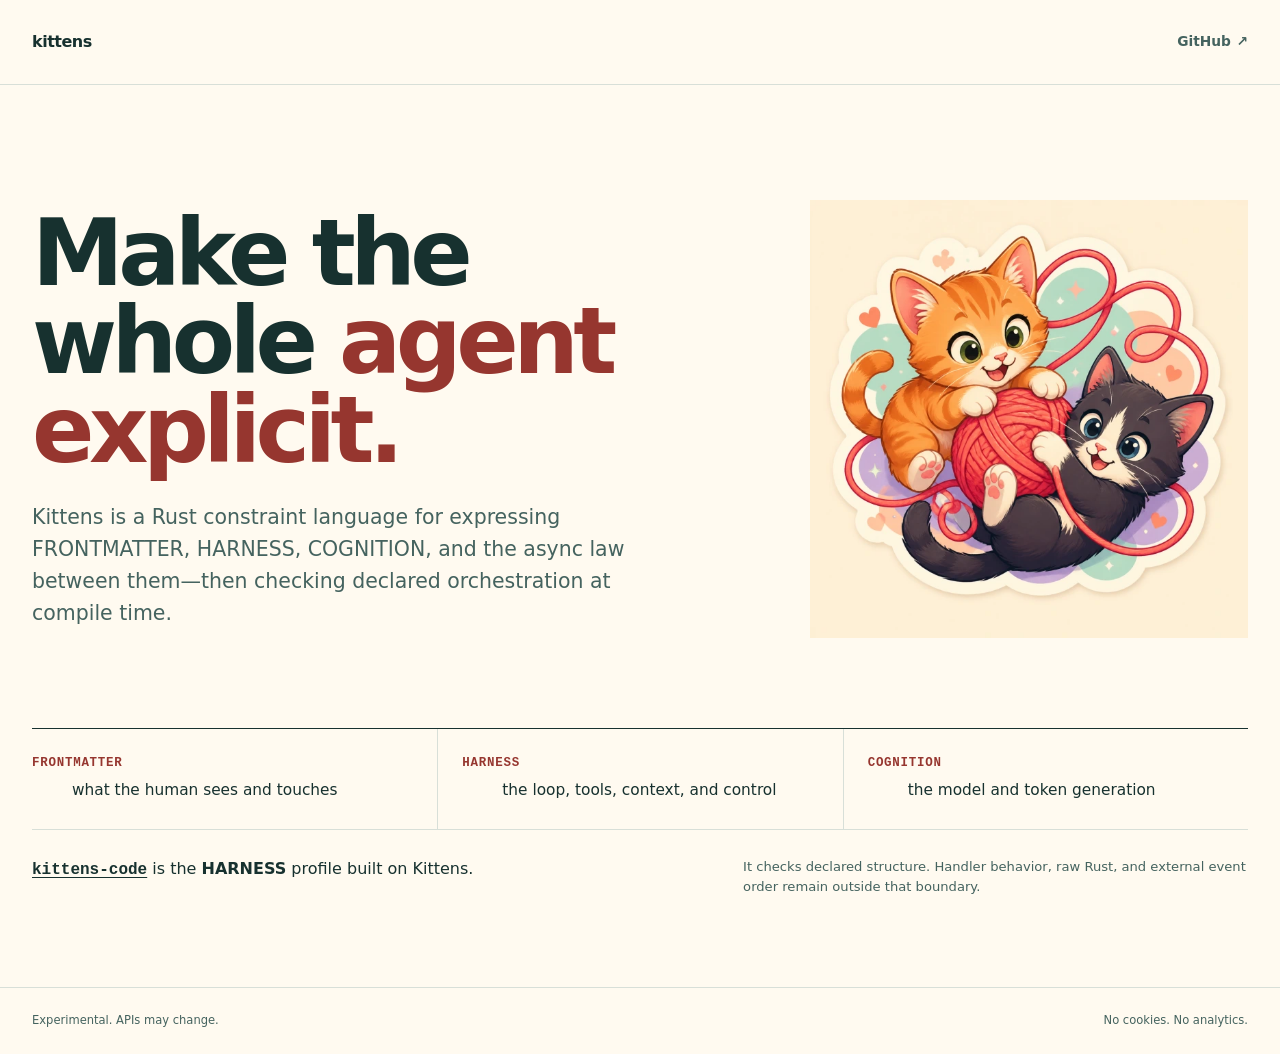
==== commit 63a802ce: "pages: publish site from 6caeae75924ede6efa98886071f880a26803fbd1" ====
--- a/index.html
+++ b/index.html
@@ -3,21 +3,21 @@
   <head>
     <meta charset="utf-8">
     <meta name="viewport" content="width=device-width, initial-scale=1">
-    <meta name="theme-color" content="#fff8ea">
+    <meta name="theme-color" content="#fffaf0">
     <meta name="color-scheme" content="light">
     <meta
       name="description"
-      content="Kittens turns async coordination rules into compiler feedback. Meet kittens-code, the AI coding agent that picks up where it left off."
+      content="Kittens is a Rust constraint language for making the whole agent—FRONTMATTER, HARNESS, and COGNITION—explicit."
     >
     <meta name="robots" content="index,follow,max-image-preview:large">
     <link rel="canonical" href="https://gonzih.github.io/kittens-rs/">
 
     <meta property="og:type" content="website">
     <meta property="og:site_name" content="Kittens">
-    <meta property="og:title" content="Kittens — Async Rust. Fewer surprises.">
+    <meta property="og:title" content="Kittens — Make the whole agent explicit.">
     <meta
       property="og:description"
-      content="Meet kittens-code, the AI coding agent that picks up where it left off."
+      content="A Rust constraint language for FRONTMATTER, HARNESS, COGNITION, and the async law between them."
     >
     <meta property="og:url" content="https://gonzih.github.io/kittens-rs/">
     <meta
@@ -26,13 +26,13 @@
     >
     <meta
       property="og:image:alt"
-      content="Two playful kittens, colorful yarn, and the kittens-code wordmark"
+      content="Kittens: Make the whole agent explicit, with two kittens and a ball of yarn"
     >
     <meta name="twitter:card" content="summary_large_image">
-    <meta name="twitter:title" content="Kittens — Async Rust. Fewer surprises.">
+    <meta name="twitter:title" content="Kittens — Make the whole agent explicit.">
     <meta
       name="twitter:description"
-      content="Meet kittens-code, the AI coding agent that picks up where it left off."
+      content="FRONTMATTER. HARNESS. COGNITION. One Rust constraint language."
     >
     <meta
       name="twitter:image"
@@ -50,19 +50,15 @@
       fetchpriority="high"
     >
     <link rel="stylesheet" href="styles.css">
-    <script src="script.js" defer></script>
 
-    <title>Kittens — Async Rust. Fewer surprises.</title>
+    <title>Kittens — Make the whole agent explicit.</title>
   </head>
   <body>
     <a class="skip-link" href="#main-content">Skip to content</a>
 
     <header class="site-header">
       <nav class="nav shell" aria-label="Primary navigation">
-        <a class="brand" href="#top" aria-label="Kittens home">
-          <img src="assets/kittens-logo.webp" width="44" height="44" alt="">
-          <span>kittens</span>
-        </a>
+        <a class="brand" href="#top">kittens</a>
         <a class="nav__github" href="https://github.com/Gonzih/kittens-rs">
           GitHub <span aria-hidden="true">↗</span>
         </a>
@@ -72,14 +68,12 @@
     <main id="main-content">
       <section class="hero shell" id="top" aria-labelledby="hero-title">
         <div class="hero__copy">
-          <h1 id="hero-title">Async Rust. <span>Fewer surprises.</span></h1>
+          <h1 id="hero-title">Make the whole <span>agent explicit.</span></h1>
           <p>
-            Kittens turns the coordination rules you care about into compiler feedback—before a
-            harmless edit becomes a race.
+            Kittens is a Rust constraint language for expressing FRONTMATTER, HARNESS,
+            COGNITION, and the async law between them—then checking declared orchestration at
+            compile time.
           </p>
-          <a class="button button--primary" href="#kittens-code">
-            Meet kittens-code <span aria-hidden="true">↓</span>
-          </a>
         </div>
 
         <div class="hero-art">
@@ -92,76 +86,41 @@
             decoding="async"
           >
         </div>
-      </section>
 
-      <section class="product" id="kittens-code" aria-labelledby="product-title">
-        <div class="shell product__inner">
-          <p class="product__name"><code>kittens-code</code></p>
-          <h2 id="product-title">The coding agent that picks up where it left off.</h2>
-          <p class="product__lede">
-            Work survives restarts. Long conversations stay searchable. The default demo runs
-            offline—no account, network, or hidden service.
-          </p>
+        <div class="system">
+          <dl class="layers">
+            <div class="layer">
+              <dt>FRONTMATTER</dt>
+              <dd>what the human sees and touches</dd>
+            </div>
+            <div class="layer">
+              <dt>HARNESS</dt>
+              <dd>the loop, tools, context, and control</dd>
+            </div>
+            <div class="layer">
+              <dt>COGNITION</dt>
+              <dd>the model and token generation</dd>
+            </div>
+          </dl>
 
-          <div class="product__action">
-            <div class="install-command">
-              <code id="install-code">cargo install kittens-code-cli --version 0.0.1</code>
-              <button
-                class="copy-button"
-                type="button"
-                data-copy-target="install-code"
-                aria-describedby="install-copy-status"
-              >
-                Copy
-              </button>
-            </div>
-            <p class="copy-status" id="install-copy-status" aria-live="polite"></p>
-            <a class="text-link" href="https://crates.io/crates/kittens-code-cli">
-              View on crates.io <span aria-hidden="true">↗</span>
-            </a>
-          </div>
-
-          <div class="product-art">
-            <img
-              src="assets/kittens-yarn-banner.webp"
-              width="1536"
-              height="648"
-              alt="Three playful kittens chase coral, teal, and lavender yarn"
-              loading="lazy"
-              decoding="async"
-            >
-          </div>
-        </div>
-      </section>
-
-      <section class="idea" aria-labelledby="idea-title">
-        <div class="shell idea__layout">
-          <h2 id="idea-title">Make the important order explicit.</h2>
-          <div class="idea__copy">
-            <p>Kittens lets Rust reject selected coordination mistakes before they become production mysteries.</p>
-            <p class="idea__boundary">
-              It checks the coordination you declare—not arbitrary Rust or the outside world.
+          <div class="system__close">
+            <p>
+              <a href="https://crates.io/crates/kittens-code-cli"><code>kittens-code</code></a>
+              is the <strong>HARNESS</strong> profile built on Kittens.
             </p>
-            <a class="button button--dark" href="https://github.com/Gonzih/kittens-rs">
-              Explore Kittens <span aria-hidden="true">↗</span>
-            </a>
+            <p class="boundary">
+              It checks declared structure. Handler behavior, raw Rust, and external event order
+              remain outside that boundary.
+            </p>
           </div>
         </div>
       </section>
     </main>
 
     <footer class="site-footer">
-      <div class="shell footer-grid">
-        <a class="footer-brand" href="#top" aria-label="Back to Kittens home">
-          <img src="assets/kittens-logo.webp" width="44" height="44" alt="" loading="lazy">
-          <strong>kittens</strong>
-        </a>
-        <nav class="footer-links" aria-label="Project links">
-          <a href="https://github.com/Gonzih/kittens-rs">GitHub</a>
-          <a href="https://crates.io/crates/kittens-code-cli">kittens-code</a>
-          <a href="https://docs.rs/kittens">Docs</a>
-        </nav>
-        <p>Experimental. APIs may change. · No cookies. No analytics.</p>
+      <div class="shell footer-line">
+        <p>Experimental. APIs may change.</p>
+        <p>No cookies. No analytics.</p>
       </div>
     </footer>
   </body>
--- a/styles.css
+++ b/styles.css
@@ -4,13 +4,8 @@
   --ink-soft: #45635f;
   --coral: #ff927d;
   --coral-deep: #96362f;
-  --coral-soft: #ffe3d8;
-  --teal: #08766f;
-  --lavender: #77609c;
-  --night: #17312f;
-  --night-text: #fff8ea;
   --line: #d8dfd8;
-  --shell: 78rem;
+  --shell: 76rem;
   --font-sans: Inter, ui-sans-serif, system-ui, -apple-system, BlinkMacSystemFont, "Segoe UI", sans-serif;
   --font-mono: "SFMono-Regular", Consolas, "Liberation Mono", monospace;
 }
@@ -22,19 +17,19 @@
 }
 
 html {
-  scroll-behavior: smooth;
-  scroll-padding-top: 5.5rem;
+  scroll-padding-top: 5.25rem;
 }
 
 body {
   min-width: 20rem;
+  min-height: 100vh;
   margin: 0;
   overflow-x: hidden;
   background: var(--paper);
   color: var(--ink);
   font-family: var(--font-sans);
   font-size: 1rem;
-  line-height: 1.6;
+  line-height: 1.55;
   text-rendering: optimizeLegibility;
 }
 
@@ -49,28 +44,29 @@
   text-underline-offset: 0.2em;
 }
 
-button {
-  font: inherit;
-}
-
-code {
+code,
+dt {
   font-family: var(--font-mono);
-  font-size: 0.92em;
 }
 
 h1,
-h2,
-p {
+p,
+dl,
+dd {
   margin-top: 0;
 }
 
-h1,
-h2 {
-  margin-bottom: 0;
-  font-weight: 820;
-  letter-spacing: -0.065em;
-  line-height: 0.94;
+h1 {
+  margin-bottom: 1.75rem;
+  font-size: clamp(3.75rem, 7.2vw, 6.7rem);
+  font-weight: 800;
+  letter-spacing: -0.06em;
+  line-height: 0.96;
   text-wrap: balance;
+}
+
+h1 span {
+  color: var(--coral-deep);
 }
 
 p {
@@ -83,9 +79,9 @@
 }
 
 :focus-visible {
-  outline: 3px solid var(--teal);
+  outline: 3px solid var(--coral-deep);
   outline-offset: 4px;
-  border-radius: 0.25rem;
+  border-radius: 0.15rem;
 }
 
 .shell {
@@ -101,10 +97,9 @@
   min-height: 44px;
   padding: 0.65rem 1rem;
   transform: translateY(-180%);
-  border-radius: 999px;
-  background: var(--night);
-  color: var(--night-text);
-  font-weight: 760;
+  background: var(--ink);
+  color: var(--paper);
+  font-weight: 750;
 }
 
 .skip-link:focus {
@@ -112,137 +107,62 @@
 }
 
 .site-header {
-  position: absolute;
-  z-index: 20;
-  top: 0;
-  right: 0;
-  left: 0;
+  border-bottom: 1px solid var(--line);
 }
 
 .nav {
   display: flex;
   align-items: center;
   justify-content: space-between;
-  min-height: 5.5rem;
+  min-height: 5.25rem;
 }
 
 .brand,
-.footer-brand {
-  display: inline-flex;
-  align-items: center;
-  gap: 0.65rem;
-  color: var(--ink);
-  font-weight: 830;
-  letter-spacing: -0.025em;
-  text-decoration: none;
-}
-
-.brand img,
-.footer-brand img {
-  width: 44px;
-  height: 44px;
-  border-radius: 50%;
-}
-
-.nav__github,
-.footer-links a,
-.text-link {
+.nav__github {
   display: inline-flex;
   align-items: center;
   min-height: 44px;
-  color: var(--ink-soft);
-  font-size: 0.86rem;
-  font-weight: 740;
+  color: var(--ink);
+  font-weight: 780;
   text-decoration: none;
+}
+
+.brand {
+  letter-spacing: -0.03em;
 }
 
 .nav__github {
   gap: 0.35rem;
+  color: var(--ink-soft);
+  font-size: 0.86rem;
 }
 
 .nav__github:hover,
-.footer-links a:hover,
-.text-link:hover {
-  color: var(--teal);
-}
-
-.button,
-.copy-button {
-  display: inline-flex;
+.system a:hover {
+  color: var(--coral-deep);
+}
+
+.hero {
+  display: grid;
+  grid-template-columns: minmax(0, 1.1fr) minmax(19rem, 0.7fr);
   align-items: center;
-  justify-content: center;
-  min-height: 44px;
-  border: 0;
-  border-radius: 999px;
-  font-weight: 790;
-  text-decoration: none;
-  cursor: pointer;
-}
-
-.button {
-  gap: 0.55rem;
-  padding: 0.86rem 1.25rem;
-}
-
-.button--primary {
-  background: var(--coral);
-  color: var(--ink);
-  box-shadow: 0 14px 36px rgb(150 54 47 / 18%);
-}
-
-.button--dark {
-  background: var(--night);
-  color: var(--night-text);
-}
-
-.hero {
-  position: relative;
-  display: grid;
-  grid-template-columns: minmax(0, 1fr) minmax(25rem, 0.78fr);
-  align-items: center;
-  min-height: 100svh;
-  gap: clamp(2rem, 6vw, 7rem);
-  padding-block: 8.5rem 6rem;
-}
-
-.hero::before {
-  position: absolute;
-  z-index: -1;
-  top: 12%;
-  right: -14rem;
-  width: 38rem;
-  height: 38rem;
-  border-radius: 50%;
-  background: radial-gradient(circle, rgb(255 146 125 / 22%), rgb(255 227 216 / 10%) 55%, transparent 72%);
-  content: "";
+  gap: clamp(2.5rem, 7vw, 7rem);
+  padding-block: clamp(4.5rem, 9vw, 8rem) clamp(3.5rem, 7vw, 6rem);
 }
 
 .hero__copy {
-  max-width: 53rem;
-}
-
-.hero h1 {
-  max-width: 10ch;
-  margin-bottom: 2rem;
-  font-size: clamp(4.5rem, 9.2vw, 8.8rem);
-}
-
-.hero h1 span {
-  display: block;
-  color: var(--coral-deep);
+  max-width: 48rem;
 }
 
 .hero__copy > p {
-  max-width: 38rem;
-  margin-bottom: 2rem;
-  color: var(--ink-soft);
-  font-size: clamp(1.1rem, 1.8vw, 1.35rem);
-  line-height: 1.55;
+  max-width: 42rem;
+  margin-bottom: 0;
+  color: var(--ink-soft);
+  font-size: clamp(1.08rem, 1.8vw, 1.28rem);
 }
 
 .hero-art {
-  position: relative;
-  width: min(100%, 38rem);
+  width: min(100%, 31rem);
   margin-inline: auto;
 }
 
@@ -250,285 +170,152 @@
   width: 100%;
   height: auto;
   mix-blend-mode: multiply;
-  filter: saturate(1.04) contrast(1.01);
-}
-
-.product {
-  padding-block: clamp(6rem, 11vw, 10rem);
-  overflow: hidden;
-  background: var(--night);
-  color: var(--night-text);
-}
-
-.product__inner {
-  position: relative;
-}
-
-.product__name {
-  margin-bottom: 1.8rem;
-  color: var(--coral);
-  font-size: 0.88rem;
-  font-weight: 780;
-}
-
-.product h2 {
-  max-width: 12ch;
-  margin-bottom: 2rem;
-  font-size: clamp(3.7rem, 8vw, 7.8rem);
-}
-
-.product__lede {
-  max-width: 43rem;
-  margin-bottom: 2.4rem;
-  color: #d5e2dd;
-  font-size: clamp(1.1rem, 1.8vw, 1.35rem);
-}
-
-.product__action {
-  max-width: 46rem;
-  margin-bottom: clamp(4rem, 8vw, 7rem);
-}
-
-.install-command {
+}
+
+.system {
+  grid-column: 1 / -1;
+  border-top: 1px solid var(--ink);
+}
+
+.layers {
   display: grid;
-  grid-template-columns: minmax(0, 1fr) auto;
+  grid-template-columns: repeat(3, 1fr);
+  margin-bottom: 0;
+  border-bottom: 1px solid var(--line);
+}
+
+.layer {
+  padding: 1.6rem 1.5rem 1.6rem 0;
+}
+
+.layer + .layer {
+  padding-left: 1.5rem;
+  border-left: 1px solid var(--line);
+}
+
+.layer dt {
+  margin-bottom: 0.35rem;
+  color: var(--coral-deep);
+  font-size: 0.78rem;
+  font-weight: 760;
+  letter-spacing: 0.06em;
+}
+
+.layer dd {
+  margin-bottom: 0;
+  color: var(--ink);
+  font-size: 0.96rem;
+}
+
+.system__close {
+  display: grid;
+  grid-template-columns: minmax(0, 1fr) minmax(18rem, 0.8fr);
+  gap: 2rem 5rem;
+  padding-top: 1.7rem;
+}
+
+.system__close p {
+  margin-bottom: 0;
+}
+
+.system__close a {
+  font-weight: 760;
+}
+
+.boundary {
+  color: var(--ink-soft);
+  font-size: 0.82rem;
+}
+
+.site-footer {
+  border-top: 1px solid var(--line);
+}
+
+.footer-line {
+  display: flex;
+  justify-content: space-between;
+  gap: 1rem 2rem;
+  padding-block: 1.5rem;
+  color: var(--ink-soft);
+  font-size: 0.72rem;
+}
+
+.footer-line p {
+  margin-bottom: 0;
+}
+
+.not-found {
+  display: grid;
+  min-height: 100vh;
+  align-content: center;
+  justify-items: start;
+  width: min(calc(100% - 3rem), 40rem);
+  margin-inline: auto;
+}
+
+.not-found h1 {
+  margin-bottom: 1rem;
+}
+
+.not-found p {
+  margin-bottom: 1.5rem;
+  color: var(--ink-soft);
+}
+
+.home-link {
+  display: inline-flex;
   align-items: center;
-  min-height: 4rem;
-  overflow: hidden;
-  border: 1px solid rgb(255 255 255 / 16%);
-  border-radius: 0.9rem;
-  background: rgb(255 255 255 / 7%);
-}
-
-.install-command code {
-  min-width: 0;
-  overflow-x: auto;
-  padding: 1rem 1.1rem;
-  white-space: nowrap;
-  scrollbar-width: thin;
-}
-
-.copy-button {
-  min-width: 4.7rem;
-  margin-right: 0.55rem;
-  padding: 0.55rem 0.85rem;
-  background: var(--coral);
-  color: var(--ink);
-}
-
-.copy-status {
-  min-height: 1.25rem;
-  margin: 0.35rem 0 0;
-  color: #d5e2dd;
-  font-size: 0.72rem;
-}
-
-.text-link {
-  color: var(--night-text);
-}
-
-.product-art {
-  overflow: hidden;
-  border-radius: clamp(1.2rem, 3vw, 2.5rem);
-  background: #fff4df;
-}
-
-.product-art img {
-  width: 100%;
-  height: auto;
-}
-
-.idea {
-  padding-block: clamp(6rem, 12vw, 11rem);
-  background:
-    radial-gradient(circle at 88% 18%, rgb(8 118 111 / 10%), transparent 26rem),
-    var(--paper);
-}
-
-.idea__layout {
-  display: grid;
-  grid-template-columns: minmax(0, 1.15fr) minmax(20rem, 0.65fr);
-  align-items: start;
-  gap: clamp(3rem, 8vw, 8rem);
-}
-
-.idea h2 {
-  max-width: 10ch;
-  font-size: clamp(3.5rem, 7.5vw, 7rem);
-}
-
-.idea__copy {
-  padding-top: 0.6rem;
-}
-
-.idea__copy > p:first-child {
-  margin-bottom: 1.4rem;
-  color: var(--ink);
-  font-size: clamp(1.2rem, 2vw, 1.5rem);
-  line-height: 1.5;
-}
-
-.idea__boundary {
-  margin-bottom: 2rem;
-  color: var(--ink-soft);
-  font-size: 0.88rem;
-}
-
-.site-footer {
-  padding-block: 2.2rem;
-  border-top: 1px solid var(--line);
-  background: var(--paper);
-}
-
-.footer-grid {
-  display: grid;
-  grid-template-columns: 1fr auto;
-  align-items: center;
-  gap: 1rem 2rem;
-}
-
-.footer-links {
-  display: flex;
-  flex-wrap: wrap;
-  justify-content: flex-end;
-  gap: 0.2rem 1.1rem;
-}
-
-.footer-grid > p {
-  grid-column: 1 / -1;
-  margin: 0;
-  padding-top: 1rem;
-  border-top: 1px solid var(--line);
-  color: var(--ink-soft);
-  font-size: 0.72rem;
-  text-align: center;
-}
-
-@media (prefers-reduced-motion: no-preference) {
-  .button,
-  .copy-button,
-  .nav__github,
-  .text-link {
-    transition:
-      transform 180ms ease,
-      color 180ms ease,
-      box-shadow 180ms ease;
-  }
-
-  .button:hover,
-  .copy-button:hover {
-    transform: translateY(-2px);
-  }
-
-  .hero-art img {
-    animation: soft-float 7s ease-in-out infinite;
-  }
-}
-
-@keyframes soft-float {
-  0%,
-  100% {
-    transform: translateY(0) rotate(-0.3deg);
-  }
-
-  50% {
-    transform: translateY(-8px) rotate(0.35deg);
-  }
-}
-
-@media (max-width: 900px) {
+  min-height: 44px;
+  font-weight: 760;
+}
+
+@media (max-width: 760px) {
+  .shell {
+    width: min(calc(100% - 1.5rem), var(--shell));
+  }
+
   .hero {
     grid-template-columns: 1fr;
-    min-height: 0;
-    padding-block: 9rem 6rem;
+    gap: 2.5rem;
+    padding-block: 4rem;
   }
 
   .hero-art {
-    width: min(100%, 31rem);
-  }
-
-  .idea__layout {
+    width: min(76vw, 23rem);
+  }
+
+  .layers,
+  .system__close {
     grid-template-columns: 1fr;
   }
 
-  .idea h2 {
-    max-width: 13ch;
-  }
-
-  .idea__copy {
-    max-width: 37rem;
-  }
-}
-
-@media (max-width: 600px) {
-  .shell {
-    width: min(calc(100% - 1.5rem), var(--shell));
-  }
-
-  .nav {
-    min-height: 4.8rem;
-  }
-
-  .brand img,
-  .footer-brand img {
-    width: 40px;
-    height: 40px;
-  }
-
-  .hero {
-    padding-block: 7.5rem 4.5rem;
-  }
-
-  .hero h1 {
-    font-size: clamp(3.8rem, 18vw, 5.5rem);
+  .layer,
+  .layer + .layer {
+    padding: 1.1rem 0;
+    border-left: 0;
+  }
+
+  .layer + .layer {
+    border-top: 1px solid var(--line);
+  }
+
+  .system__close {
+    gap: 1rem;
+  }
+
+  .footer-line {
+    flex-direction: column;
+    gap: 0.25rem;
+  }
+}
+
+@media (max-width: 420px) {
+  h1 {
+    font-size: clamp(3.35rem, 16vw, 4.4rem);
   }
 
   .hero__copy > p {
-    font-size: 1.05rem;
-  }
-
-  .hero__copy > .button {
-    width: 100%;
-  }
-
-  .product {
-    padding-block: 5rem;
-  }
-
-  .product h2 {
-    font-size: clamp(3.25rem, 15vw, 5rem);
-  }
-
-  .install-command {
-    grid-template-columns: 1fr;
-    padding: 0.5rem;
-  }
-
-  .install-command code {
-    width: 100%;
-    padding: 0.75rem 0.65rem;
-    font-size: 0.78rem;
-  }
-
-  .copy-button {
-    width: 100%;
-    margin: 0;
-  }
-
-  .idea {
-    padding-block: 5rem;
-  }
-
-  .idea h2 {
-    font-size: clamp(3.1rem, 14vw, 4.7rem);
-  }
-
-  .footer-grid {
-    grid-template-columns: 1fr;
-  }
-
-  .footer-links {
-    justify-content: flex-start;
+    font-size: 1rem;
   }
 }
 
@@ -536,35 +323,21 @@
   html {
     scroll-behavior: auto;
   }
-
-  *,
-  *::before,
-  *::after {
-    scroll-behavior: auto !important;
-    transition-duration: 0.01ms !important;
-    animation-duration: 0.01ms !important;
-    animation-iteration-count: 1 !important;
-  }
 }
 
 @media print {
   .site-header,
   .hero-art,
-  .copy-button,
   .site-footer {
     display: none;
   }
 
-  body,
-  .product {
-    background: #ffffff;
-    color: #000000;
-  }
-
-  .hero,
-  .product,
-  .idea {
-    min-height: 0;
-    padding-block: 1.5rem;
-  }
-}
+  .hero {
+    display: block;
+    padding-block: 1rem;
+  }
+
+  .system {
+    margin-top: 2rem;
+  }
+}
